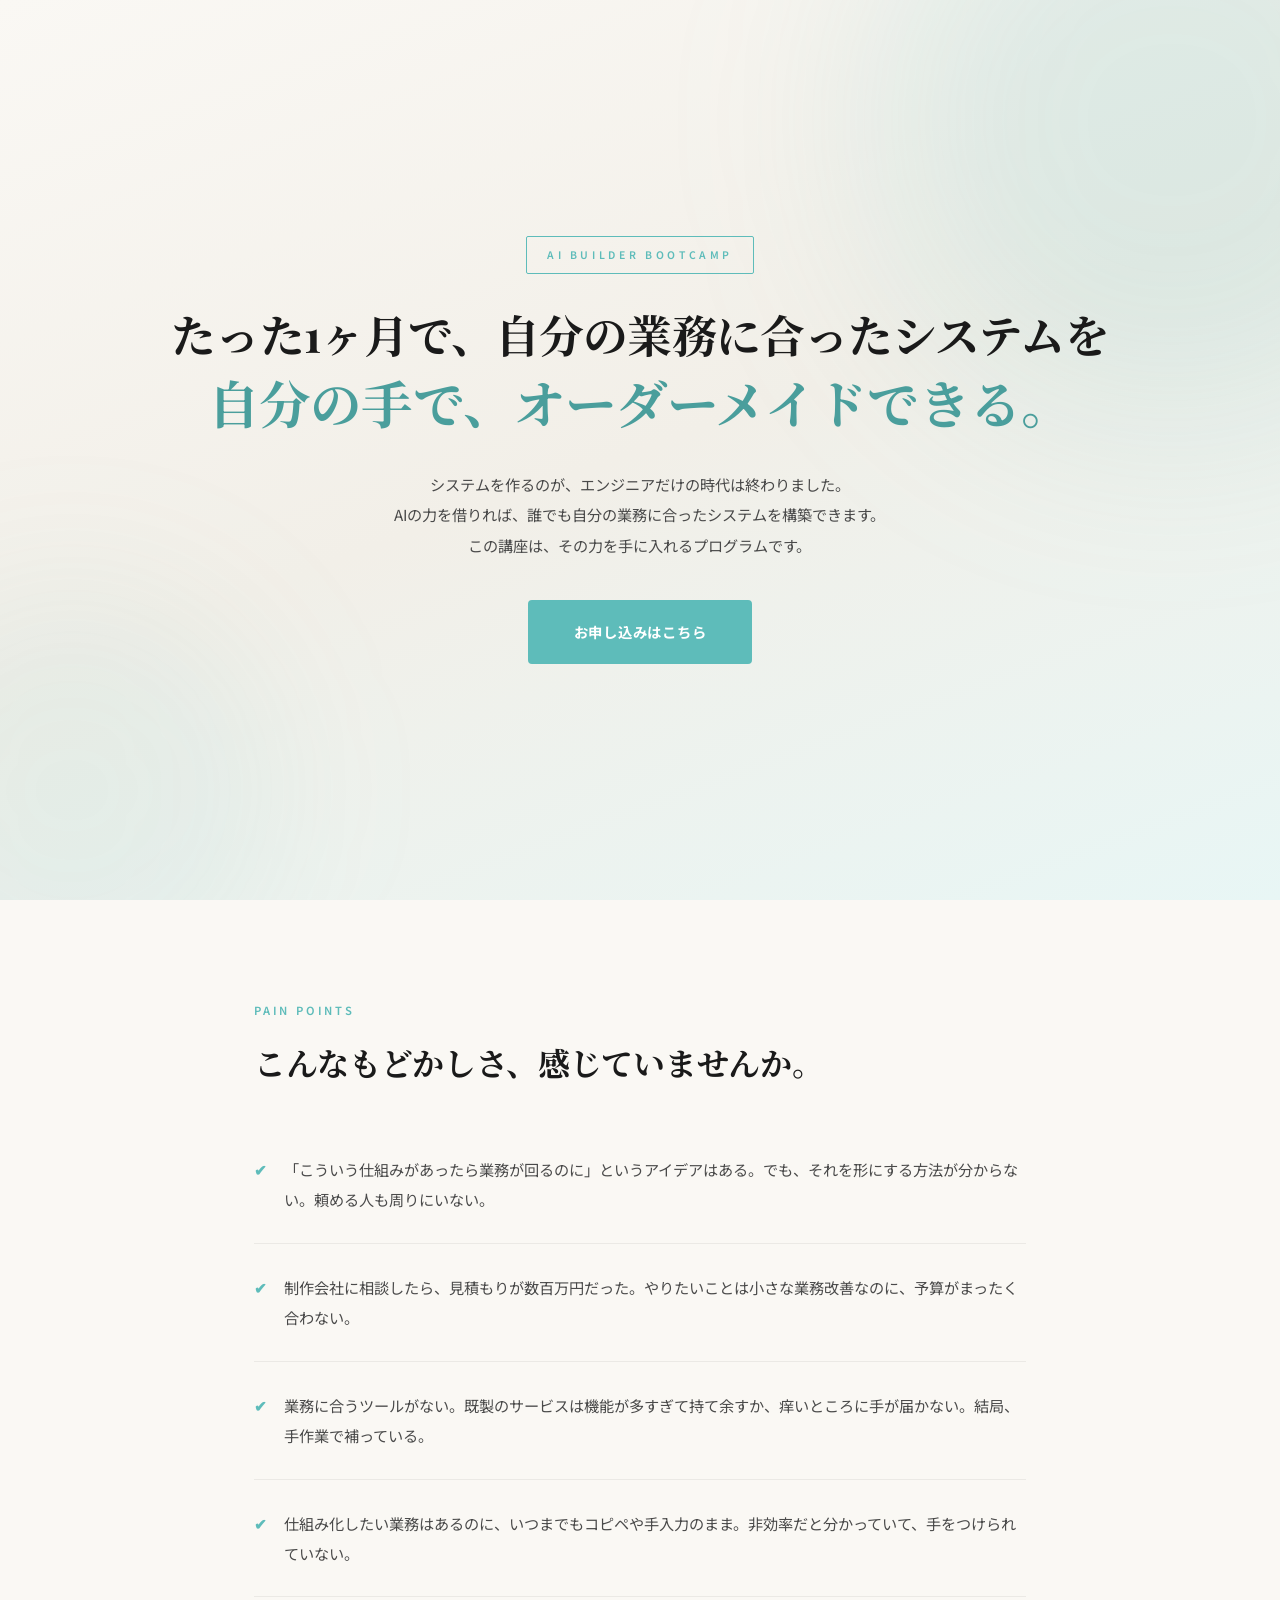
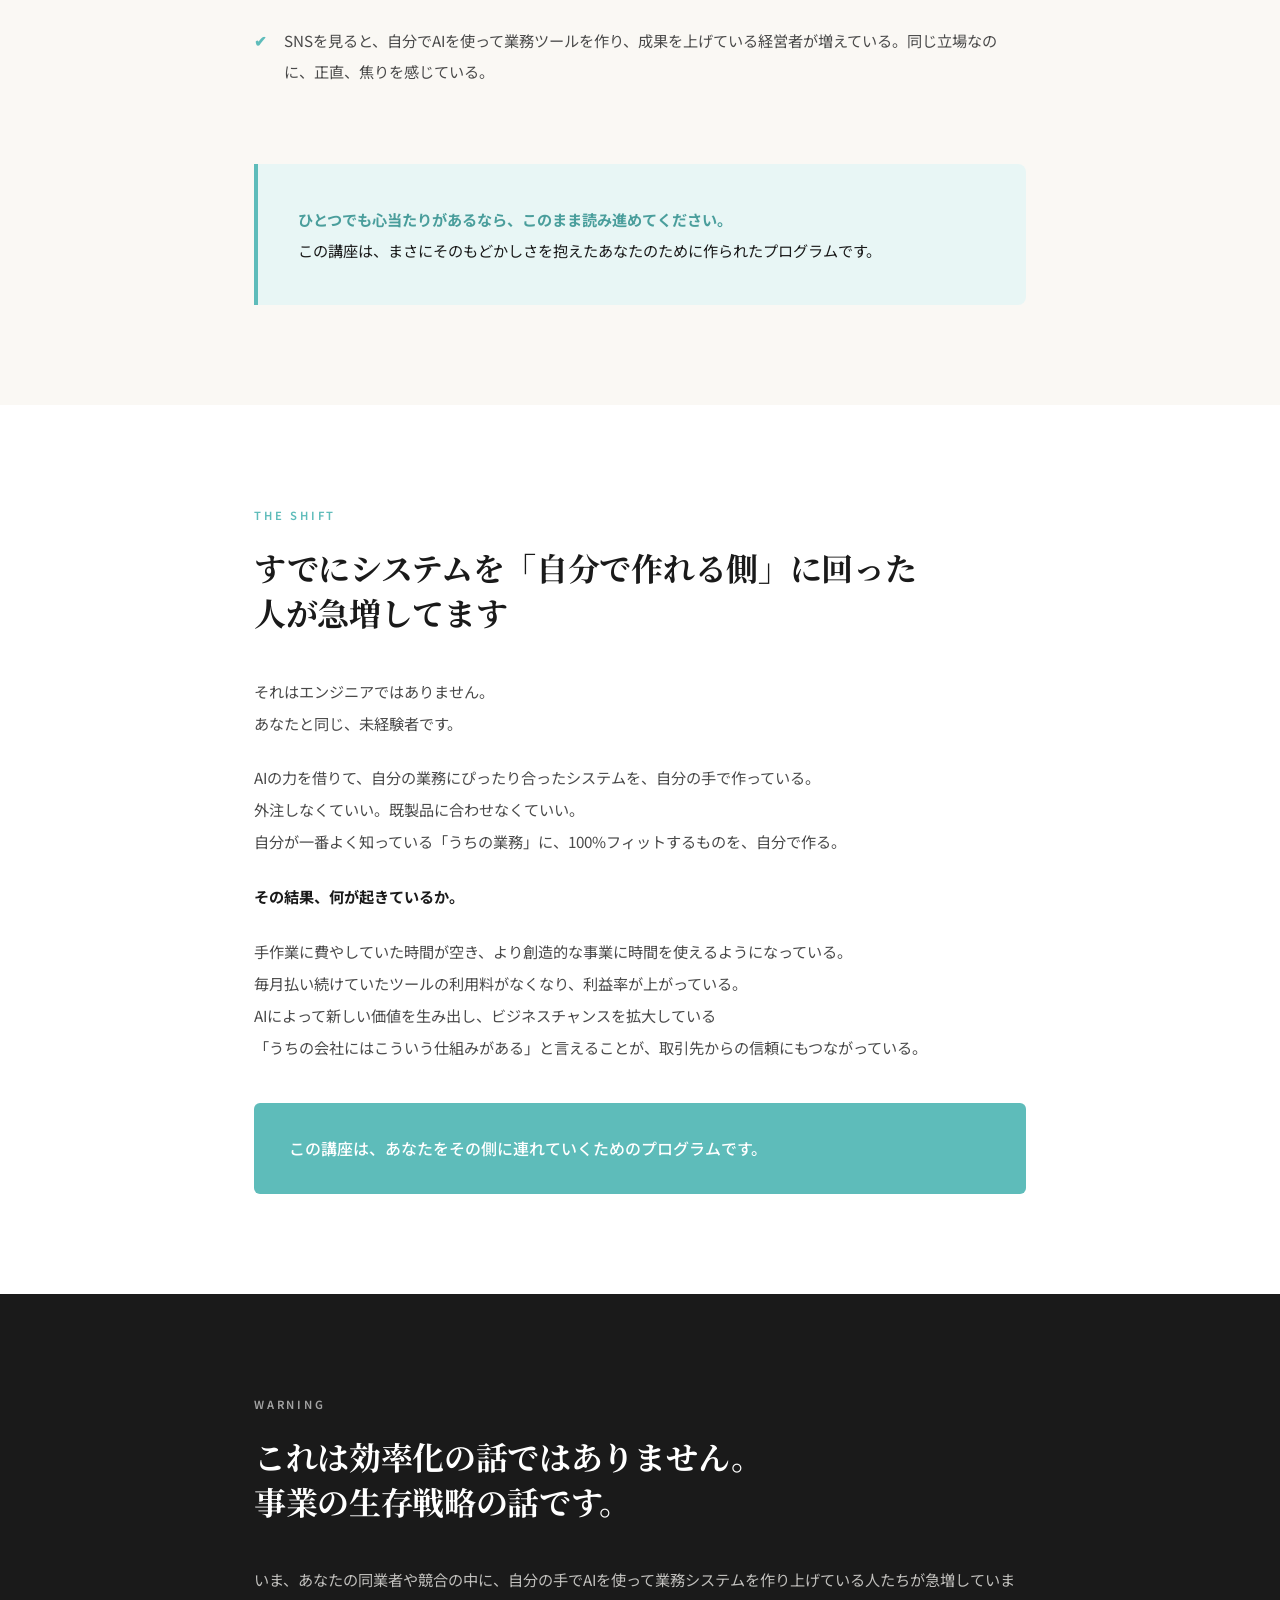
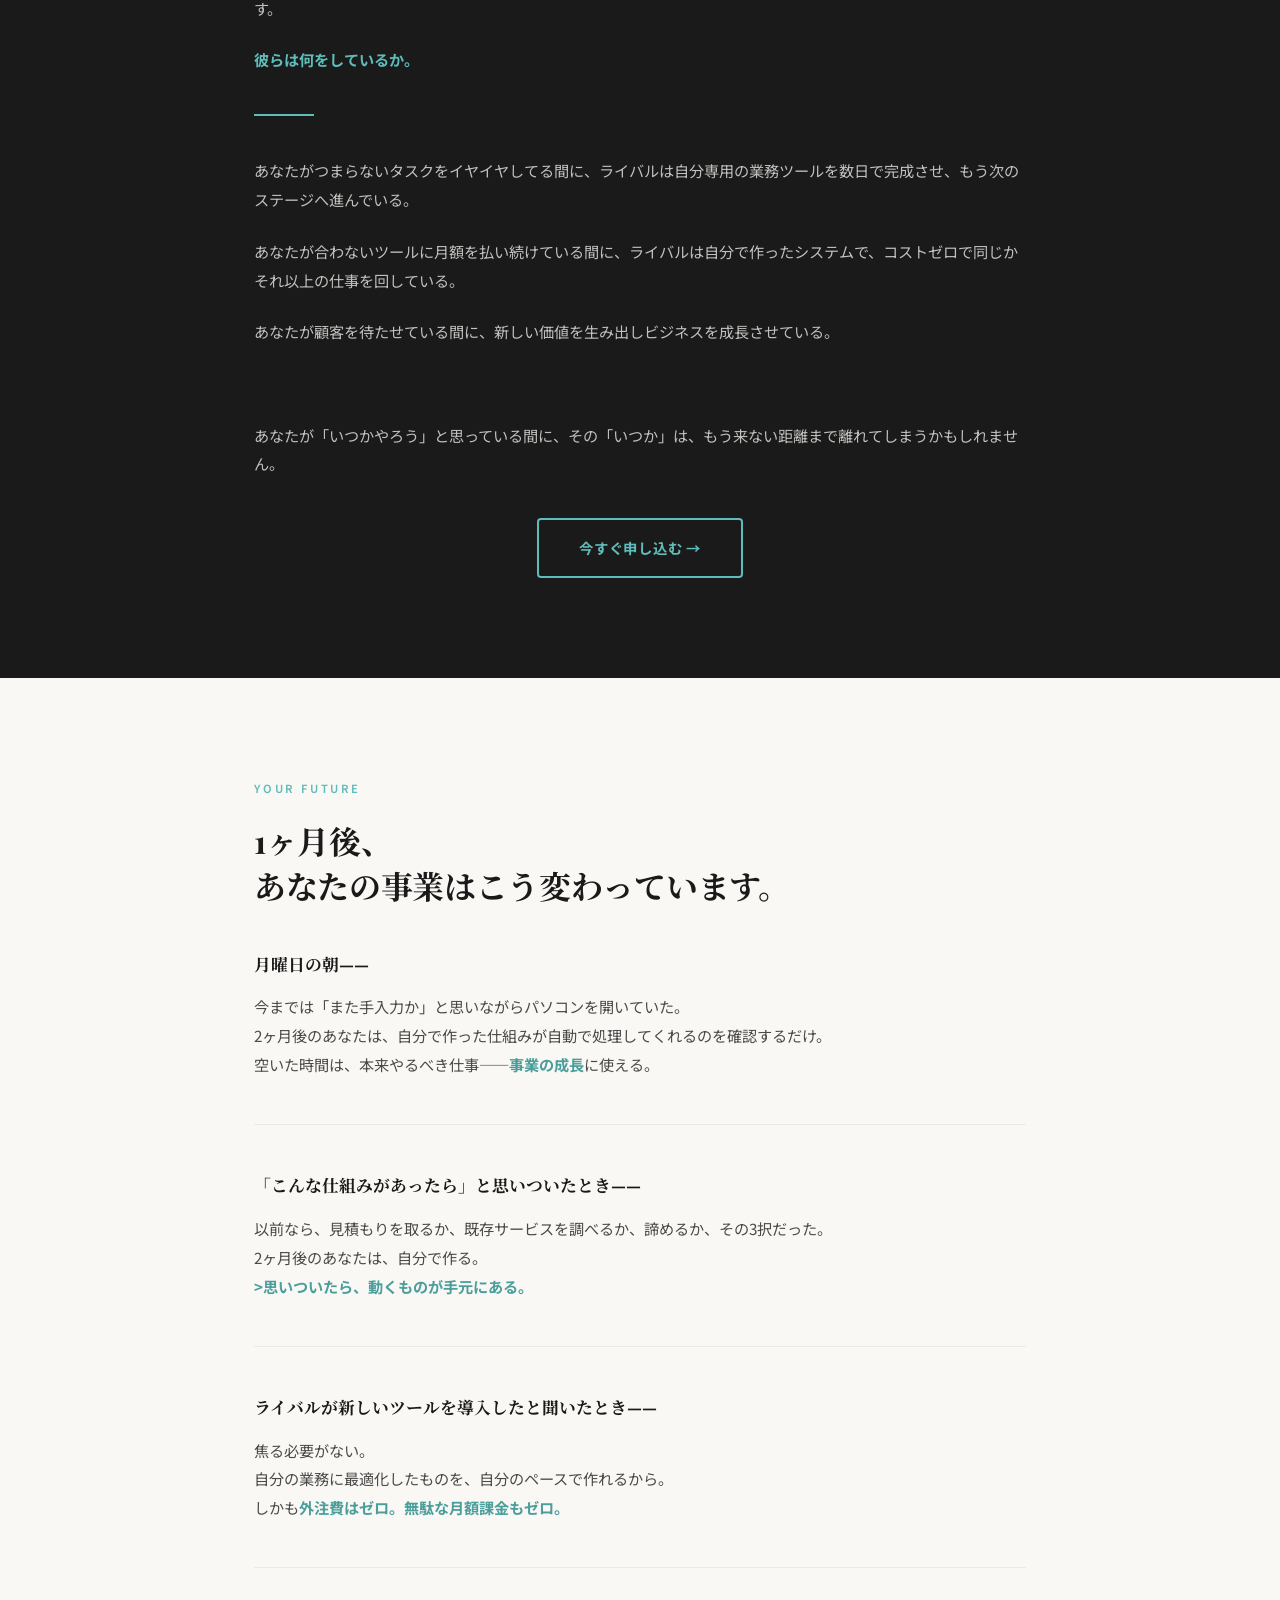
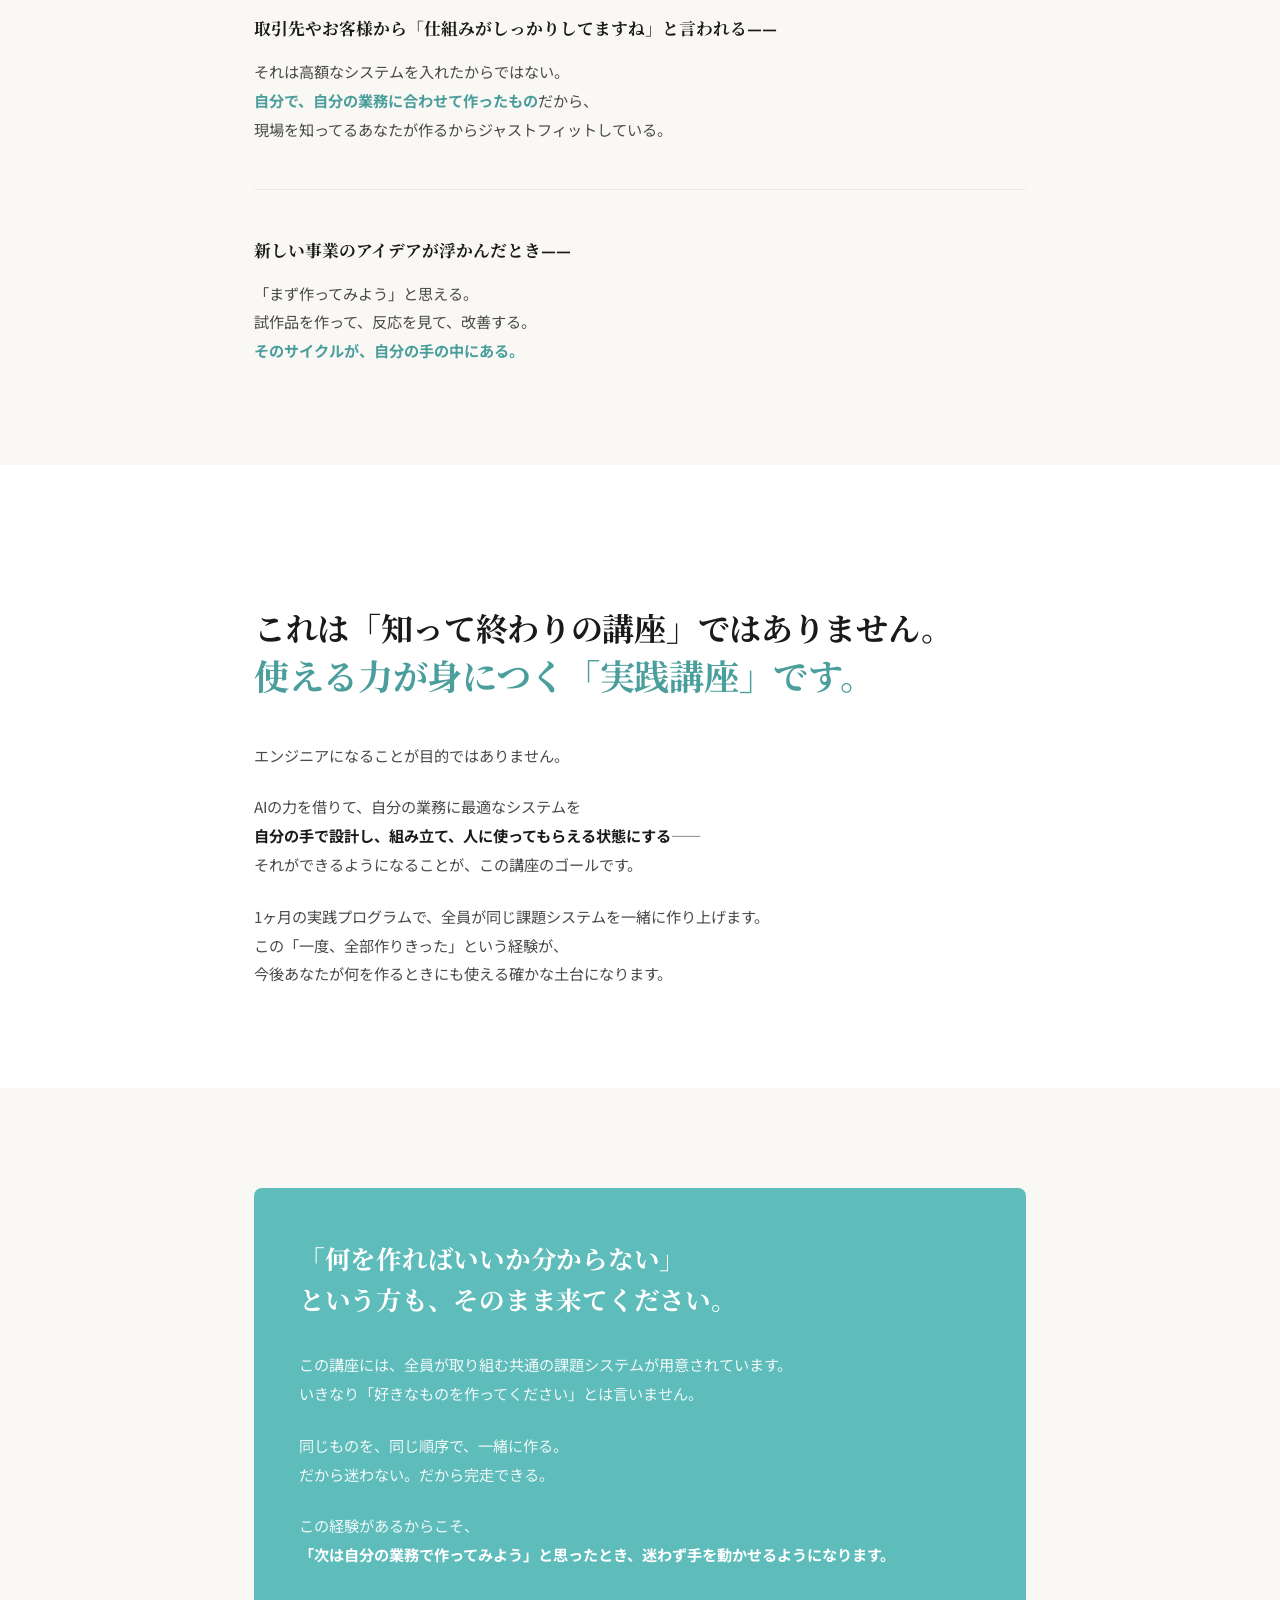
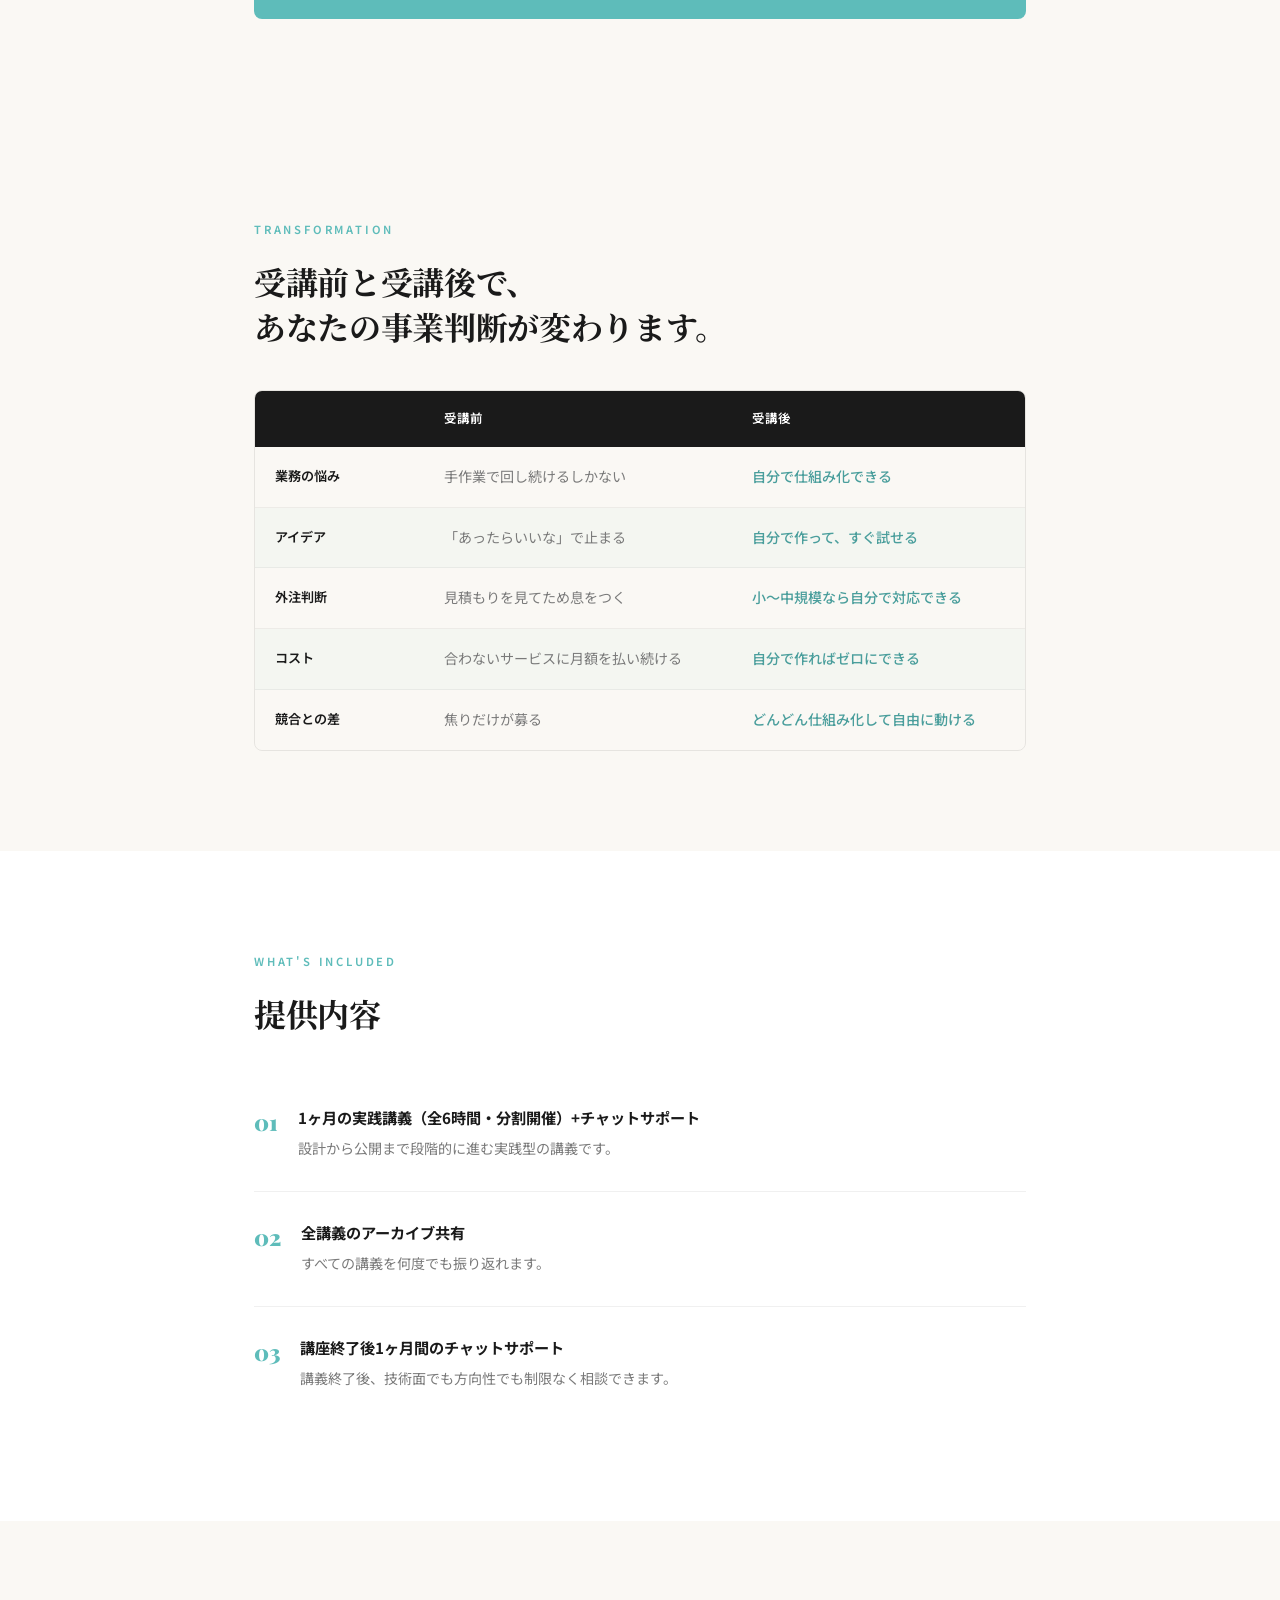
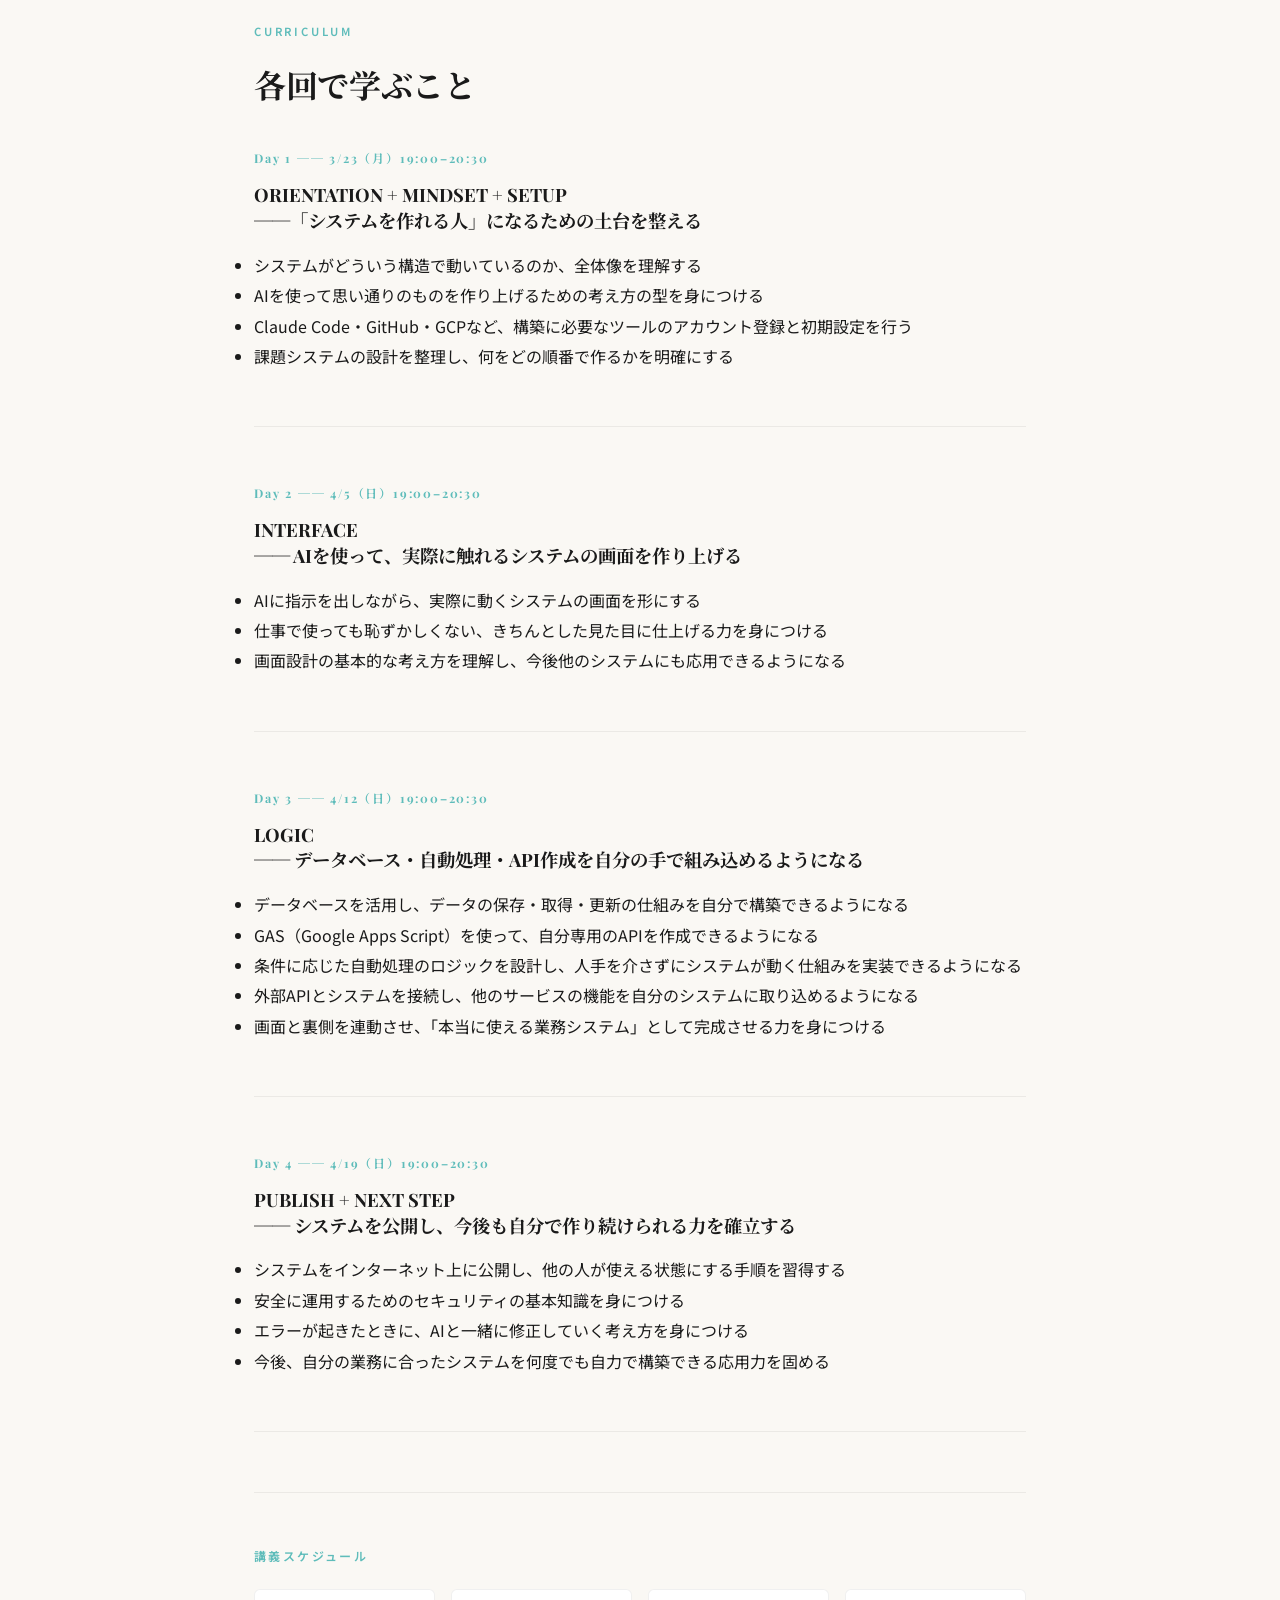
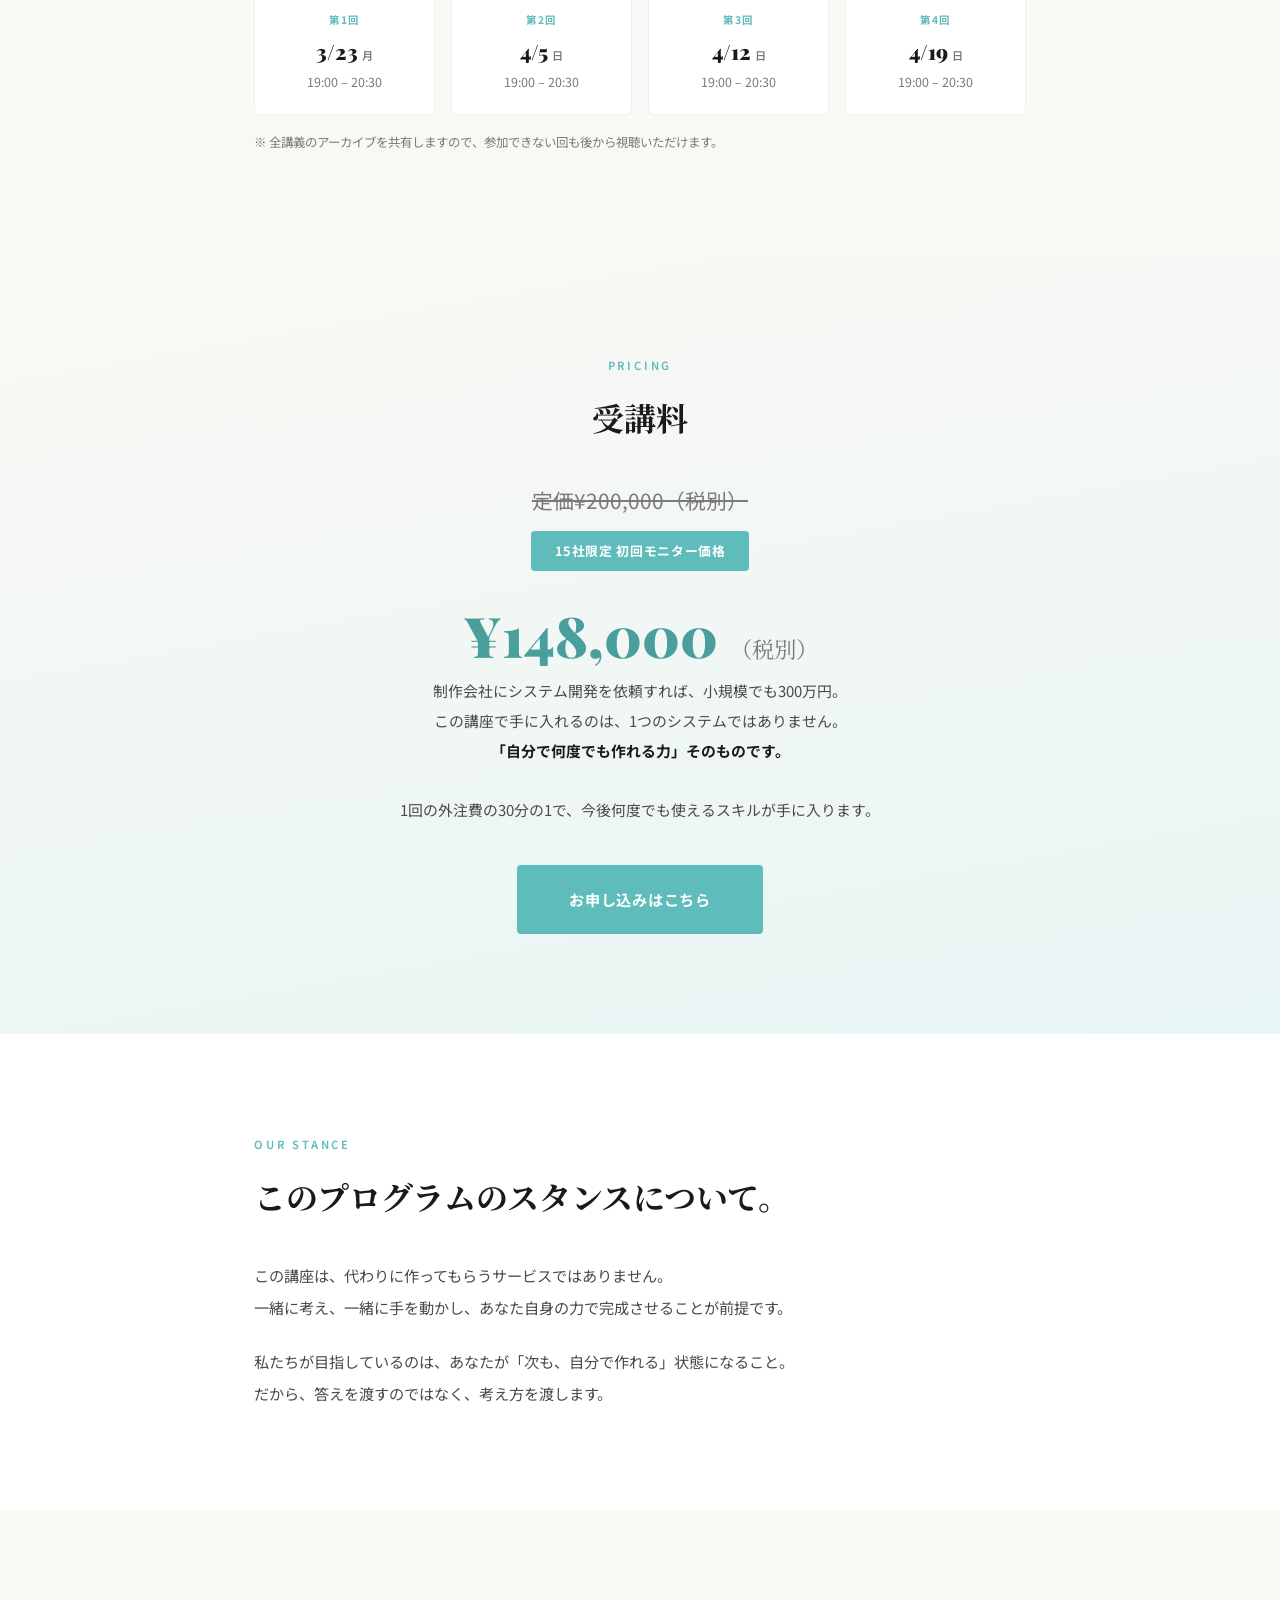
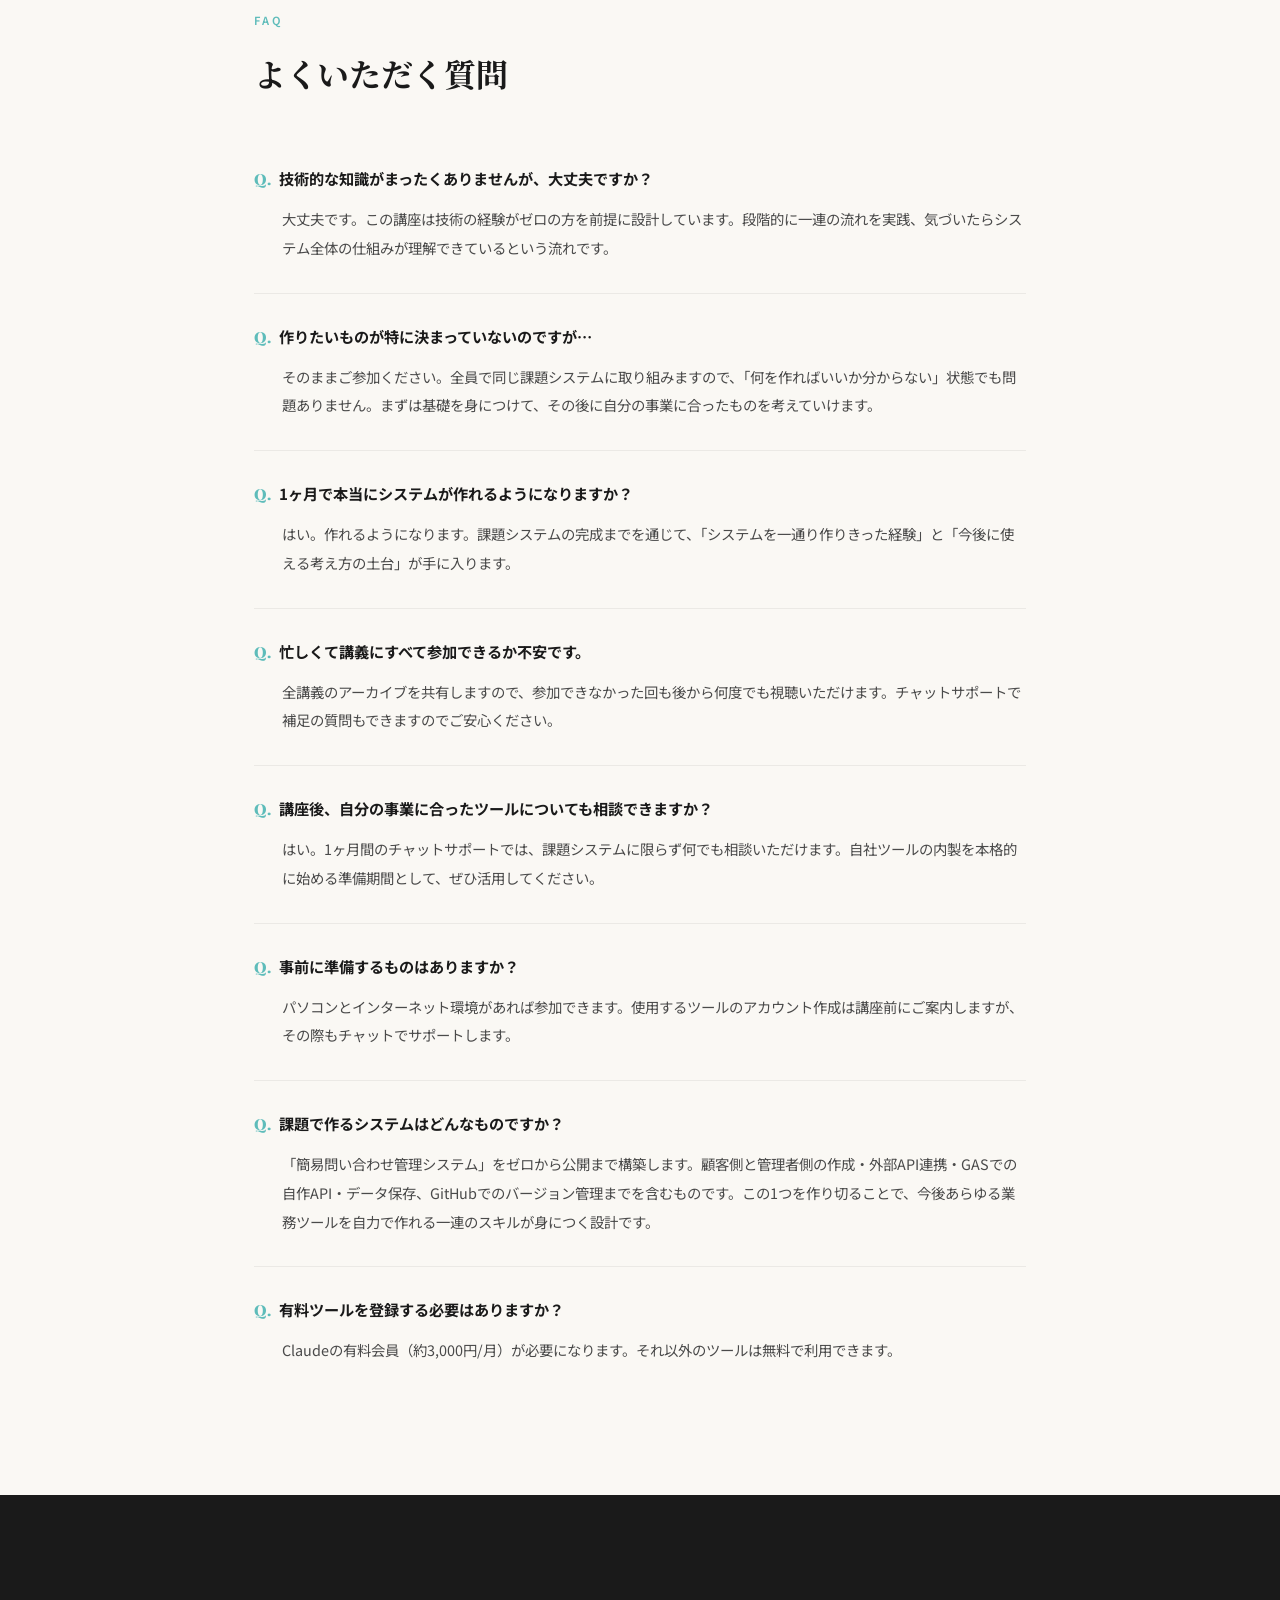
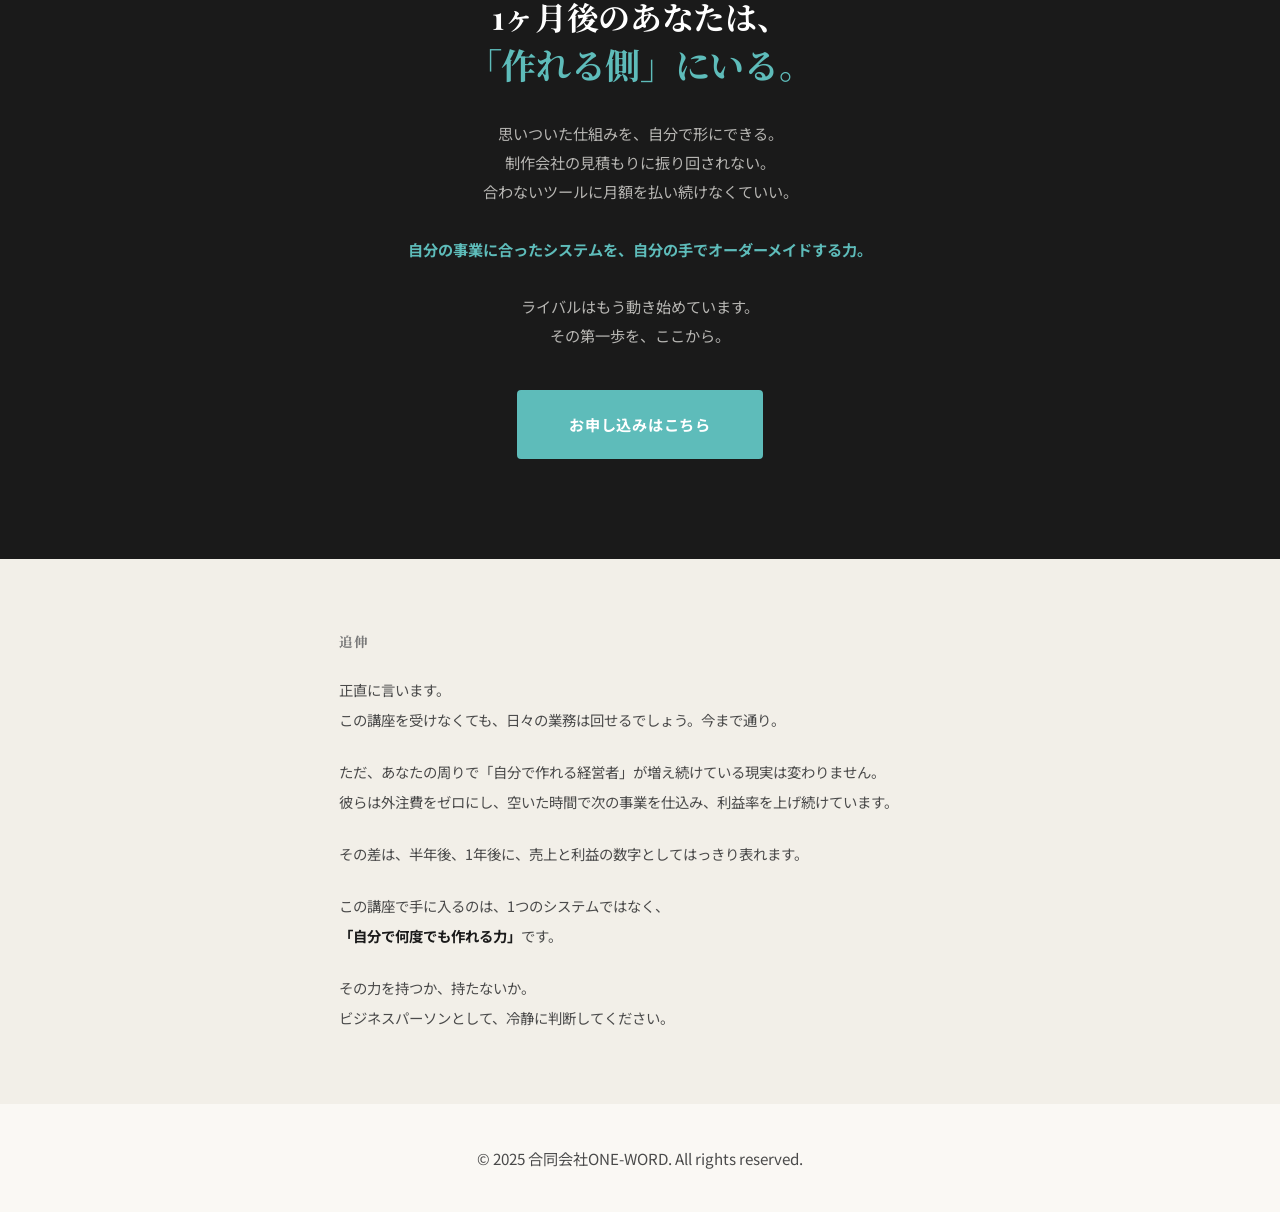
==== index.html @ 964d832d "Update pricing: ¥148,000 for 15 companies limited monitor price Co-Authored-By: Claude Opus 4.6 <nor" ====
<!DOCTYPE html>
<html lang="ja">
<head>
<meta charset="UTF-8">
<meta name="viewport" content="width=device-width, initial-scale=1.0">
<title>短期集中バイブコーディング講座 | 自分の業務に合ったシステムを、自分の手でオーダーメイドする</title>
<link rel="preconnect" href="https://fonts.googleapis.com">
<link rel="preconnect" href="https://fonts.gstatic.com" crossorigin>
<link href="https://fonts.googleapis.com/css2?family=Noto+Serif+JP:wght@400;600;700;900&family=Noto+Sans+JP:wght@300;400;500;600;700&family=Playfair+Display:ital,wght@0,400;0,700;0,900;1,400&display=swap" rel="stylesheet">
<link rel="stylesheet" href="bootcamp-lp.css">
</head>
<body>

<!-- HERO -->
<section class="hero">
  <div class="hero__inner">
    <span class="hero__label">AI BUILDER BOOTCAMP</span>
    <h1>たった1ヶ月で、自分の業務に合ったシステムを<br><strong>自分の手で、オーダーメイドできる。</strong></h1>
    <p class="hero__sub">システムを作るのが、エンジニアだけの時代は終わりました。<br>AIの力を借りれば、誰でも自分の業務に合ったシステムを構築できます。<br>この講座は、その力を手に入れるプログラムです。</p>
    <a href="https://docs.google.com/forms/d/e/1FAIpQLSeRiAV83-ahXmSRUGzZacNjD_d8bTJrzepeIL0aIa-EX3j33Q/viewform?usp=dialog" target="_blank" class="hero__btn" style="animation: fadeUp 1s ease 0.8s both;">お申し込みはこちら</a>
  </div>
</section>

<!-- PAIN -->
<section class="section">
  <div class="container">
    <span class="label animate">PAIN POINTS</span>
    <h2 class="animate">こんなもどかしさ、感じていませんか。</h2>
    <ul class="pain__list">
      <li class="pain__item animate animate-delay-1">「こういう仕組みがあったら業務が回るのに」というアイデアはある。でも、それを形にする方法が分からない。頼める人も周りにいない。</li>
      <li class="pain__item animate animate-delay-2">制作会社に相談したら、見積もりが数百万円だった。やりたいことは小さな業務改善なのに、予算がまったく合わない。</li>
      <li class="pain__item animate animate-delay-3">業務に合うツールがない。既製のサービスは機能が多すぎて持て余すか、痒いところに手が届かない。結局、手作業で補っている。</li>
      <li class="pain__item animate animate-delay-4">仕組み化したい業務はあるのに、いつまでもコピペや手入力のまま。非効率だと分かっていて、手をつけられていない。</li>
      <li class="pain__item animate animate-delay-4">SNSを見ると、自分でAIを使って業務ツールを作り、成果を上げている経営者が増えている。同じ立場なのに、正直、焦りを感じている。</li>
    </ul>
    <div class="pain__cta animate">
      <strong>ひとつでも心当たりがあるなら、このまま読み進めてください。</strong><br>
      この講座は、まさにそのもどかしさを抱えたあなたのために作られたプログラムです。
    </div>
  </div>
</section>

<!-- SHIFT -->
<section class="section section--alt">
  <div class="container">
    <span class="label animate">THE SHIFT</span>
    <h2 class="animate">すでにシステムを「自分で作れる側」に回った<br>人が急増してます</h2>
    <div class="shift__text animate">
      <p>それはエンジニアではありません。<br>あなたと同じ、未経験者です。</p>
      <p>AIの力を借りて、自分の業務にぴったり合ったシステムを、自分の手で作っている。<br>外注しなくていい。既製品に合わせなくていい。<br>自分が一番よく知っている「うちの業務」に、100%フィットするものを、自分で作る。</p>
      <p><strong>その結果、何が起きているか。</strong></p>
      <p>手作業に費やしていた時間が空き、より創造的な事業に時間を使えるようになっている。<br>毎月払い続けていたツールの利用料がなくなり、利益率が上がっている。<br>AIによって新しい価値を生み出し、ビジネスチャンスを拡大している<br>「うちの会社にはこういう仕組みがある」と言えることが、取引先からの信頼にもつながっている。</p>
    </div>
    <div class="shift__highlight animate">この講座は、あなたをその側に連れていくためのプログラムです。</div>
  </div>
</section>

<!-- LOSS AVERSION -->
<section class="section loss">
  <div class="container">
    <span class="label label--light animate">WARNING</span>
    <h2 class="animate">これは効率化の話ではありません。<br>事業の生存戦略の話です。</h2>
    <p class="animate">いま、あなたの同業者や競合の中に、自分の手でAIを使って業務システムを作り上げている人たちが急増しています。</p>
    <p class="animate"><strong>彼らは何をしているか。</strong></p>
    <div class="loss__divider animate"></div>
    <p class="animate">あなたがつまらないタスクをイヤイヤしてる間に、ライバルは自分専用の業務ツールを数日で完成させ、もう次のステージへ進んでいる。</p>
    <p class="animate">あなたが合わないツールに月額を払い続けている間に、ライバルは自分で作ったシステムで、コストゼロで同じかそれ以上の仕事を回している。</p>
    <p class="animate">あなたが顧客を待たせている間に、新しい価値を生み出しビジネスを成長させている。</p>
    <p class="animate"><strong>あなたがその波に乗っていなければ、1年後には、取り返しのつかない差がついているはずです。</strong></p>
    <p class="animate">あなたが「いつかやろう」と思っている間に、その「いつか」は、もう来ない距離まで離れてしまうかもしれません。</p>
    <div class="inline-cta animate">
      <a href="https://docs.google.com/forms/d/e/1FAIpQLSeRiAV83-ahXmSRUGzZacNjD_d8bTJrzepeIL0aIa-EX3j33Q/viewform?usp=dialog" target="_blank" class="inline-cta__link">今すぐ申し込む &rarr;</a>
    </div>
  </div>
</section>

<!-- FUTURE -->
<section class="section">
  <div class="container">
    <span class="label animate">YOUR FUTURE</span>
    <h2 class="animate">1ヶ月後、<br>あなたの事業はこう変わっています。</h2>
    <div class="future__scene animate">
      <div class="future__scene-label">月曜日の朝——</div>
      <p>今までは「また手入力か」と思いながらパソコンを開いていた。<br>2ヶ月後のあなたは、自分で作った仕組みが自動で処理してくれるのを確認するだけ。<br>空いた時間は、本来やるべき仕事——<strong>事業の成長</strong>に使える。</p>
    </div>
    <div class="future__scene animate">
      <div class="future__scene-label">「こんな仕組みがあったら」と思いついたとき——</div>
      <p>以前なら、見積もりを取るか、既存サービスを調べるか、諦めるか、その3択だった。<br>2ヶ月後のあなたは、自分で作る。<br><strong>>思いついたら、動くものが手元にある。</strong></p>
    </div>
    <div class="future__scene animate">
      <div class="future__scene-label">ライバルが新しいツールを導入したと聞いたとき——</div>
      <p>焦る必要がない。<br>自分の業務に最適化したものを、自分のペースで作れるから。<br>しかも<strong>外注費はゼロ。無駄な月額課金もゼロ。</strong></p>
    </div>
    <div class="future__scene animate">
      <div class="future__scene-label">取引先やお客様から「仕組みがしっかりしてますね」と言われる——</div>
      <p>それは高額なシステムを入れたからではない。<br><strong>自分で、自分の業務に合わせて作ったもの</strong>だから、<br>現場を知ってるあなたが作るからジャストフィットしている。</p>
    </div>
    <div class="future__scene animate">
      <div class="future__scene-label">新しい事業のアイデアが浮かんだとき——</div>
      <p>「まず作ってみよう」と思える。<br>試作品を作って、反応を見て、改善する。<br><strong>そのサイクルが、自分の手の中にある。</strong></p>
    </div>
  </div>
</section>

<!-- DEFINITION -->
<section class="section section--alt">
  <div class="container">
    <span class="label animate">THE PROGRAM</span>
    <h2 class="animate">これは「知って終わりの講座」ではありません。<br><span style="color: var(--brand-dark); font-size: 1.1em;">使える力が身につく「実践講座」です。</span></h2>
    <p class="animate">エンジニアになることが目的ではありません。</p>
    <p class="animate">AIの力を借りて、自分の業務に最適なシステムを<br><strong>自分の手で設計し、組み立て、人に使ってもらえる状態にする</strong>——<br>それができるようになることが、この講座のゴールです。</p>
    <p class="animate">1ヶ月の実践プログラムで、全員が同じ課題システムを一緒に作り上げます。<br>この「一度、全部作りきった」という経験が、<br>今後あなたが何を作るときにも使える確かな土台になります。</p>
  </div>
</section>

<!-- SAFETY -->
<section class="section">
  <div class="container">
    <div class="safety-box animate">
      <h2>「何を作ればいいか分からない」<br>という方も、そのまま来てください。</h2>
      <p>この講座には、全員が取り組む共通の課題システムが用意されています。<br>いきなり「好きなものを作ってください」とは言いません。</p>
      <p>同じものを、同じ順序で、一緒に作る。<br>だから迷わない。だから完走できる。</p>
      <p>この経験があるからこそ、<br><strong>「次は自分の業務で作ってみよう」と思ったとき、迷わず手を動かせるようになります。</strong></p>
    </div>
  </div>
</section>

<!-- BEFORE / AFTER -->
<section class="section">
  <div class="container">
    <span class="label animate">TRANSFORMATION</span>
    <h2 class="animate">受講前と受講後で、<br>あなたの事業判断が変わります。</h2>
    <table class="ba-table animate">
      <thead><tr><th></th><th>受講前</th><th>受講後</th></tr></thead>
      <tbody>
        <tr><td class="ba-label">業務の悩み</td><td class="ba-before">手作業で回し続けるしかない</td><td class="ba-after">自分で仕組み化できる</td></tr>
        <tr><td class="ba-label">アイデア</td><td class="ba-before">「あったらいいな」で止まる</td><td class="ba-after">自分で作って、すぐ試せる</td></tr>
        <tr><td class="ba-label">外注判断</td><td class="ba-before">見積もりを見てため息をつく</td><td class="ba-after">小〜中規模なら自分で対応できる</td></tr>
        <tr><td class="ba-label">コスト</td><td class="ba-before">合わないサービスに月額を払い続ける</td><td class="ba-after">自分で作ればゼロにできる</td></tr>
        <tr><td class="ba-label">競合との差</td><td class="ba-before">焦りだけが募る</td><td class="ba-after">どんどん仕組み化して自由に動ける</td></tr>
      </tbody>
    </table>
  </div>
</section>

<!-- INCLUDES -->
<section class="section section--alt">
  <div class="container">
    <span class="label animate">WHAT'S INCLUDED</span>
    <h2 class="animate">提供内容</h2>
    <div class="includes__item animate">
      <div class="includes__num">01</div>
      <div class="includes__content"><h3>1ヶ月の実践講義（全6時間・分割開催）+チャットサポート</h3><p>設計から公開まで段階的に進む実践型の講義です。</p></div>
    </div>
    <div class="includes__item animate">
      <div class="includes__num">02</div>
      <div class="includes__content"><h3>全講義のアーカイブ共有</h3><p>すべての講義を何度でも振り返れます。</p></div>
    </div>
    <div class="includes__item animate">
      <div class="includes__num">03</div>
      <div class="includes__content"><h3>講座終了後1ヶ月間のチャットサポート</h3><p>講義終了後、技術面でも方向性でも制限なく相談できます。</p></div>
    </div>
  </div>
</section>

<!-- CURRICULUM -->
<section class="section">
  <div class="container">
    <span class="label animate">CURRICULUM</span>
    <h2 class="animate">各回で学ぶこと</h2>

    <div class="curriculum__step animate">
      <span class="curriculum__step-num">Day 1 ── 3/23（月）19:00–20:30</span>
      <h3>ORIENTATION + MINDSET + SETUP<br>──「システムを作れる人」になるための土台を整える</h3>
      <ul class="curriculum__list">
        <li>システムがどういう構造で動いているのか、全体像を理解する</li>
        <li>AIを使って思い通りのものを作り上げるための考え方の型を身につける</li>
        <li>Claude Code・GitHub・GCPなど、構築に必要なツールのアカウント登録と初期設定を行う</li>
        <li>課題システムの設計を整理し、何をどの順番で作るかを明確にする</li>
      </ul>
    </div>

    <div class="curriculum__step animate">
      <span class="curriculum__step-num">Day 2 ── 4/5（日）19:00–20:30</span>
      <h3>INTERFACE<br>── AIを使って、実際に触れるシステムの画面を作り上げる</h3>
      <ul class="curriculum__list">
        <li>AIに指示を出しながら、実際に動くシステムの画面を形にする</li>
        <li>仕事で使っても恥ずかしくない、きちんとした見た目に仕上げる力を身につける</li>
        <li>画面設計の基本的な考え方を理解し、今後他のシステムにも応用できるようになる</li>
      </ul>
    </div>

    <div class="curriculum__step animate">
      <span class="curriculum__step-num">Day 3 ── 4/12（日）19:00–20:30</span>
      <h3>LOGIC<br>── データベース・自動処理・API作成を自分の手で組み込めるようになる</h3>
      <ul class="curriculum__list">
        <li>データベースを活用し、データの保存・取得・更新の仕組みを自分で構築できるようになる</li>
        <li>GAS（Google Apps Script）を使って、自分専用のAPIを作成できるようになる</li>
        <li>条件に応じた自動処理のロジックを設計し、人手を介さずにシステムが動く仕組みを実装できるようになる</li>
        <li>外部APIとシステムを接続し、他のサービスの機能を自分のシステムに取り込めるようになる</li>
        <li>画面と裏側を連動させ、「本当に使える業務システム」として完成させる力を身につける</li>
      </ul>
    </div>

    <div class="curriculum__step animate">
      <span class="curriculum__step-num">Day 4 ── 4/19（日）19:00–20:30</span>
      <h3>PUBLISH + NEXT STEP<br>── システムを公開し、今後も自分で作り続けられる力を確立する</h3>
      <ul class="curriculum__list">
        <li>システムをインターネット上に公開し、他の人が使える状態にする手順を習得する</li>
        <li>安全に運用するためのセキュリティの基本知識を身につける</li>
        <li>エラーが起きたときに、AIと一緒に修正していく考え方を身につける</li>
        <li>今後、自分の業務に合ったシステムを何度でも自力で構築できる応用力を固める</li>
      </ul>
    </div>

    <div class="schedule animate">
      <h3 class="schedule__title">講義スケジュール</h3>
      <div class="schedule__list">
        <div class="schedule__item">
          <span class="schedule__label">第1回</span>
          <span class="schedule__date">3/23<span class="schedule__day">月</span></span>
          <span class="schedule__time">19:00 – 20:30</span>
        </div>
        <div class="schedule__item">
          <span class="schedule__label">第2回</span>
          <span class="schedule__date">4/5<span class="schedule__day">日</span></span>
          <span class="schedule__time">19:00 – 20:30</span>
        </div>
        <div class="schedule__item">
          <span class="schedule__label">第3回</span>
          <span class="schedule__date">4/12<span class="schedule__day">日</span></span>
          <span class="schedule__time">19:00 – 20:30</span>
        </div>
        <div class="schedule__item">
          <span class="schedule__label">第4回</span>
          <span class="schedule__date">4/19<span class="schedule__day">日</span></span>
          <span class="schedule__time">19:00 – 20:30</span>
        </div>
      </div>
      <p class="schedule__note">※ 全講義のアーカイブを共有しますので、参加できない回も後から視聴いただけます。</p>
    </div>
  </div>
</section>

<!-- PRICING -->
<section class="section pricing">
  <div class="container">
    <span class="label animate">PRICING</span>
    <h2 class="animate">受講料</h2>
    <div class="pricing__original animate">定価¥200,000（税別）</div>
    <div class="pricing__badge animate">15社限定 初回モニター価格</div>
    <div class="pricing__price animate">¥148,000 <span>（税別）</span></div>
    <p class="pricing__note animate">制作会社にシステム開発を依頼すれば、小規模でも300万円。<br>この講座で手に入れるのは、1つのシステムではありません。<br><strong>「自分で何度でも作れる力」そのものです。</strong><br><br>1回の外注費の30分の1で、今後何度でも使えるスキルが手に入ります。</p>
    <a href="https://docs.google.com/forms/d/e/1FAIpQLSeRiAV83-ahXmSRUGzZacNjD_d8bTJrzepeIL0aIa-EX3j33Q/viewform?usp=dialog" target="_blank" class="cta__btn cta__btn--pricing animate">お申し込みはこちら</a>
  </div>
</section>

<!-- STANCE -->
<section class="section section--alt stance">
  <div class="container">
    <span class="label animate">OUR STANCE</span>
    <h2 class="animate">このプログラムのスタンスについて。</h2>
    <p class="animate">この講座は、代わりに作ってもらうサービスではありません。<br>一緒に考え、一緒に手を動かし、あなた自身の力で完成させることが前提です。</p>
    <p class="animate">私たちが目指しているのは、あなたが「次も、自分で作れる」状態になること。<br>だから、答えを渡すのではなく、考え方を渡します。</p>
  </div>
</section>

<!-- FAQ -->
<section class="section">
  <div class="container">
    <span class="label animate">FAQ</span>
    <h2 class="animate">よくいただく質問</h2>
    <div class="faq__item animate"><div class="faq__q">技術的な知識がまったくありませんが、大丈夫ですか？</div><div class="faq__a">大丈夫です。この講座は技術の経験がゼロの方を前提に設計しています。段階的に一連の流れを実践、気づいたらシステム全体の仕組みが理解できているという流れです。</div></div>
    <div class="faq__item animate"><div class="faq__q">作りたいものが特に決まっていないのですが…</div><div class="faq__a">そのままご参加ください。全員で同じ課題システムに取り組みますので、「何を作ればいいか分からない」状態でも問題ありません。まずは基礎を身につけて、その後に自分の事業に合ったものを考えていけます。</div></div>
    <div class="faq__item animate"><div class="faq__q">1ヶ月で本当にシステムが作れるようになりますか？</div><div class="faq__a">はい。作れるようになります。課題システムの完成までを通じて、「システムを一通り作りきった経験」と「今後に使える考え方の土台」が手に入ります。</div></div>
    <div class="faq__item animate"><div class="faq__q">忙しくて講義にすべて参加できるか不安です。</div><div class="faq__a">全講義のアーカイブを共有しますので、参加できなかった回も後から何度でも視聴いただけます。チャットサポートで補足の質問もできますのでご安心ください。</div></div>
    <div class="faq__item animate"><div class="faq__q">講座後、自分の事業に合ったツールについても相談できますか？</div><div class="faq__a">はい。1ヶ月間のチャットサポートでは、課題システムに限らず何でも相談いただけます。自社ツールの内製を本格的に始める準備期間として、ぜひ活用してください。</div></div>
    <div class="faq__item animate"><div class="faq__q">事前に準備するものはありますか？</div><div class="faq__a">パソコンとインターネット環境があれば参加できます。使用するツールのアカウント作成は講座前にご案内しますが、その際もチャットでサポートします。</div></div>
    <div class="faq__item animate"><div class="faq__q">課題で作るシステムはどんなものですか？</div><div class="faq__a">「簡易問い合わせ管理システム」をゼロから公開まで構築します。顧客側と管理者側の作成・外部API連携・GASでの自作API・データ保存、GitHubでのバージョン管理までを含むものです。この1つを作り切ることで、今後あらゆる業務ツールを自力で作れる一連のスキルが身につく設計です。</div></div>
    <div class="faq__item animate"><div class="faq__q">有料ツールを登録する必要はありますか？</div><div class="faq__a">Claudeの有料会員（約3,000円/月）が必要になります。それ以外のツールは無料で利用できます。</div></div>
  </div>
</section>

<!-- CTA -->
<section class="cta">
  <div class="container">
    <h2 class="animate">1ヶ月後のあなたは、<br><strong>「作れる側」にいる。</strong></h2>
    <p class="animate">思いついた仕組みを、自分で形にできる。<br>制作会社の見積もりに振り回されない。<br>合わないツールに月額を払い続けなくていい。<br><br><strong style="color: var(--brand);">自分の事業に合ったシステムを、自分の手でオーダーメイドする力。</strong><br><br>ライバルはもう動き始めています。<br>その第一歩を、ここから。</p>
    <a href="https://docs.google.com/forms/d/e/1FAIpQLSeRiAV83-ahXmSRUGzZacNjD_d8bTJrzepeIL0aIa-EX3j33Q/viewform?usp=dialog" target="_blank" class="cta__btn animate">お申し込みはこちら</a>
  </div>
</section>

<!-- POSTSCRIPT -->
<section class="postscript">
  <div class="postscript__inner">
    <div class="postscript__title animate">追伸</div>
    <p class="animate">正直に言います。<br>この講座を受けなくても、日々の業務は回せるでしょう。今まで通り。</p>
    <p class="animate">ただ、あなたの周りで「自分で作れる経営者」が増え続けている現実は変わりません。<br>彼らは外注費をゼロにし、空いた時間で次の事業を仕込み、利益率を上げ続けています。</p>
    <p class="animate">その差は、半年後、1年後に、売上と利益の数字としてはっきり表れます。</p>
    <p class="animate">この講座で手に入るのは、1つのシステムではなく、<br><strong>「自分で何度でも作れる力」</strong>です。</p>
    <p class="animate">その力を持つか、持たないか。<br>ビジネスパーソンとして、冷静に判断してください。</p>
  </div>
</section>

<footer class="footer"><p>&copy; 2025 合同会社ONE-WORD. All rights reserved.</p></footer>

<script>
document.addEventListener('DOMContentLoaded', () => {
  const observer = new IntersectionObserver((entries) => {
    entries.forEach(entry => { if (entry.isIntersecting) entry.target.classList.add('visible'); });
  }, { threshold: 0.1, rootMargin: '0px 0px -40px 0px' });
  document.querySelectorAll('.animate').forEach(el => observer.observe(el));
});
</script>
</body>
</html>
---- bootcamp-lp.css ----
:root {
  --brand: #5ebcba;
  --brand-dark: #4a9e9c;
  --brand-light: #e8f6f5;
  --brand-glow: rgba(94, 188, 186, 0.15);
  --cream: #faf8f4;
  --cream-dark: #f2efe8;
  --ink: #1a1a1a;
  --ink-light: #4a4a4a;
  --ink-muted: #7a7a7a;
  --white: #ffffff;
  --serif: 'Playfair Display', 'Noto Serif JP', serif;
  --sans: 'Noto Sans JP', sans-serif;
}
*, *::before, *::after { margin: 0; padding: 0; box-sizing: border-box; }
html { scroll-behavior: smooth; font-size: 16px; }
body {
  font-family: var(--sans);
  background: var(--cream);
  color: var(--ink);
  line-height: 1.9;
  font-weight: 400;
  -webkit-font-smoothing: antialiased;
  overflow-x: hidden;
}
.container { max-width: 820px; margin: 0 auto; padding: 0 24px; }
.section { padding: 100px 0; }
.section--alt { background: var(--white); }
.section--dark { background: var(--ink); color: var(--cream); }
.label {
  font-family: var(--sans);
  font-size: 0.7rem;
  font-weight: 600;
  letter-spacing: 0.25em;
  text-transform: uppercase;
  color: var(--brand);
  margin-bottom: 20px;
  display: block;
}
.label--light { color: rgba(255,255,255,0.6); }
h1, h2, h3 { font-family: var(--serif); font-weight: 700; line-height: 1.4; }
h1 { font-size: clamp(1.8rem, 5vw, 2.8rem); letter-spacing: -0.02em; }
h2 { font-size: clamp(1.4rem, 3.5vw, 2rem); margin-bottom: 40px; letter-spacing: -0.01em; }
h3 { font-size: clamp(1.1rem, 2.5vw, 1.4rem); margin-bottom: 20px; }
p { margin-bottom: 1.5em; color: var(--ink-light); font-size: 0.95rem; }
p:last-child { margin-bottom: 0; }
strong, b { font-weight: 700; color: var(--ink); }

@keyframes fadeUp {
  from { opacity: 0; transform: translateY(30px); }
  to { opacity: 1; transform: translateY(0); }
}
@keyframes fadeIn {
  from { opacity: 0; }
  to { opacity: 1; }
}
.animate { opacity: 0; }
.animate.visible { animation: fadeUp 0.8s ease forwards; }
.animate-delay-1 { animation-delay: 0.15s; }
.animate-delay-2 { animation-delay: 0.3s; }
.animate-delay-3 { animation-delay: 0.45s; }
.animate-delay-4 { animation-delay: 0.6s; }

/* HERO */
.hero {
  min-height: 100vh;
  display: flex;
  align-items: center;
  justify-content: center;
  position: relative;
  overflow: hidden;
  background: linear-gradient(160deg, var(--cream) 0%, var(--cream-dark) 50%, var(--brand-light) 100%);
}
.hero::before {
  content: '';
  position: absolute;
  top: -20%;
  right: -15%;
  width: 600px;
  height: 600px;
  border-radius: 50%;
  background: var(--brand-glow);
  filter: blur(100px);
  pointer-events: none;
}
.hero::after {
  content: '';
  position: absolute;
  bottom: -10%;
  left: -10%;
  width: 400px;
  height: 400px;
  border-radius: 50%;
  background: rgba(94, 188, 186, 0.08);
  filter: blur(80px);
  pointer-events: none;
}
.hero__inner {
  text-align: center;
  position: relative;
  z-index: 1;
  padding: 60px 24px;
}
.hero__label {
  font-family: var(--sans);
  font-size: 0.65rem;
  font-weight: 600;
  letter-spacing: 0.35em;
  color: var(--brand);
  margin-bottom: 30px;
  display: inline-block;
  padding: 8px 20px;
  border: 1px solid var(--brand);
  border-radius: 2px;
  animation: fadeIn 1s ease 0.2s both;
}
.hero h1 {
  animation: fadeUp 1s ease 0.4s both;
  margin-bottom: 10px;
  color: var(--ink);
}
.hero h1 strong {
  color: var(--brand-dark);
  display: block;
  font-size: 1.15em;
}
.hero__sub {
  max-width: 600px;
  margin: 30px auto 0;
  font-size: 0.95rem;
  line-height: 2;
  color: var(--ink-light);
  animation: fadeUp 1s ease 0.6s both;
}
.hero__metrics {
  display: flex;
  justify-content: center;
  gap: 50px;
  margin-top: 50px;
  animation: fadeUp 1s ease 0.8s both;
}
.hero__metric { text-align: center; }
.hero__metric-value {
  font-family: var(--serif);
  font-size: 1.6rem;
  font-weight: 900;
  color: var(--brand-dark);
  display: block;
  line-height: 1.2;
}
.hero__metric-label {
  font-size: 0.7rem;
  color: var(--ink-muted);
  letter-spacing: 0.05em;
  margin-top: 6px;
  display: block;
}

.hero__btn {
  display: inline-block;
  margin-top: 40px;
  padding: 16px 44px;
  background: var(--brand);
  color: var(--white);
  font-family: var(--sans);
  font-size: 0.9rem;
  font-weight: 700;
  letter-spacing: 0.05em;
  border-radius: 4px;
  text-decoration: none;
  border: 2px solid var(--brand);
  transition: all 0.3s ease;
}
.hero__btn:hover { background: var(--brand-dark); border-color: var(--brand-dark); }

/* PAIN */
.pain__list { list-style: none; }
.pain__item {
  padding: 28px 0;
  border-bottom: 1px solid rgba(0,0,0,0.06);
  font-size: 0.95rem;
  line-height: 2;
  color: var(--ink-light);
  position: relative;
  padding-left: 30px;
}
.pain__item:last-child { border-bottom: none; }
.pain__item::before {
  content: '\2714';
  position: absolute;
  left: 0;
  top: 28px;
  color: var(--brand);
  font-weight: 700;
}
.pain__cta {
  margin-top: 50px;
  padding: 40px;
  background: var(--brand-light);
  border-left: 4px solid var(--brand);
  border-radius: 0 8px 8px 0;
  font-size: 0.95rem;
  line-height: 2;
}
.pain__cta strong { color: var(--brand-dark); }

/* SHIFT */
.shift__text { font-size: 1rem; line-height: 2.1; }
.shift__text strong { color: var(--ink); }
.shift__highlight {
  margin-top: 40px;
  padding: 30px 35px;
  background: var(--brand);
  color: var(--white);
  border-radius: 6px;
  font-size: 1rem;
  font-weight: 500;
  line-height: 1.9;
}

/* LOSS */
.loss { background: var(--ink); color: var(--cream); }
.loss h2 { color: var(--white); }
.loss p { color: rgba(250, 248, 244, 0.75); }
.loss strong { color: var(--brand); }
.loss__divider {
  width: 60px;
  height: 2px;
  background: var(--brand);
  margin: 40px 0;
}

/* INLINE CTA (dark bg) */
.inline-cta {
  margin-top: 40px;
  text-align: center;
}
.inline-cta__link {
  color: var(--brand);
  font-family: var(--sans);
  font-size: 0.9rem;
  font-weight: 700;
  letter-spacing: 0.05em;
  text-decoration: none;
  padding: 14px 40px;
  border: 2px solid var(--brand);
  border-radius: 4px;
  display: inline-block;
  transition: all 0.3s ease;
}
.inline-cta__link:hover { background: var(--brand); color: var(--white); }

/* FUTURE */
.future__scene {
  margin-bottom: 45px;
  padding-bottom: 45px;
  border-bottom: 1px solid rgba(0,0,0,0.06);
}
.future__scene:last-child { border-bottom: none; margin-bottom: 0; padding-bottom: 0; }
.future__scene-label {
  font-family: var(--serif);
  font-weight: 700;
  font-size: 1.05rem;
  color: var(--ink);
  margin-bottom: 12px;
}
.future__scene p { color: var(--ink-light); }
.future__scene strong { color: var(--brand-dark); }
.future__bottom {
  margin-top: 50px;
  text-align: center;
  padding: 35px;
  background: var(--brand-light);
  border-radius: 8px;
}
.future__bottom p { color: var(--ink); font-weight: 600; font-size: 1rem; margin: 0; }

/* DEFINITION */
.definition h2 span { display: block; color: var(--brand-dark); font-size: 1.1em; }

/* SAFETY */
.safety-box {
  background: var(--brand);
  color: var(--white);
  padding: 50px 45px;
  border-radius: 8px;
}
.safety-box h2 { color: var(--white); font-size: clamp(1.2rem, 3vw, 1.6rem); margin-bottom: 30px; line-height: 1.6; }
.safety-box p { color: rgba(255,255,255,0.9); }
.safety-box strong { color: var(--white); }

/* CURRICULUM */
.curriculum__step {
  margin-bottom: 55px;
  padding-bottom: 55px;
  border-bottom: 1px solid rgba(0,0,0,0.06);
}
.curriculum__step:last-child { border-bottom: none; margin-bottom: 0; padding-bottom: 0; }
.curriculum__step-num {
  font-family: var(--serif);
  font-size: 0.75rem;
  font-weight: 700;
  letter-spacing: 0.15em;
  color: var(--brand);
  margin-bottom: 12px;
  display: block;
}
.curriculum__step h3 { font-size: 1.15rem; margin-bottom: 16px; color: var(--ink); }
.curriculum__step p { color: var(--ink-light); font-size: 0.93rem; }

/* SCHEDULE */
.schedule {
  margin-top: 60px;
  padding-top: 55px;
  border-top: 1px solid rgba(0,0,0,0.06);
}
.schedule__title {
  font-family: var(--sans);
  font-size: 0.75rem;
  font-weight: 600;
  letter-spacing: 0.2em;
  text-transform: uppercase;
  color: var(--brand);
  margin-bottom: 24px;
}
.schedule__list {
  display: flex;
  gap: 16px;
}
.schedule__item {
  flex: 1;
  background: var(--white);
  border: 1px solid rgba(0,0,0,0.06);
  border-radius: 6px;
  padding: 20px;
  text-align: center;
}
.schedule__date {
  font-family: var(--serif);
  font-size: 1.3rem;
  font-weight: 900;
  color: var(--ink);
  display: block;
  line-height: 1.3;
}
.schedule__day {
  font-family: var(--sans);
  font-size: 0.7rem;
  font-weight: 600;
  color: var(--ink-muted);
  margin-left: 4px;
}
.schedule__label {
  font-family: var(--sans);
  font-size: 0.65rem;
  font-weight: 700;
  letter-spacing: 0.15em;
  color: var(--brand);
  display: block;
  margin-bottom: 8px;
}
.schedule__time {
  font-family: var(--sans);
  font-size: 0.78rem;
  color: var(--ink-muted);
  margin-top: 6px;
  display: block;
}
.schedule__desc {
  font-family: var(--sans);
  font-size: 0.72rem;
  font-weight: 600;
  color: var(--ink-light);
  letter-spacing: 0.08em;
  margin-top: 10px;
  padding-top: 10px;
  border-top: 1px solid rgba(0,0,0,0.06);
  display: block;
}
.schedule__note {
  margin-top: 16px;
  font-size: 0.78rem;
  color: var(--ink-muted);
}

/* BA TABLE */
.ba-table {
  width: 100%;
  border-collapse: separate;
  border-spacing: 0;
  margin-top: 30px;
  font-size: 0.88rem;
  overflow: hidden;
  border-radius: 8px;
  border: 1px solid rgba(0,0,0,0.08);
}
.ba-table thead th {
  background: var(--ink);
  color: var(--white);
  padding: 16px 20px;
  font-weight: 600;
  font-size: 0.78rem;
  letter-spacing: 0.08em;
  text-align: left;
}
.ba-table thead th:first-child { width: 22%; }
.ba-table tbody td {
  padding: 18px 20px;
  border-bottom: 1px solid rgba(0,0,0,0.05);
  vertical-align: top;
  line-height: 1.7;
}
.ba-table tbody tr:last-child td { border-bottom: none; }
.ba-table tbody tr:nth-child(even) { background: rgba(94, 188, 186, 0.04); }
.ba-table .ba-label { font-weight: 600; color: var(--ink); font-size: 0.82rem; }
.ba-table .ba-before { color: var(--ink-muted); }
.ba-table .ba-after { color: var(--brand-dark); font-weight: 500; }

/* INCLUDES */
.includes__item {
  padding: 30px 0;
  border-bottom: 1px solid rgba(0,0,0,0.06);
  display: flex;
  gap: 20px;
  align-items: flex-start;
}
.includes__item:last-child { border-bottom: none; }
.includes__num {
  font-family: var(--serif);
  font-size: 1.4rem;
  font-weight: 900;
  color: var(--brand);
  line-height: 1;
  flex-shrink: 0;
  margin-top: 4px;
}
.includes__content h3 { font-family: var(--sans); font-size: 0.95rem; font-weight: 700; margin-bottom: 6px; }
.includes__content p { font-size: 0.88rem; color: var(--ink-muted); margin: 0; }

/* PRICING */
.pricing {
  text-align: center;
  background: linear-gradient(170deg, var(--cream) 0%, var(--brand-light) 100%);
}
.pricing__original { font-size: 1.3rem; color: var(--ink-muted); text-decoration: line-through; margin-bottom: 10px; }
.pricing__price {
  font-family: var(--serif);
  font-size: clamp(2.4rem, 6vw, 3.5rem);
  font-weight: 900;
  color: var(--brand-dark);
  margin-bottom: 8px;
  line-height: 1.2;
}
.pricing__price span { font-size: 0.4em; font-weight: 400; color: var(--ink-muted); }
.pricing__badge {
  display: inline-block;
  background: var(--brand);
  color: var(--white);
  padding: 8px 24px;
  border-radius: 4px;
  font-size: 0.8rem;
  font-weight: 700;
  letter-spacing: 0.05em;
  margin-bottom: 30px;
}
.pricing__note { max-width: 520px; margin: 0 auto; font-size: 0.93rem; color: var(--ink-light); line-height: 2; }
.pricing__note strong { color: var(--ink); }

/* STANCE */
.stance p { font-size: 0.95rem; line-height: 2.1; }
.stance__note { margin-top: 30px; font-size: 0.78rem; color: var(--ink-muted); }

/* FAQ */
.faq__item { padding: 30px 0; border-bottom: 1px solid rgba(0,0,0,0.06); }
.faq__item:last-child { border-bottom: none; }
.faq__q { font-weight: 700; font-size: 0.95rem; color: var(--ink); margin-bottom: 12px; line-height: 1.7; }
.faq__q::before { content: 'Q.'; color: var(--brand); font-family: var(--serif); font-weight: 900; margin-right: 8px; }
.faq__a { font-size: 0.9rem; color: var(--ink-light); line-height: 2; padding-left: 28px; }

/* CTA */
.cta { text-align: center; background: var(--ink); color: var(--cream); padding: 100px 0; }
.cta h2 { color: var(--white); margin-bottom: 30px; }
.cta h2 strong { color: var(--brand); display: block; font-size: 1.1em; }
.cta p { color: rgba(250,248,244,0.7); max-width: 520px; margin: 0 auto 40px; }
.cta__btn--pricing {
  background: var(--ink);
  color: var(--white);
  border-color: var(--ink);
  margin-top: 40px;
}
.cta__btn--pricing:hover { background: transparent; color: var(--ink); }
.cta__btn {
  display: inline-block;
  background: var(--brand);
  color: var(--white);
  padding: 18px 50px;
  font-size: 0.95rem;
  font-weight: 700;
  border-radius: 4px;
  text-decoration: none;
  letter-spacing: 0.05em;
  transition: all 0.3s ease;
  border: 2px solid var(--brand);
}
.cta__btn:hover { background: transparent; color: var(--brand); }

/* POSTSCRIPT */
.postscript { background: var(--cream-dark); padding: 70px 0; }
.postscript__inner { max-width: 650px; margin: 0 auto; padding: 0 24px; }
.postscript__title { font-family: var(--serif); font-weight: 700; font-size: 0.85rem; color: var(--ink-muted); letter-spacing: 0.1em; margin-bottom: 20px; }
.postscript p { font-size: 0.9rem; line-height: 2.1; color: var(--ink-light); }
.postscript strong { color: var(--ink); }

/* FOOTER */
.footer { text-align: center; padding: 40px 0; font-size: 0.72rem; color: var(--ink-muted); background: var(--cream); }

@media (max-width: 768px) {
  .section { padding: 70px 0; }
  .hero__metrics { flex-direction: column; gap: 25px; }
  .safety-box { padding: 35px 28px; }
  .ba-table { font-size: 0.8rem; }
  .ba-table thead th, .ba-table tbody td { padding: 12px 14px; }
  .includes__item { flex-direction: column; gap: 8px; }
  .pain__item { padding-left: 25px; }
  .schedule__list { flex-direction: column; gap: 10px; }
}
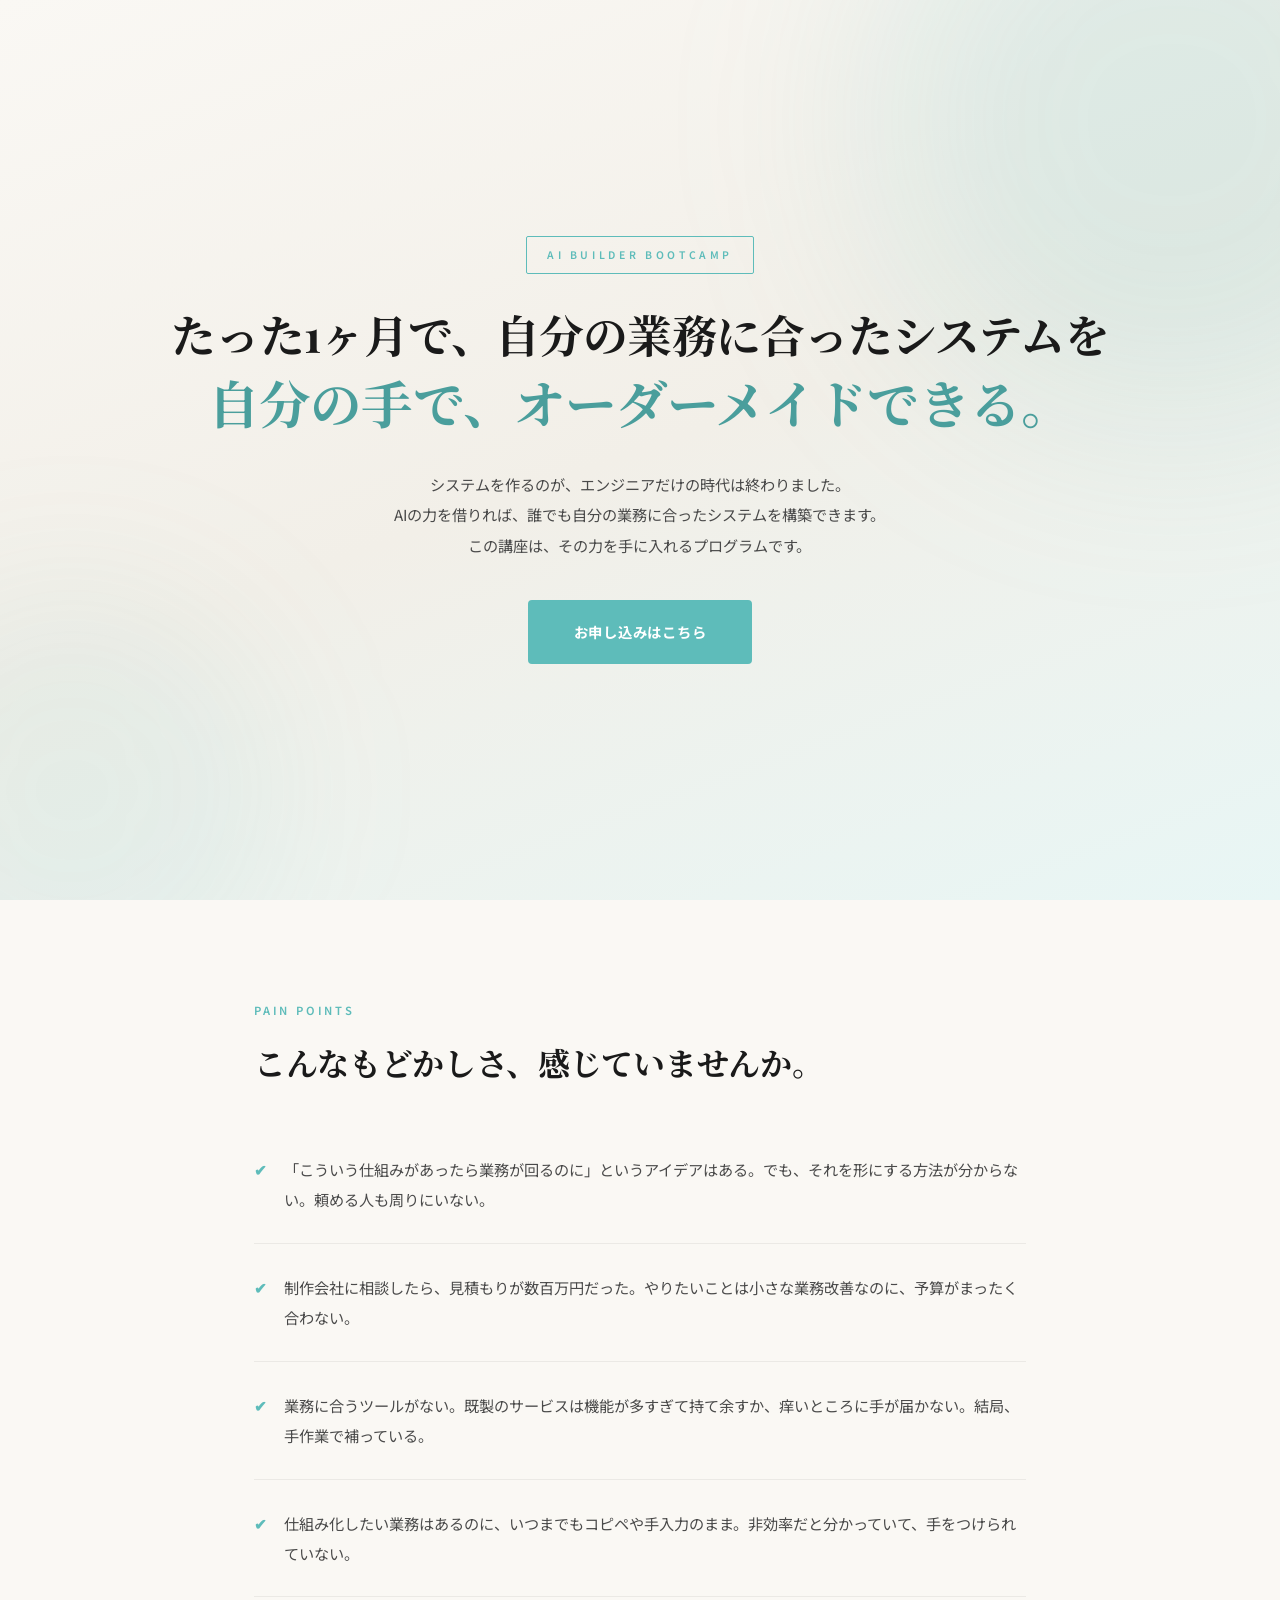
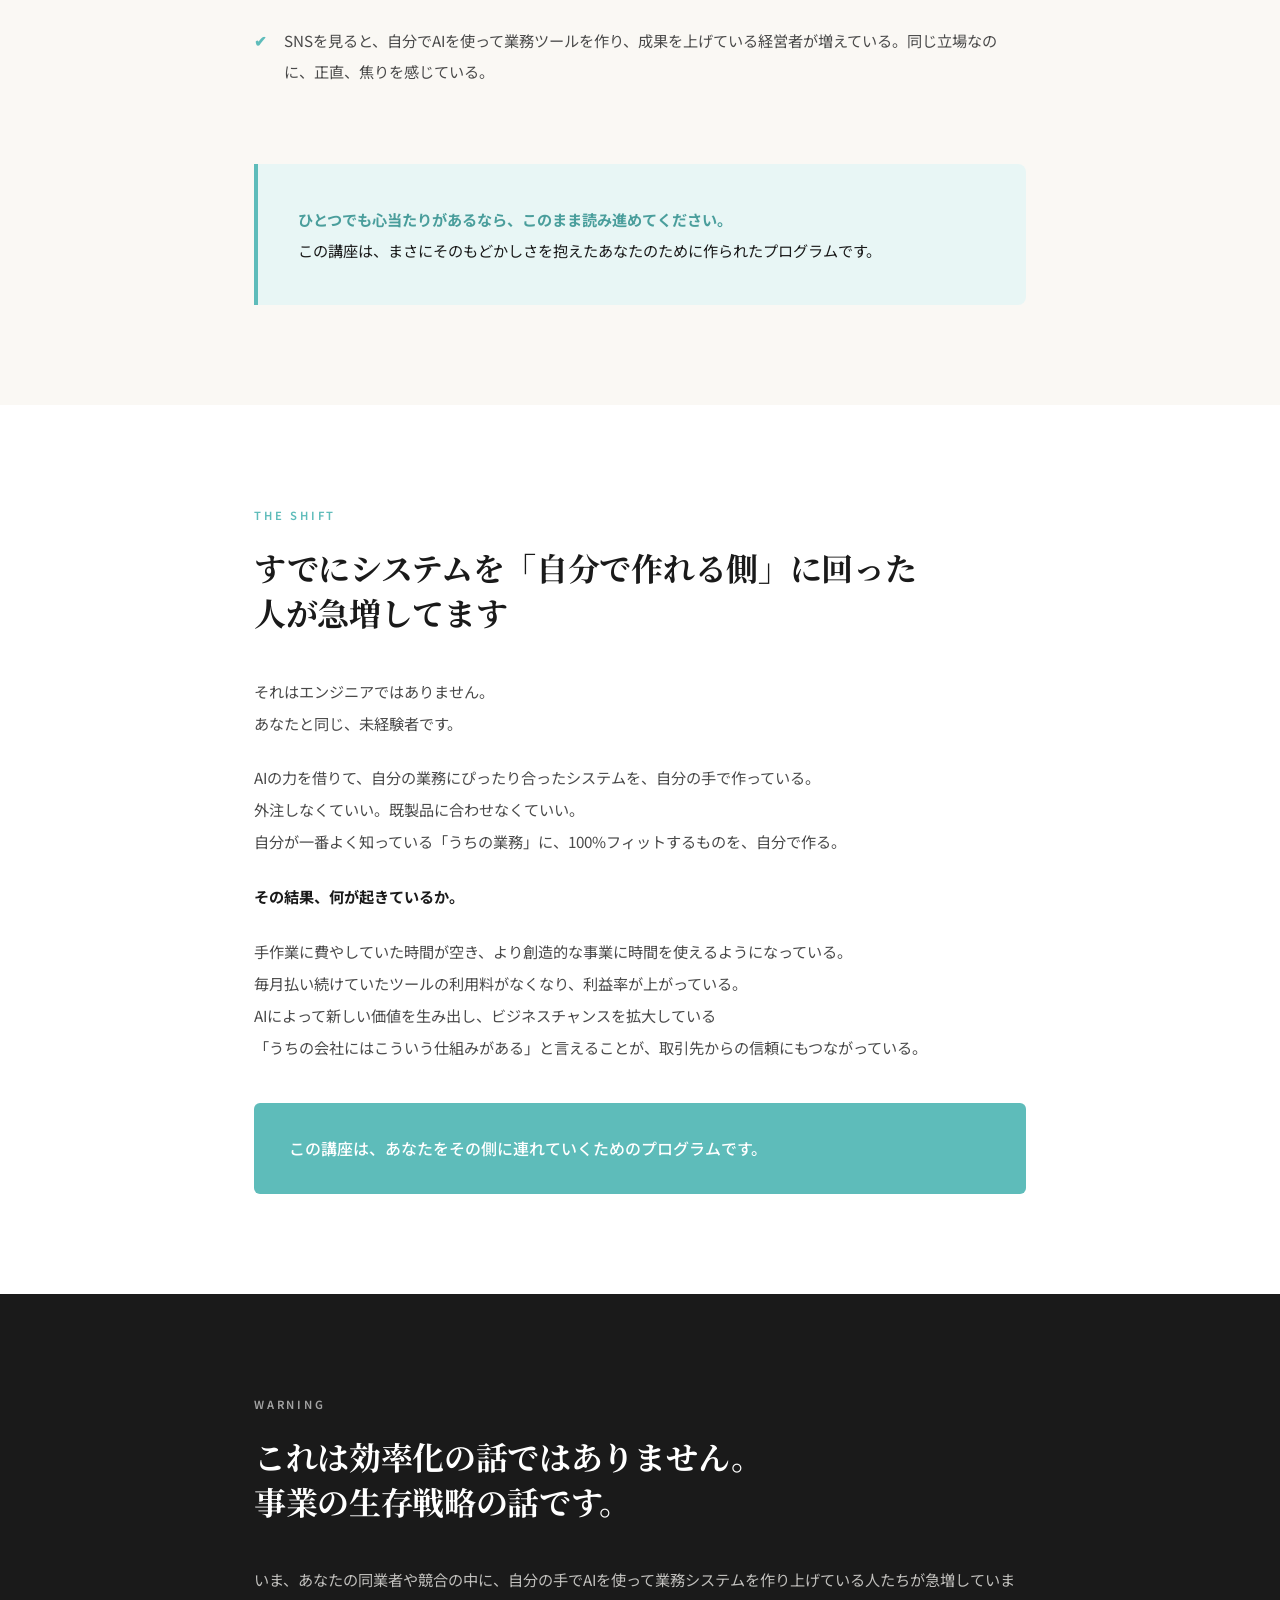
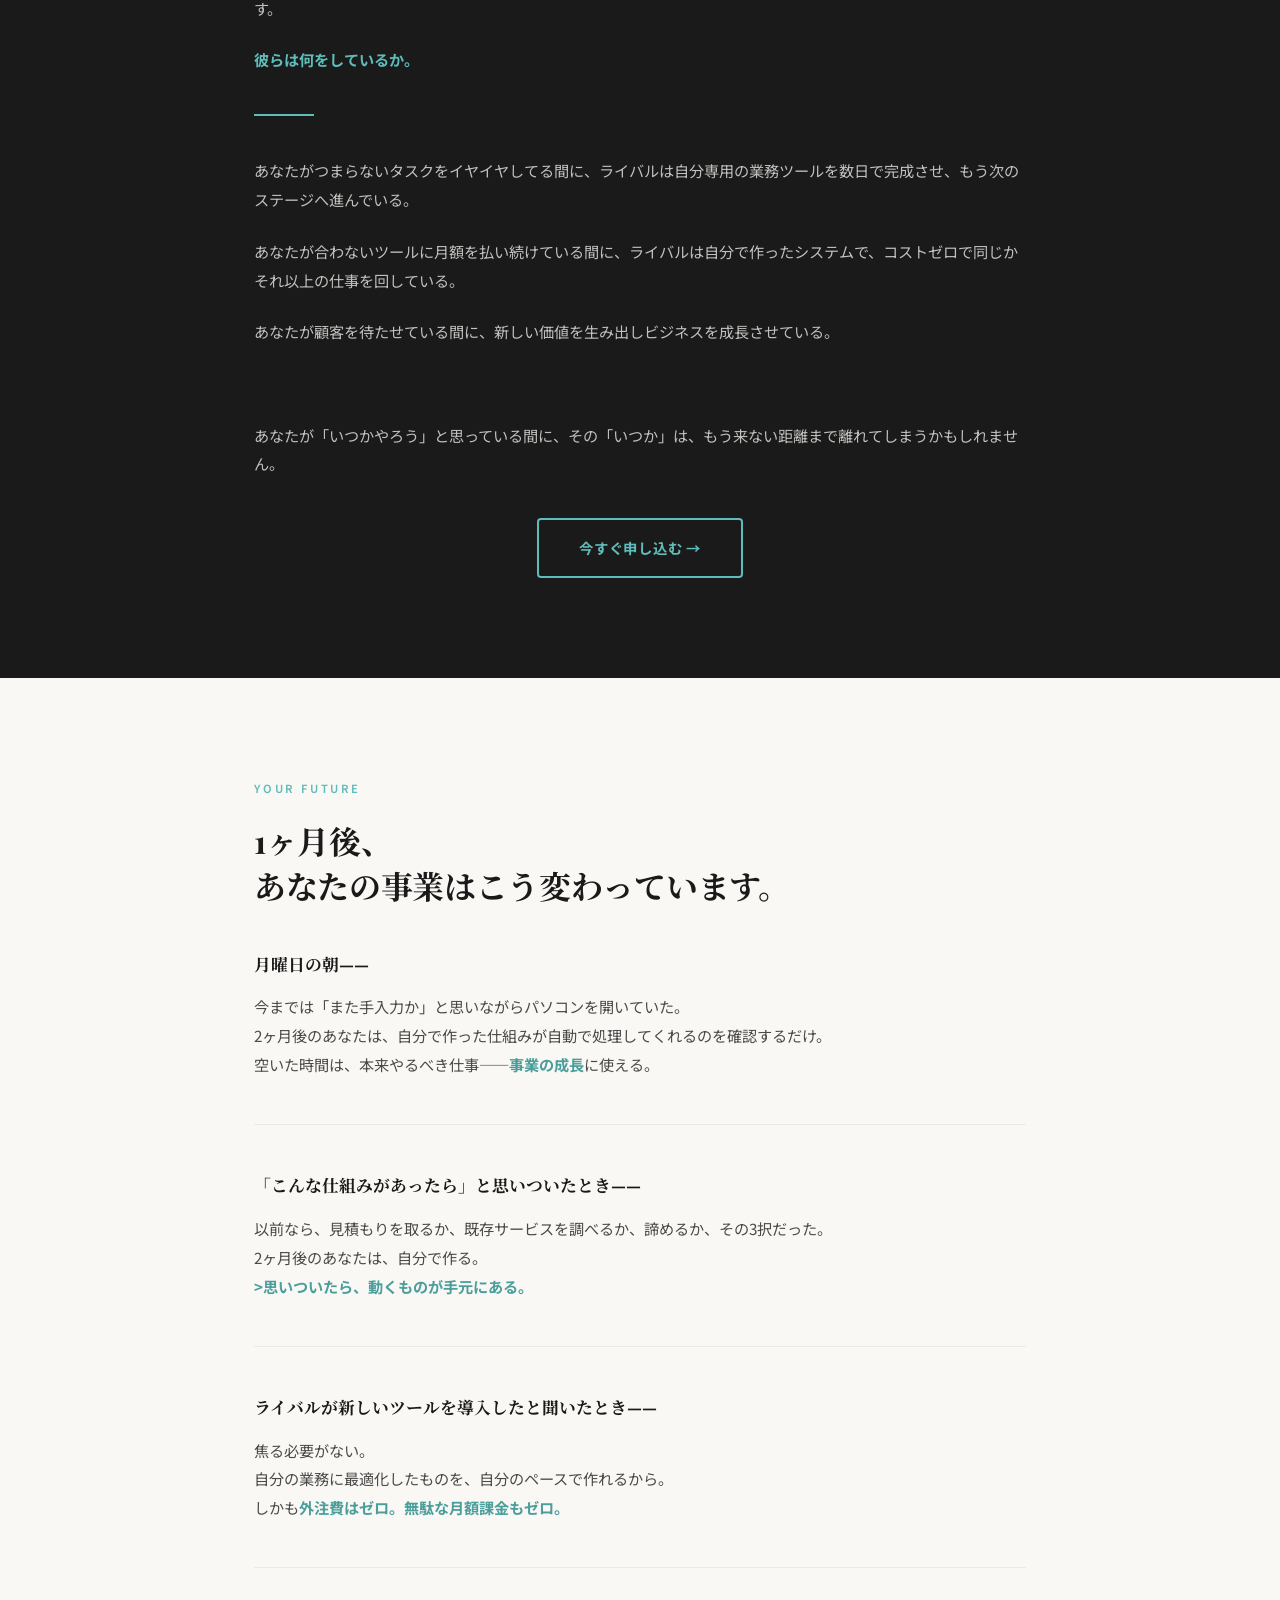
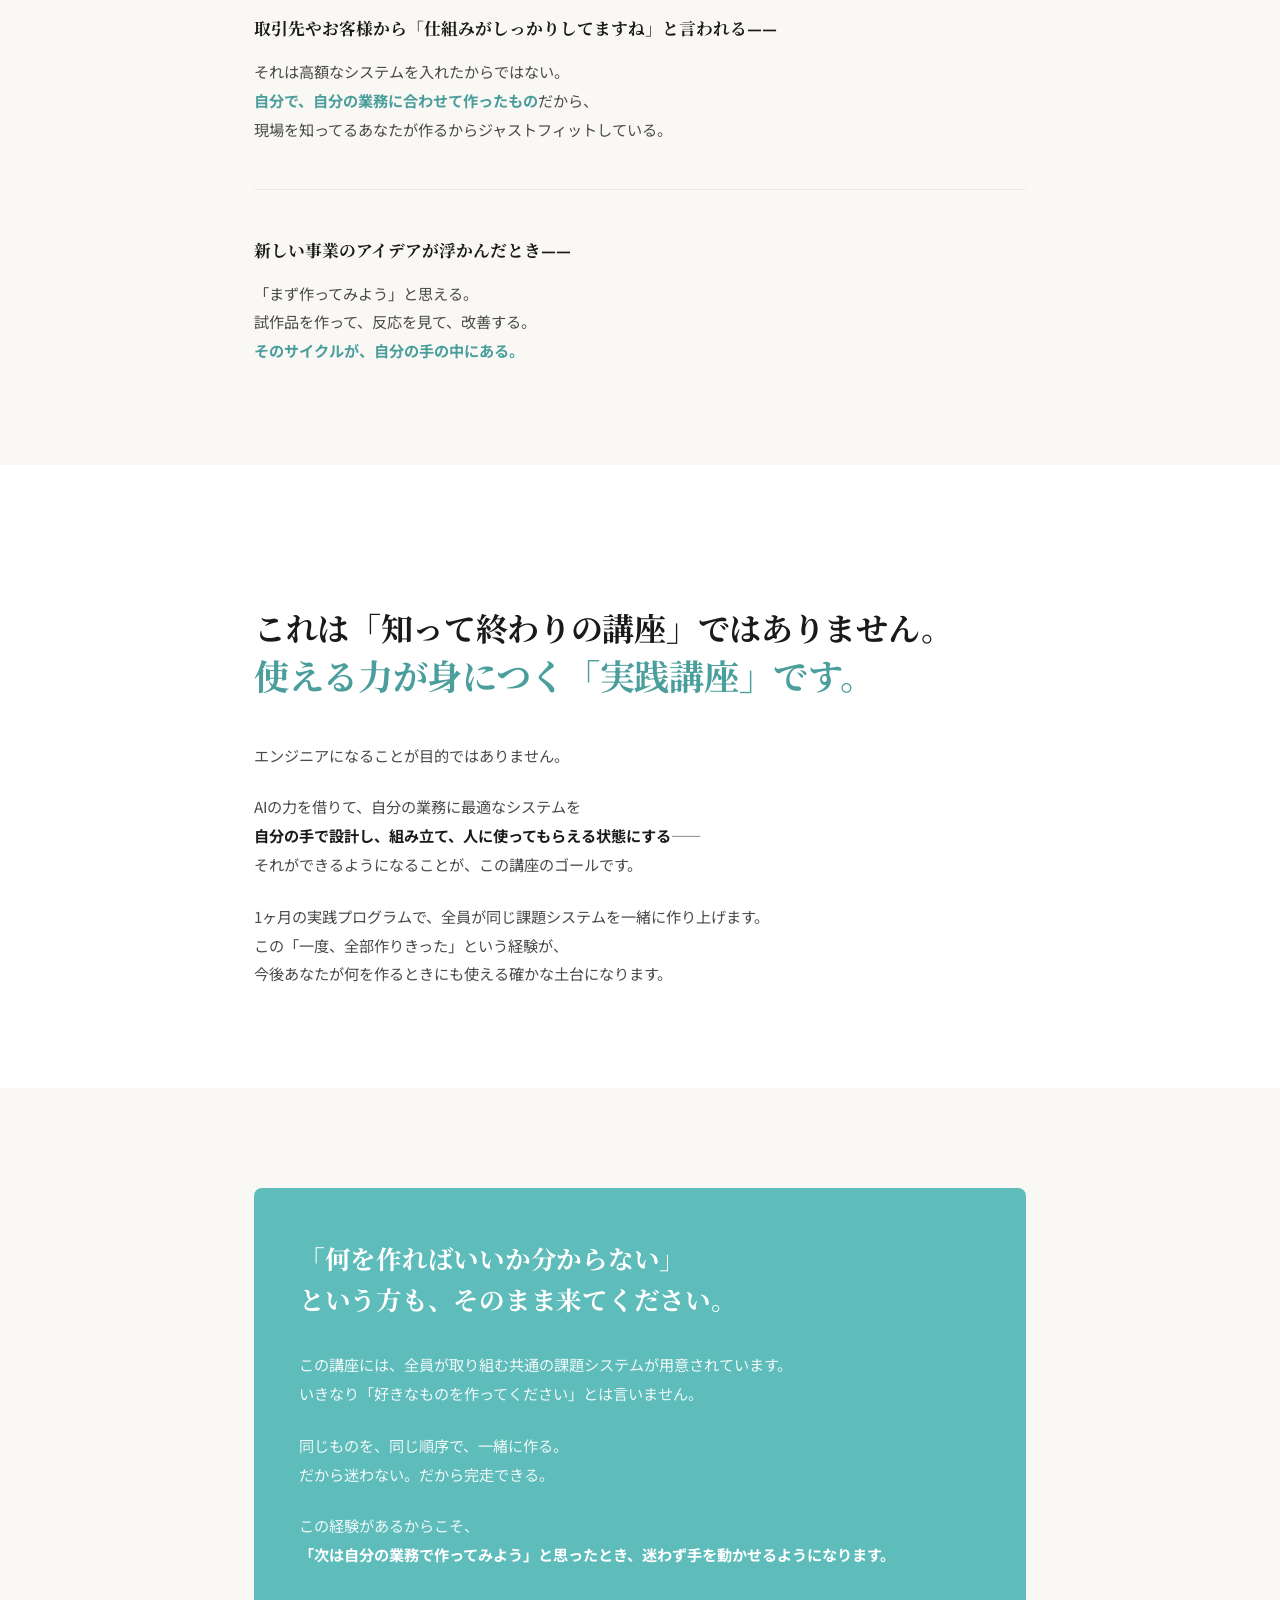
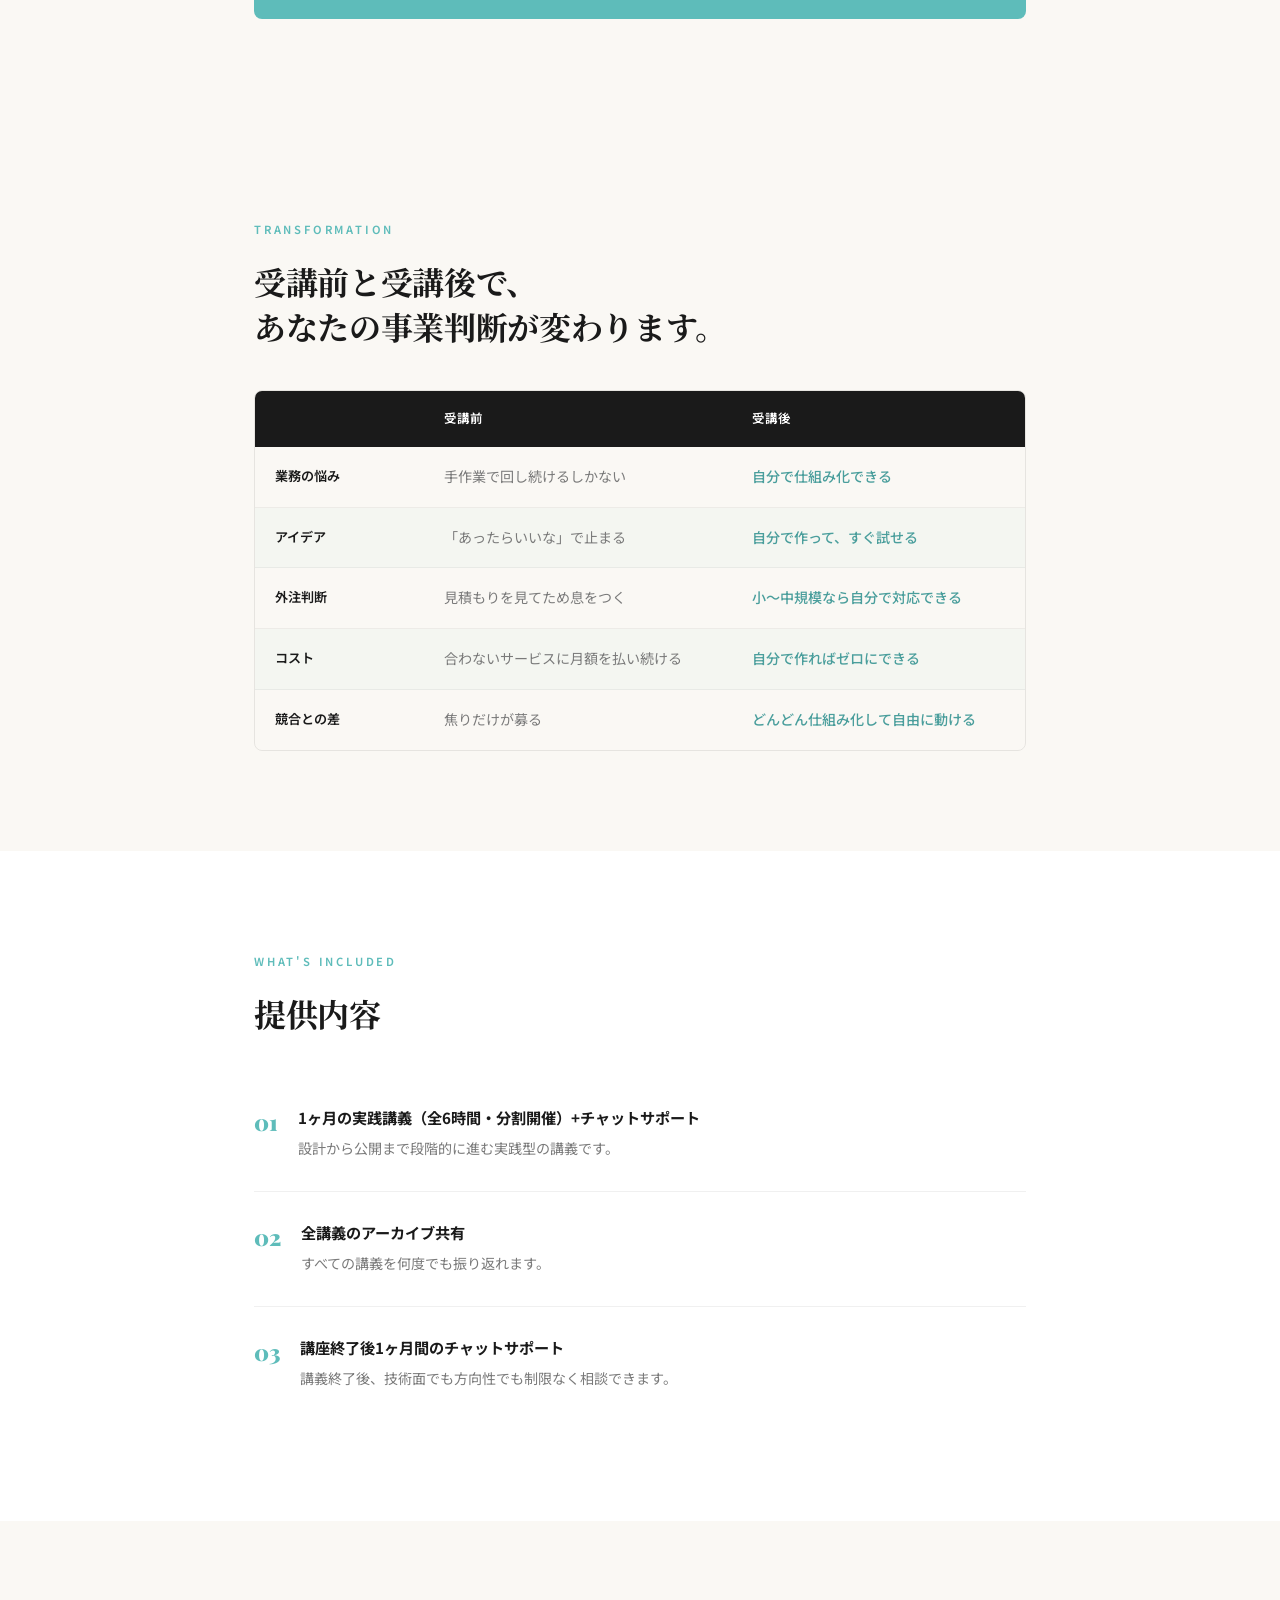
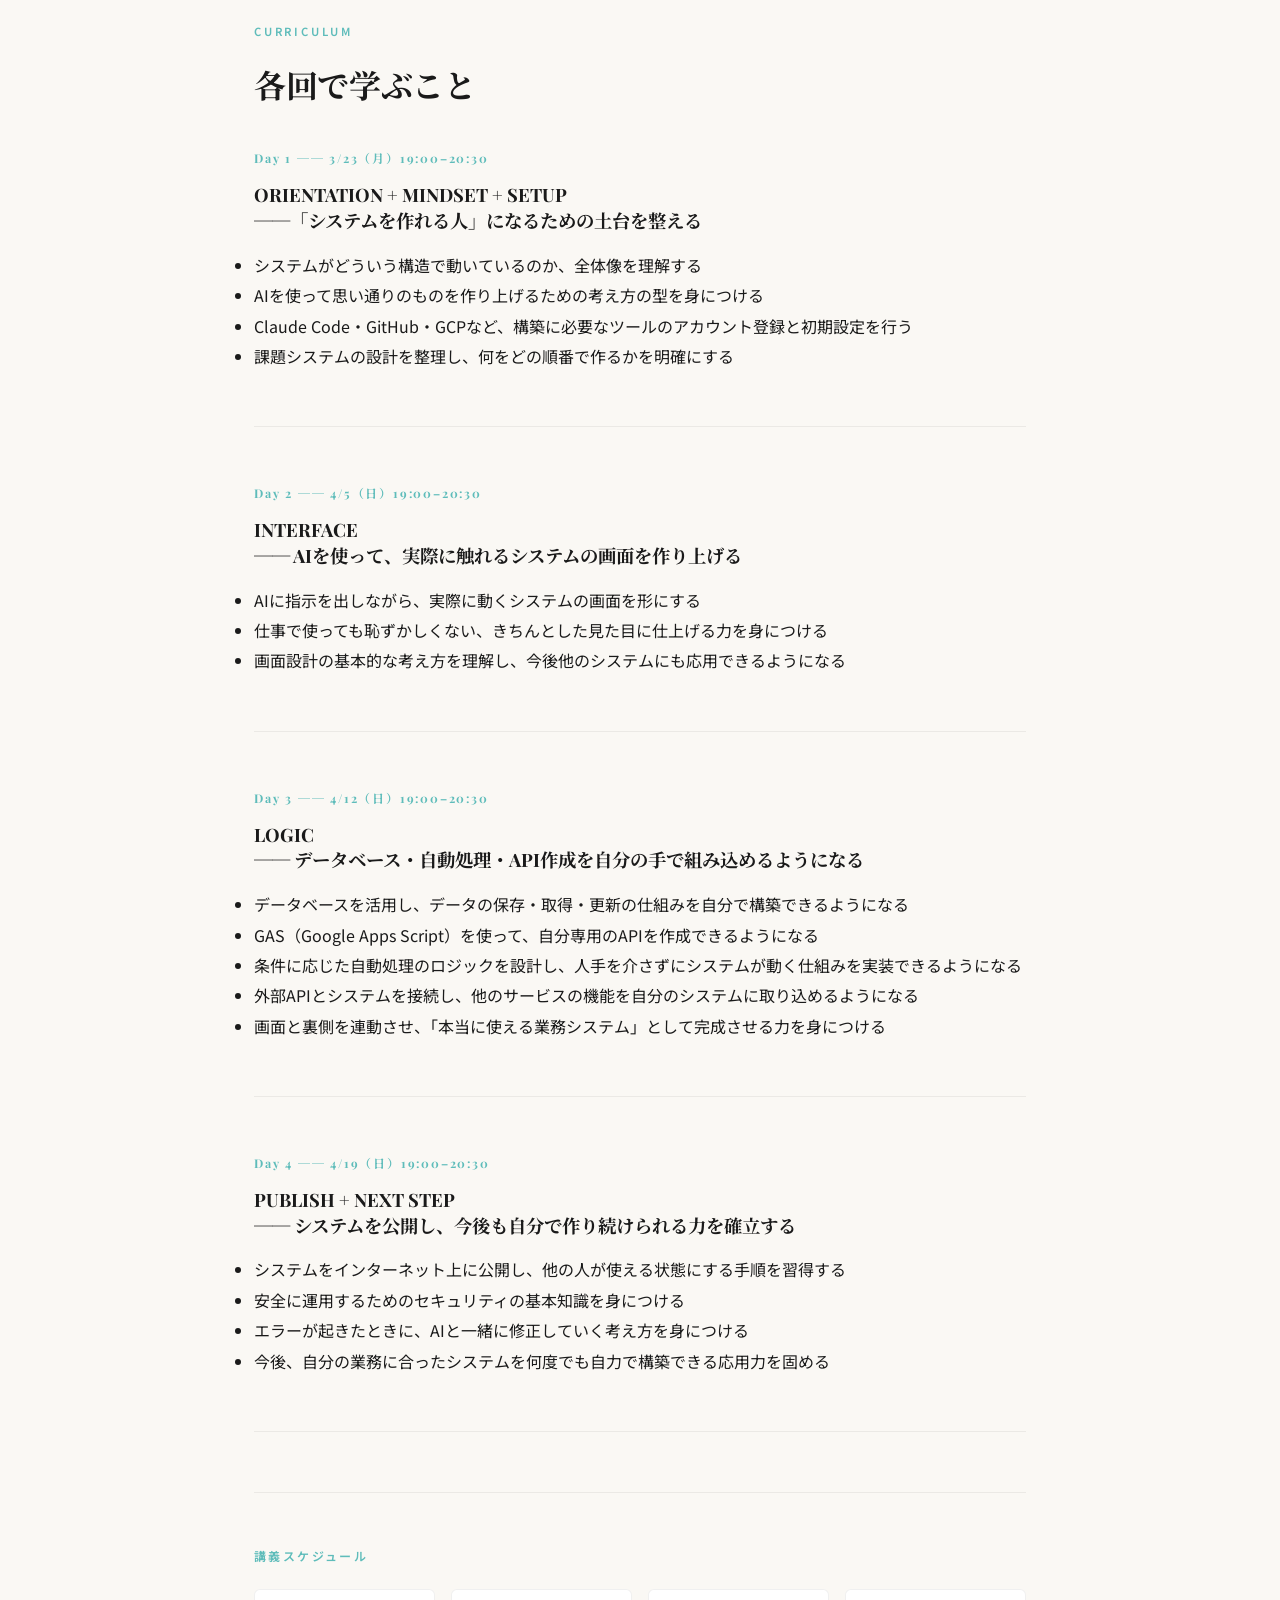
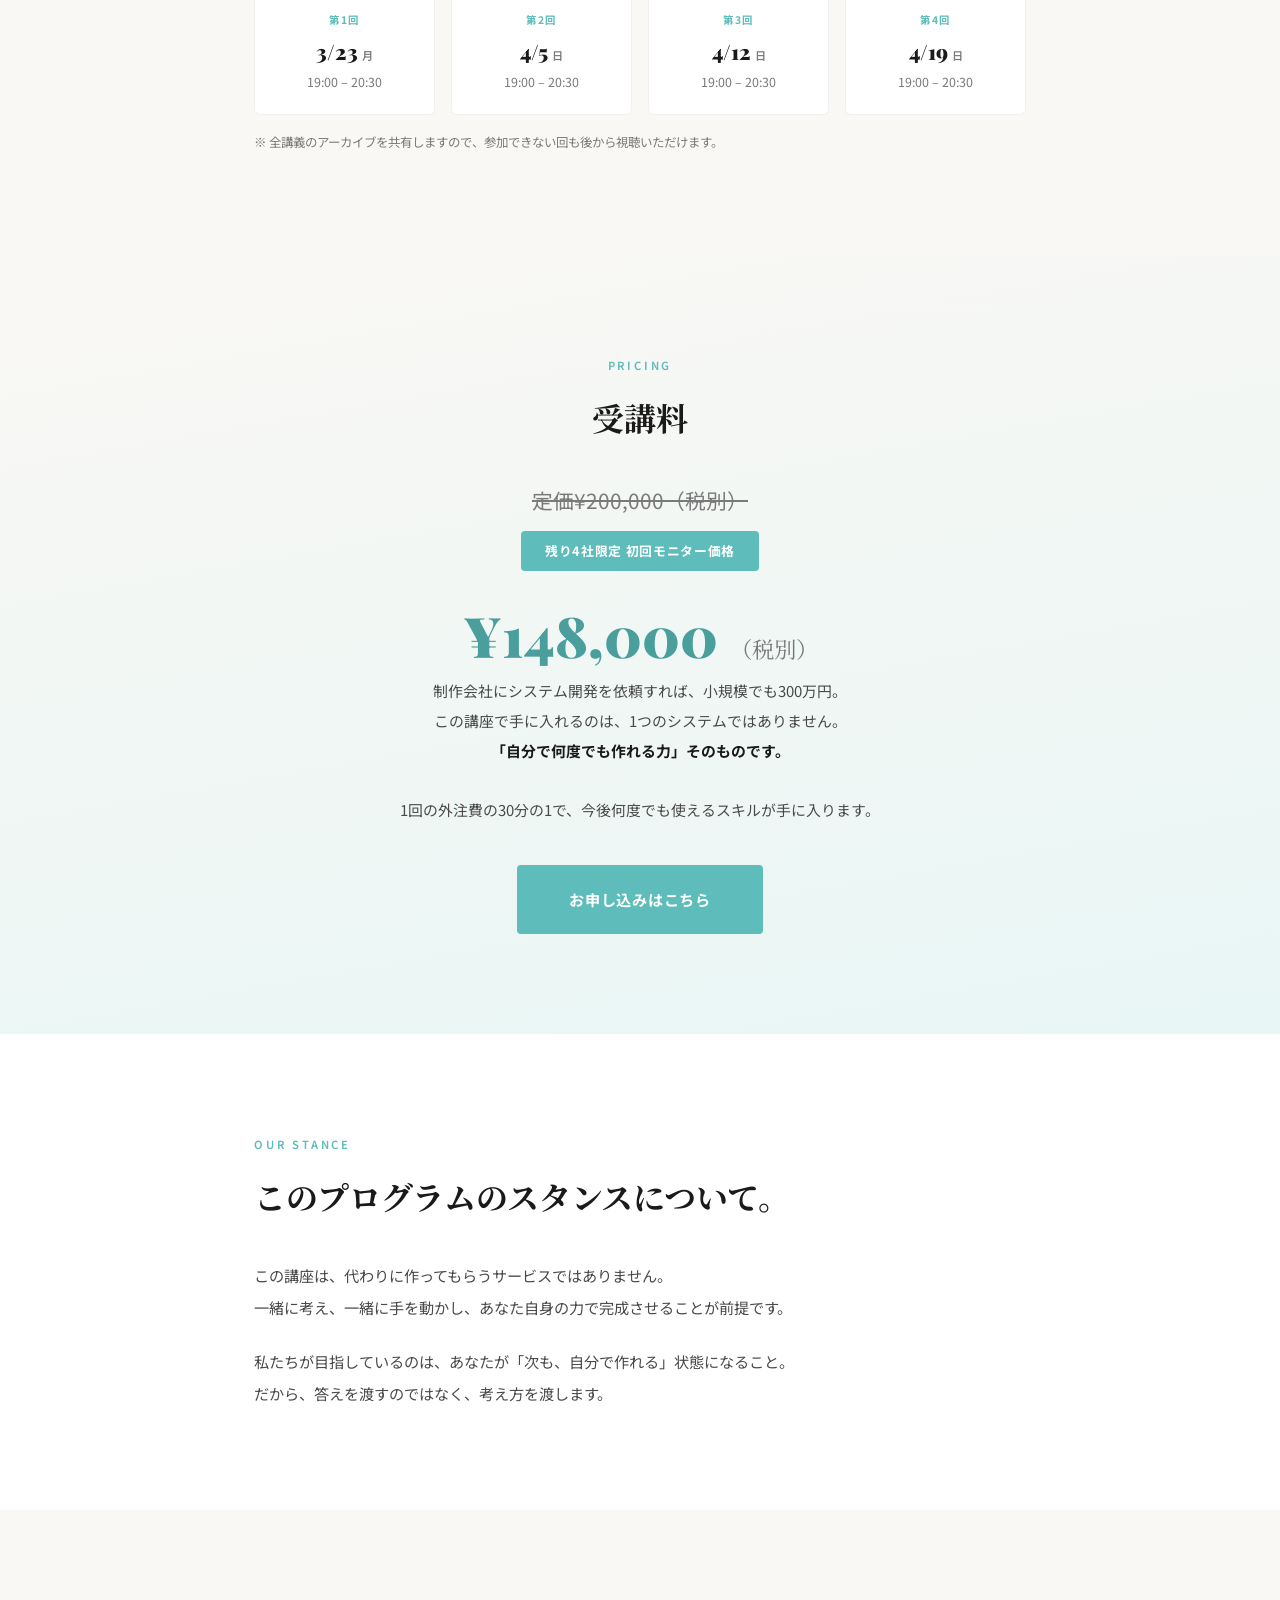
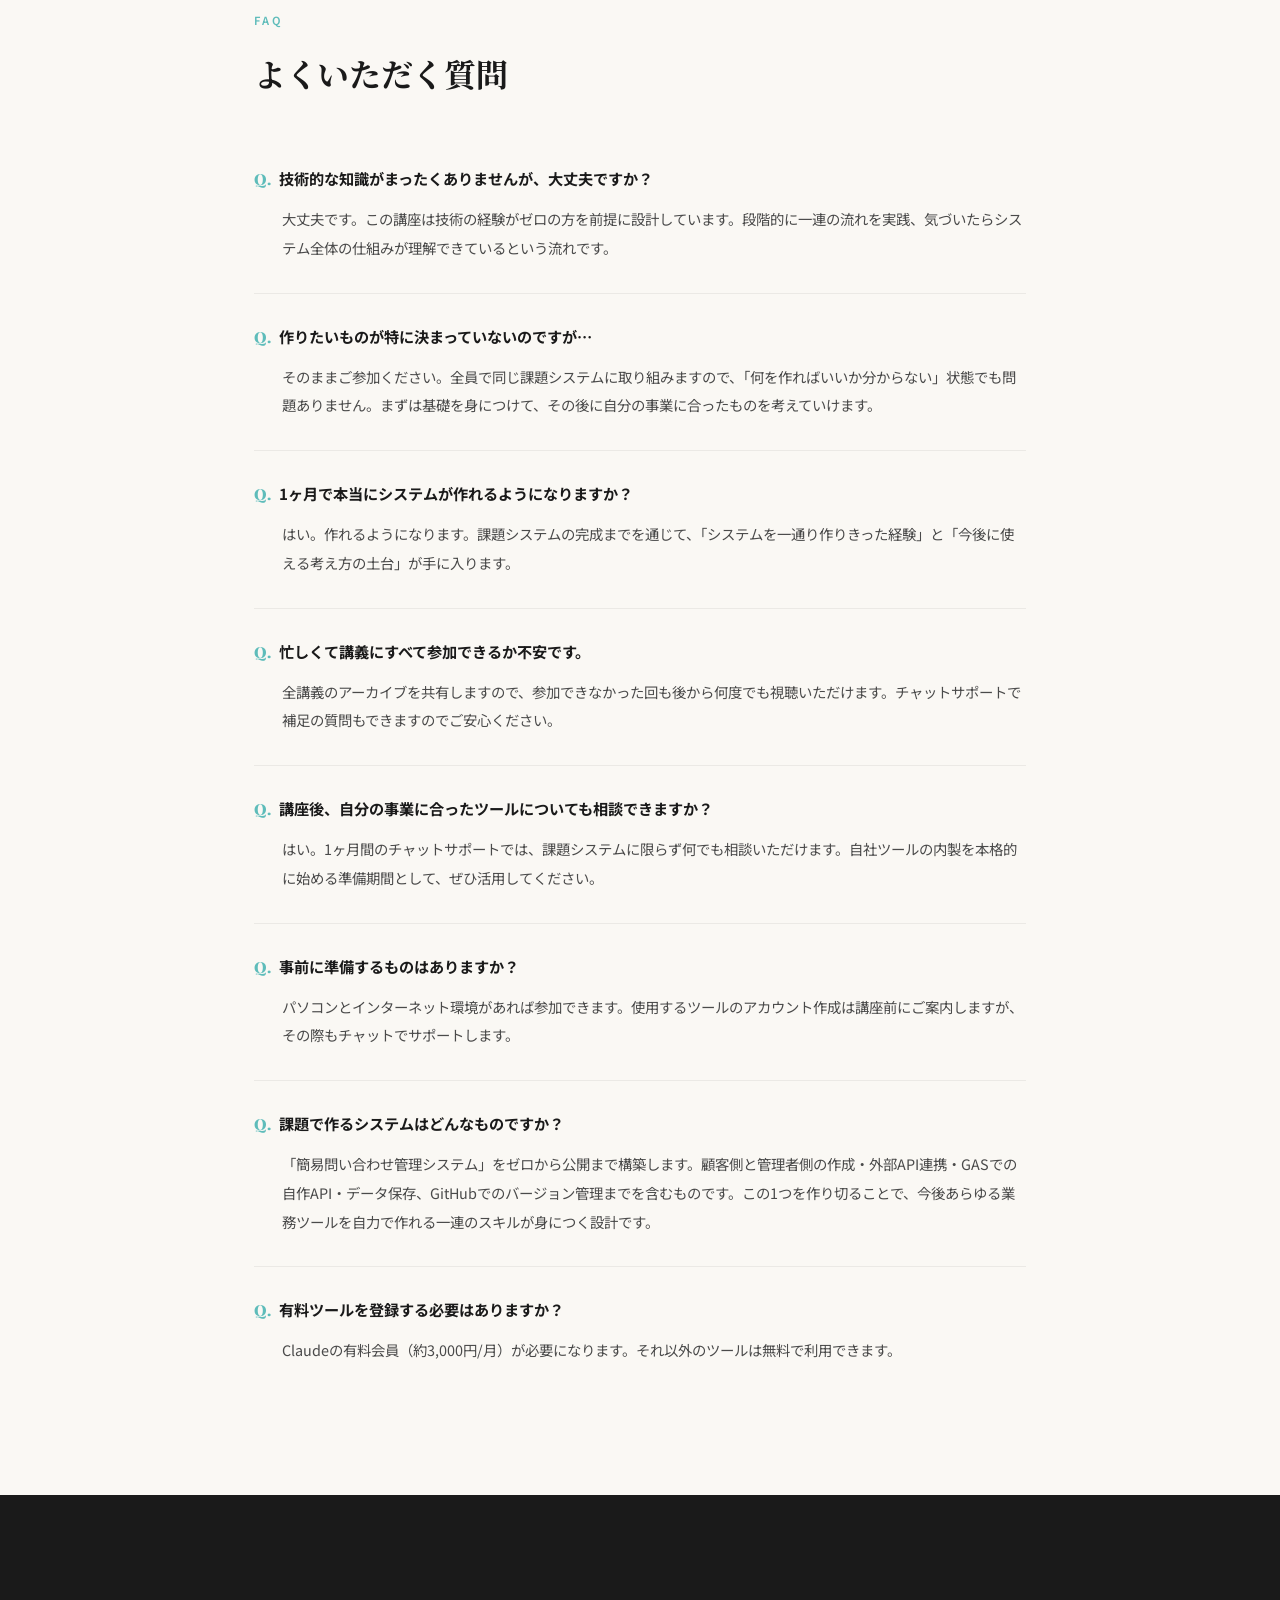
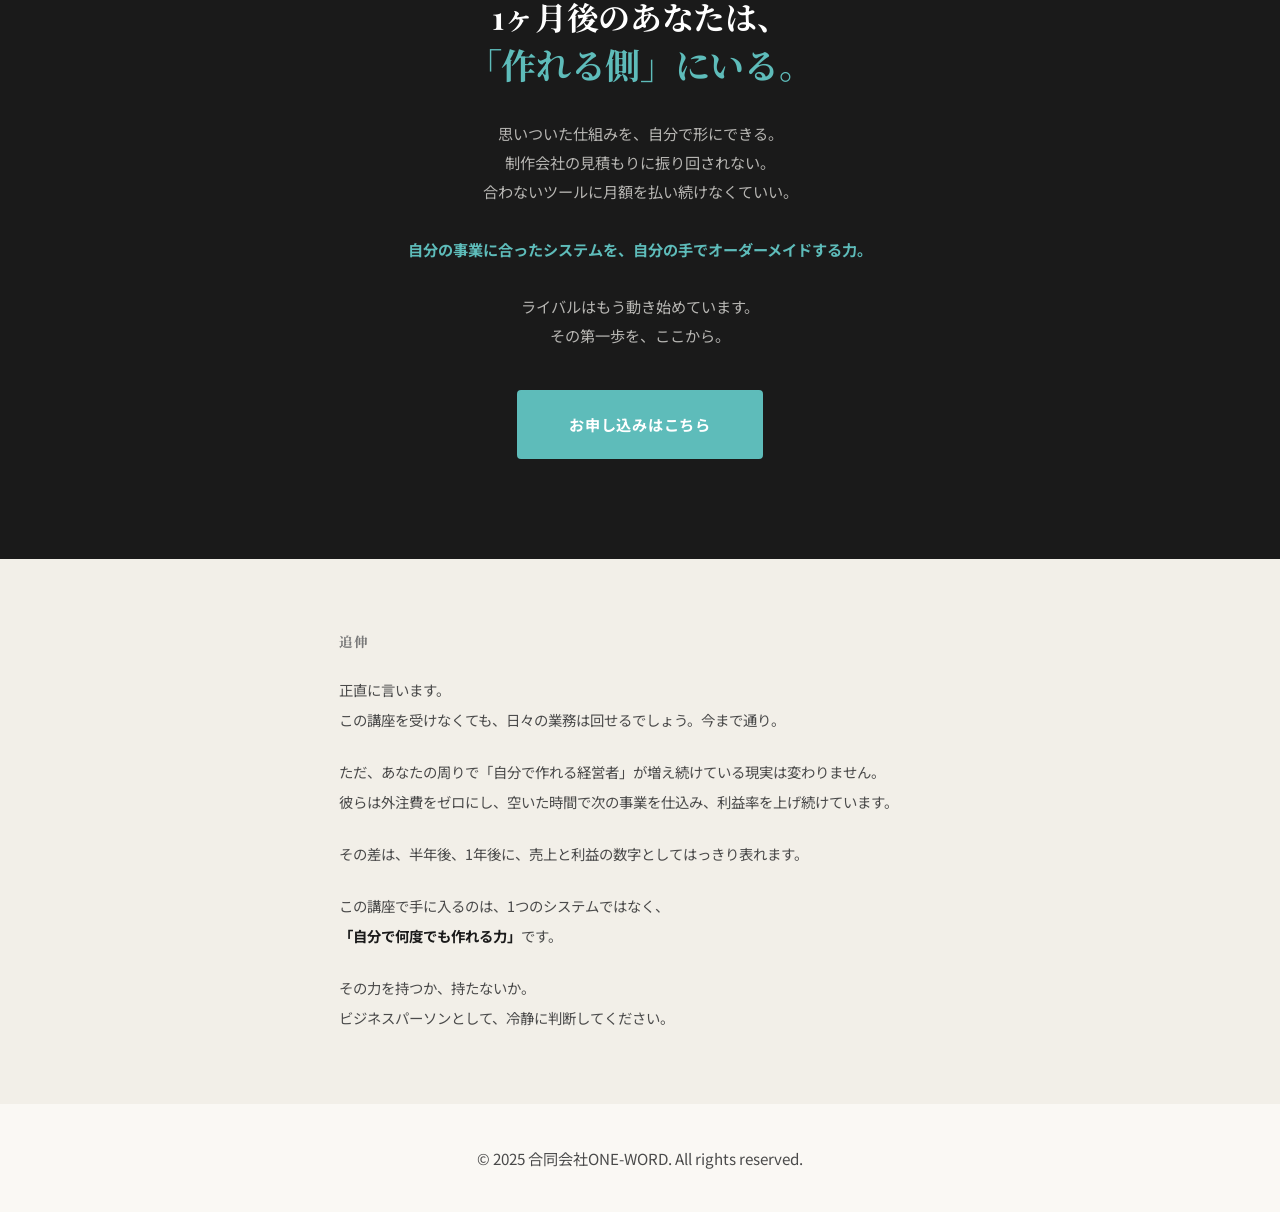
==== commit b5a20f50: "Update pricing badge to show 残り4社限定 Co-Authored-By: Claude Opus 4.6 <noreply@anthropic.com>" ====
--- a/index.html
+++ b/index.html
@@ -248,7 +248,7 @@
     <span class="label animate">PRICING</span>
     <h2 class="animate">受講料</h2>
     <div class="pricing__original animate">定価¥200,000（税別）</div>
-    <div class="pricing__badge animate">15社限定 初回モニター価格</div>
+    <div class="pricing__badge animate">残り4社限定 初回モニター価格</div>
     <div class="pricing__price animate">¥148,000 <span>（税別）</span></div>
     <p class="pricing__note animate">制作会社にシステム開発を依頼すれば、小規模でも300万円。<br>この講座で手に入れるのは、1つのシステムではありません。<br><strong>「自分で何度でも作れる力」そのものです。</strong><br><br>1回の外注費の30分の1で、今後何度でも使えるスキルが手に入ります。</p>
     <a href="https://docs.google.com/forms/d/e/1FAIpQLSeRiAV83-ahXmSRUGzZacNjD_d8bTJrzepeIL0aIa-EX3j33Q/viewform?usp=dialog" target="_blank" class="cta__btn cta__btn--pricing animate">お申し込みはこちら</a>
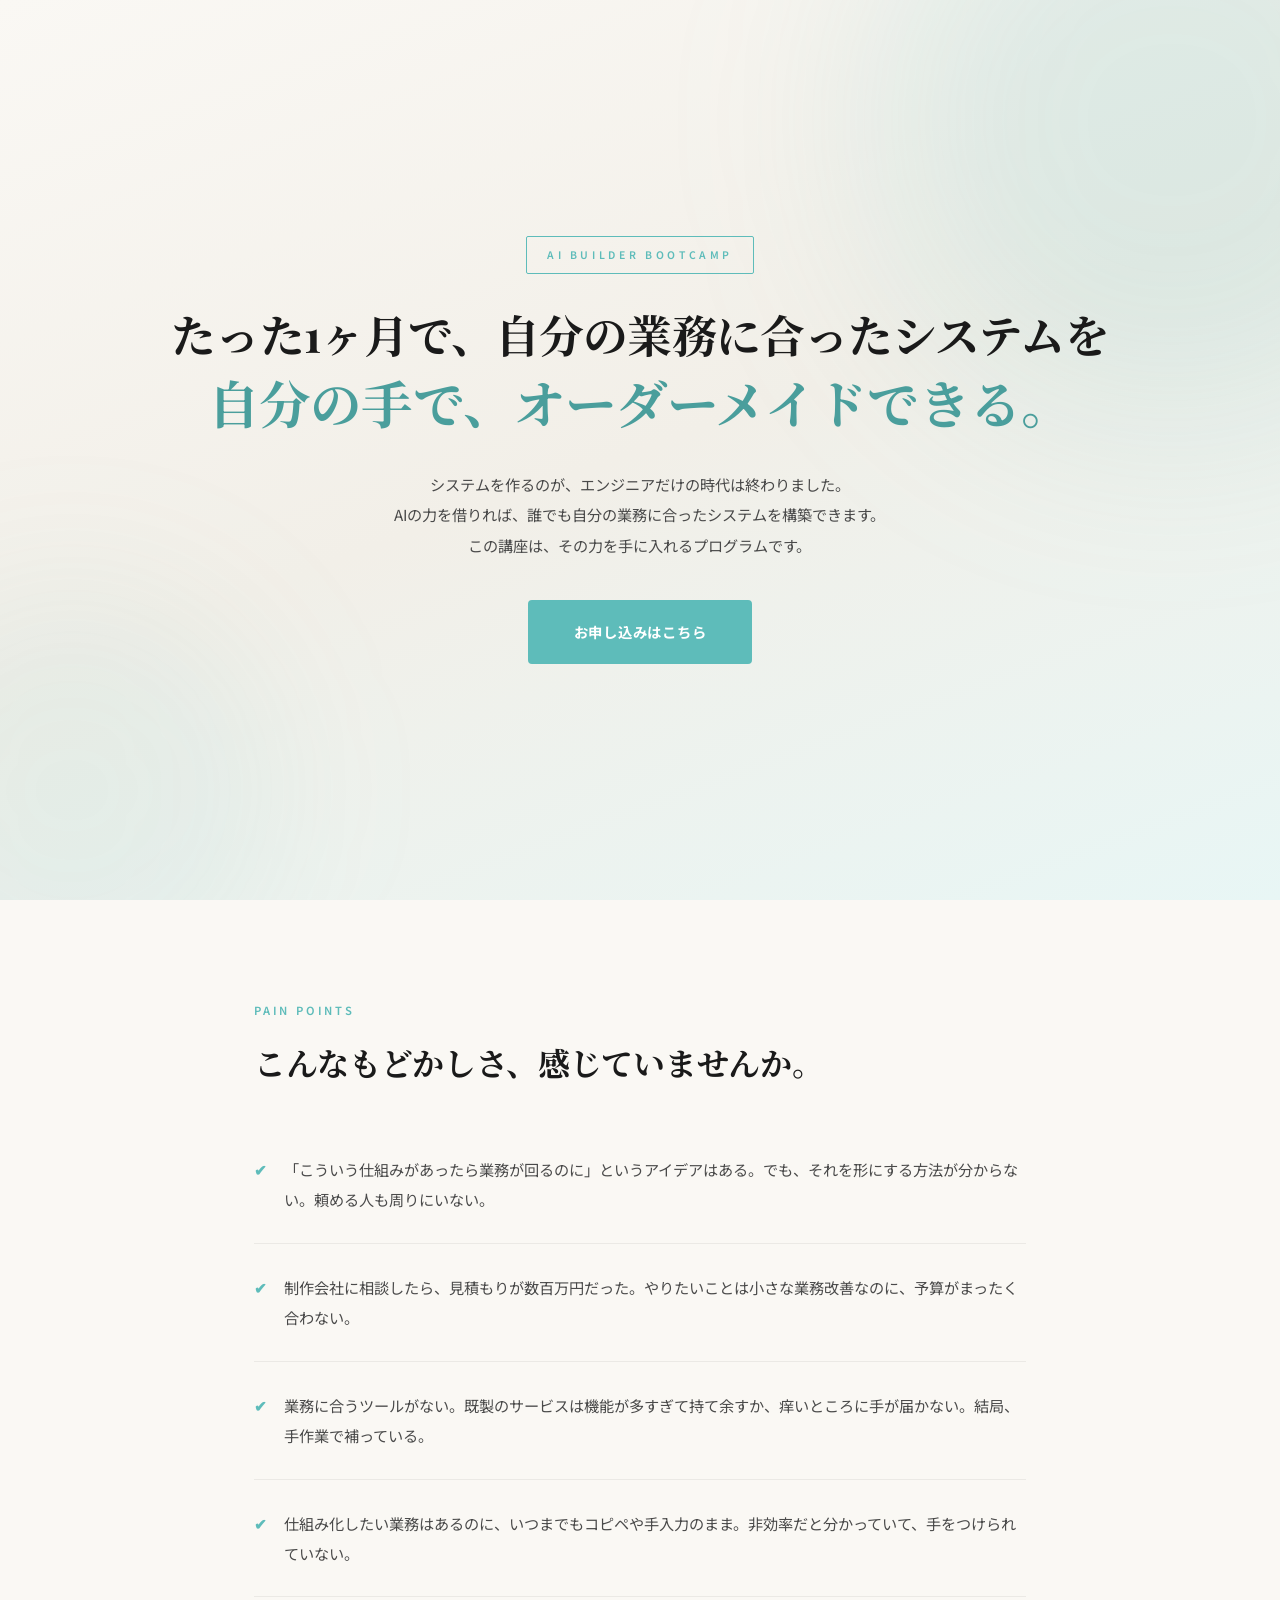
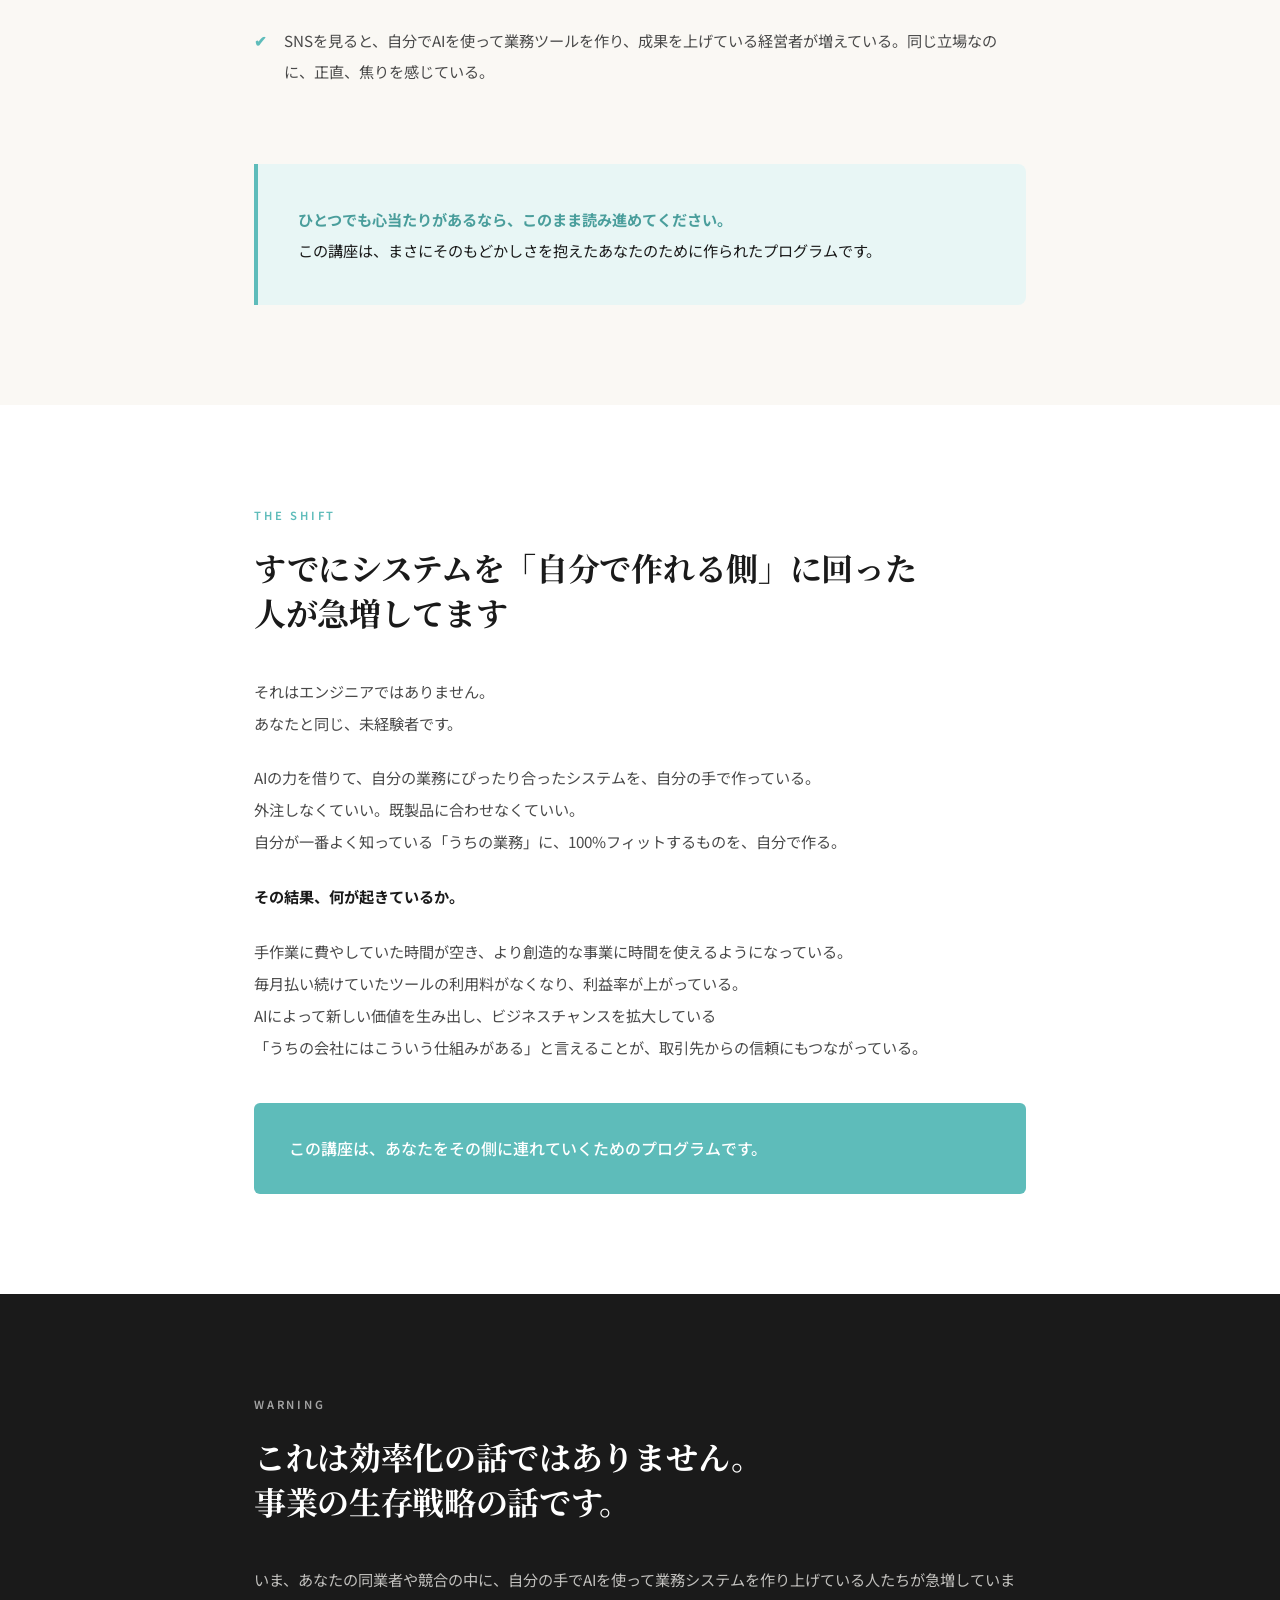
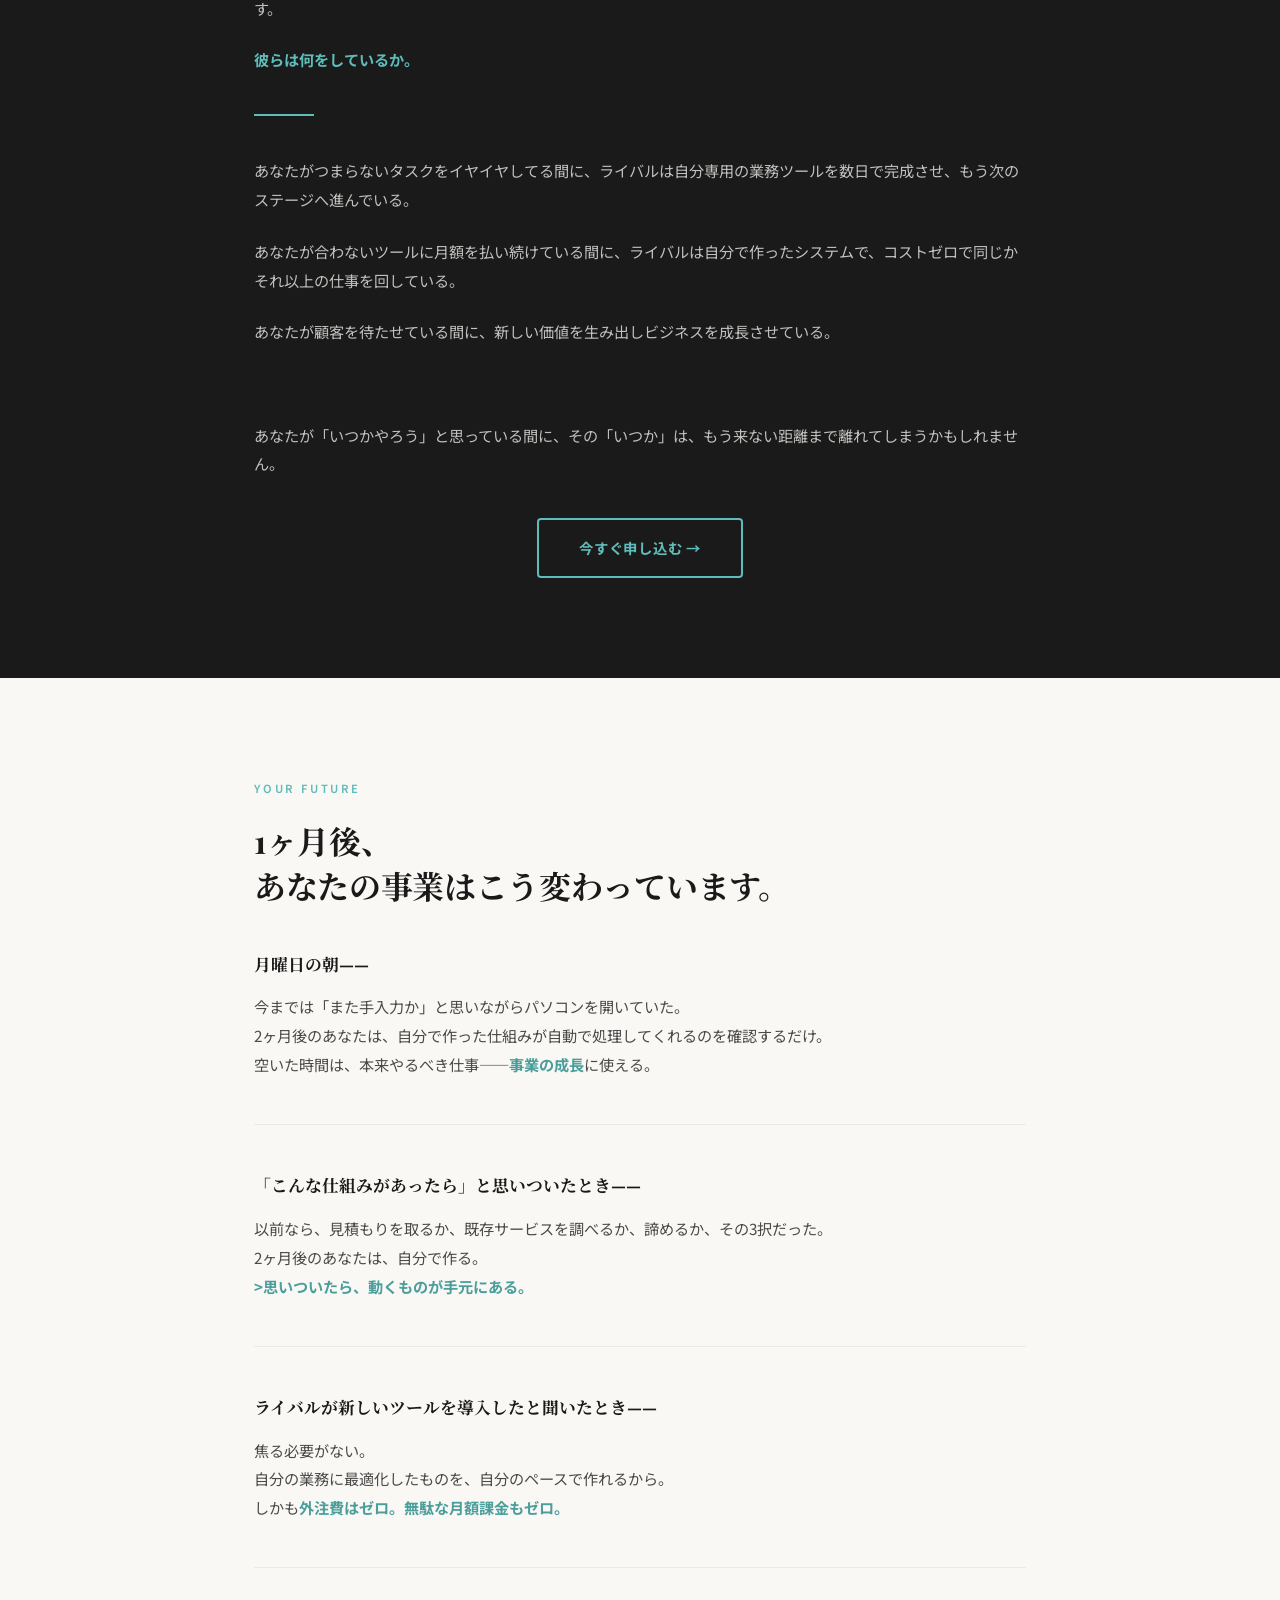
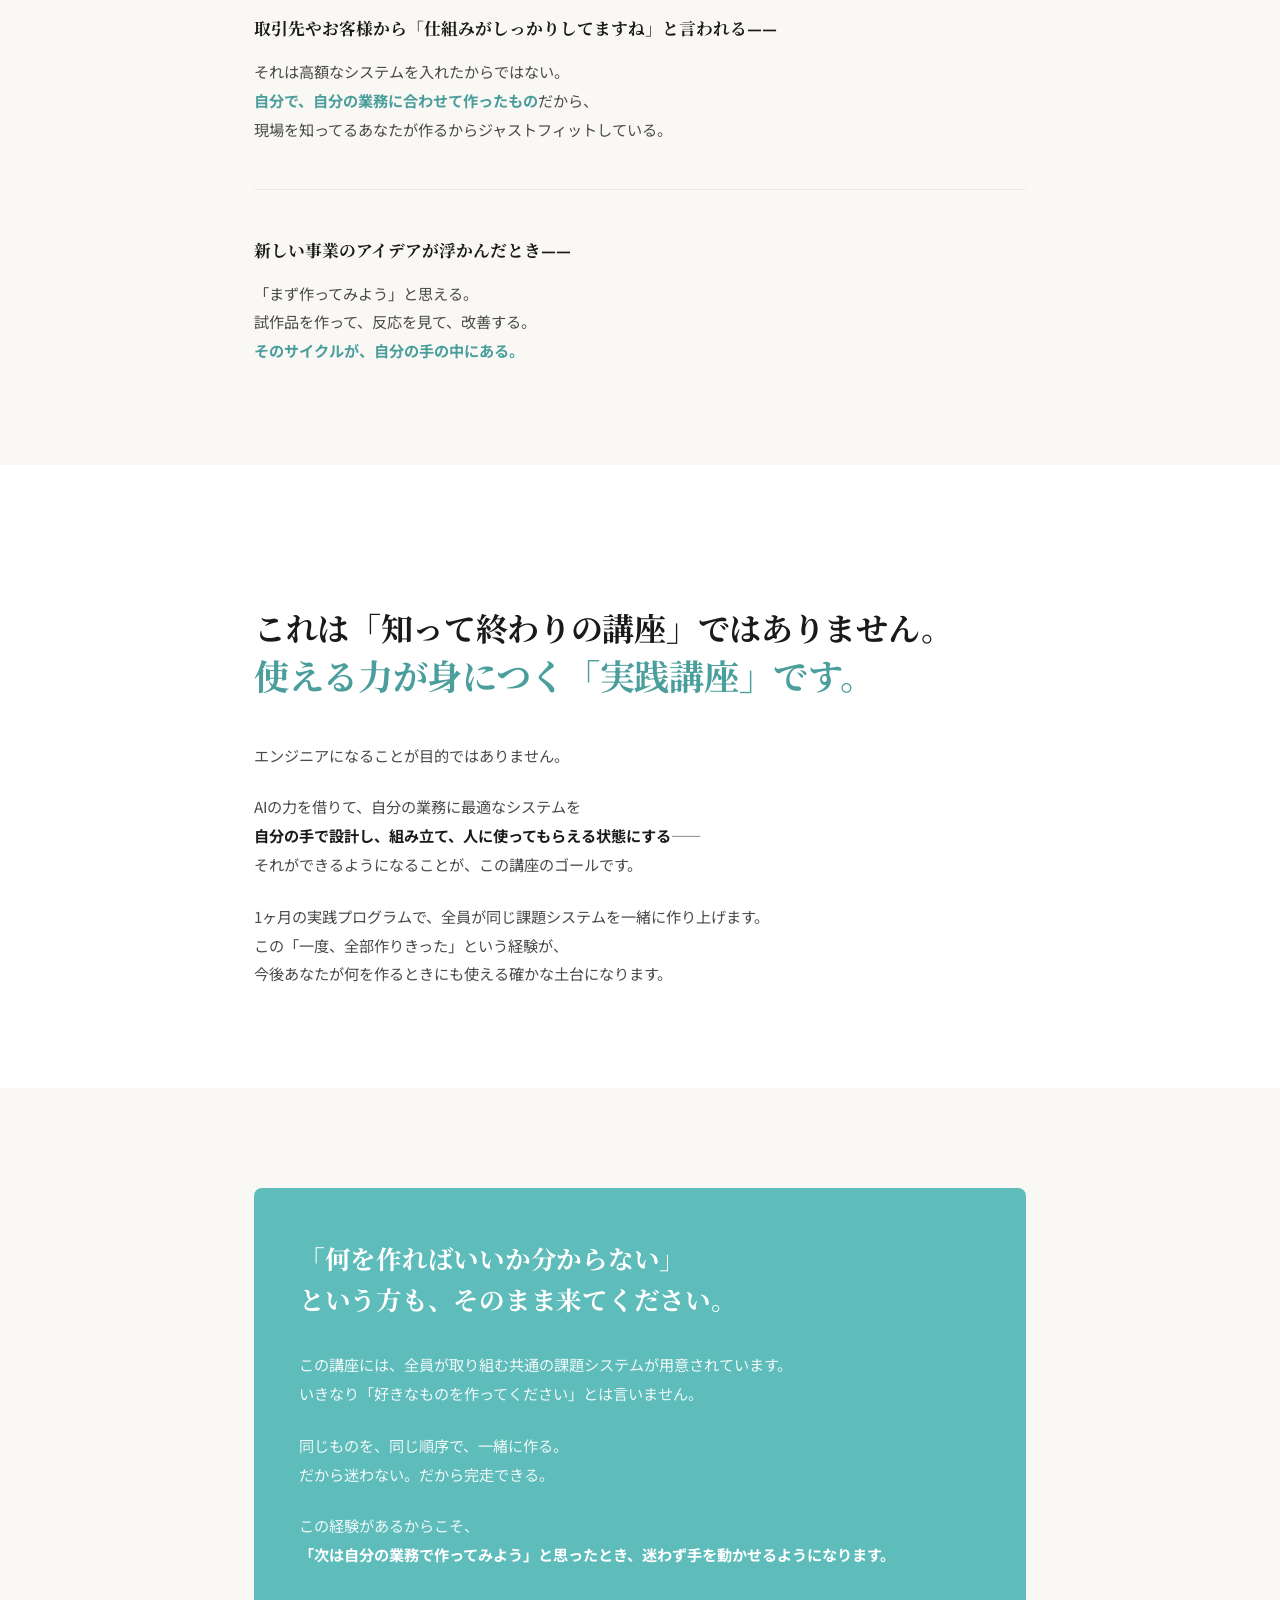
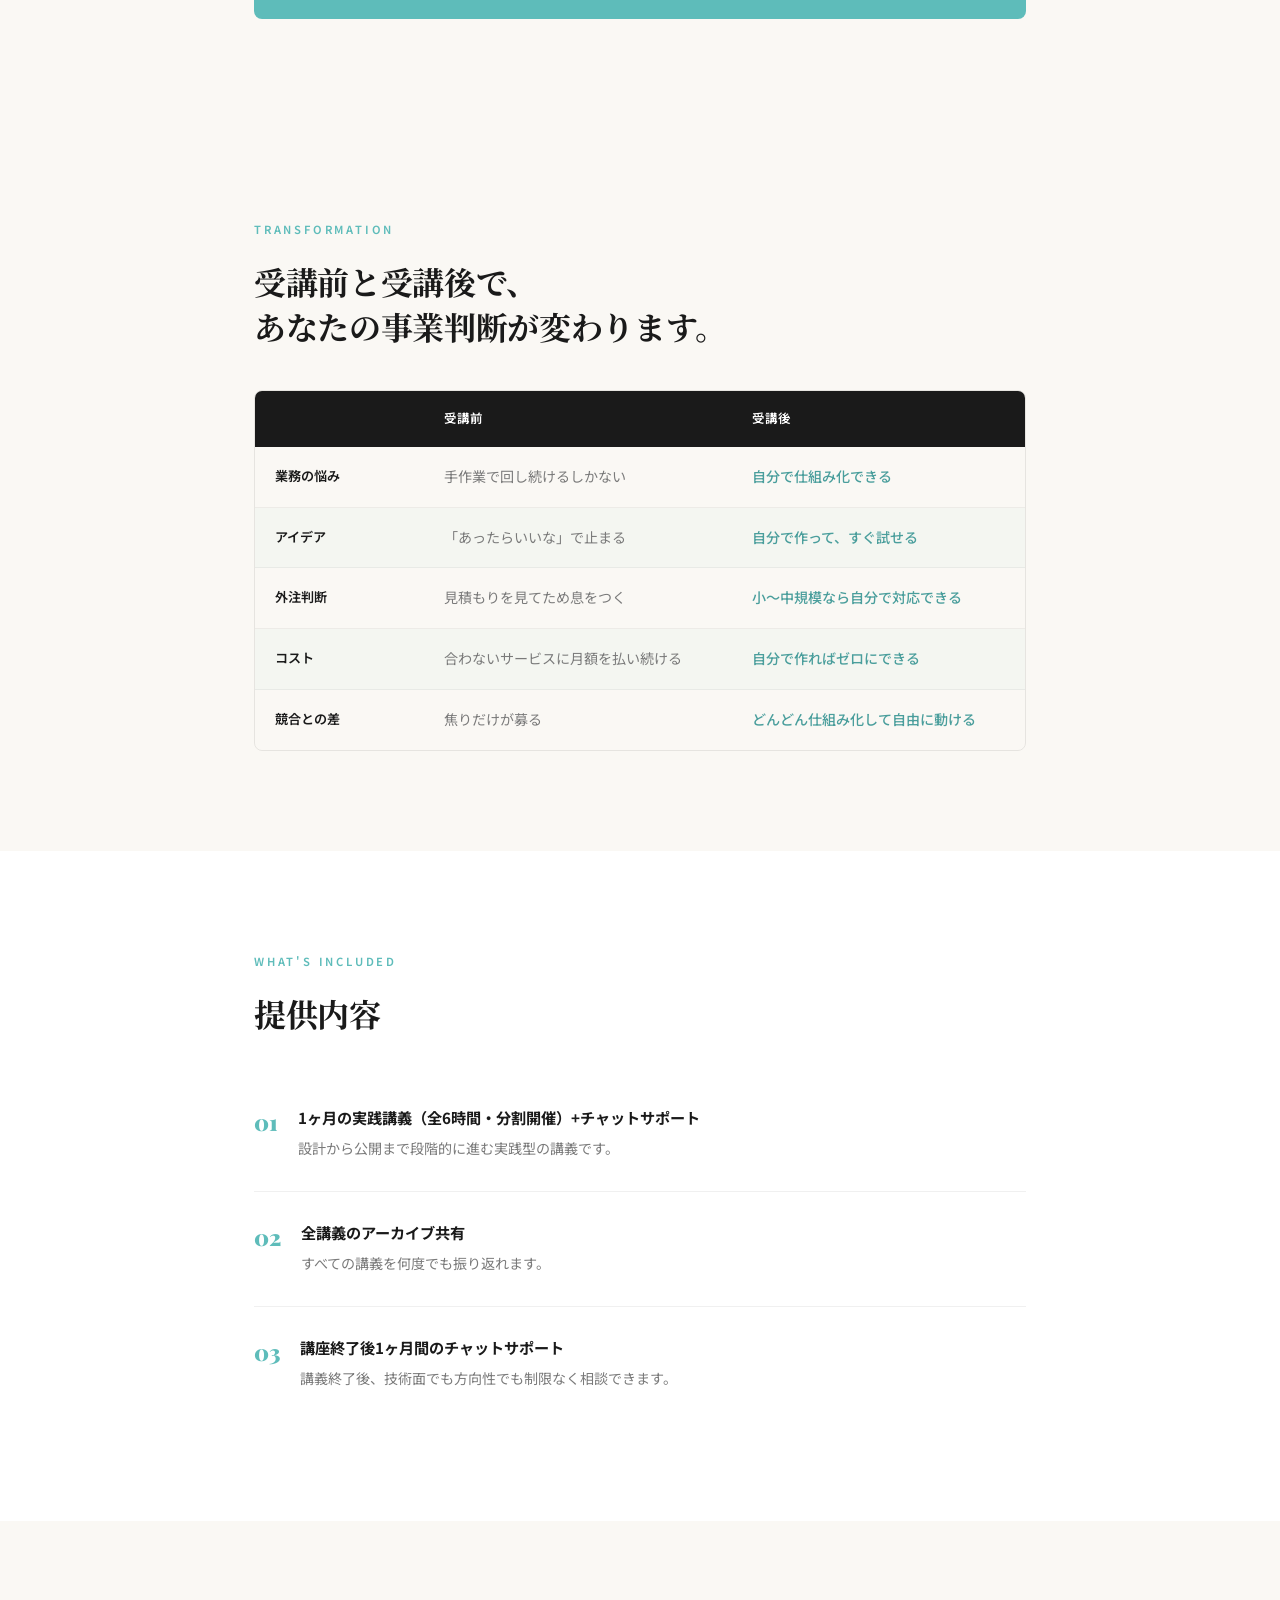
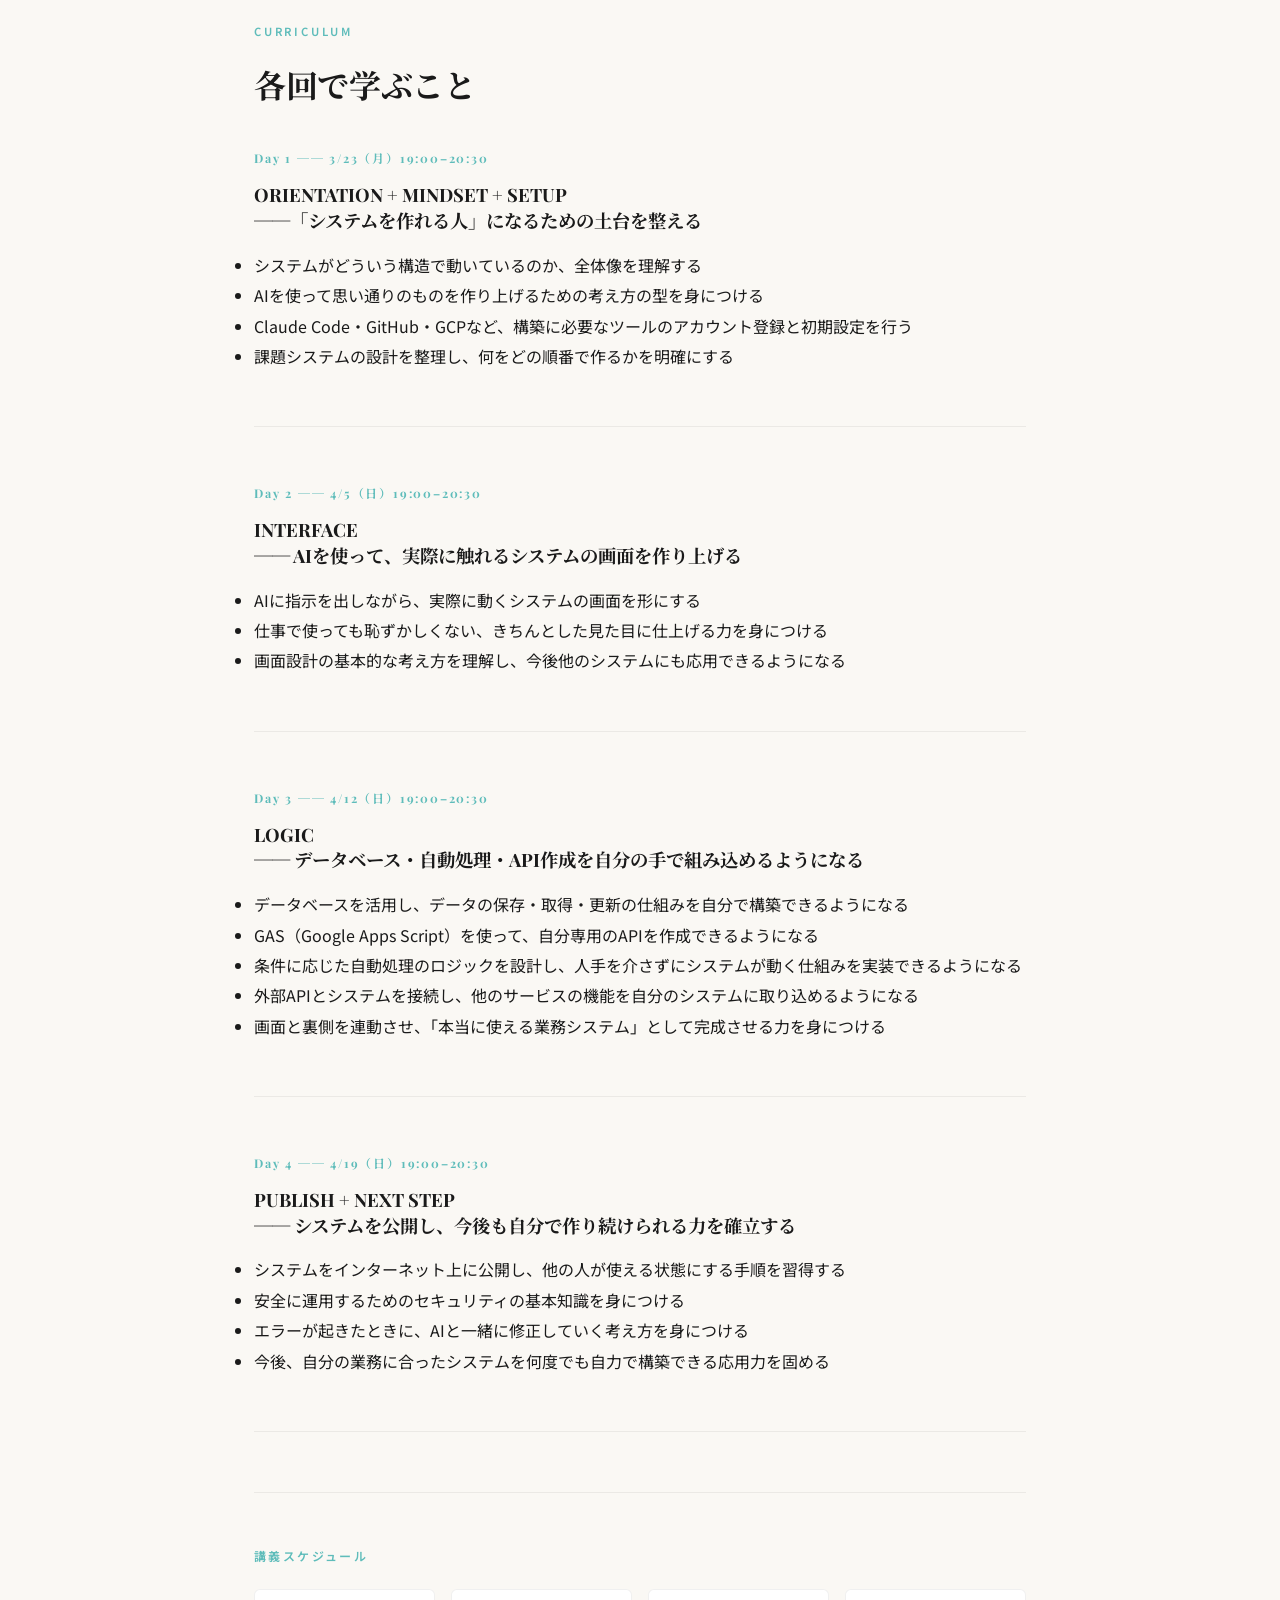
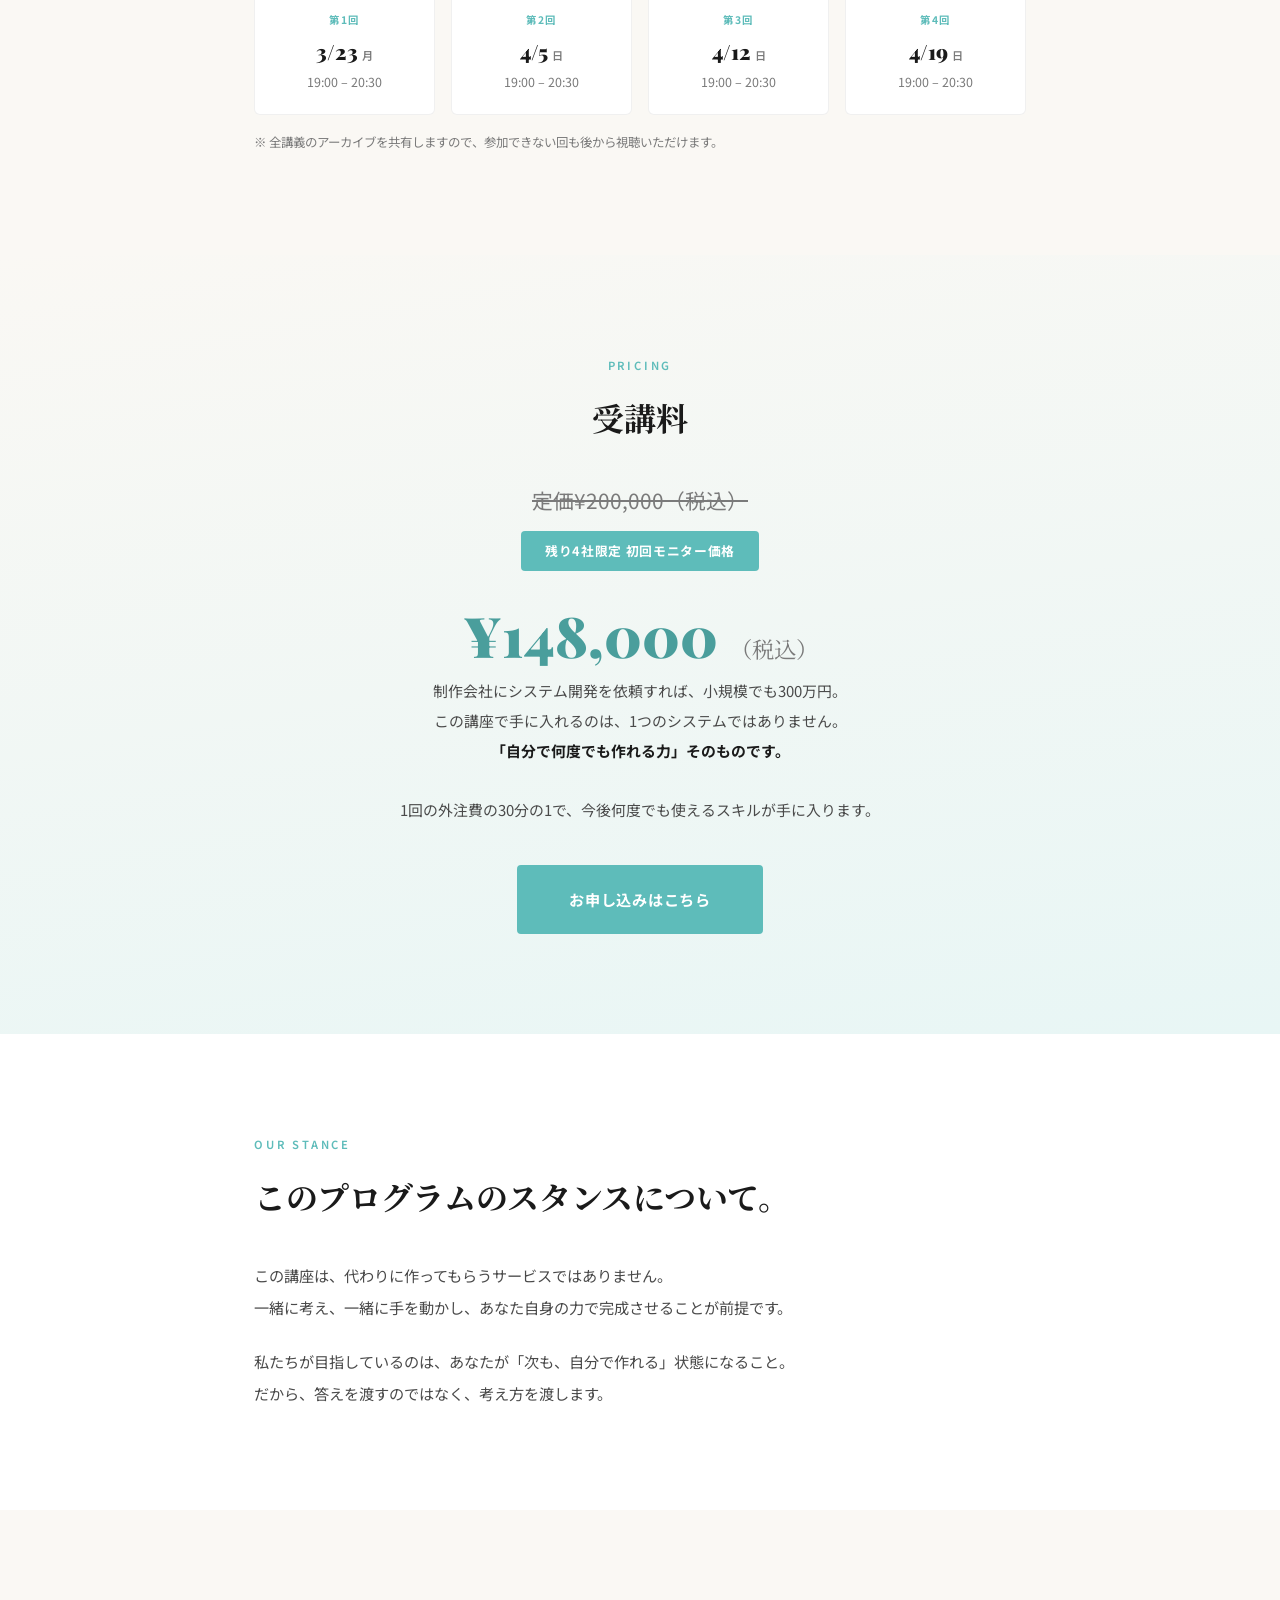
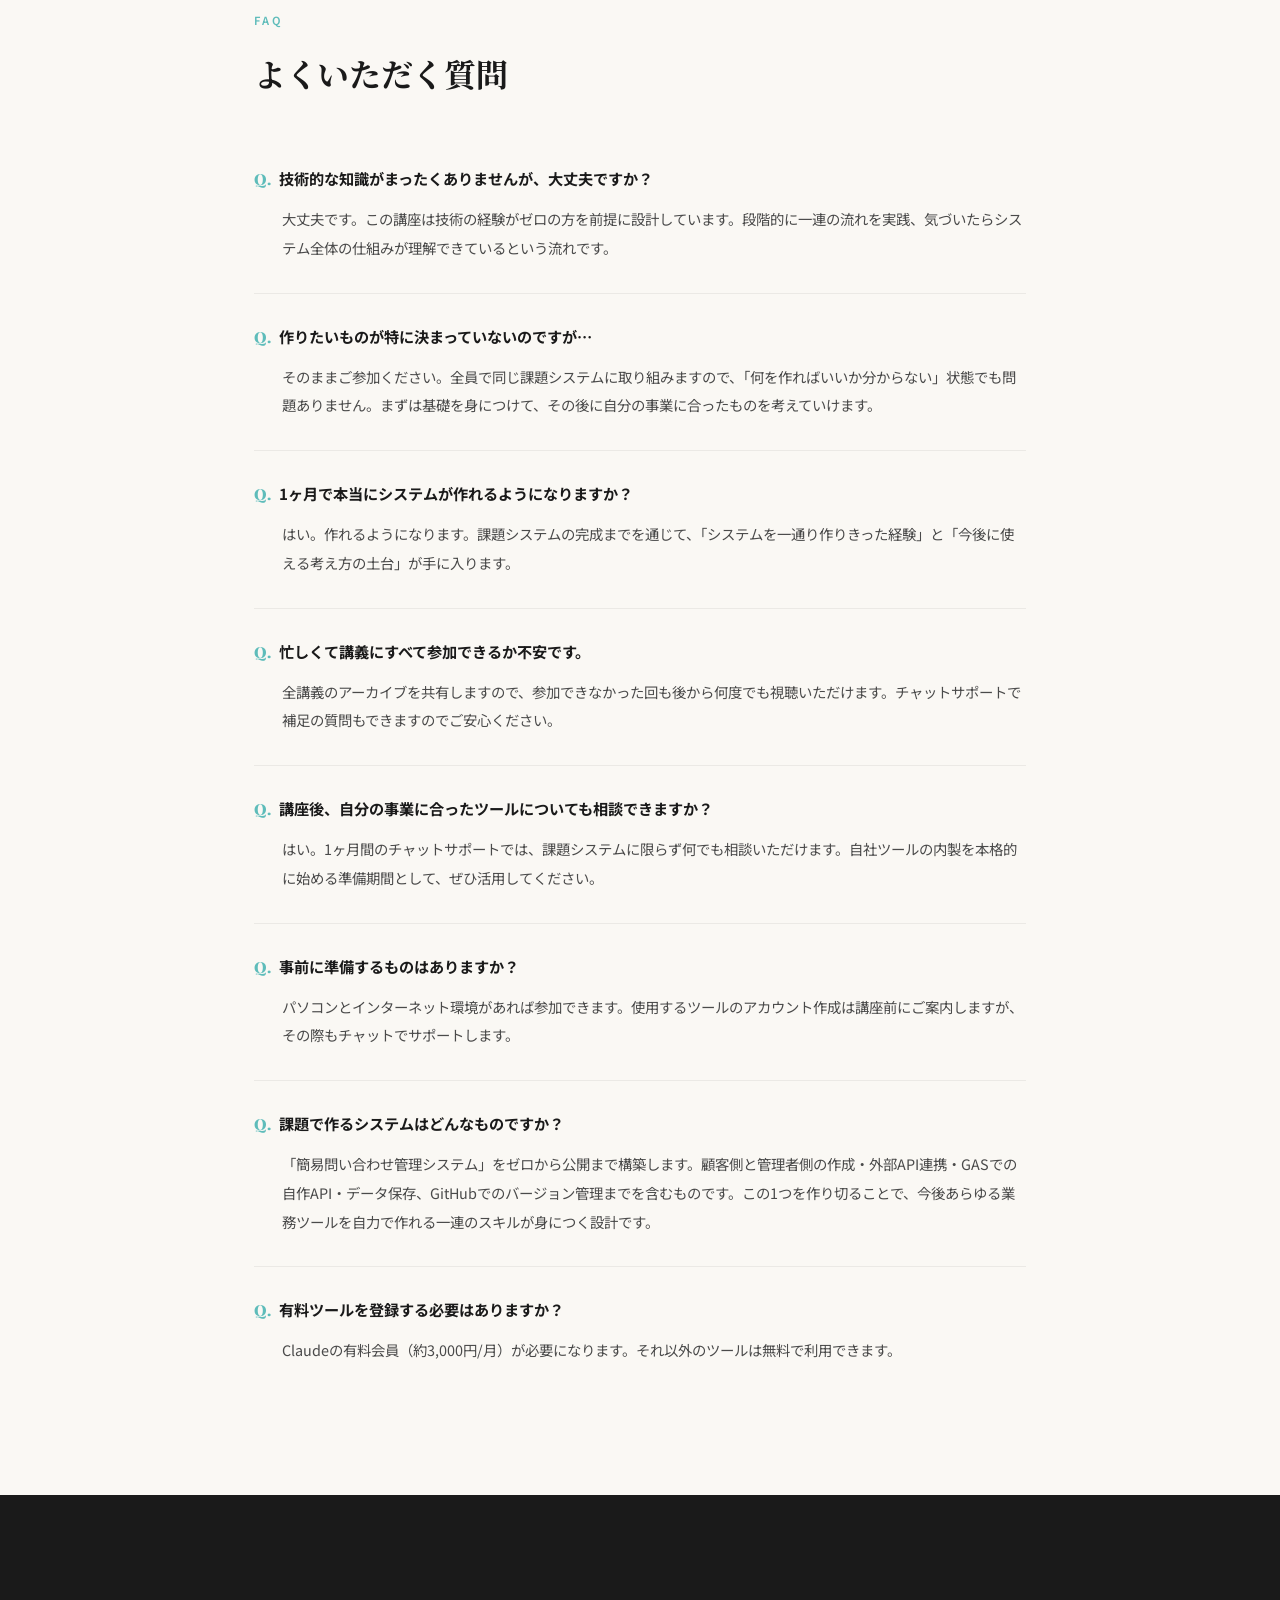
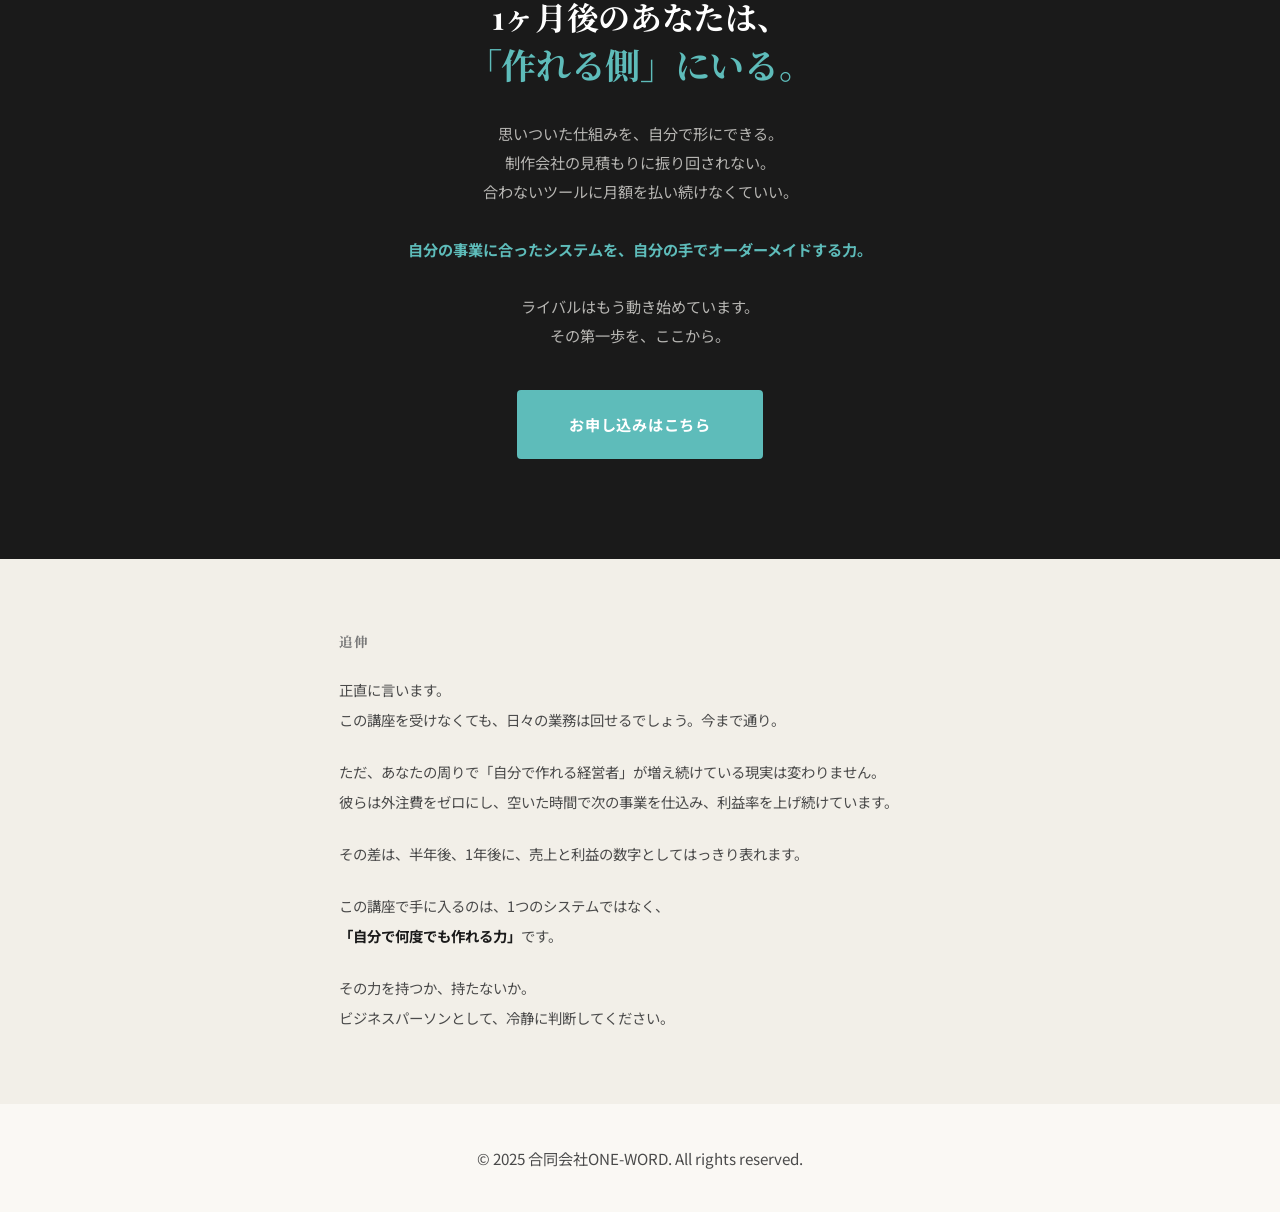
==== commit 737dc3d1: "Change 税別 to 税込 in pricing section Co-Authored-By: Claude Opus 4.6 <noreply@anthropic.com>" ====
--- a/index.html
+++ b/index.html
@@ -247,9 +247,9 @@
   <div class="container">
     <span class="label animate">PRICING</span>
     <h2 class="animate">受講料</h2>
-    <div class="pricing__original animate">定価¥200,000（税別）</div>
+    <div class="pricing__original animate">定価¥200,000（税込）</div>
     <div class="pricing__badge animate">残り4社限定 初回モニター価格</div>
-    <div class="pricing__price animate">¥148,000 <span>（税別）</span></div>
+    <div class="pricing__price animate">¥148,000 <span>（税込）</span></div>
     <p class="pricing__note animate">制作会社にシステム開発を依頼すれば、小規模でも300万円。<br>この講座で手に入れるのは、1つのシステムではありません。<br><strong>「自分で何度でも作れる力」そのものです。</strong><br><br>1回の外注費の30分の1で、今後何度でも使えるスキルが手に入ります。</p>
     <a href="https://docs.google.com/forms/d/e/1FAIpQLSeRiAV83-ahXmSRUGzZacNjD_d8bTJrzepeIL0aIa-EX3j33Q/viewform?usp=dialog" target="_blank" class="cta__btn cta__btn--pricing animate">お申し込みはこちら</a>
   </div>
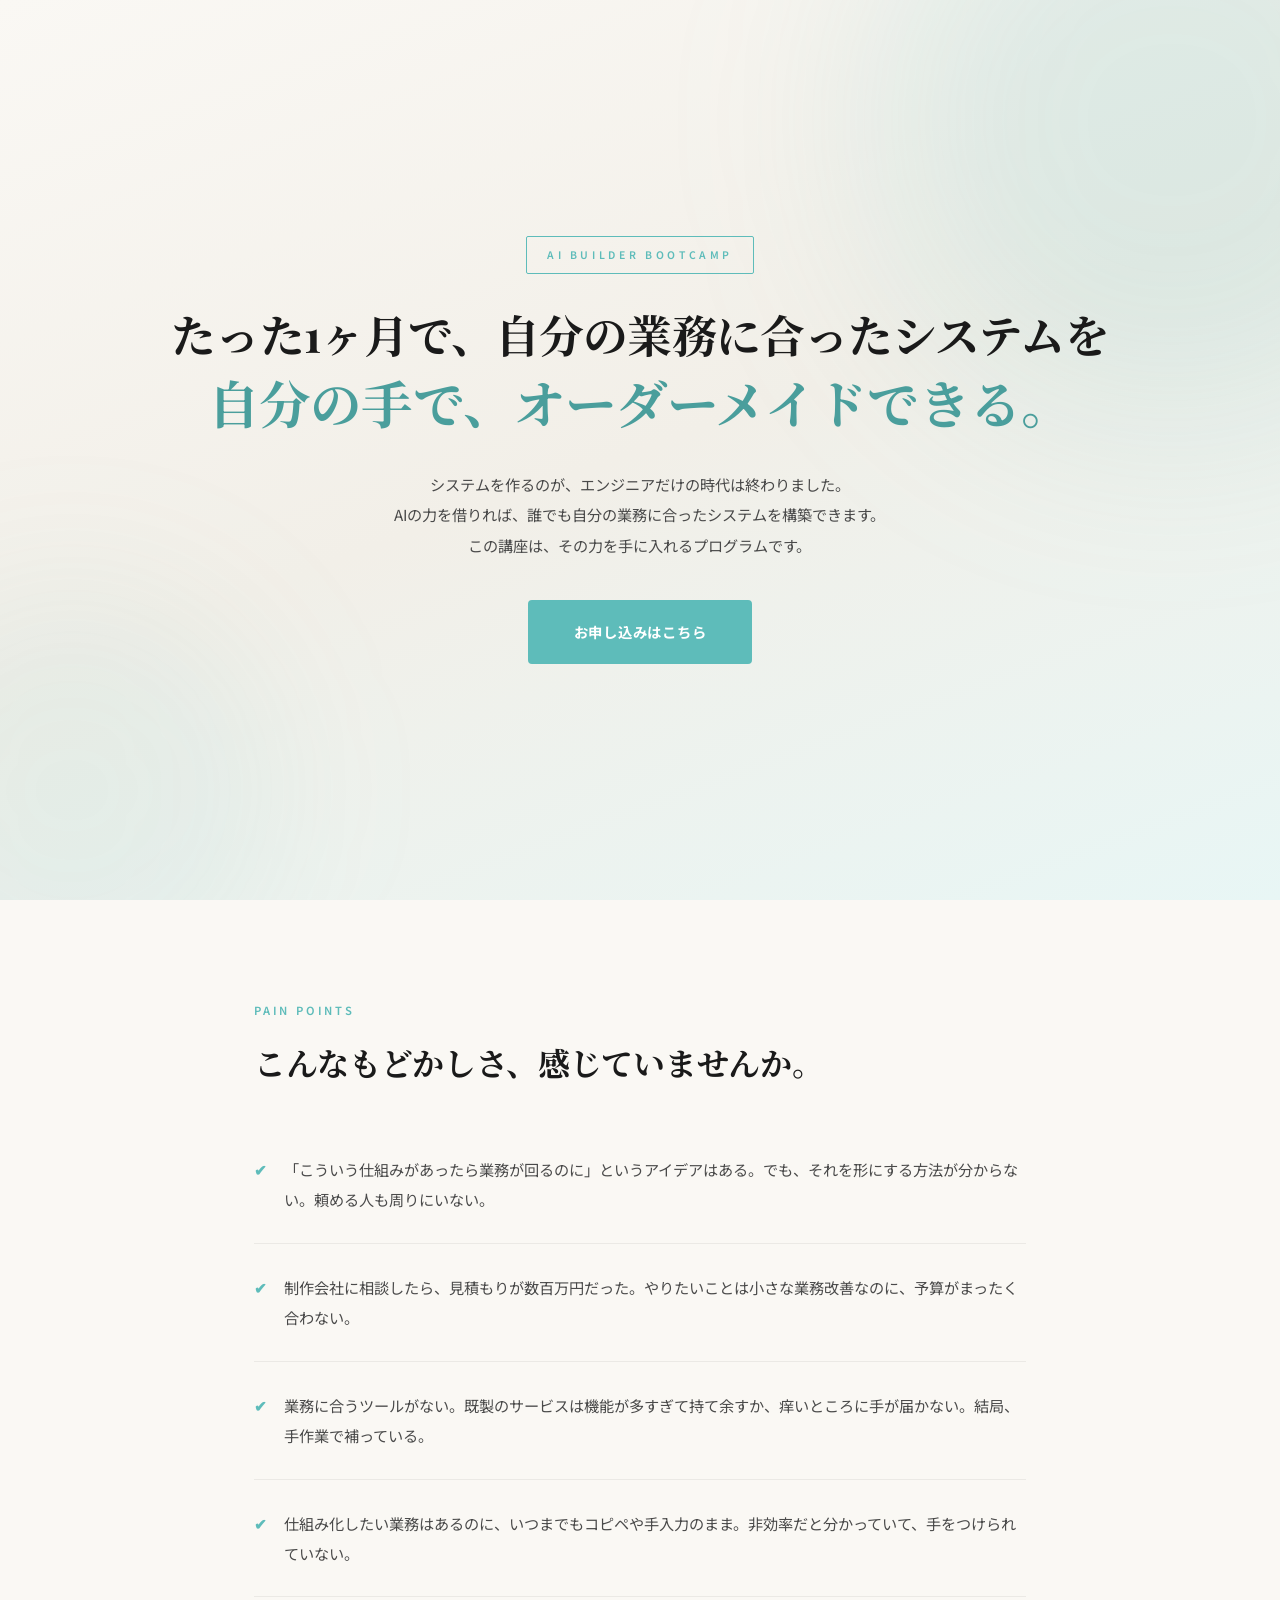
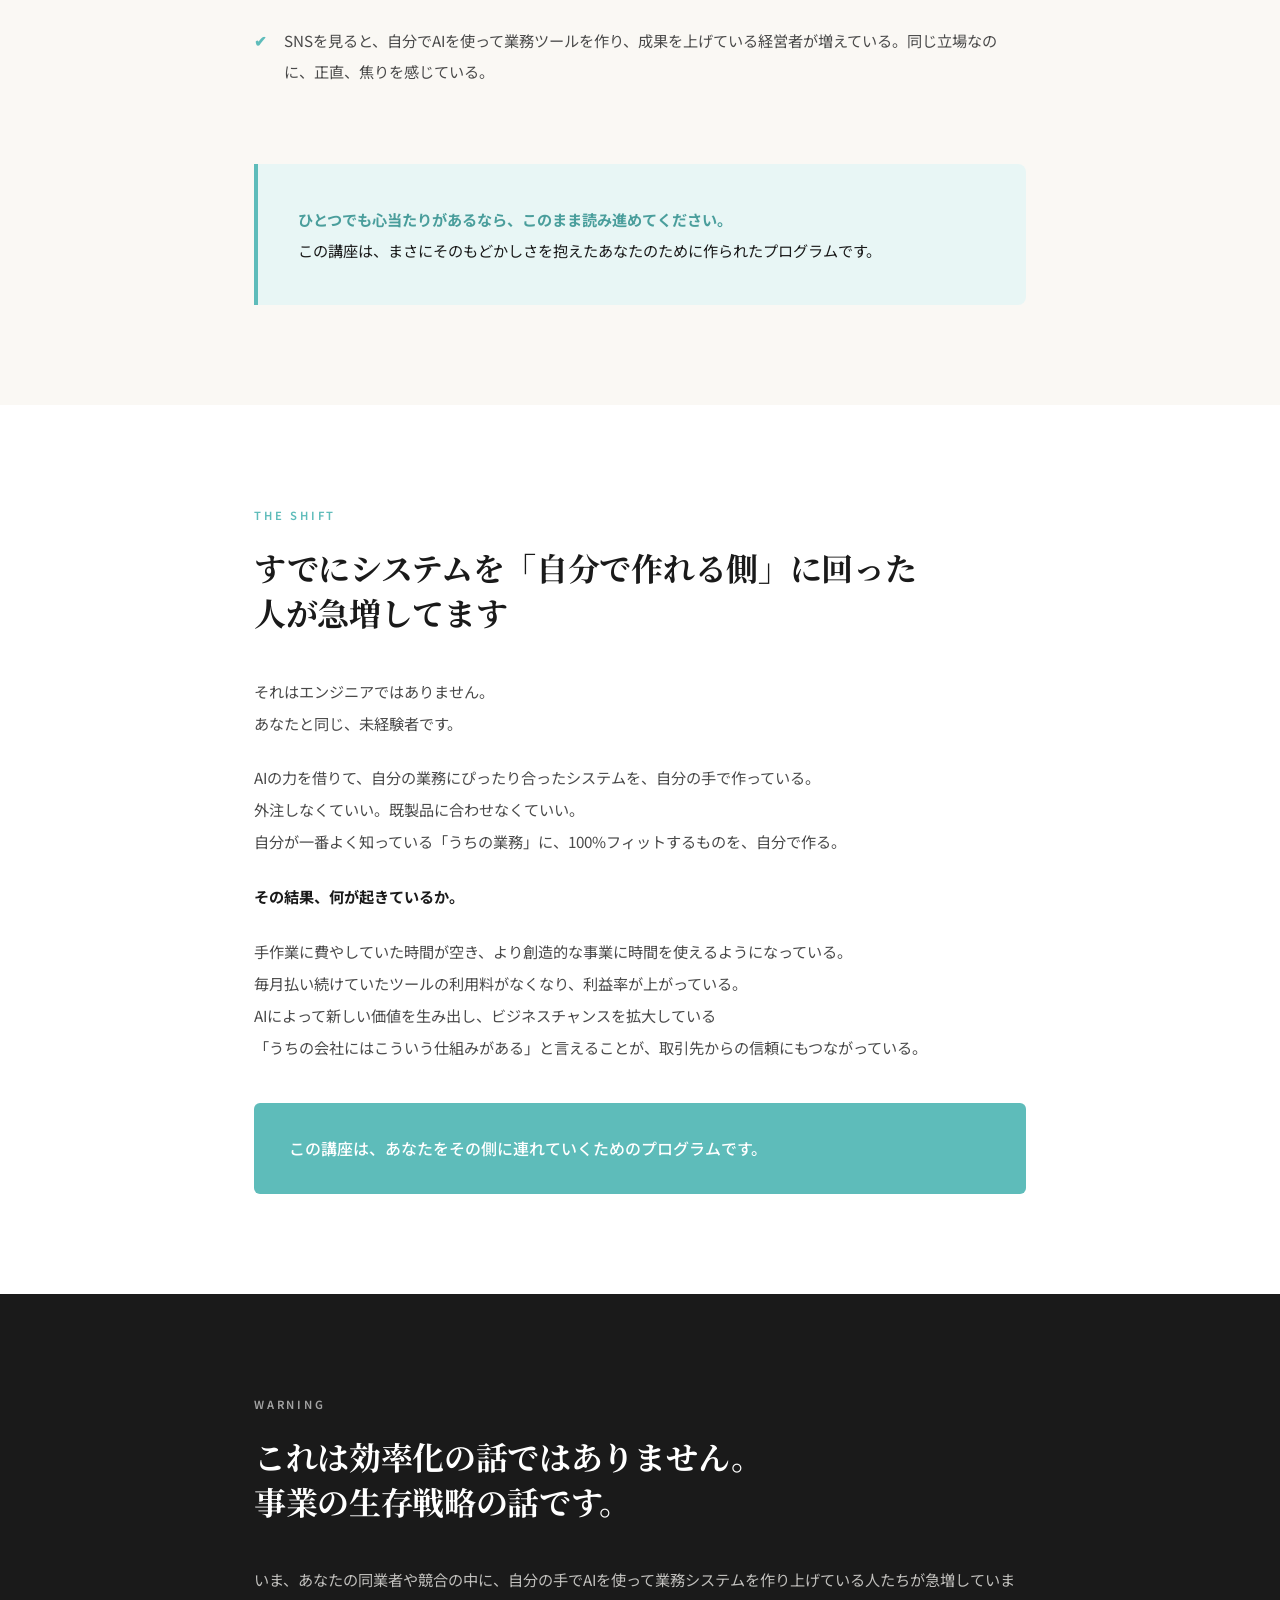
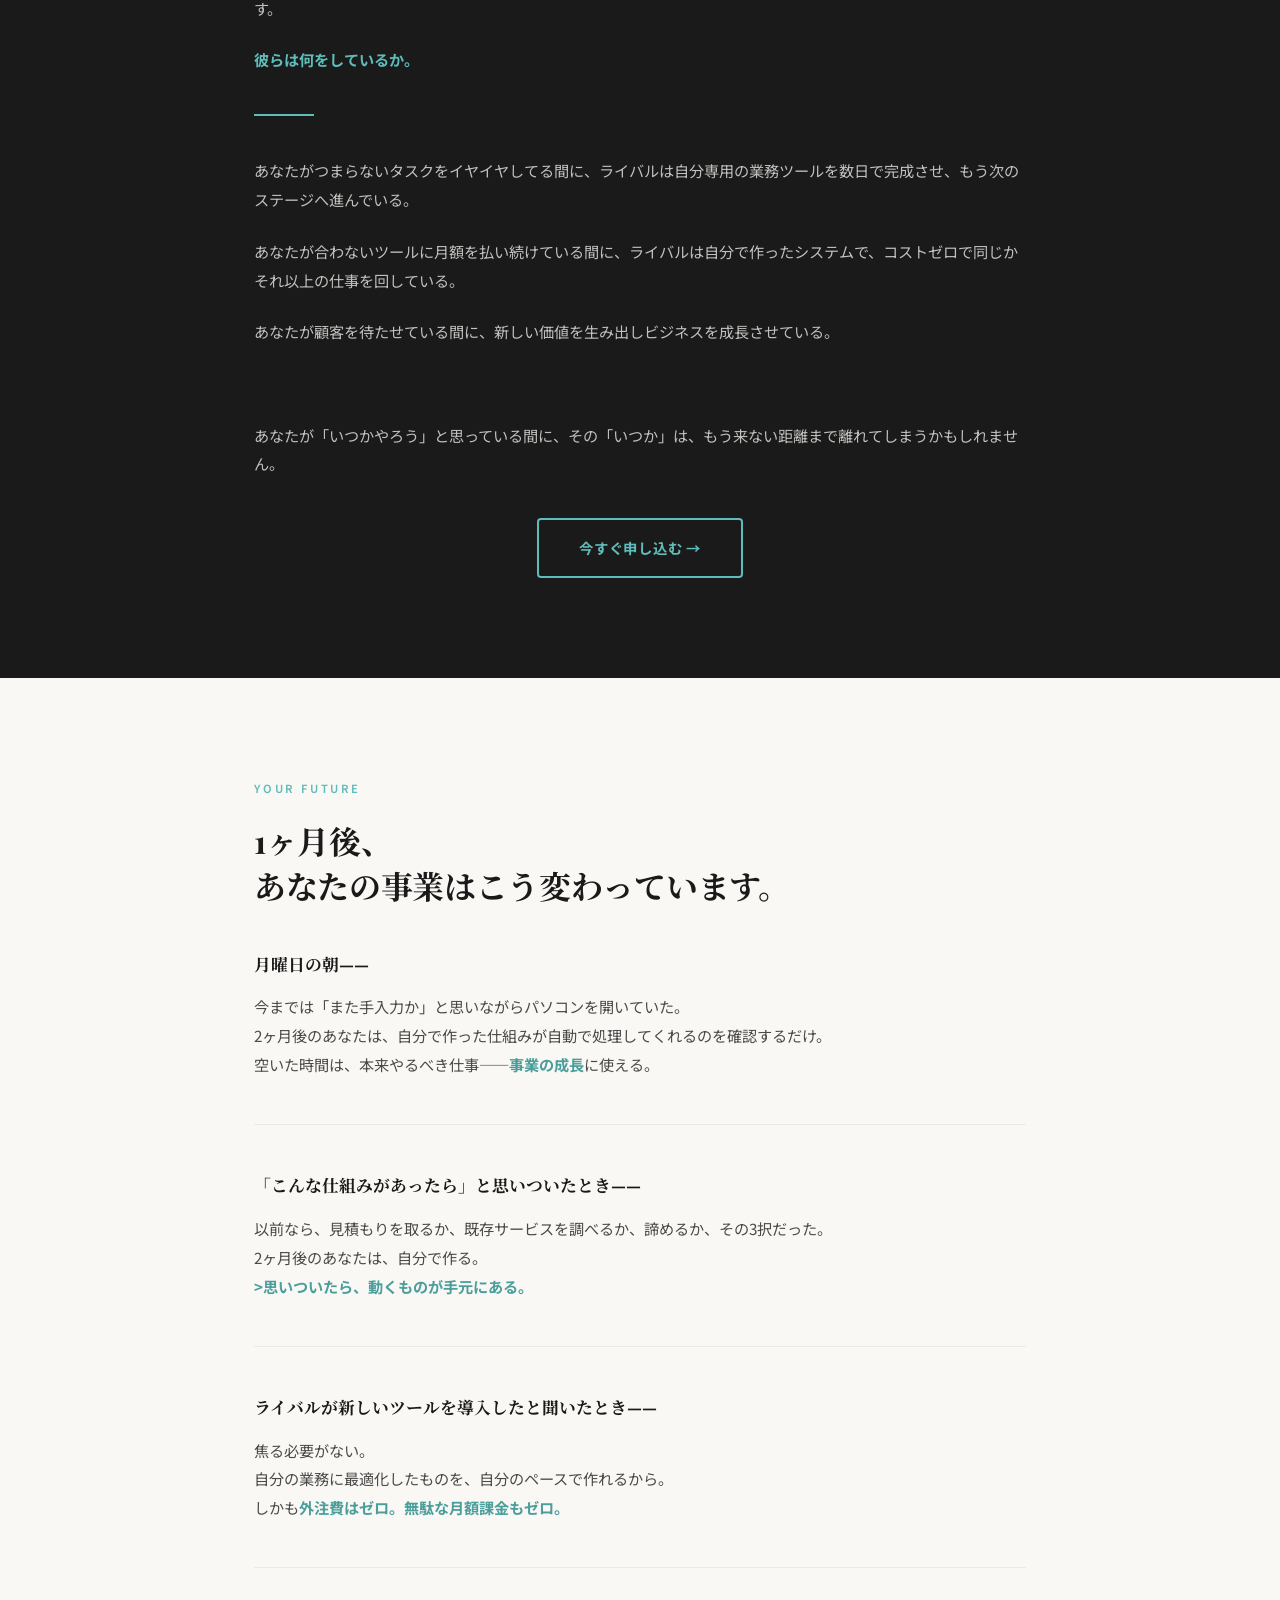
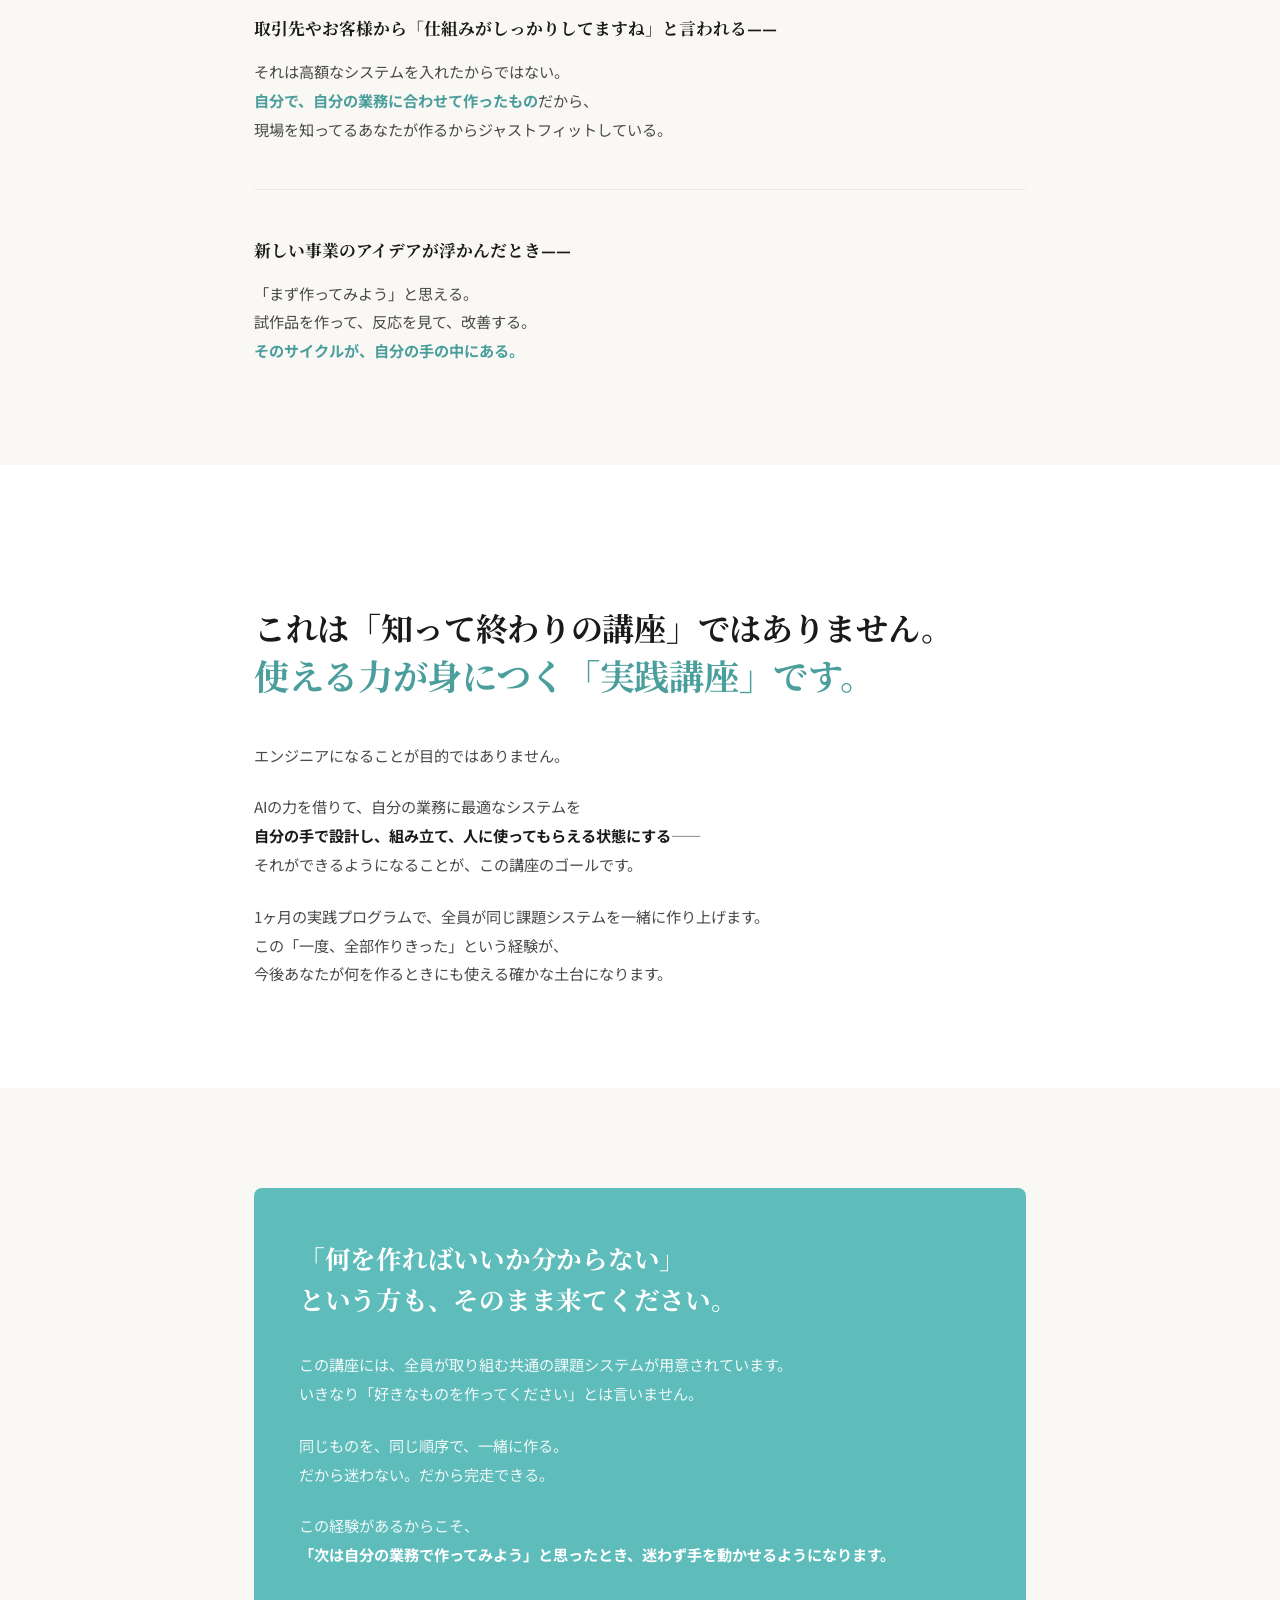
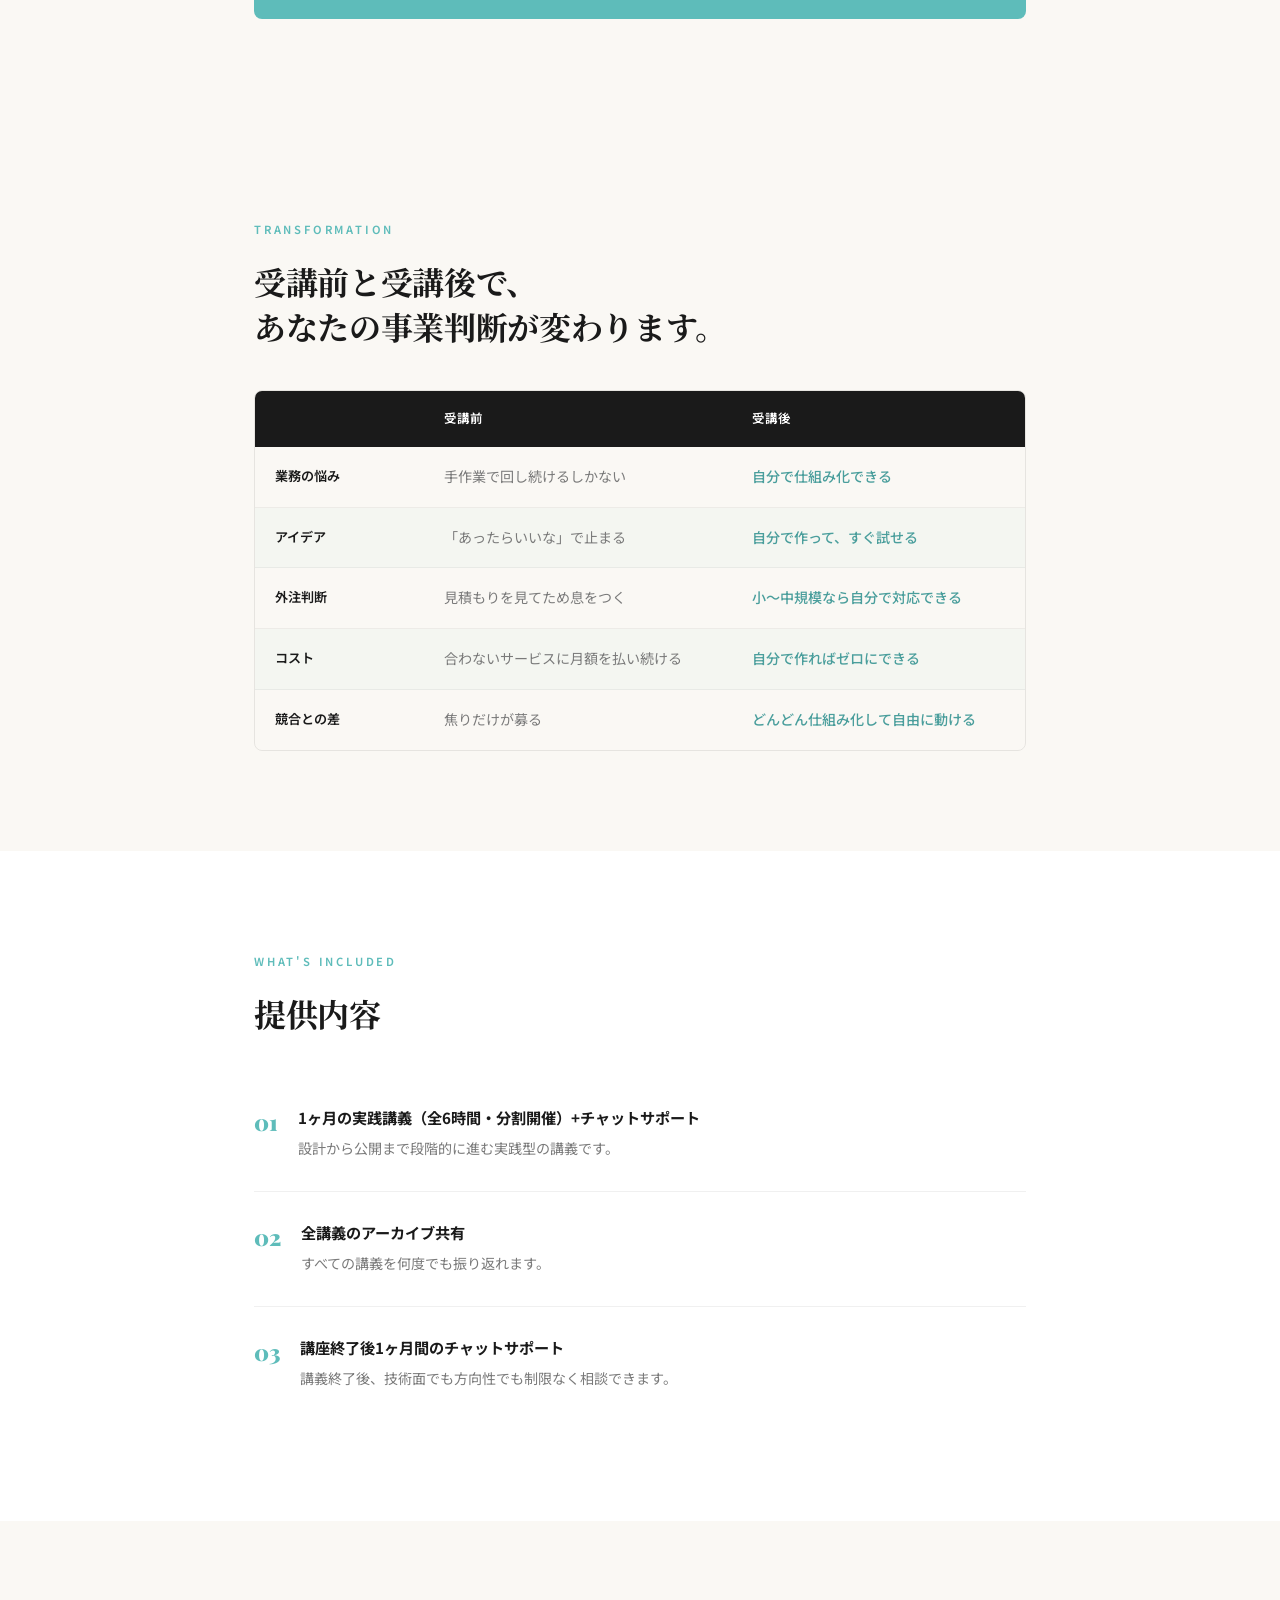
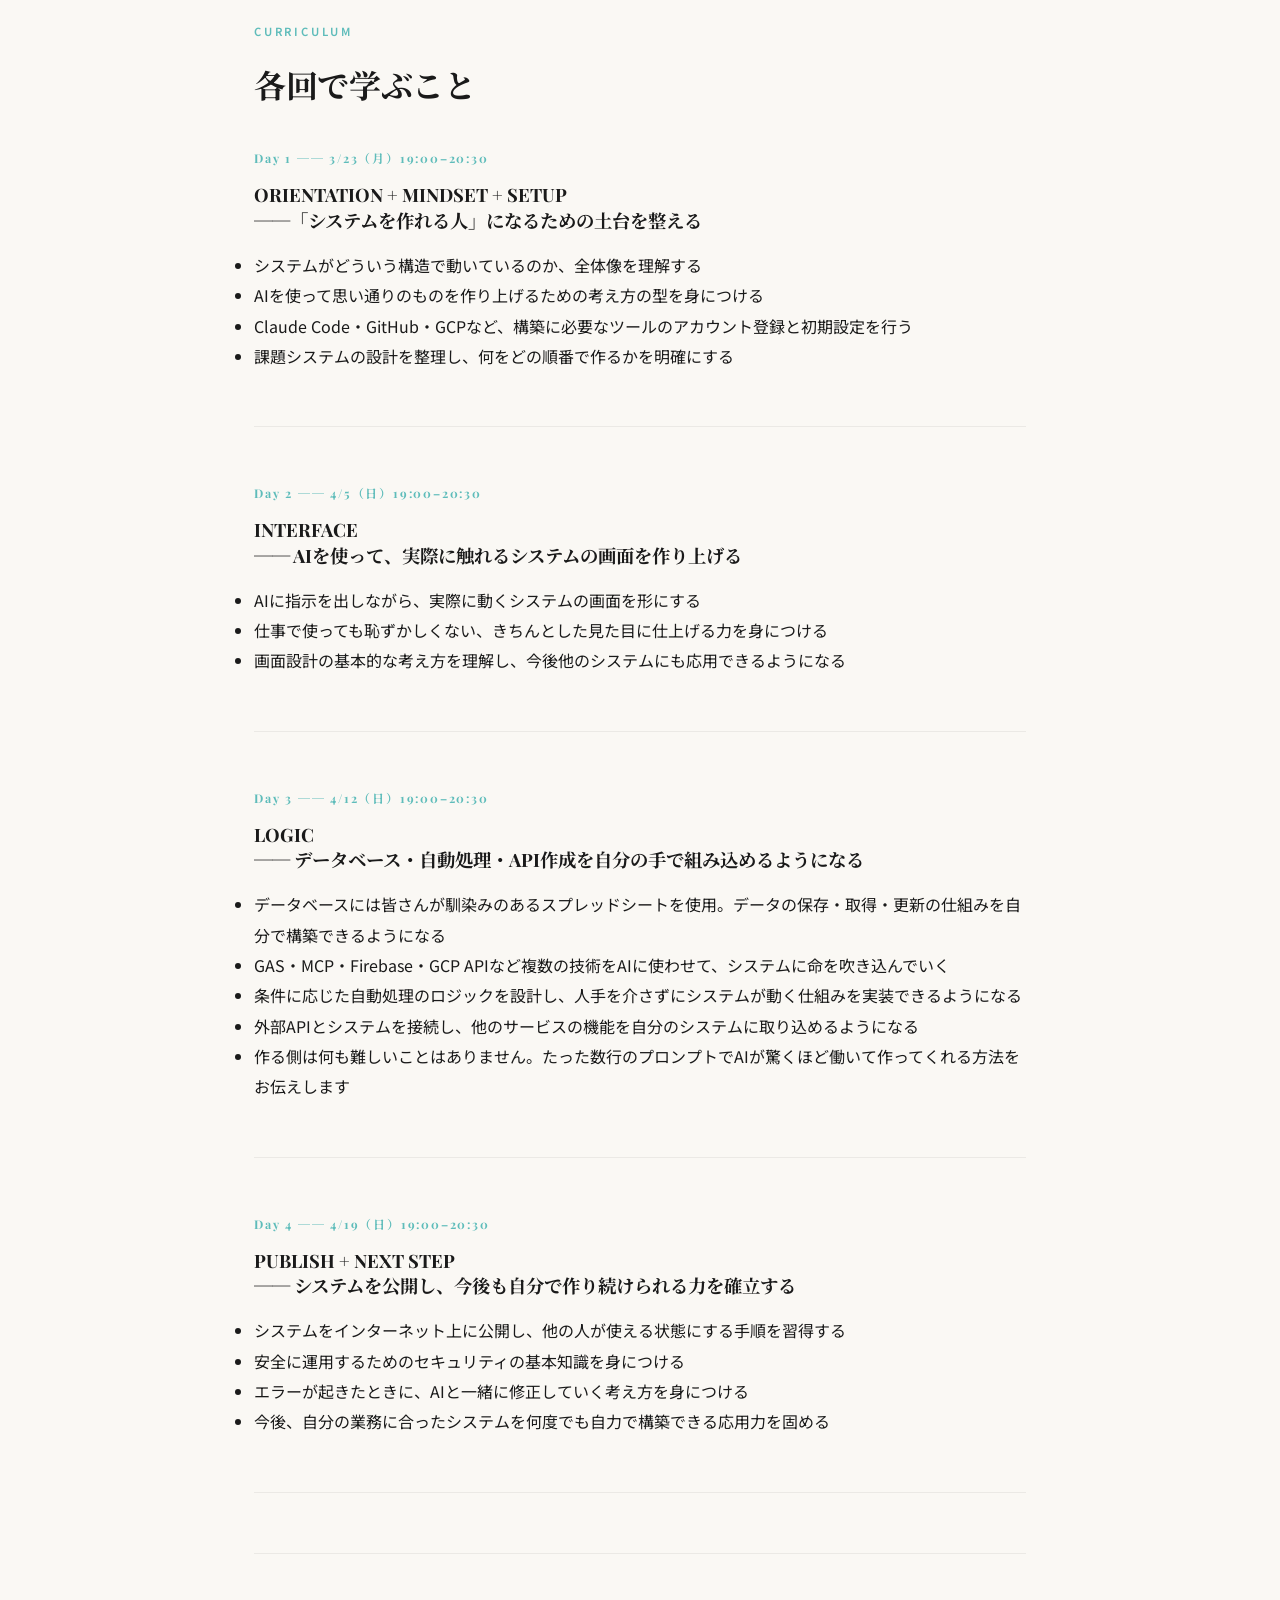
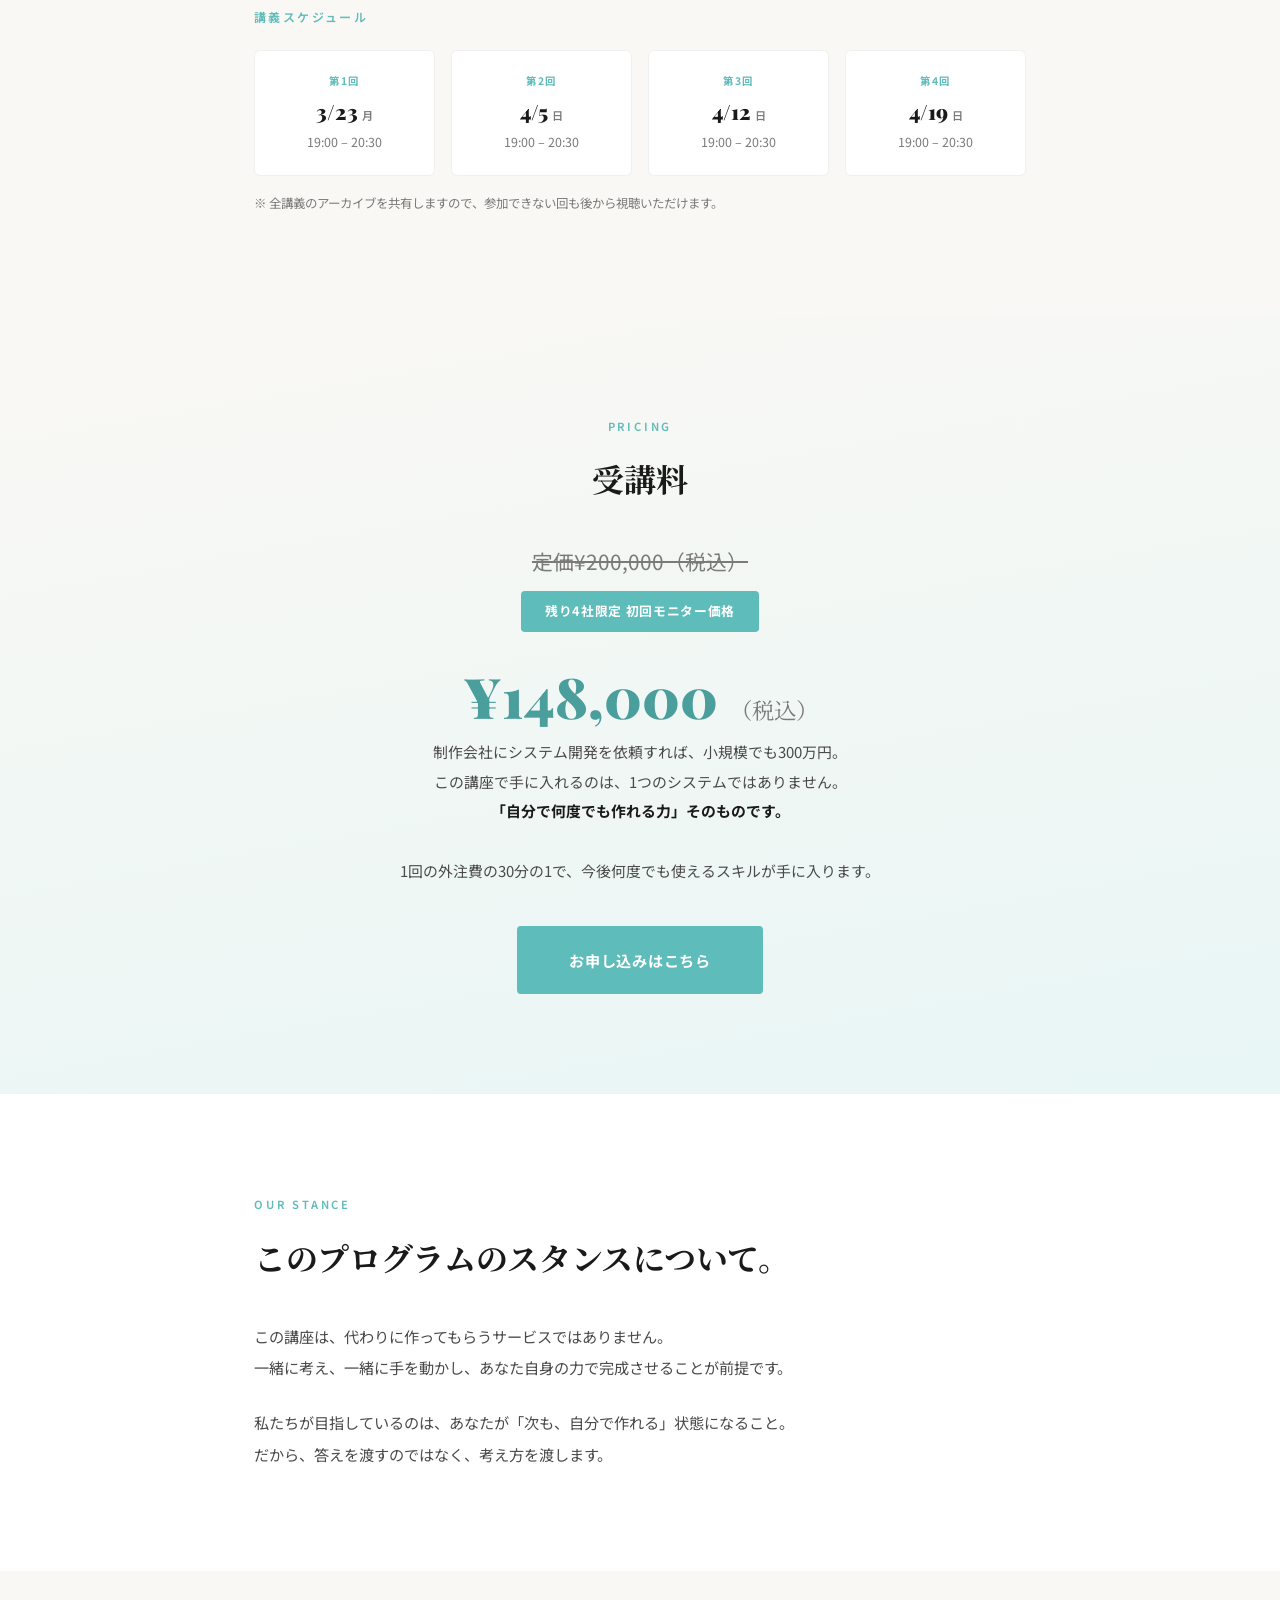
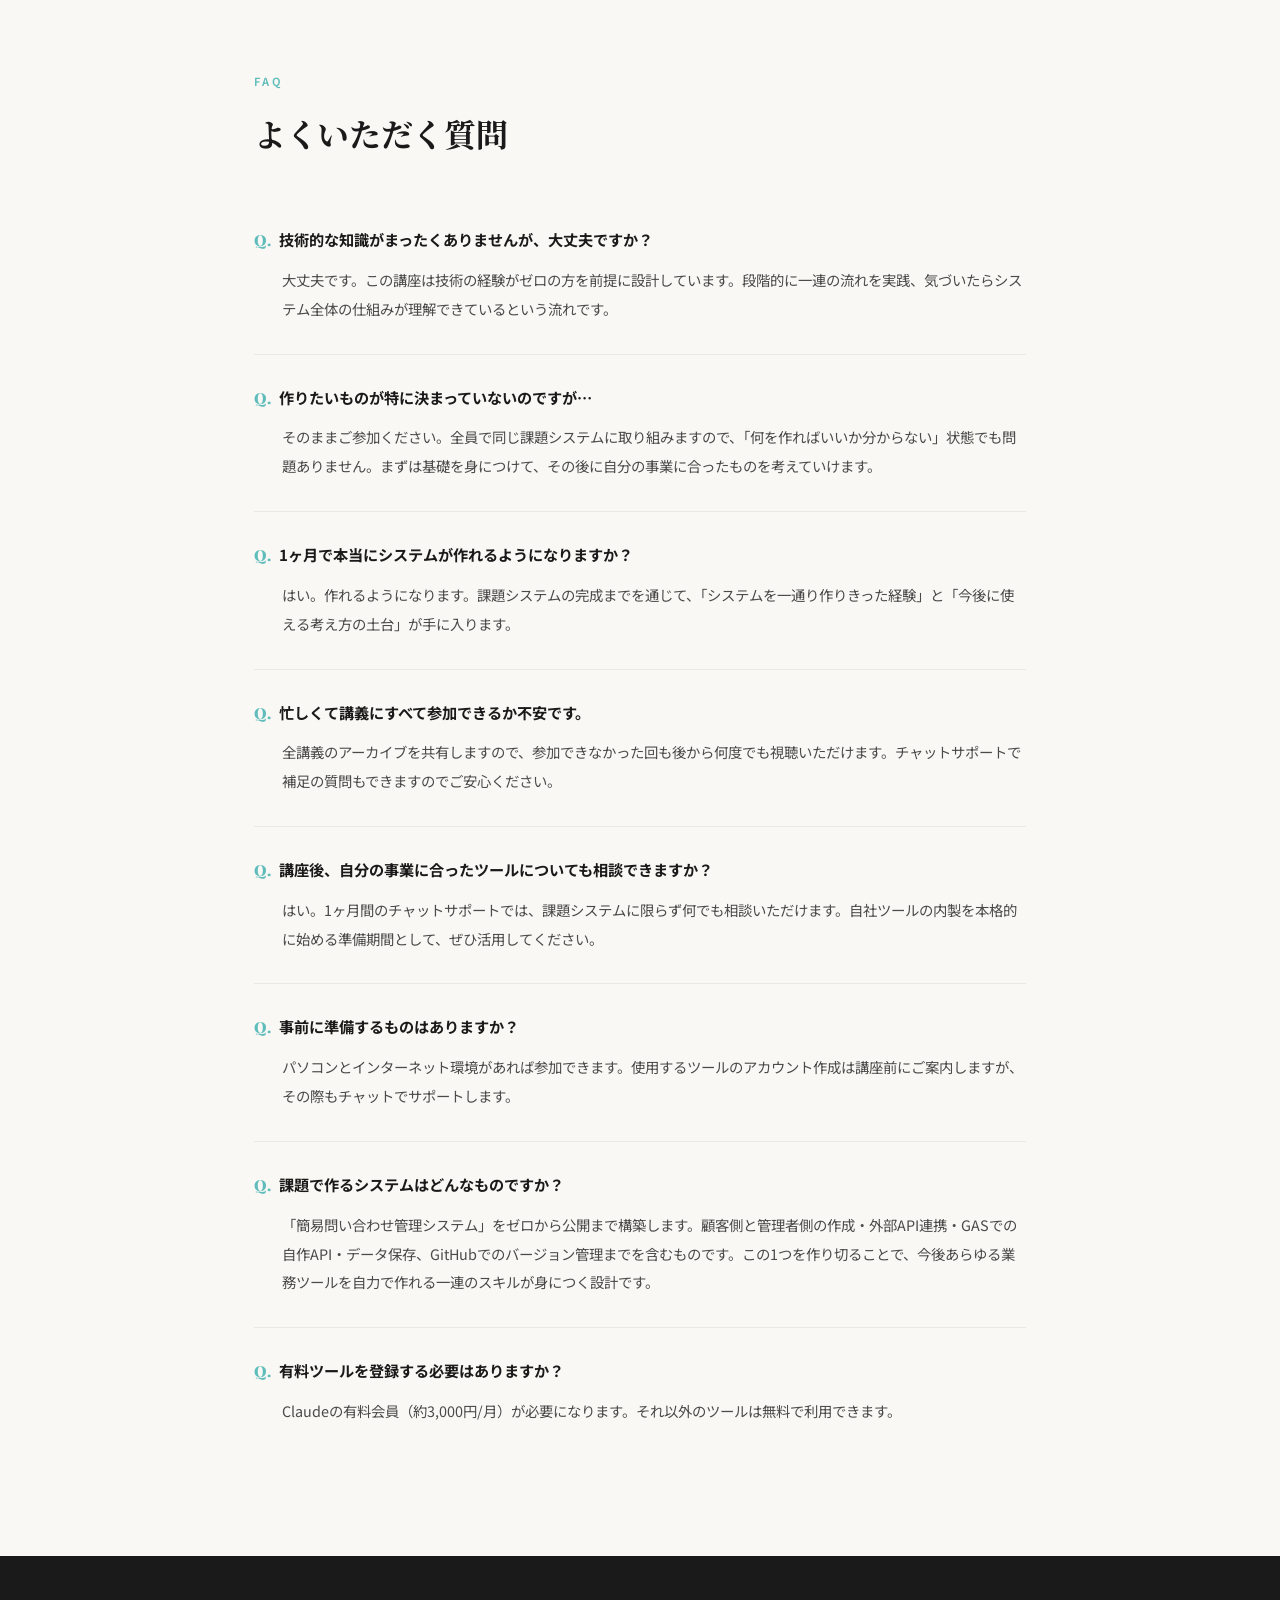
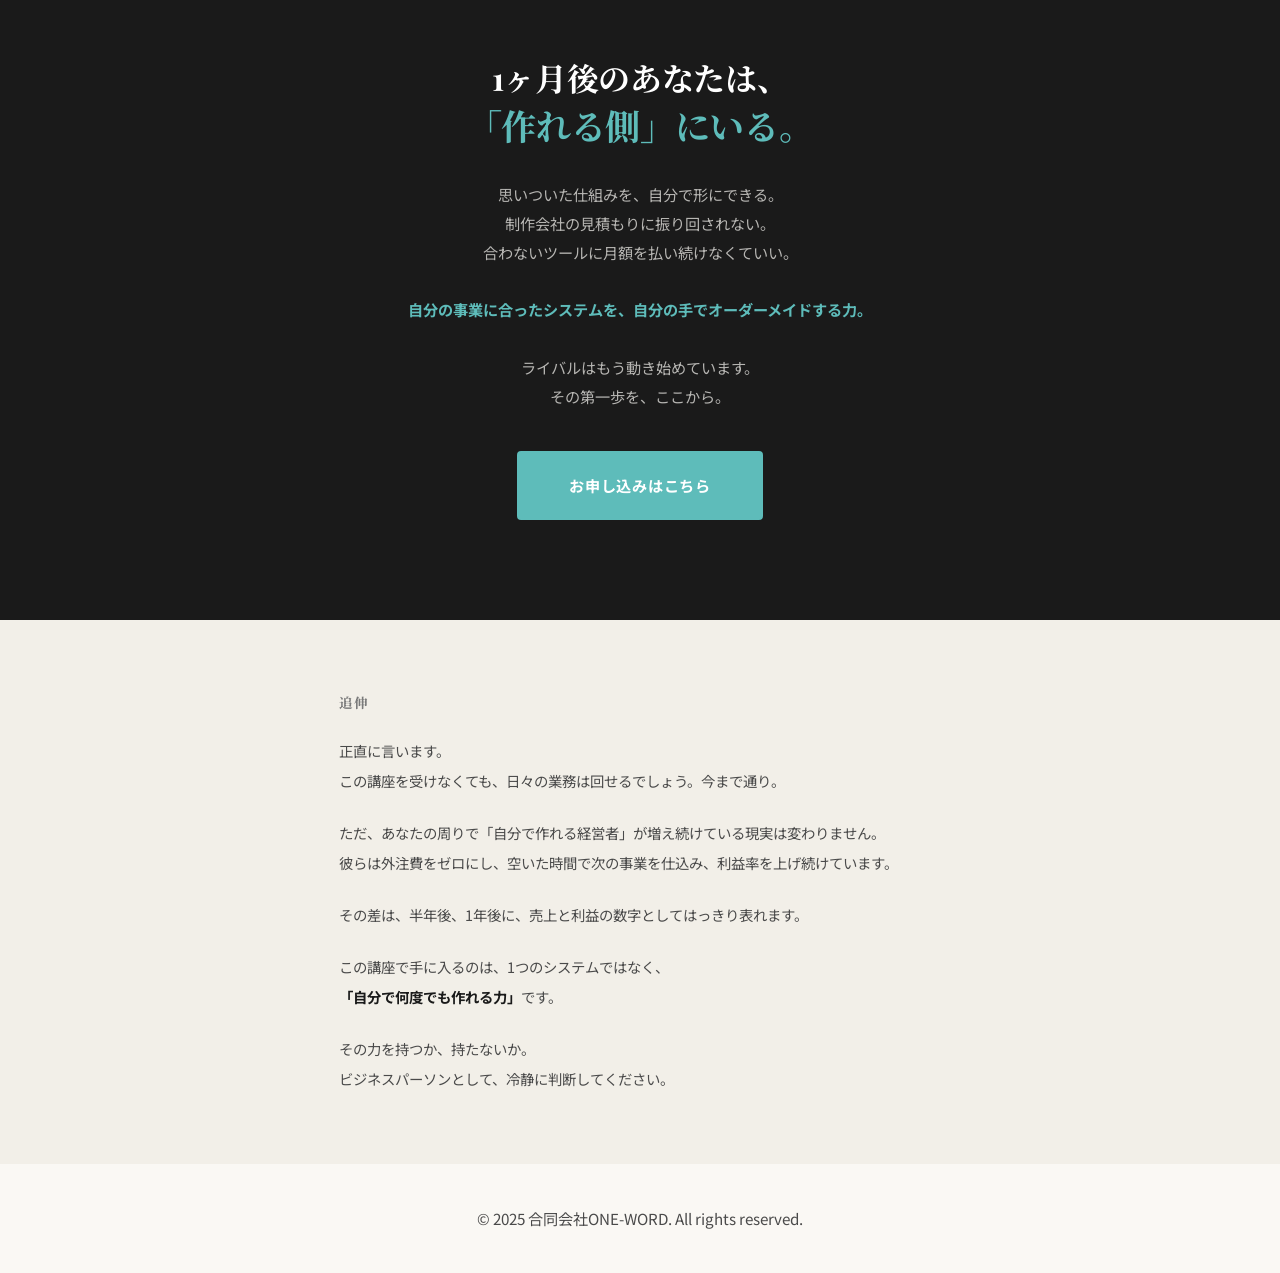
==== commit 207de232: "Update Day 3 curriculum to highlight spreadsheet DB, multiple AI technologies, and ease of use Co-Au" ====
--- a/index.html
+++ b/index.html
@@ -194,11 +194,11 @@
       <span class="curriculum__step-num">Day 3 ── 4/12（日）19:00–20:30</span>
       <h3>LOGIC<br>── データベース・自動処理・API作成を自分の手で組み込めるようになる</h3>
       <ul class="curriculum__list">
-        <li>データベースを活用し、データの保存・取得・更新の仕組みを自分で構築できるようになる</li>
-        <li>GAS（Google Apps Script）を使って、自分専用のAPIを作成できるようになる</li>
+        <li>データベースには皆さんが馴染みのあるスプレッドシートを使用。データの保存・取得・更新の仕組みを自分で構築できるようになる</li>
+        <li>GAS・MCP・Firebase・GCP APIなど複数の技術をAIに使わせて、システムに命を吹き込んでいく</li>
         <li>条件に応じた自動処理のロジックを設計し、人手を介さずにシステムが動く仕組みを実装できるようになる</li>
         <li>外部APIとシステムを接続し、他のサービスの機能を自分のシステムに取り込めるようになる</li>
-        <li>画面と裏側を連動させ、「本当に使える業務システム」として完成させる力を身につける</li>
+        <li>作る側は何も難しいことはありません。たった数行のプロンプトでAIが驚くほど働いて作ってくれる方法をお伝えします</li>
       </ul>
     </div>
 
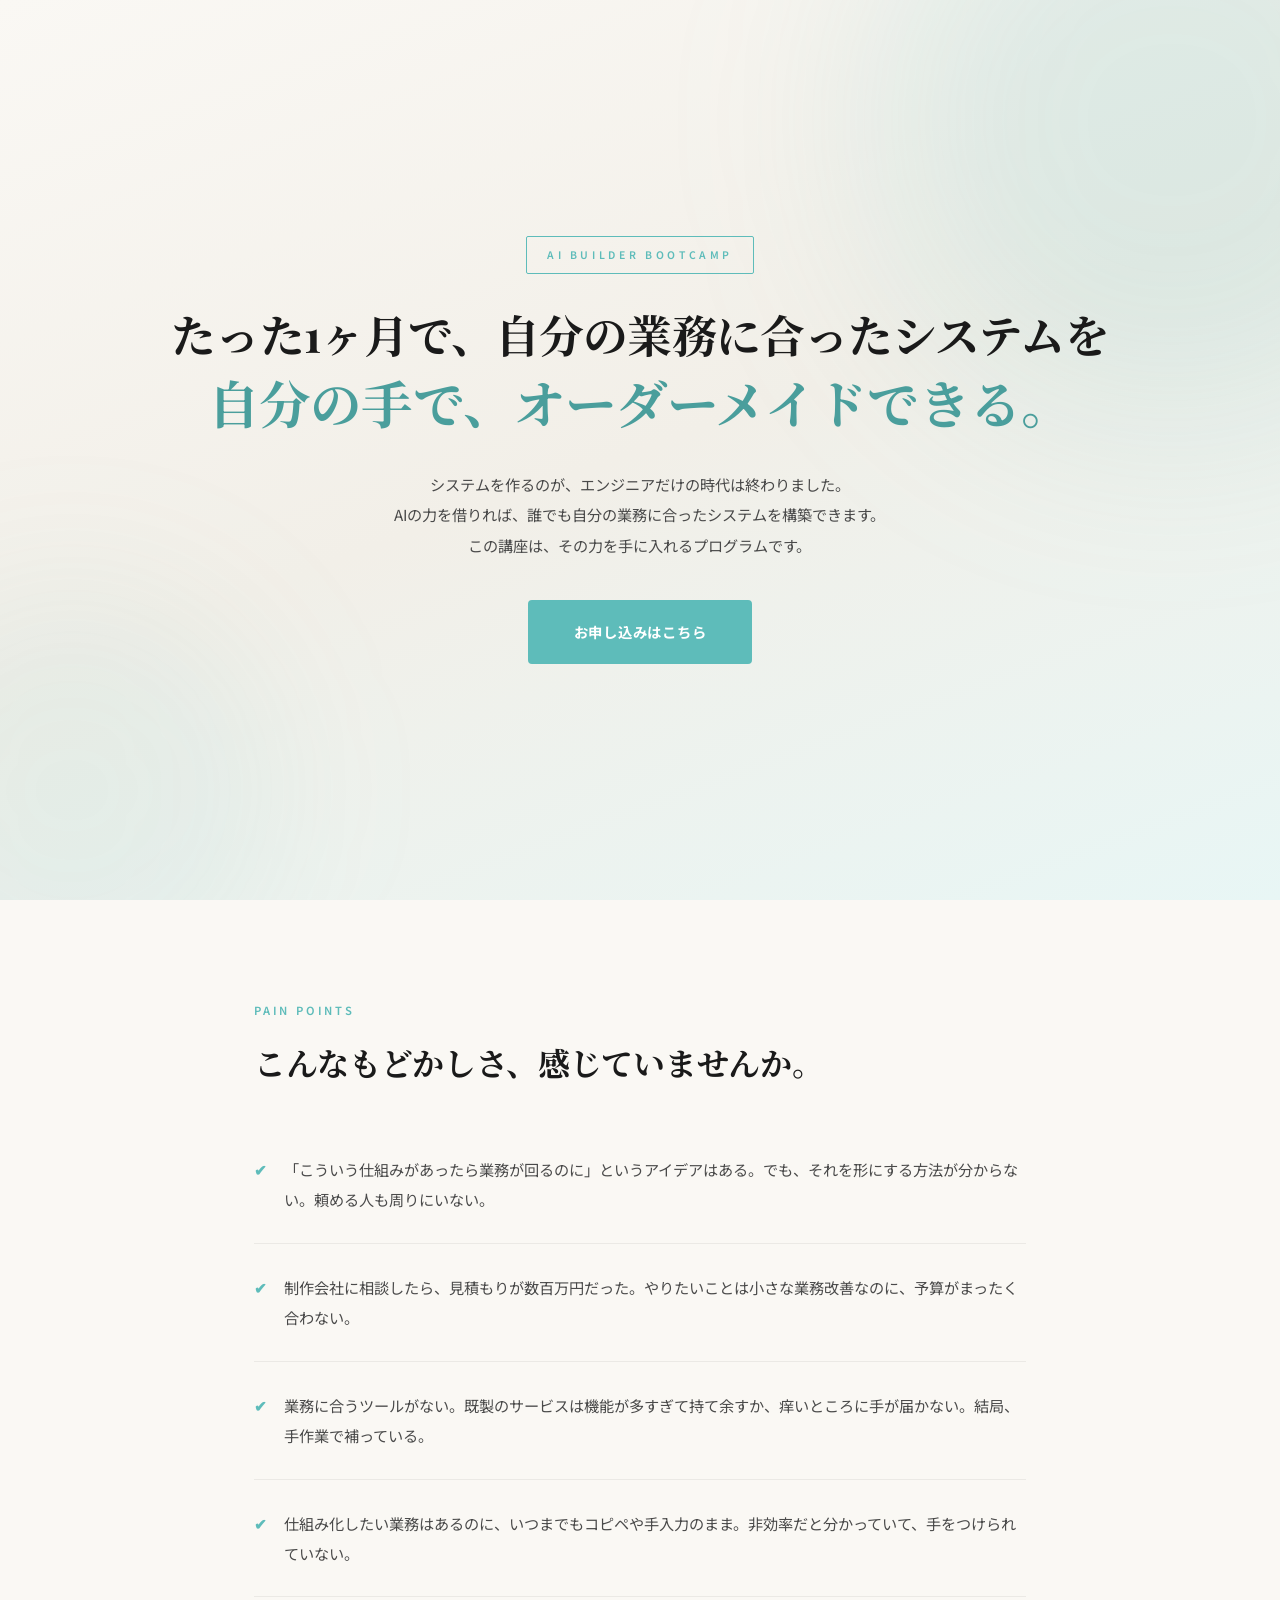
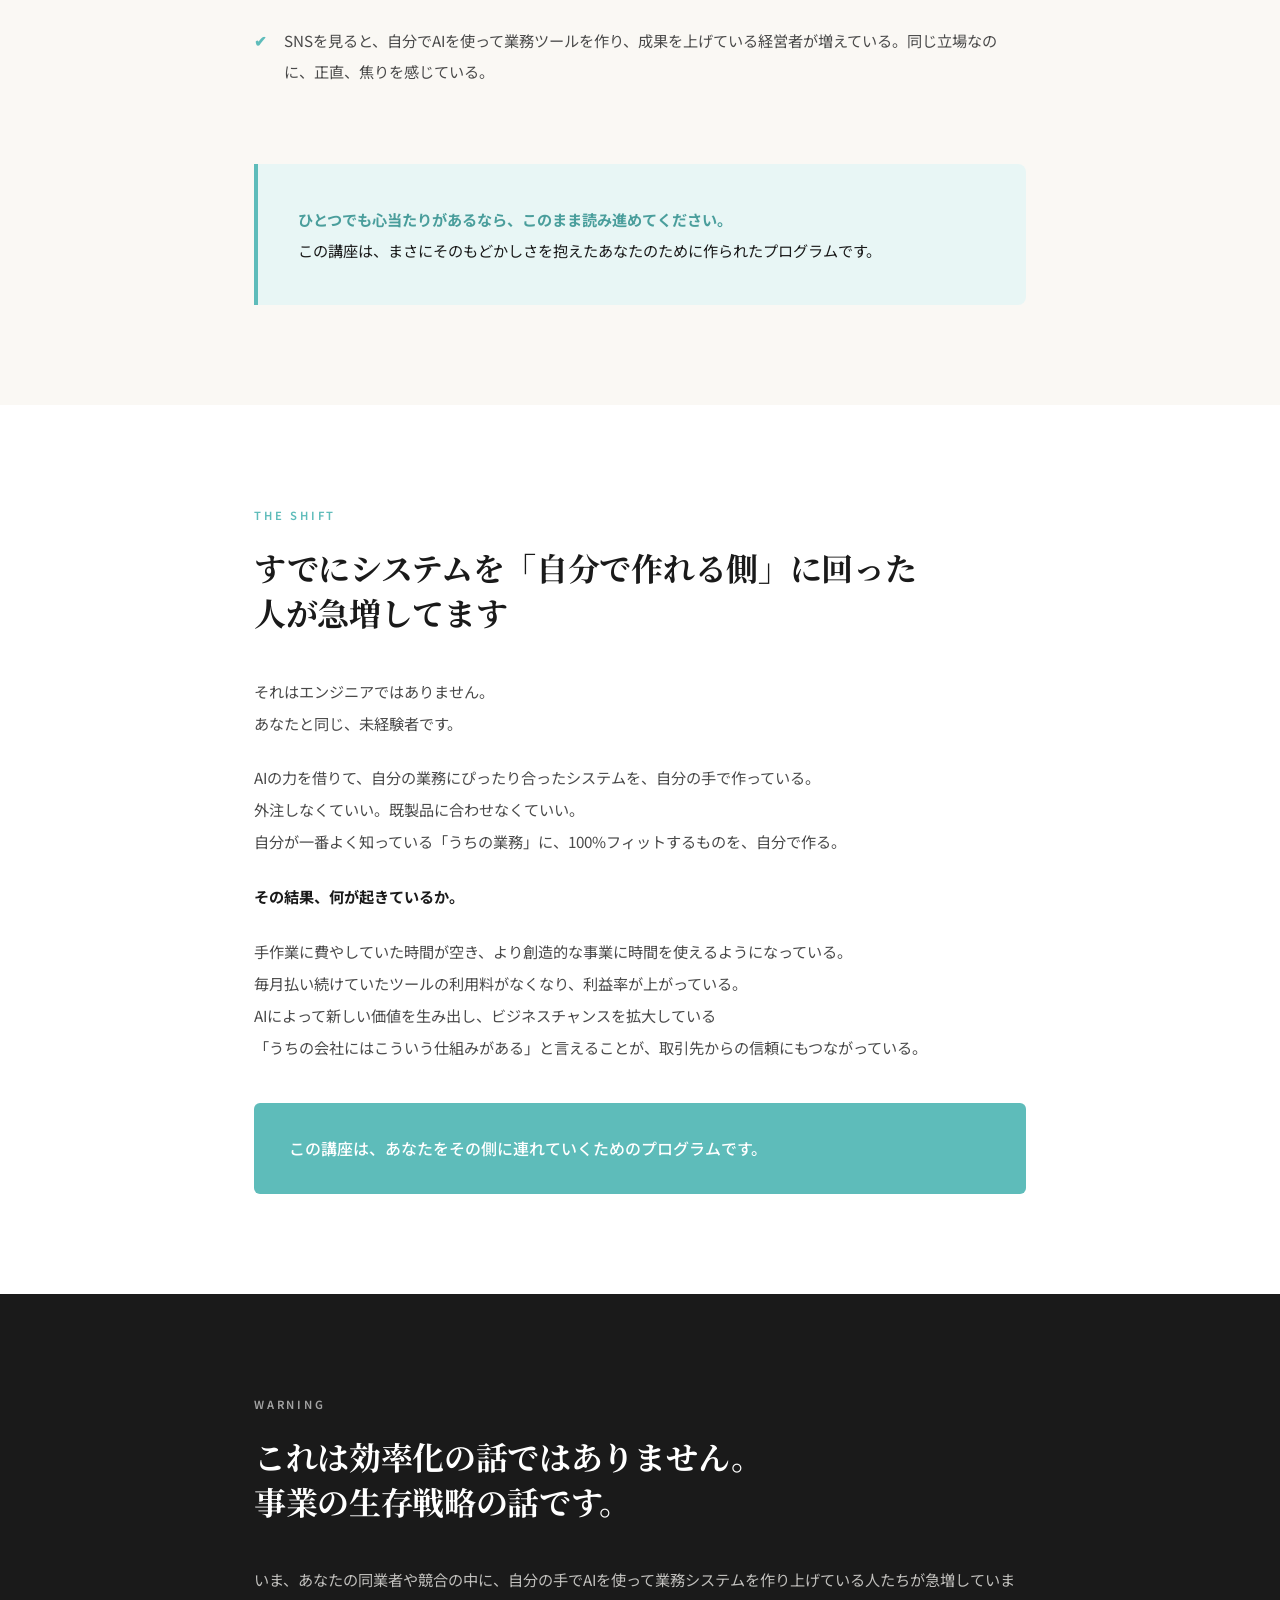
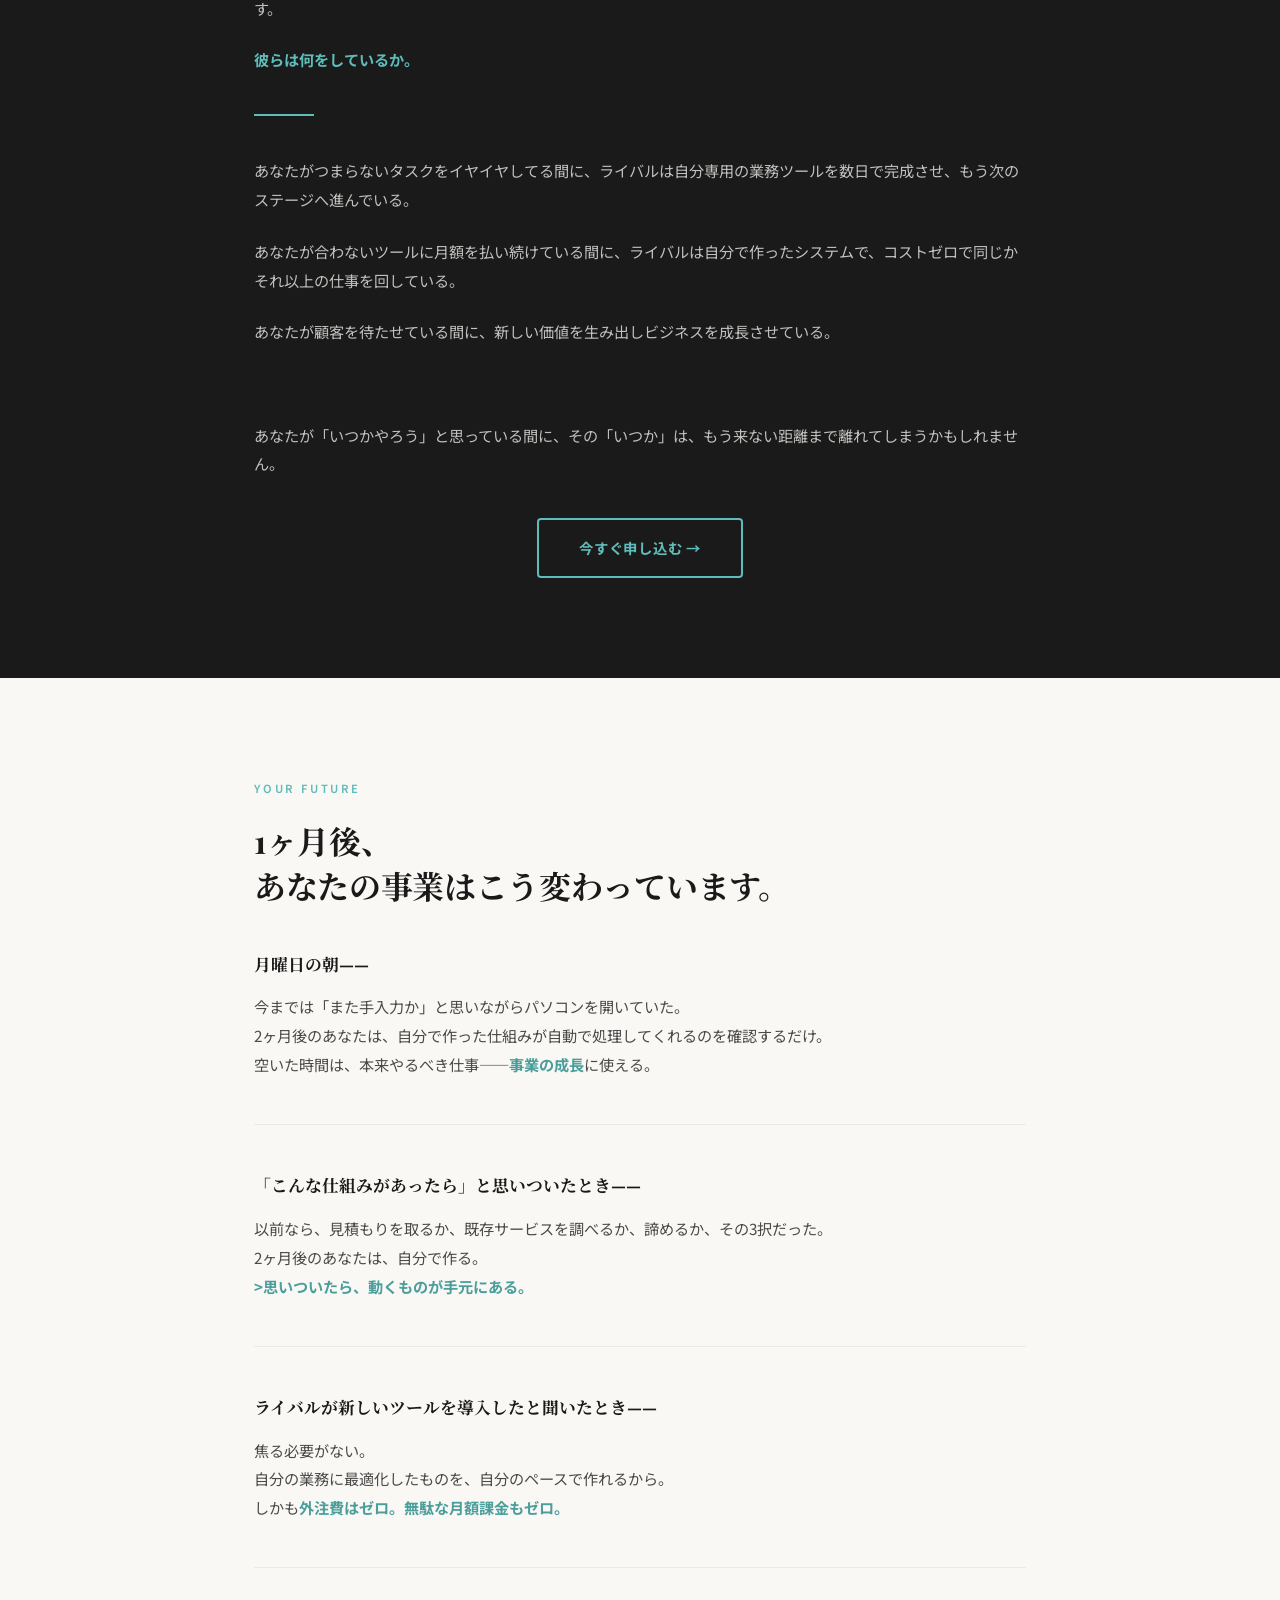
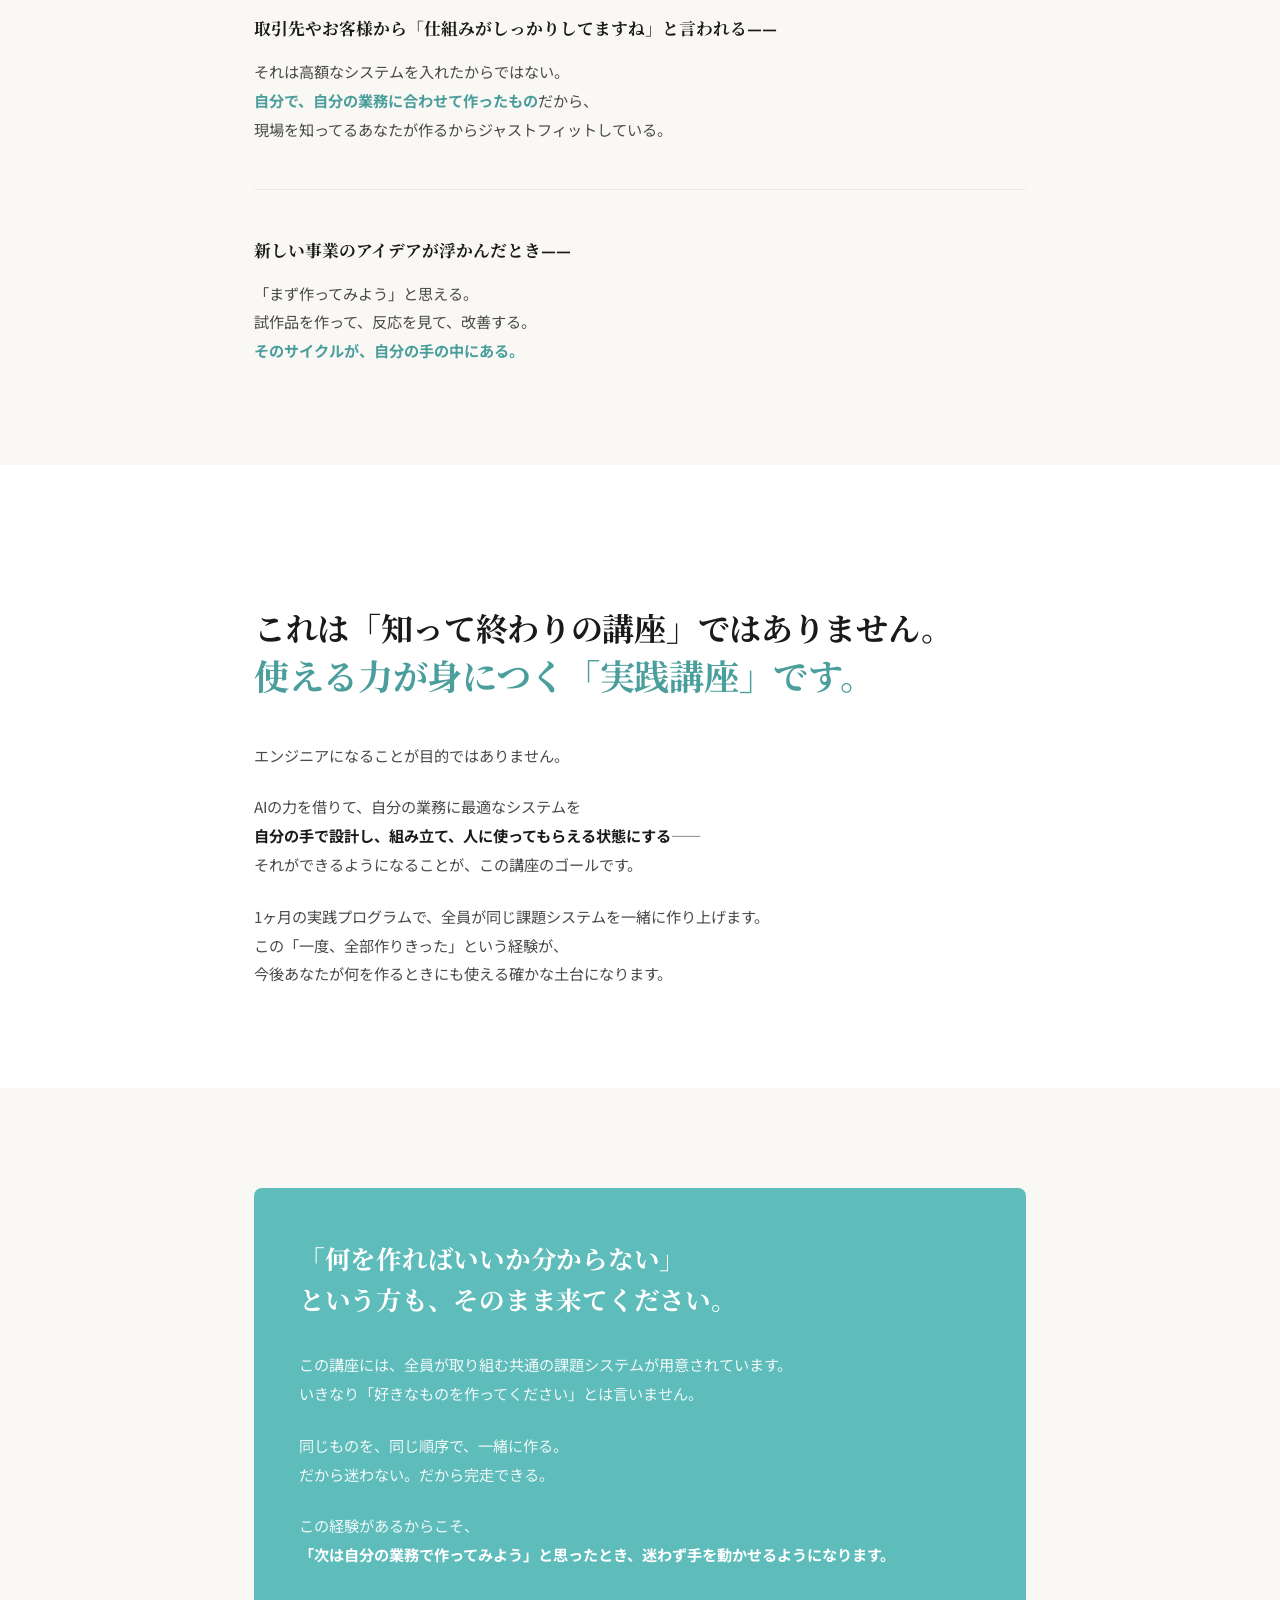
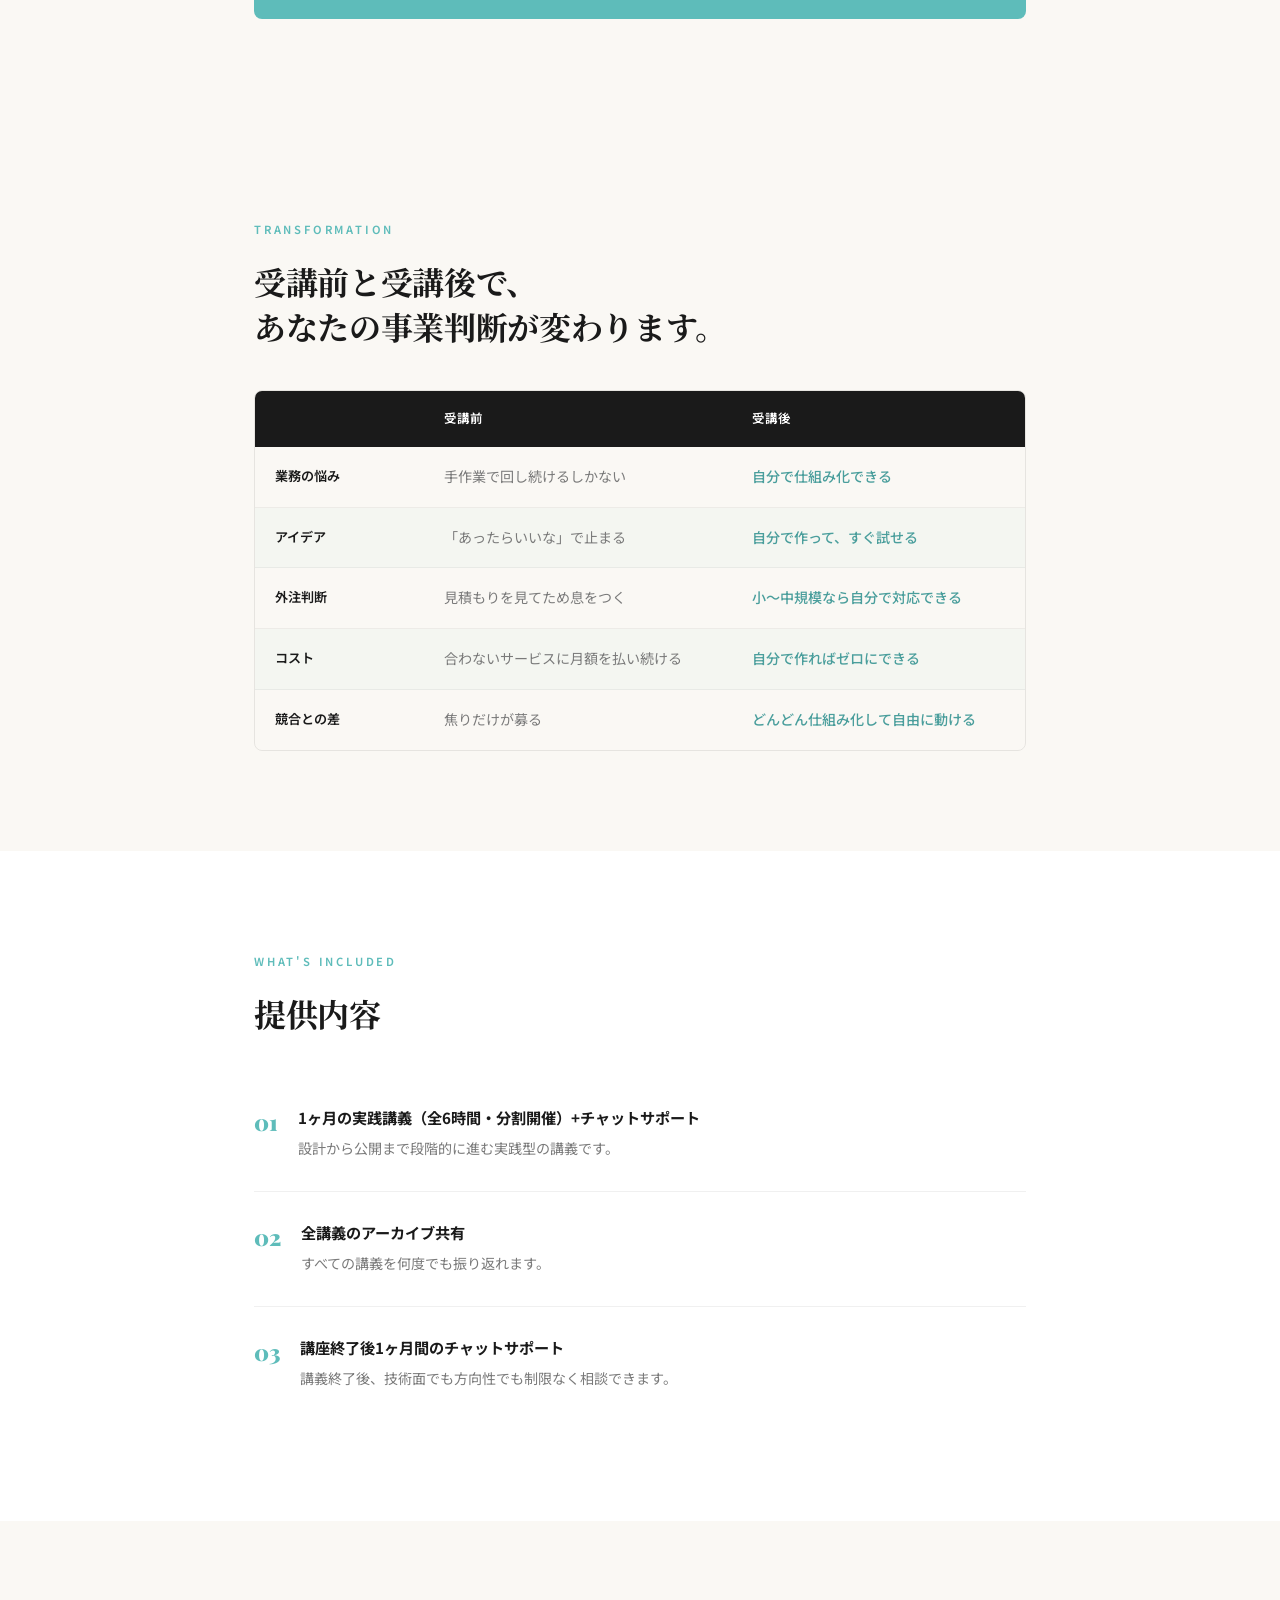
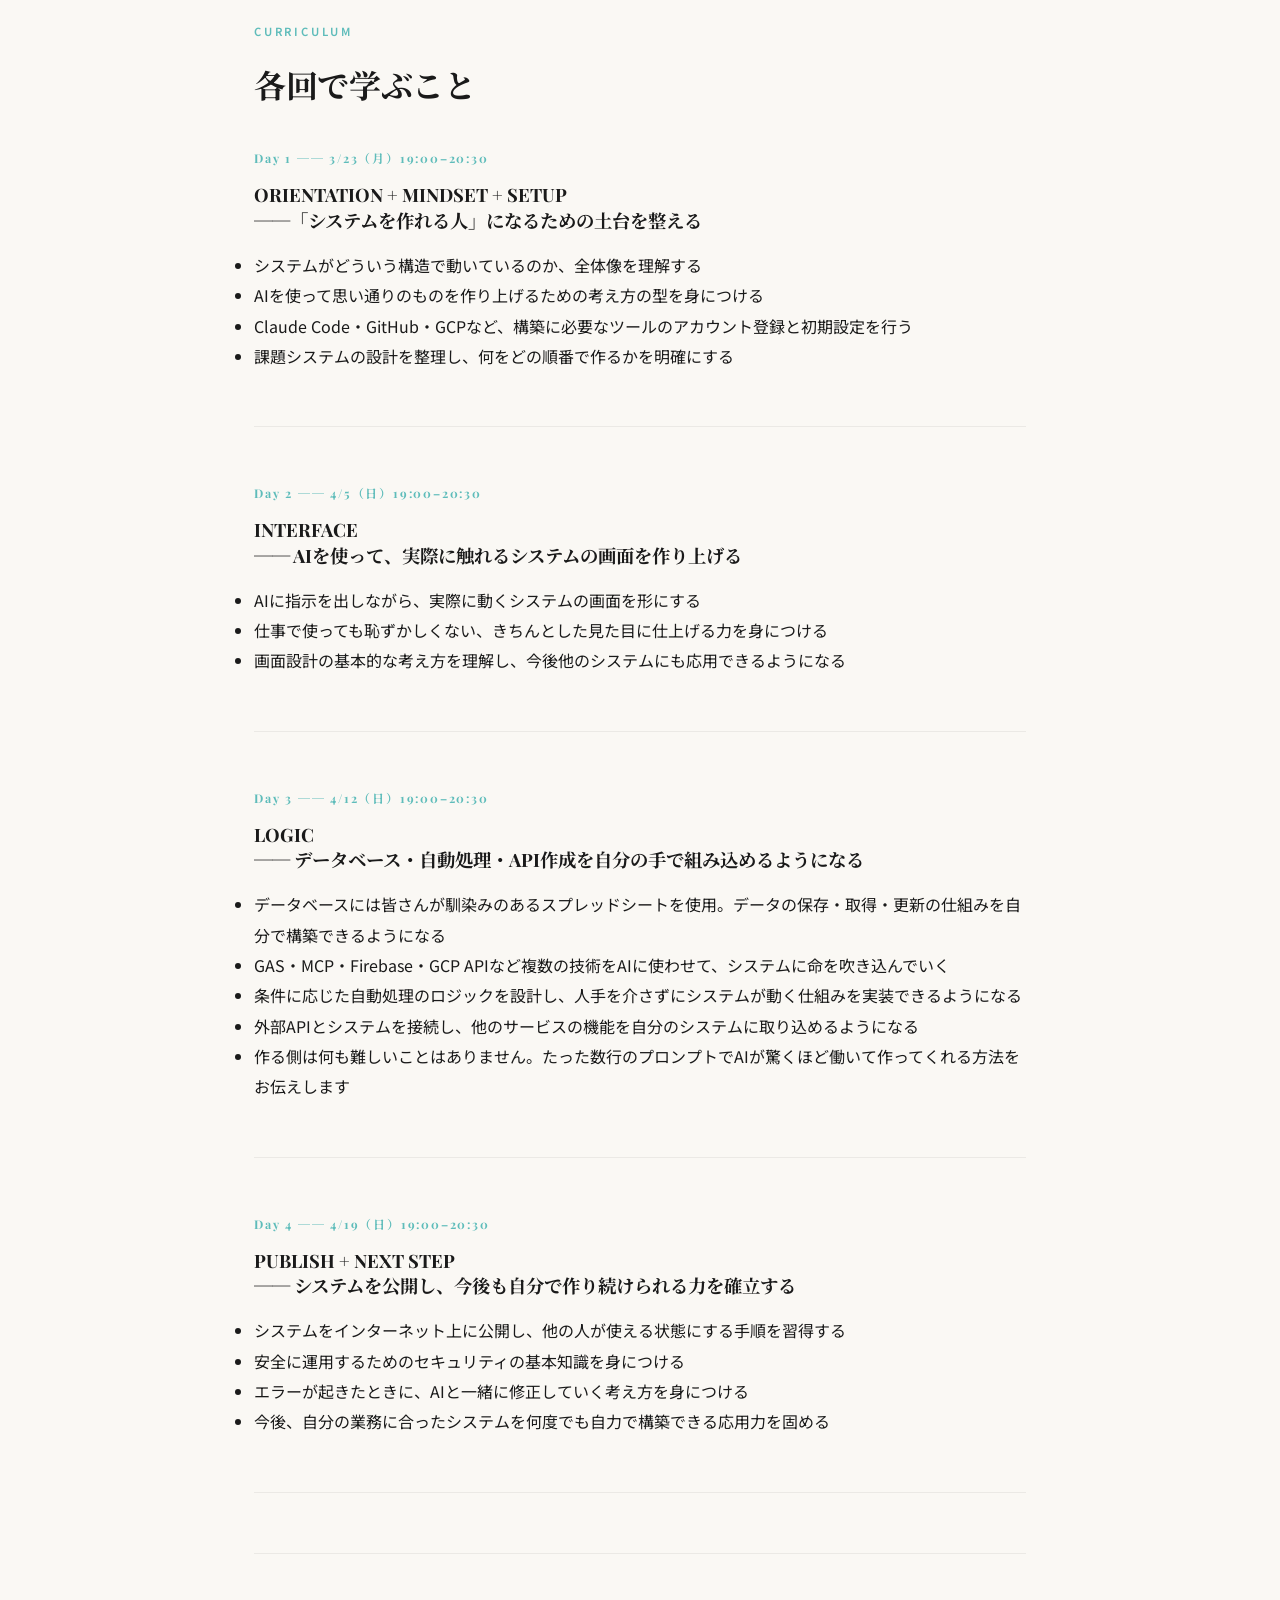
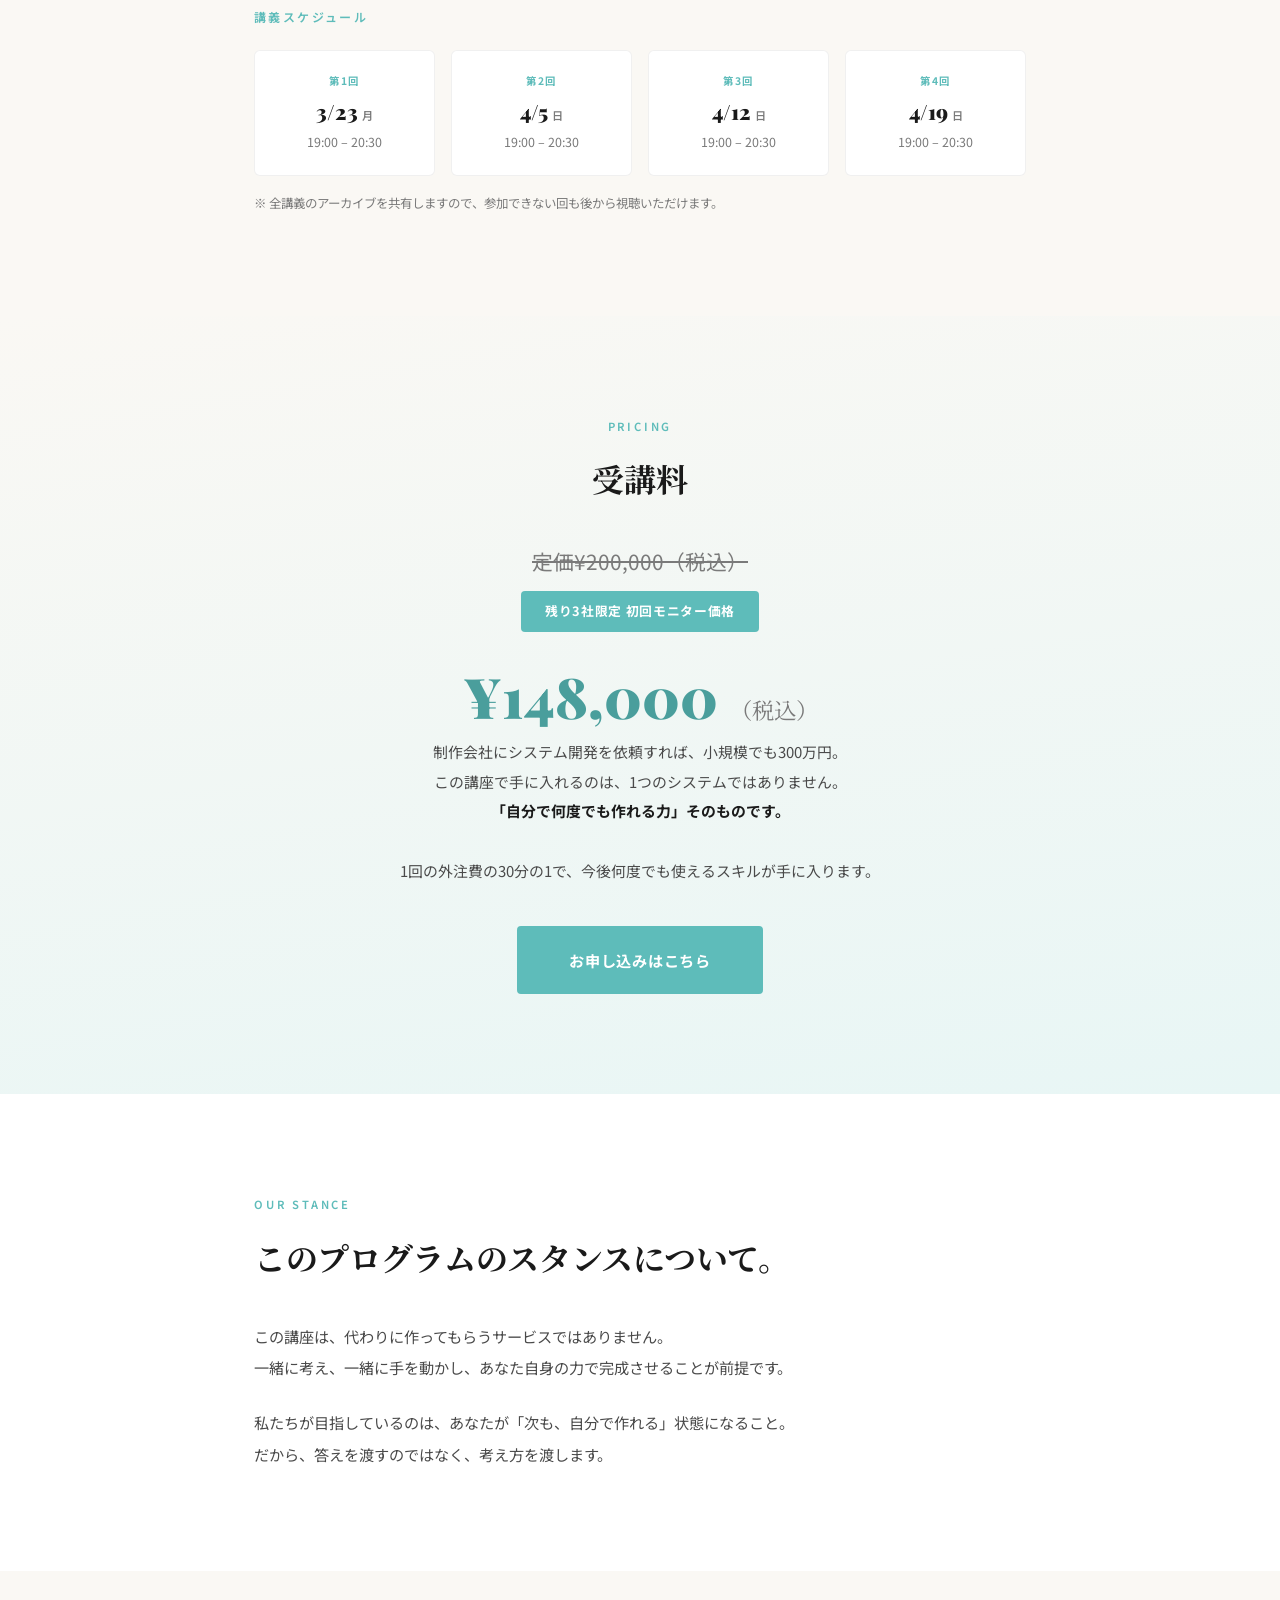
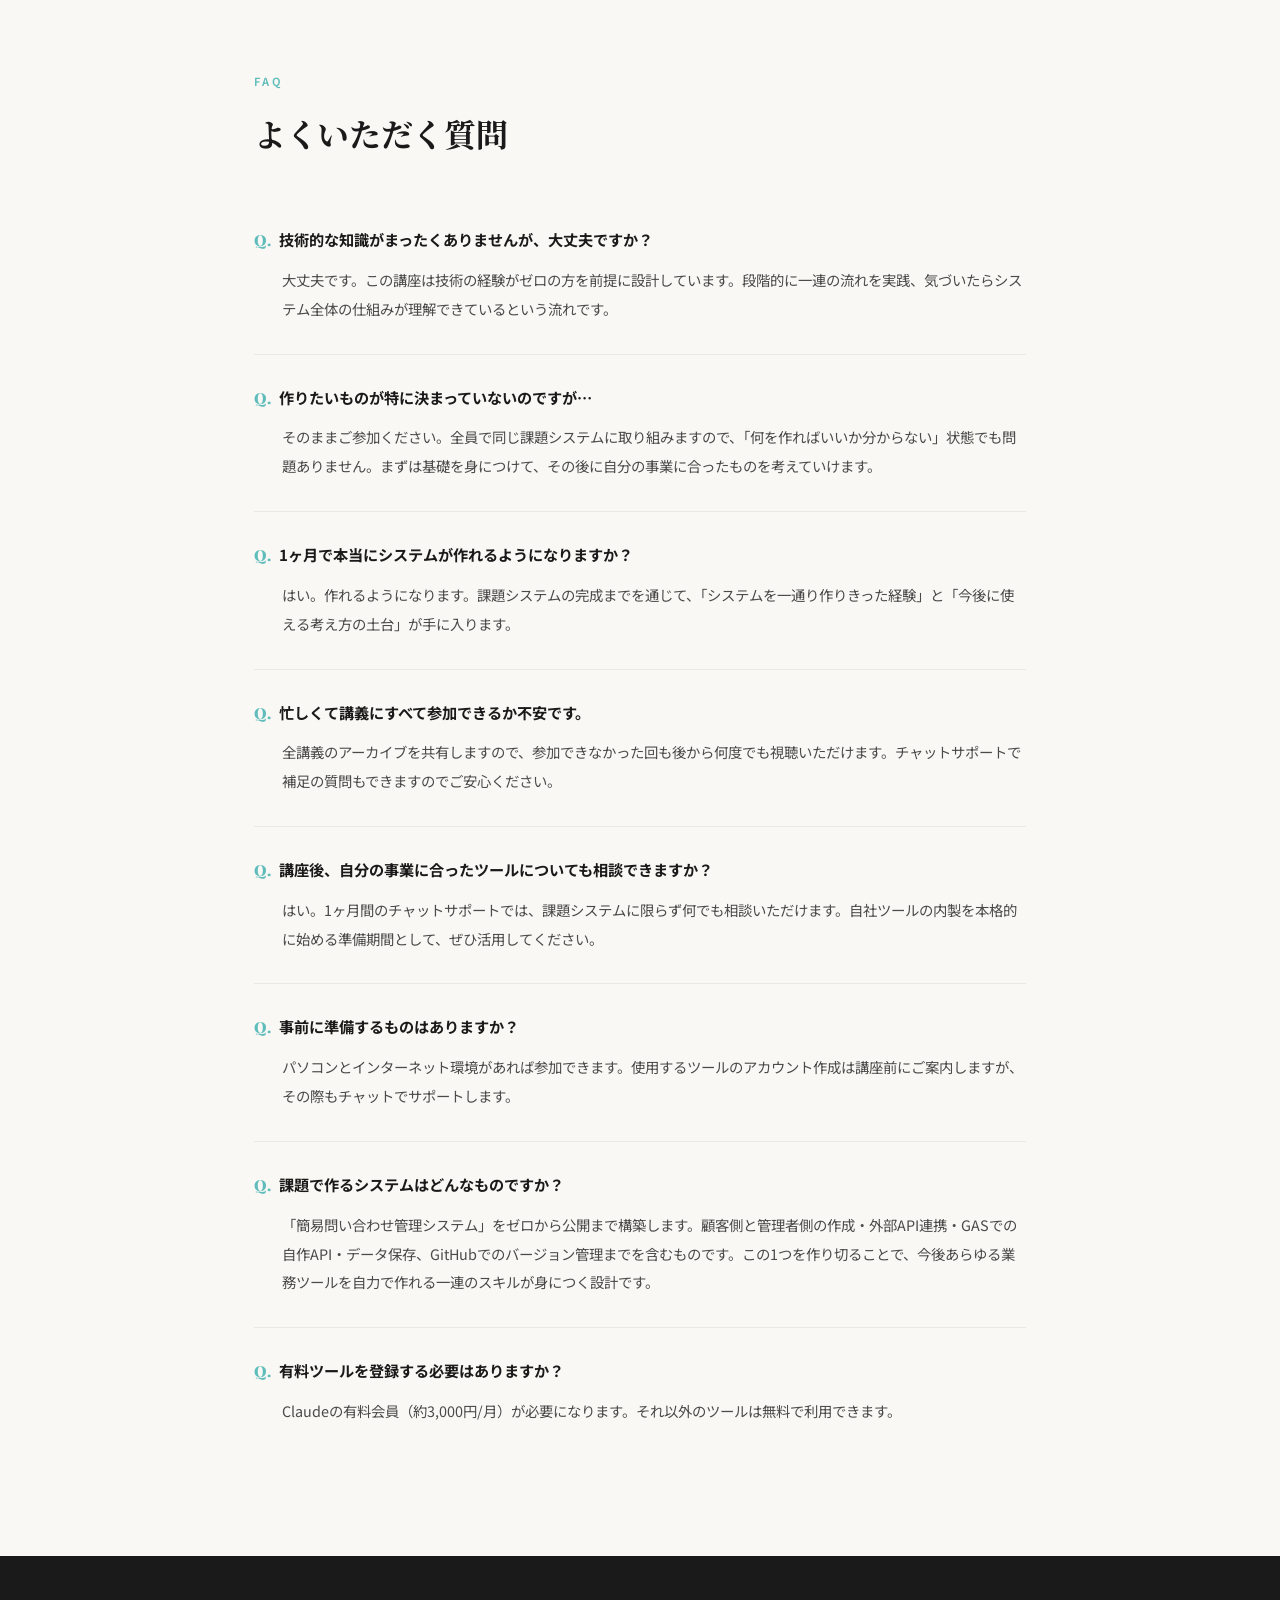
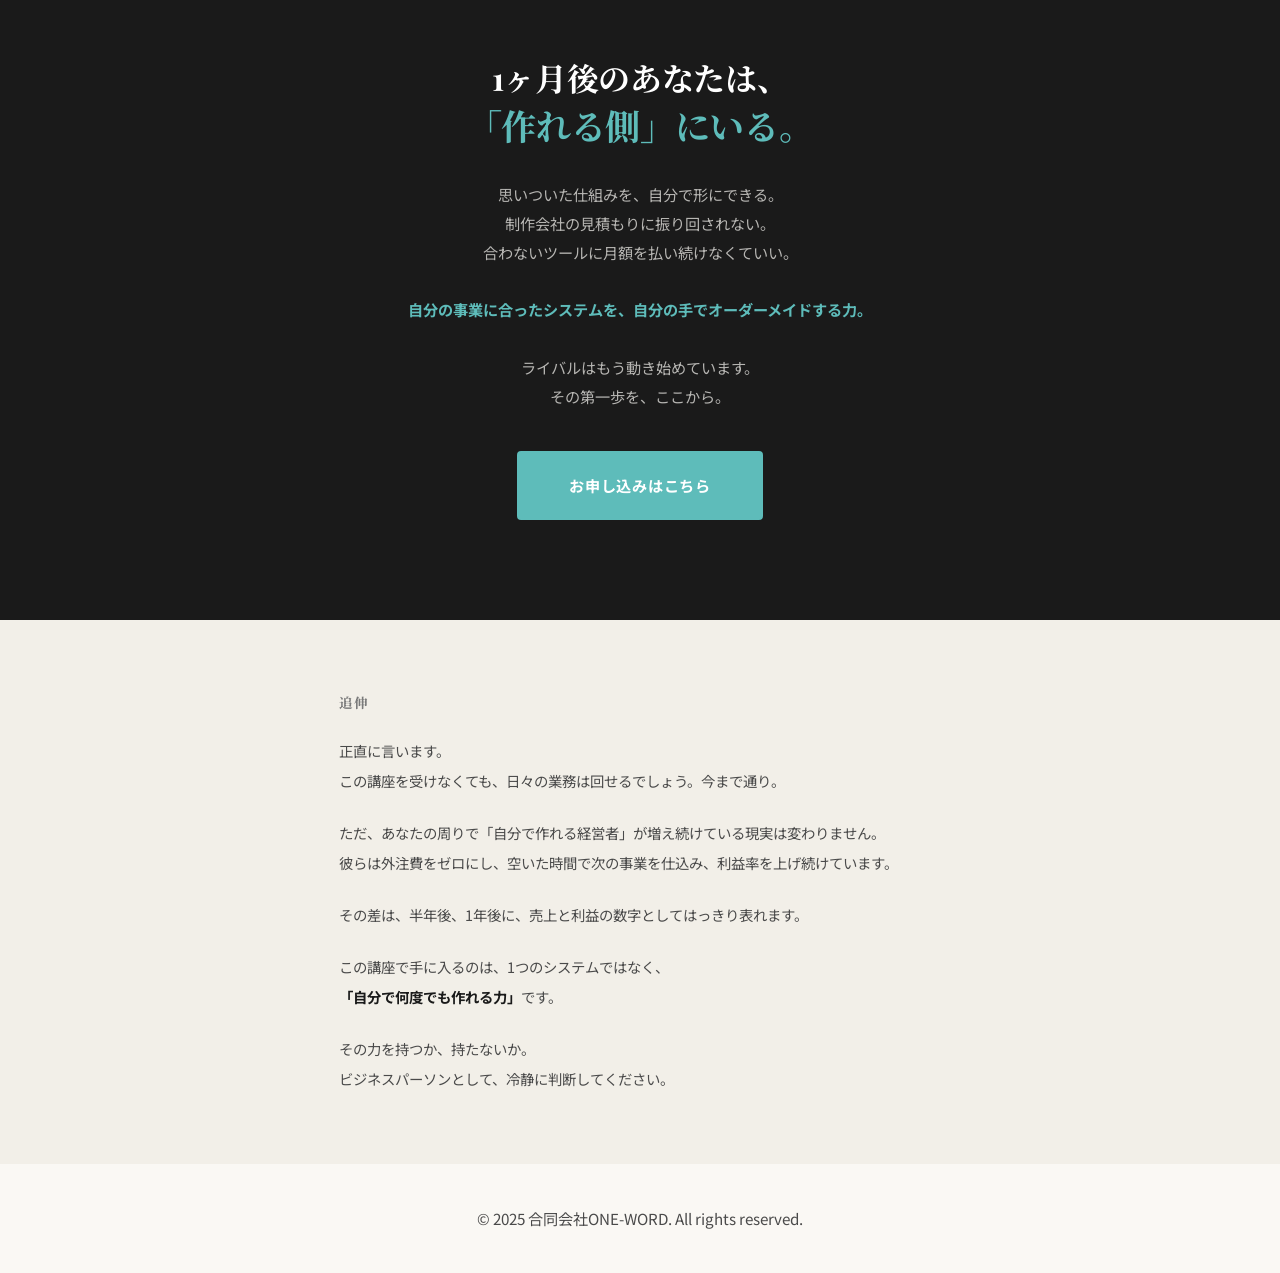
==== commit 04b60753: "Update pricing badge to 残り3社限定 Co-Authored-By: Claude Opus 4.6 <noreply@anthropic.com>" ====
--- a/index.html
+++ b/index.html
@@ -248,7 +248,7 @@
     <span class="label animate">PRICING</span>
     <h2 class="animate">受講料</h2>
     <div class="pricing__original animate">定価¥200,000（税込）</div>
-    <div class="pricing__badge animate">残り4社限定 初回モニター価格</div>
+    <div class="pricing__badge animate">残り3社限定 初回モニター価格</div>
     <div class="pricing__price animate">¥148,000 <span>（税込）</span></div>
     <p class="pricing__note animate">制作会社にシステム開発を依頼すれば、小規模でも300万円。<br>この講座で手に入れるのは、1つのシステムではありません。<br><strong>「自分で何度でも作れる力」そのものです。</strong><br><br>1回の外注費の30分の1で、今後何度でも使えるスキルが手に入ります。</p>
     <a href="https://docs.google.com/forms/d/e/1FAIpQLSeRiAV83-ahXmSRUGzZacNjD_d8bTJrzepeIL0aIa-EX3j33Q/viewform?usp=dialog" target="_blank" class="cta__btn cta__btn--pricing animate">お申し込みはこちら</a>
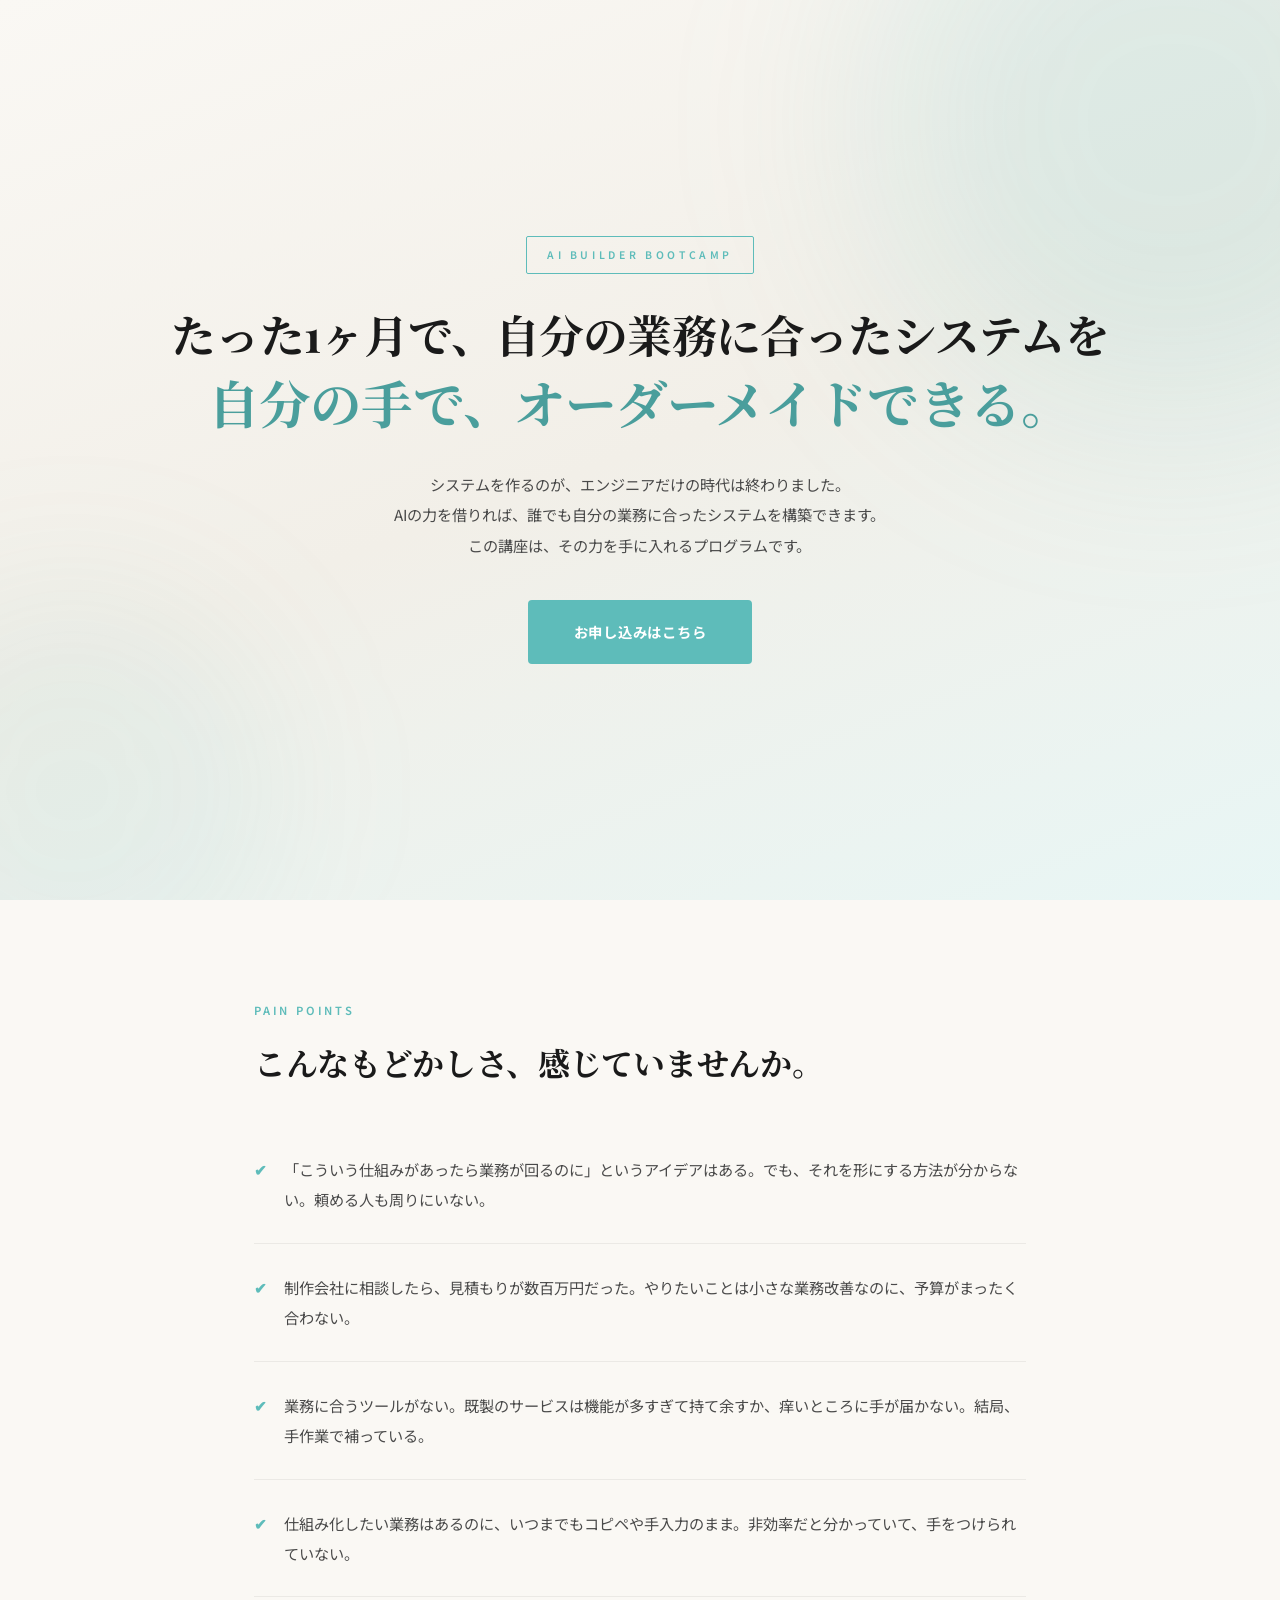
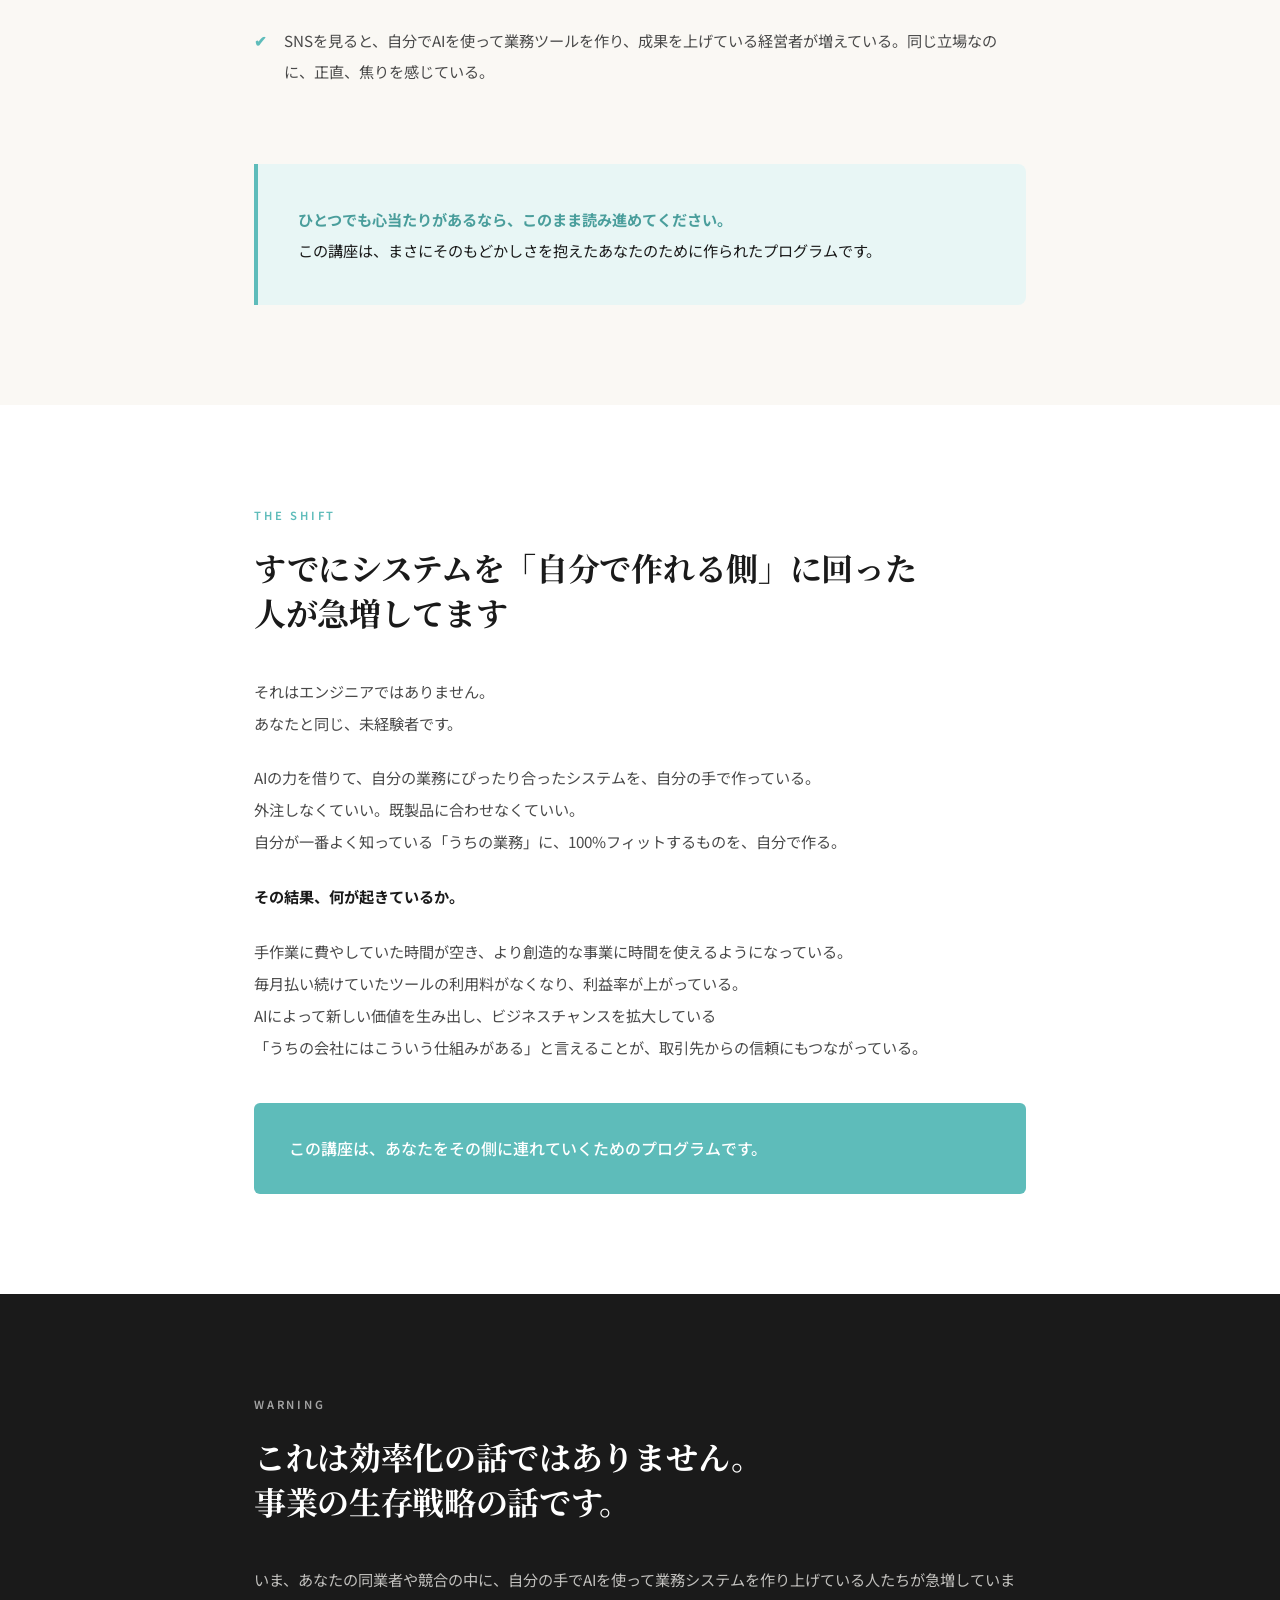
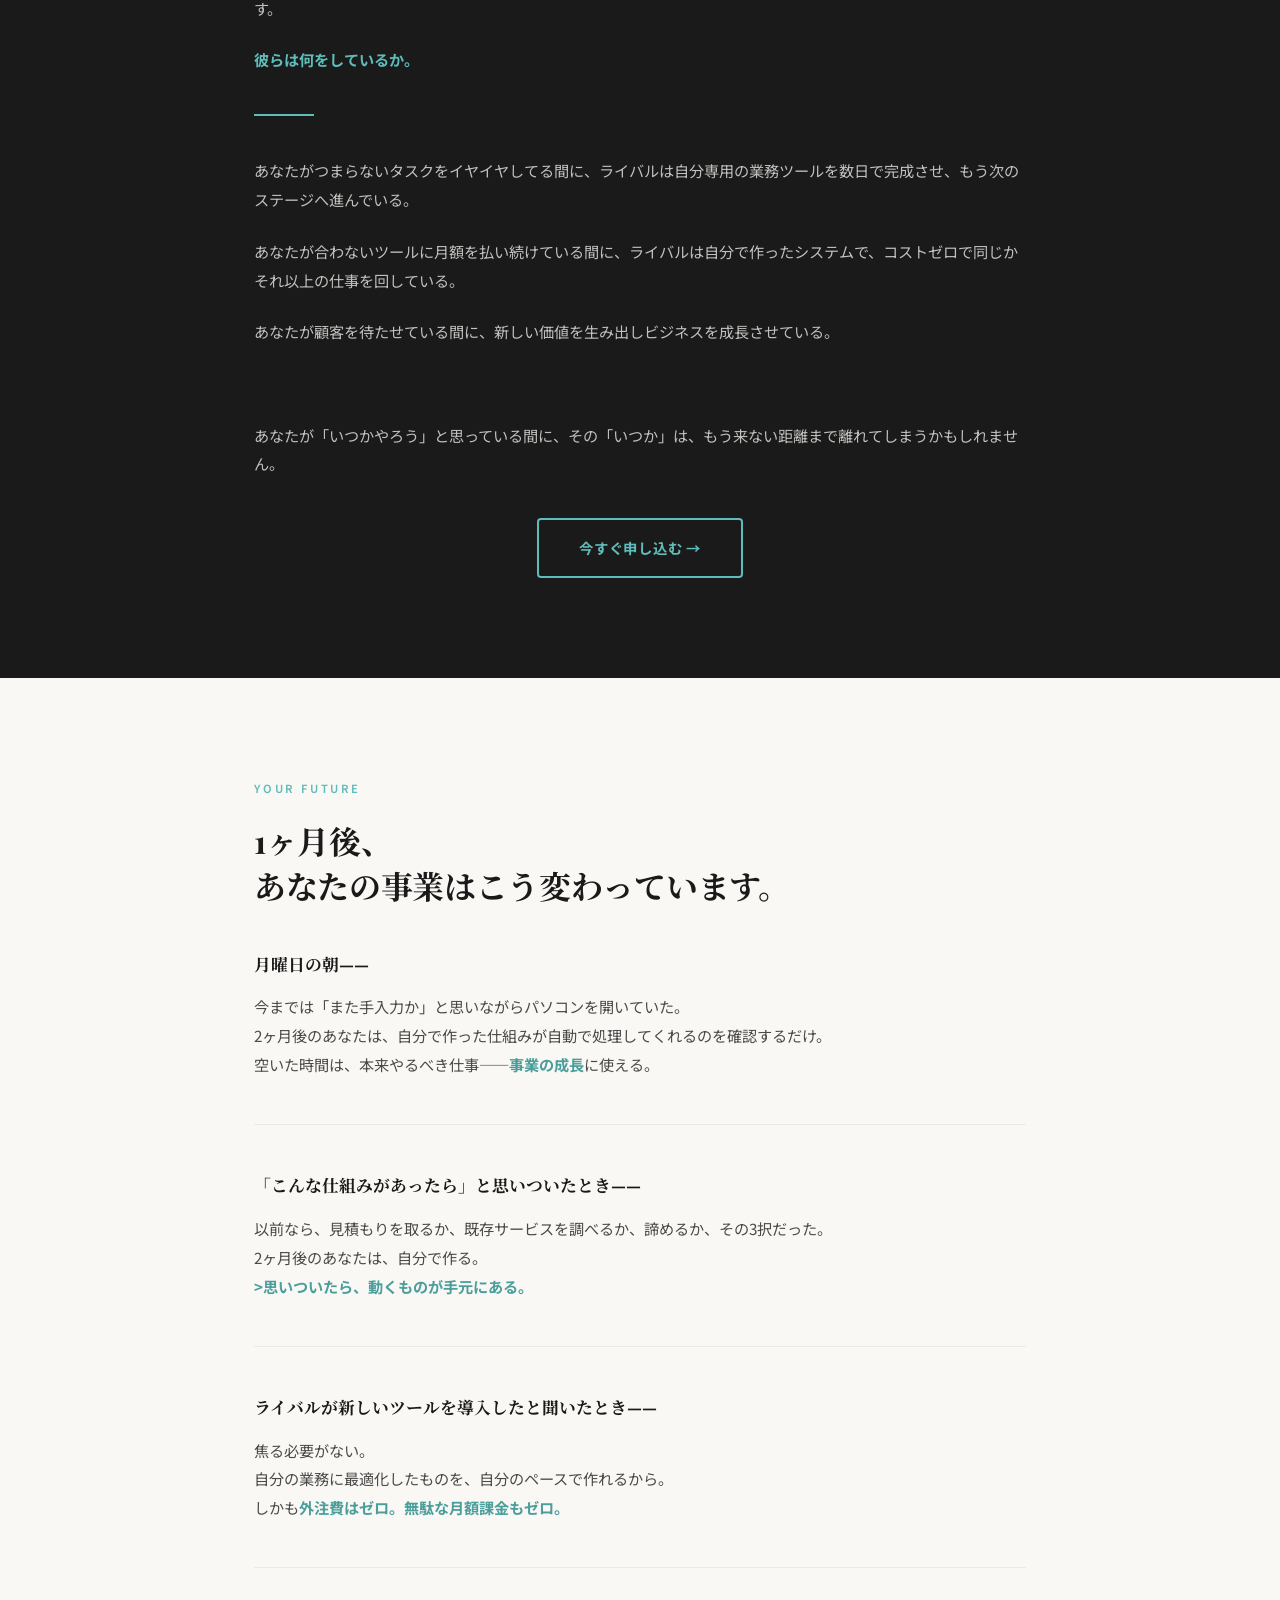
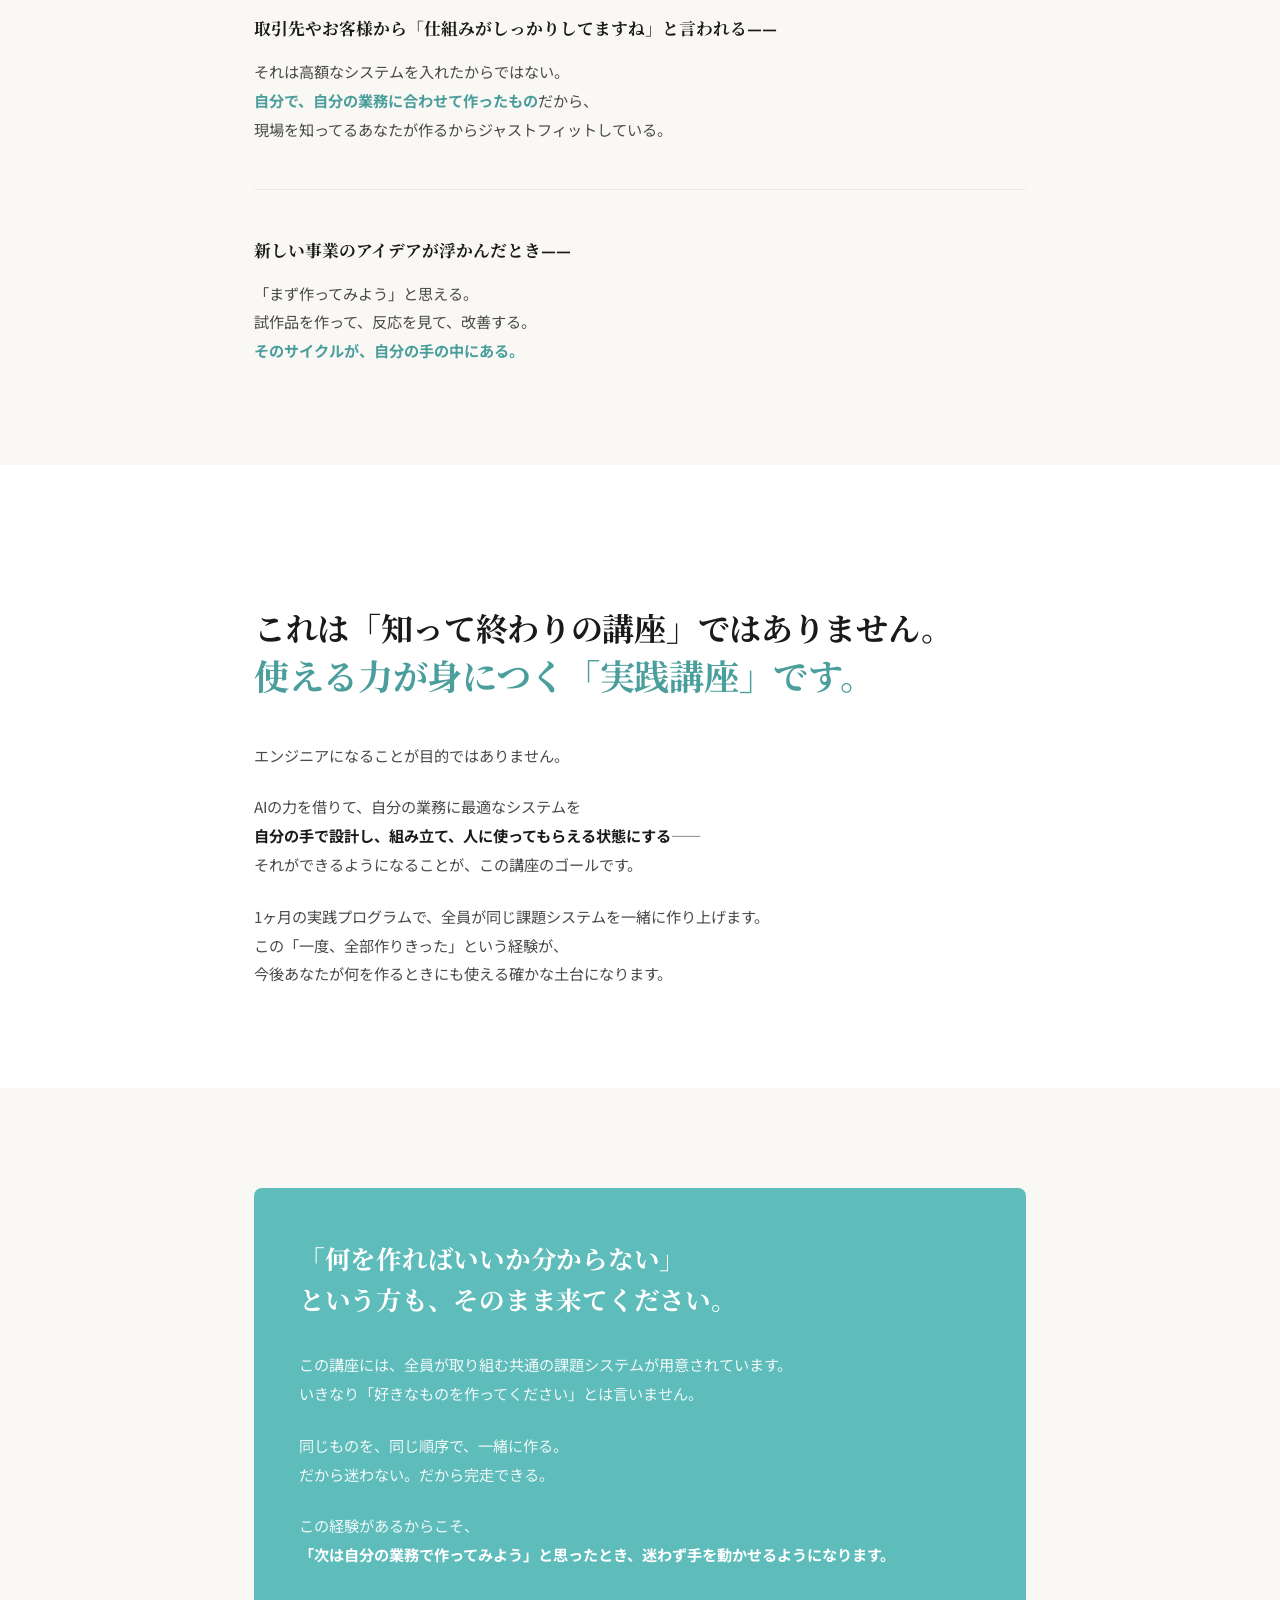
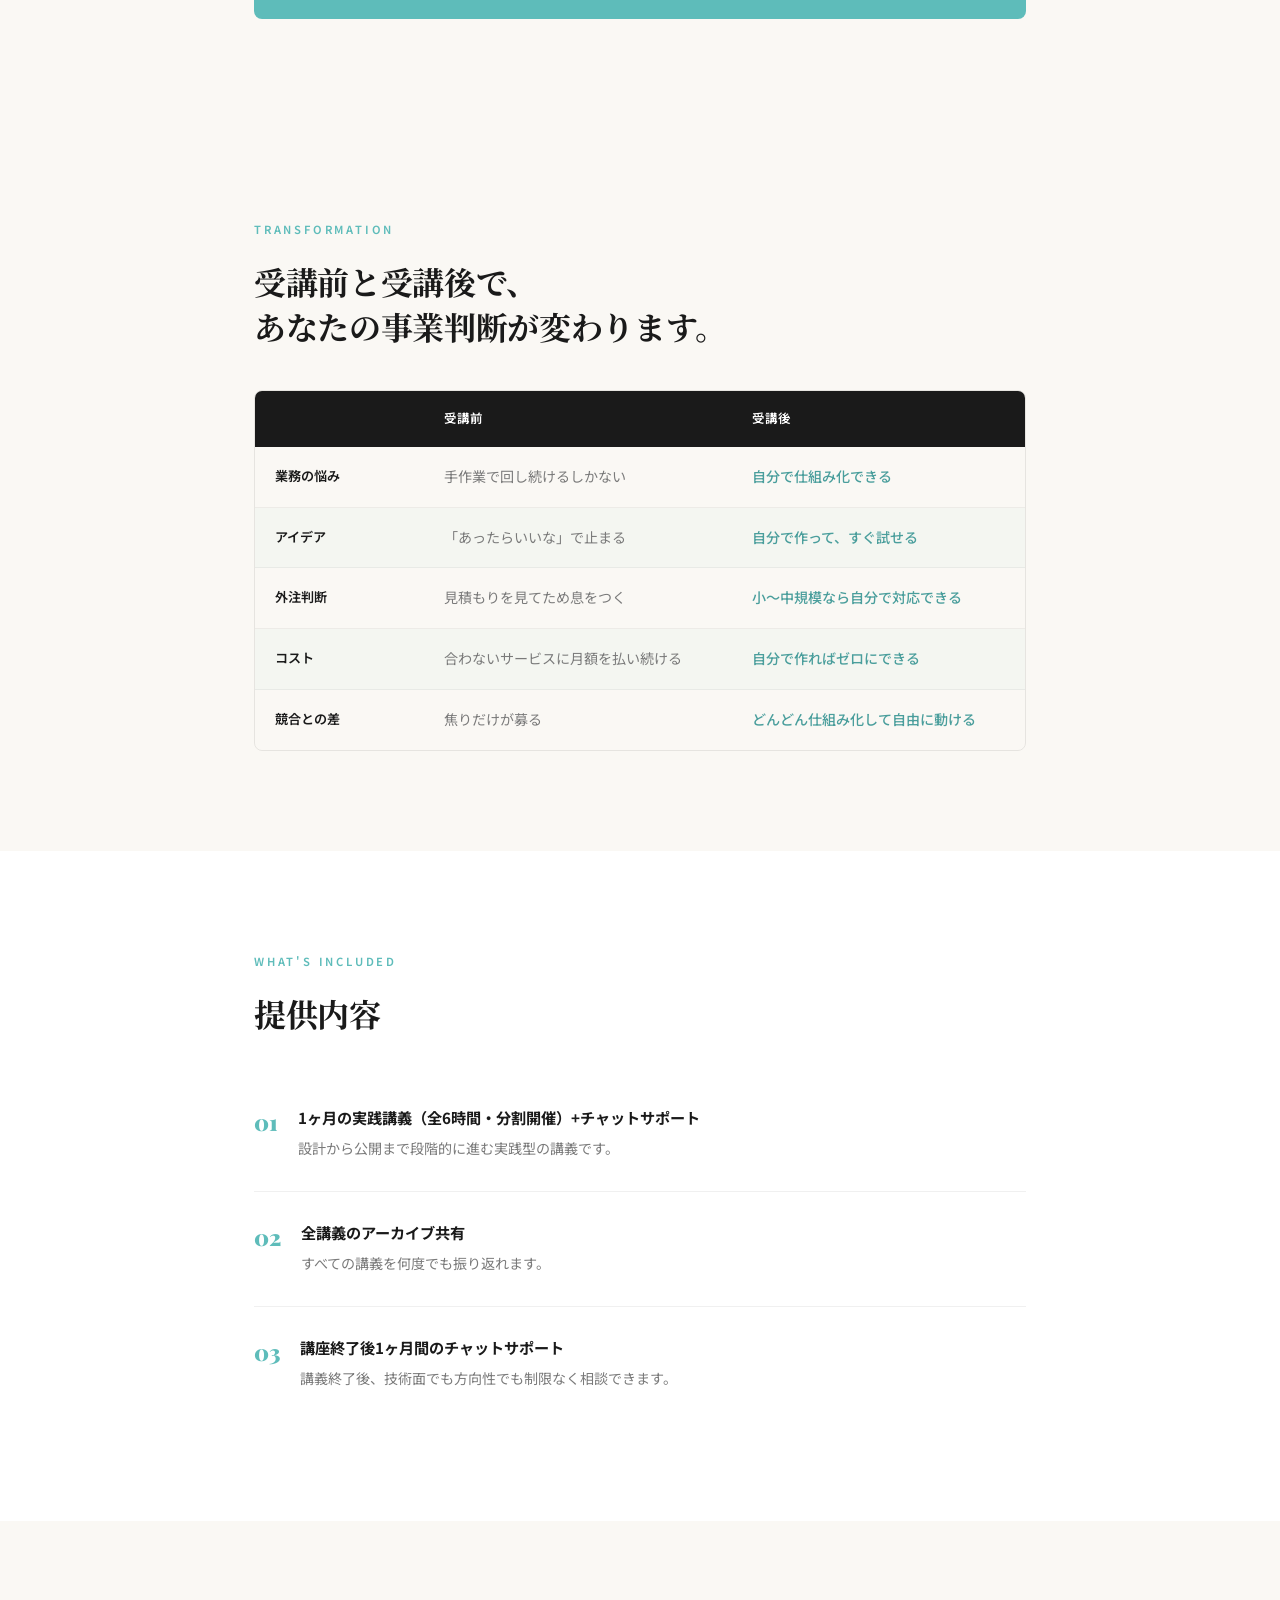
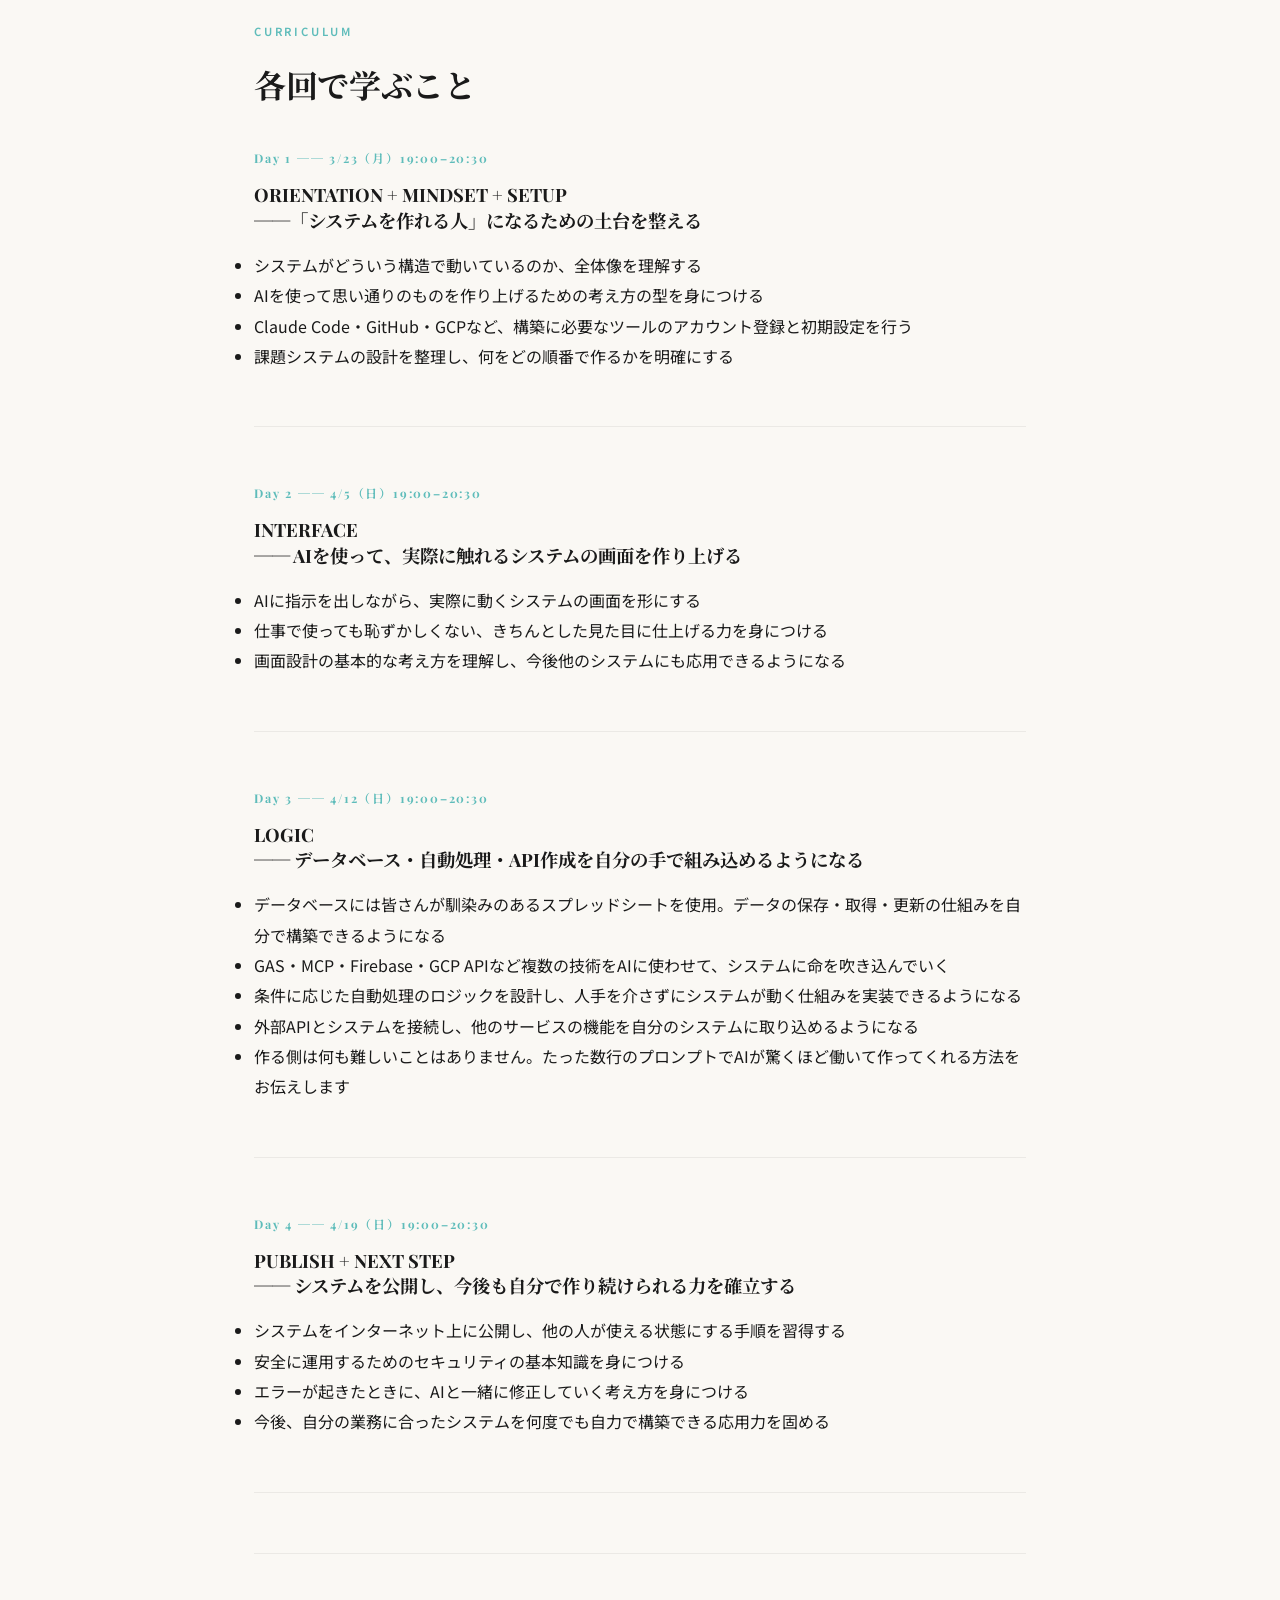
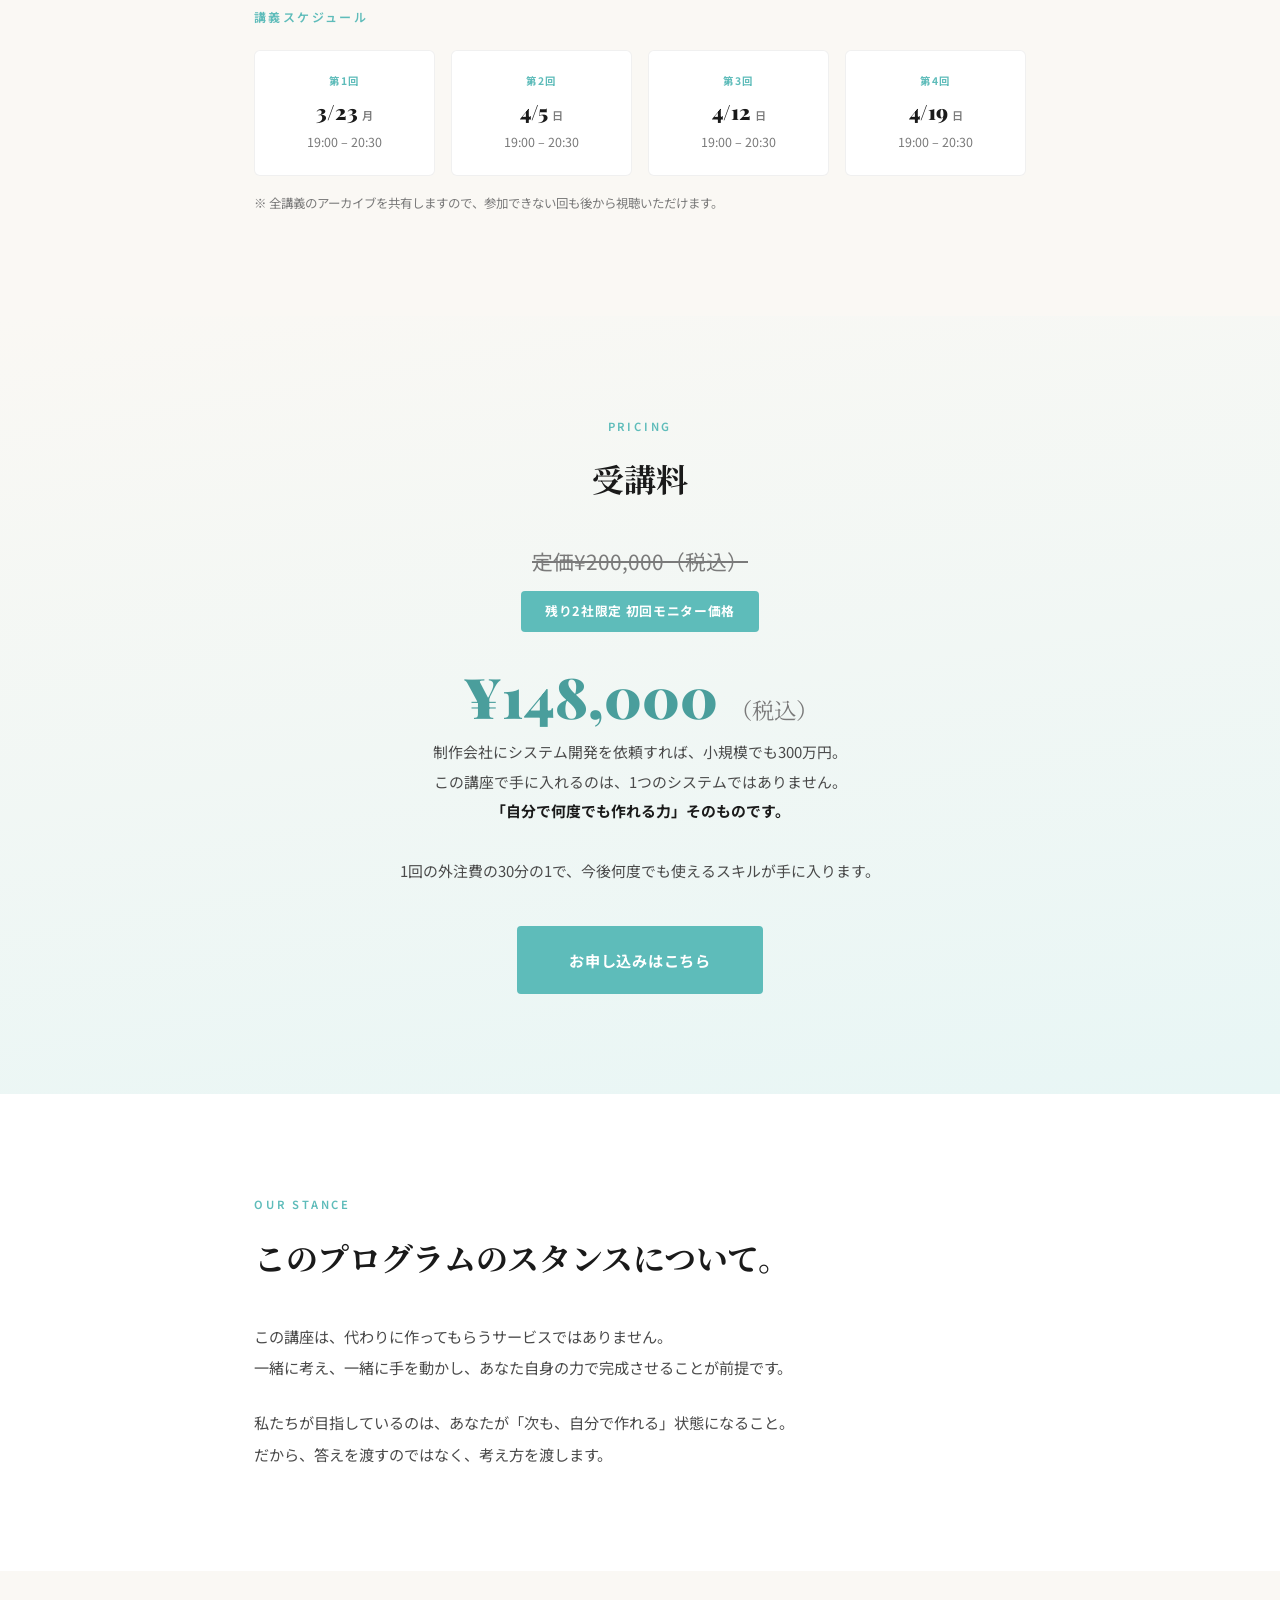
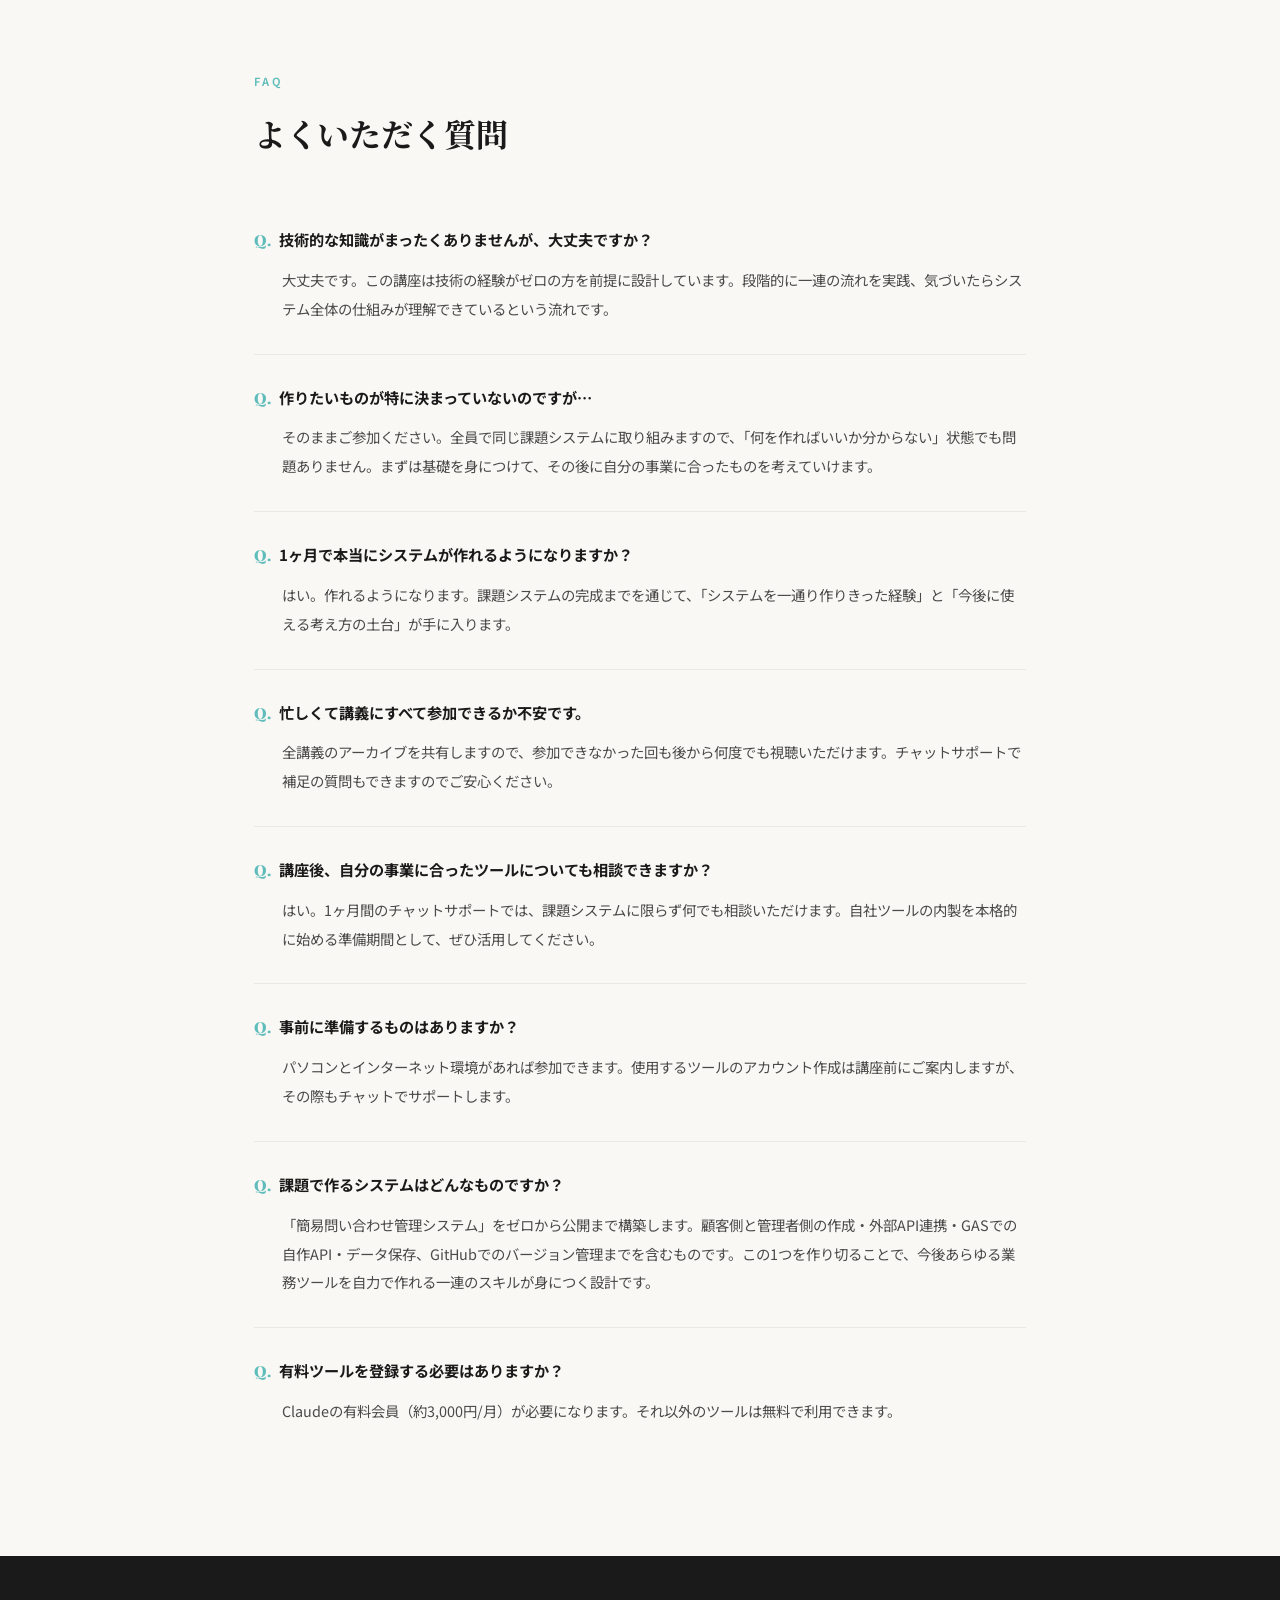
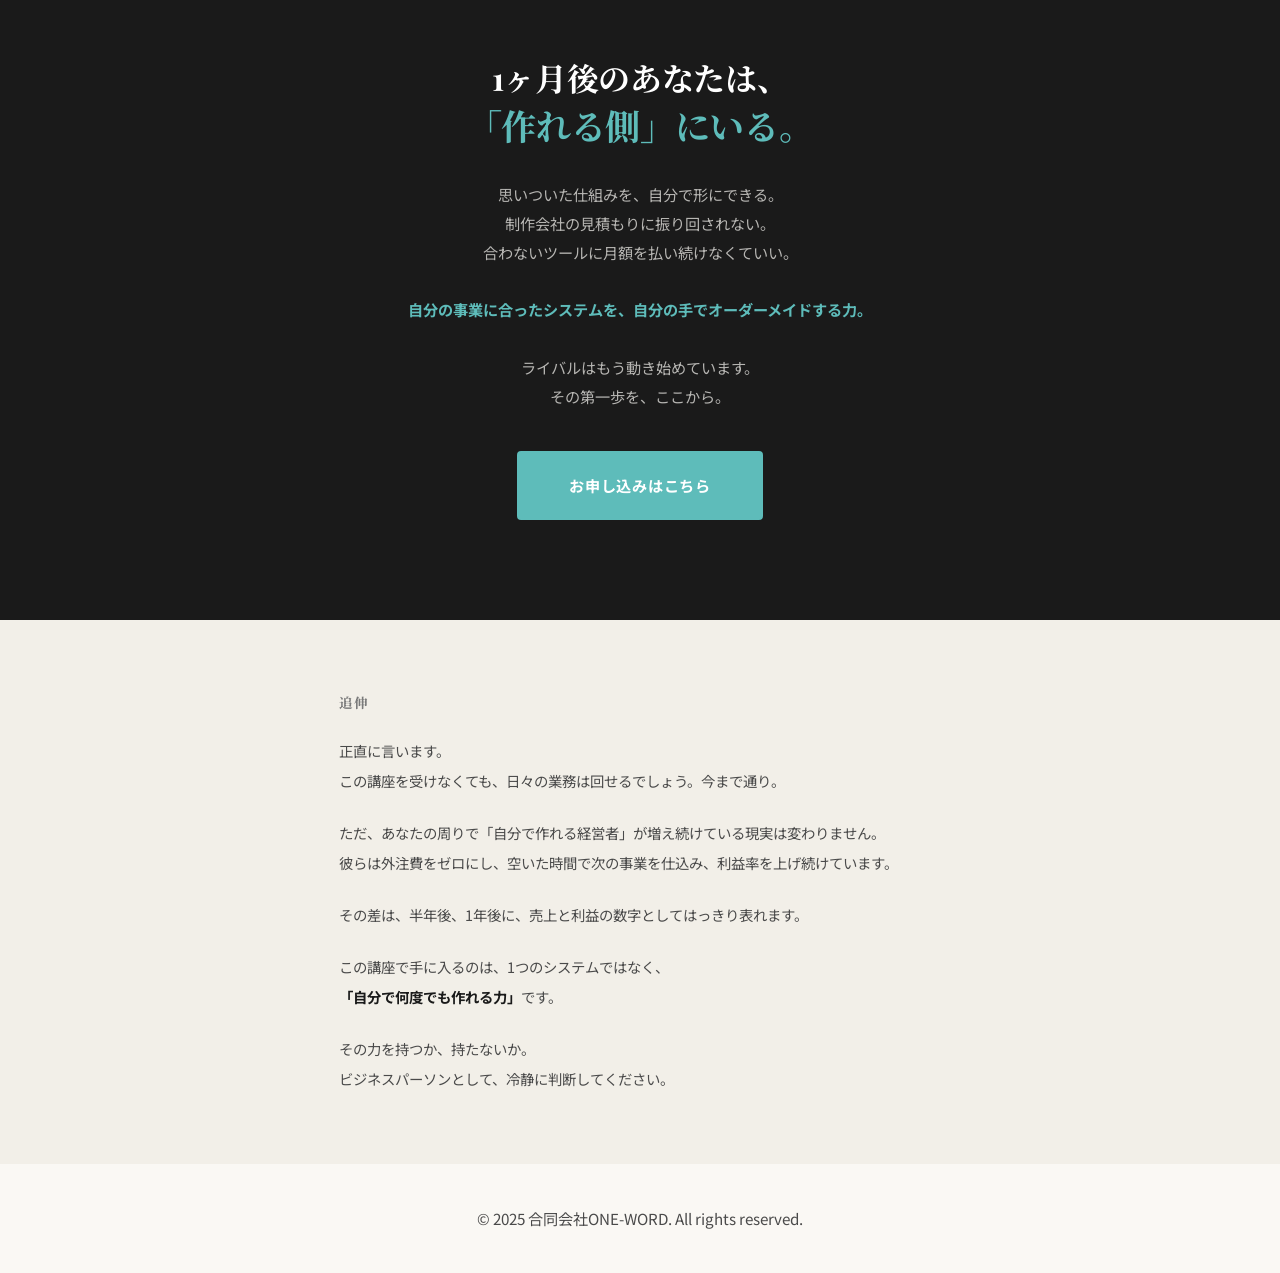
==== commit 519ffaa6: "Update pricing badge to 残り2社限定 Co-Authored-By: Claude Opus 4.6 <noreply@anthropic.com>" ====
--- a/index.html
+++ b/index.html
@@ -248,7 +248,7 @@
     <span class="label animate">PRICING</span>
     <h2 class="animate">受講料</h2>
     <div class="pricing__original animate">定価¥200,000（税込）</div>
-    <div class="pricing__badge animate">残り3社限定 初回モニター価格</div>
+    <div class="pricing__badge animate">残り2社限定 初回モニター価格</div>
     <div class="pricing__price animate">¥148,000 <span>（税込）</span></div>
     <p class="pricing__note animate">制作会社にシステム開発を依頼すれば、小規模でも300万円。<br>この講座で手に入れるのは、1つのシステムではありません。<br><strong>「自分で何度でも作れる力」そのものです。</strong><br><br>1回の外注費の30分の1で、今後何度でも使えるスキルが手に入ります。</p>
     <a href="https://docs.google.com/forms/d/e/1FAIpQLSeRiAV83-ahXmSRUGzZacNjD_d8bTJrzepeIL0aIa-EX3j33Q/viewform?usp=dialog" target="_blank" class="cta__btn cta__btn--pricing animate">お申し込みはこちら</a>
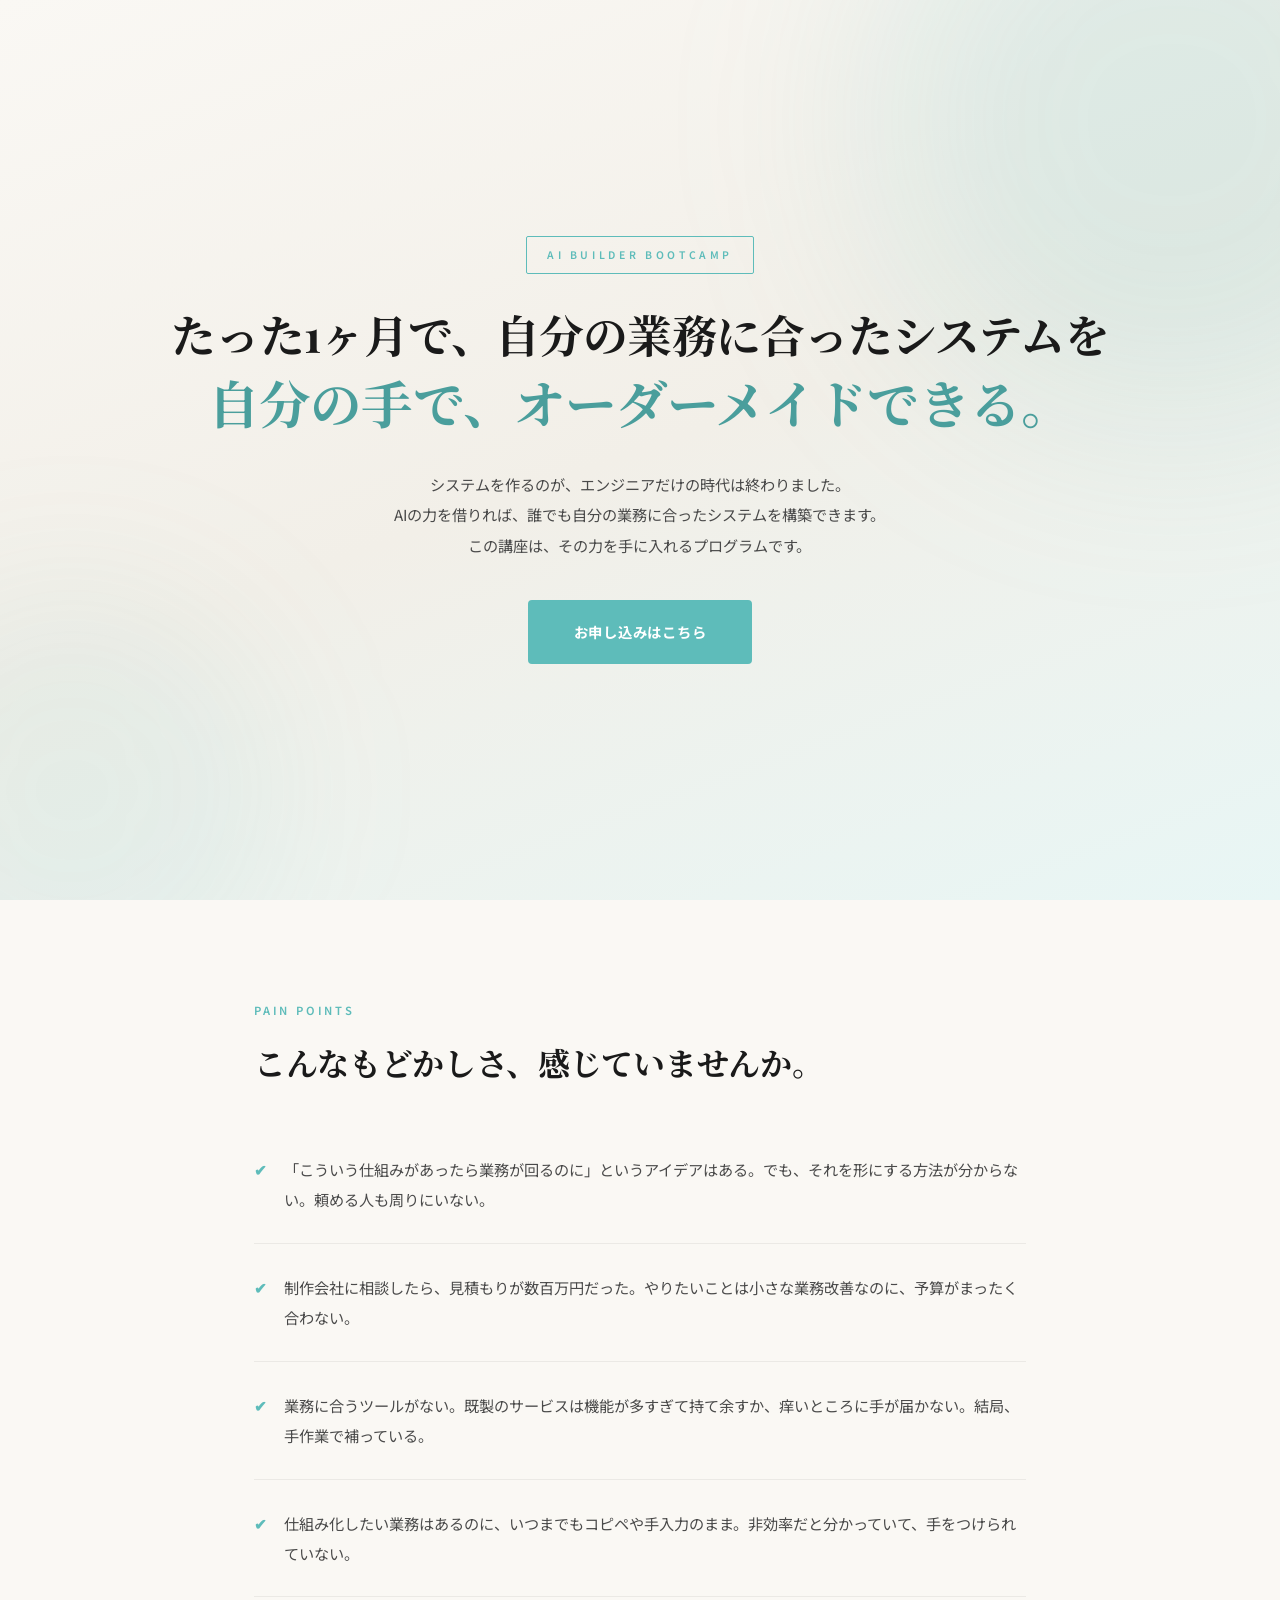
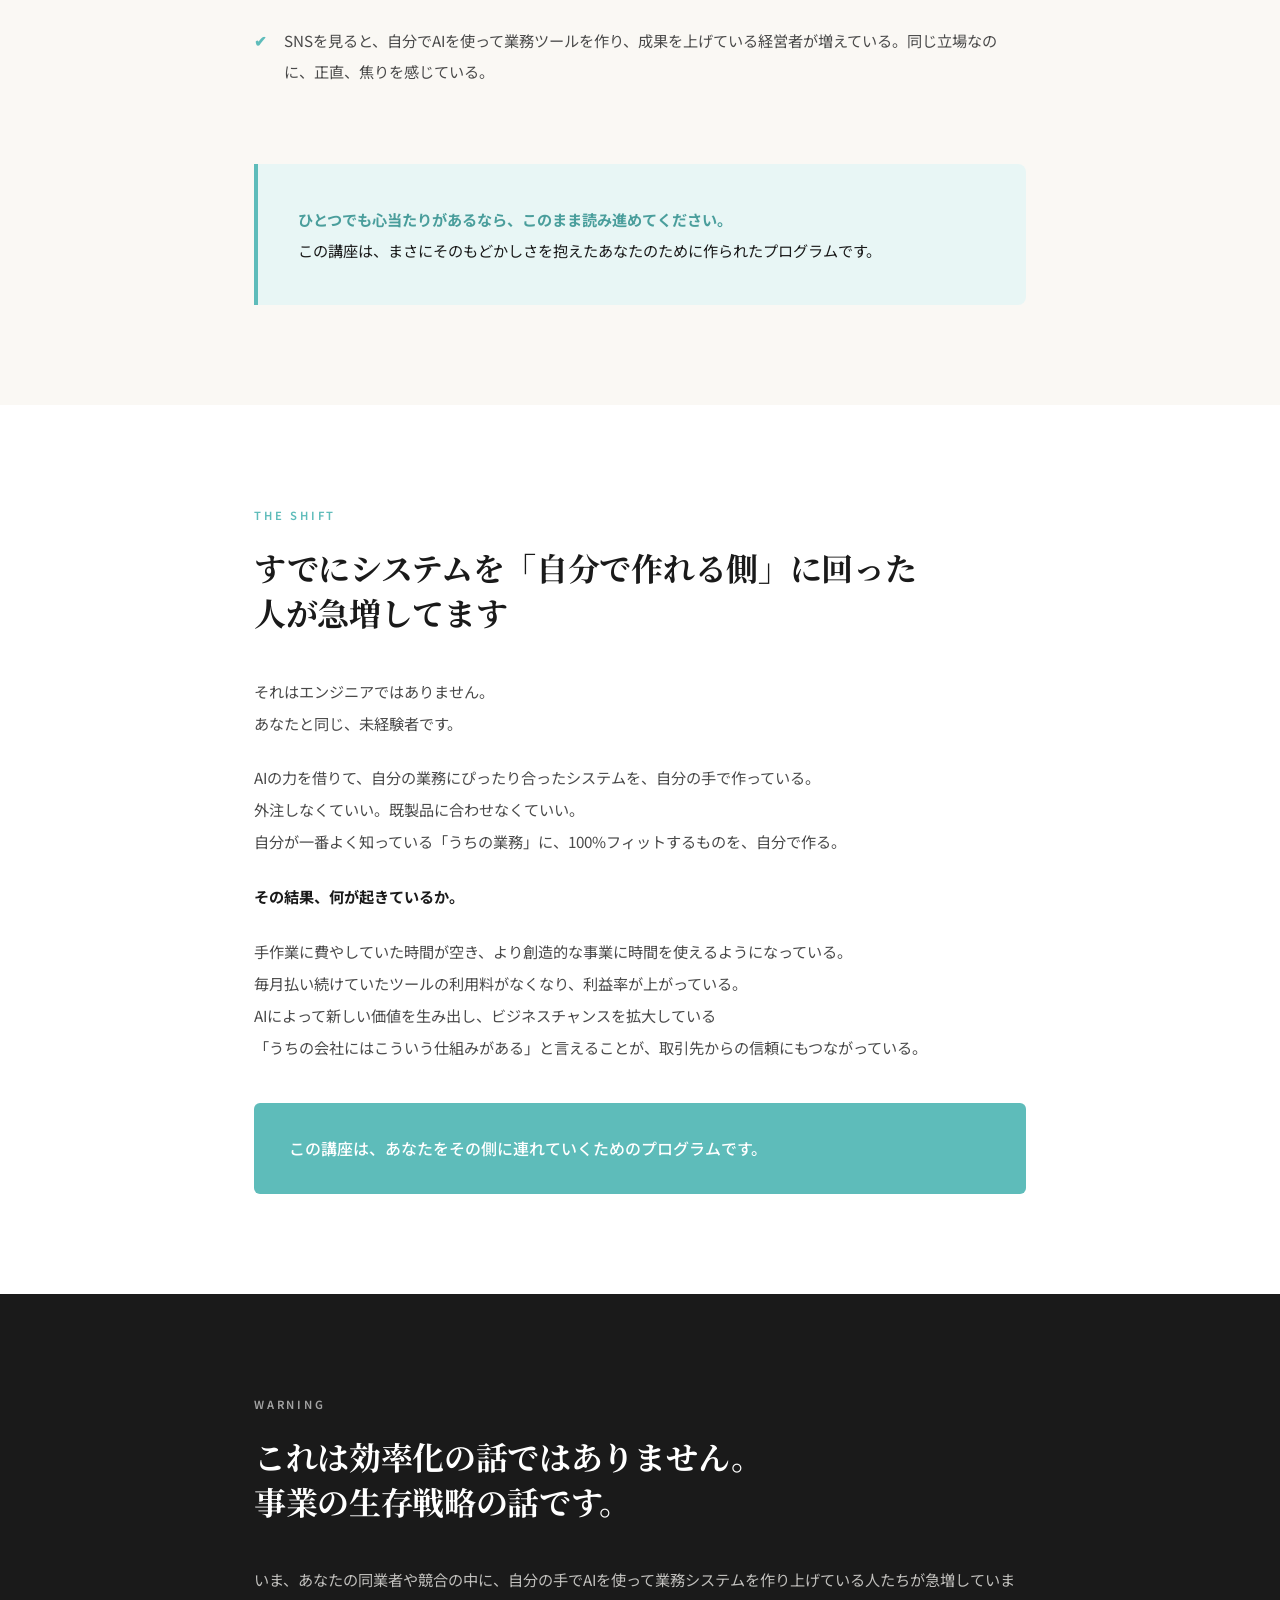
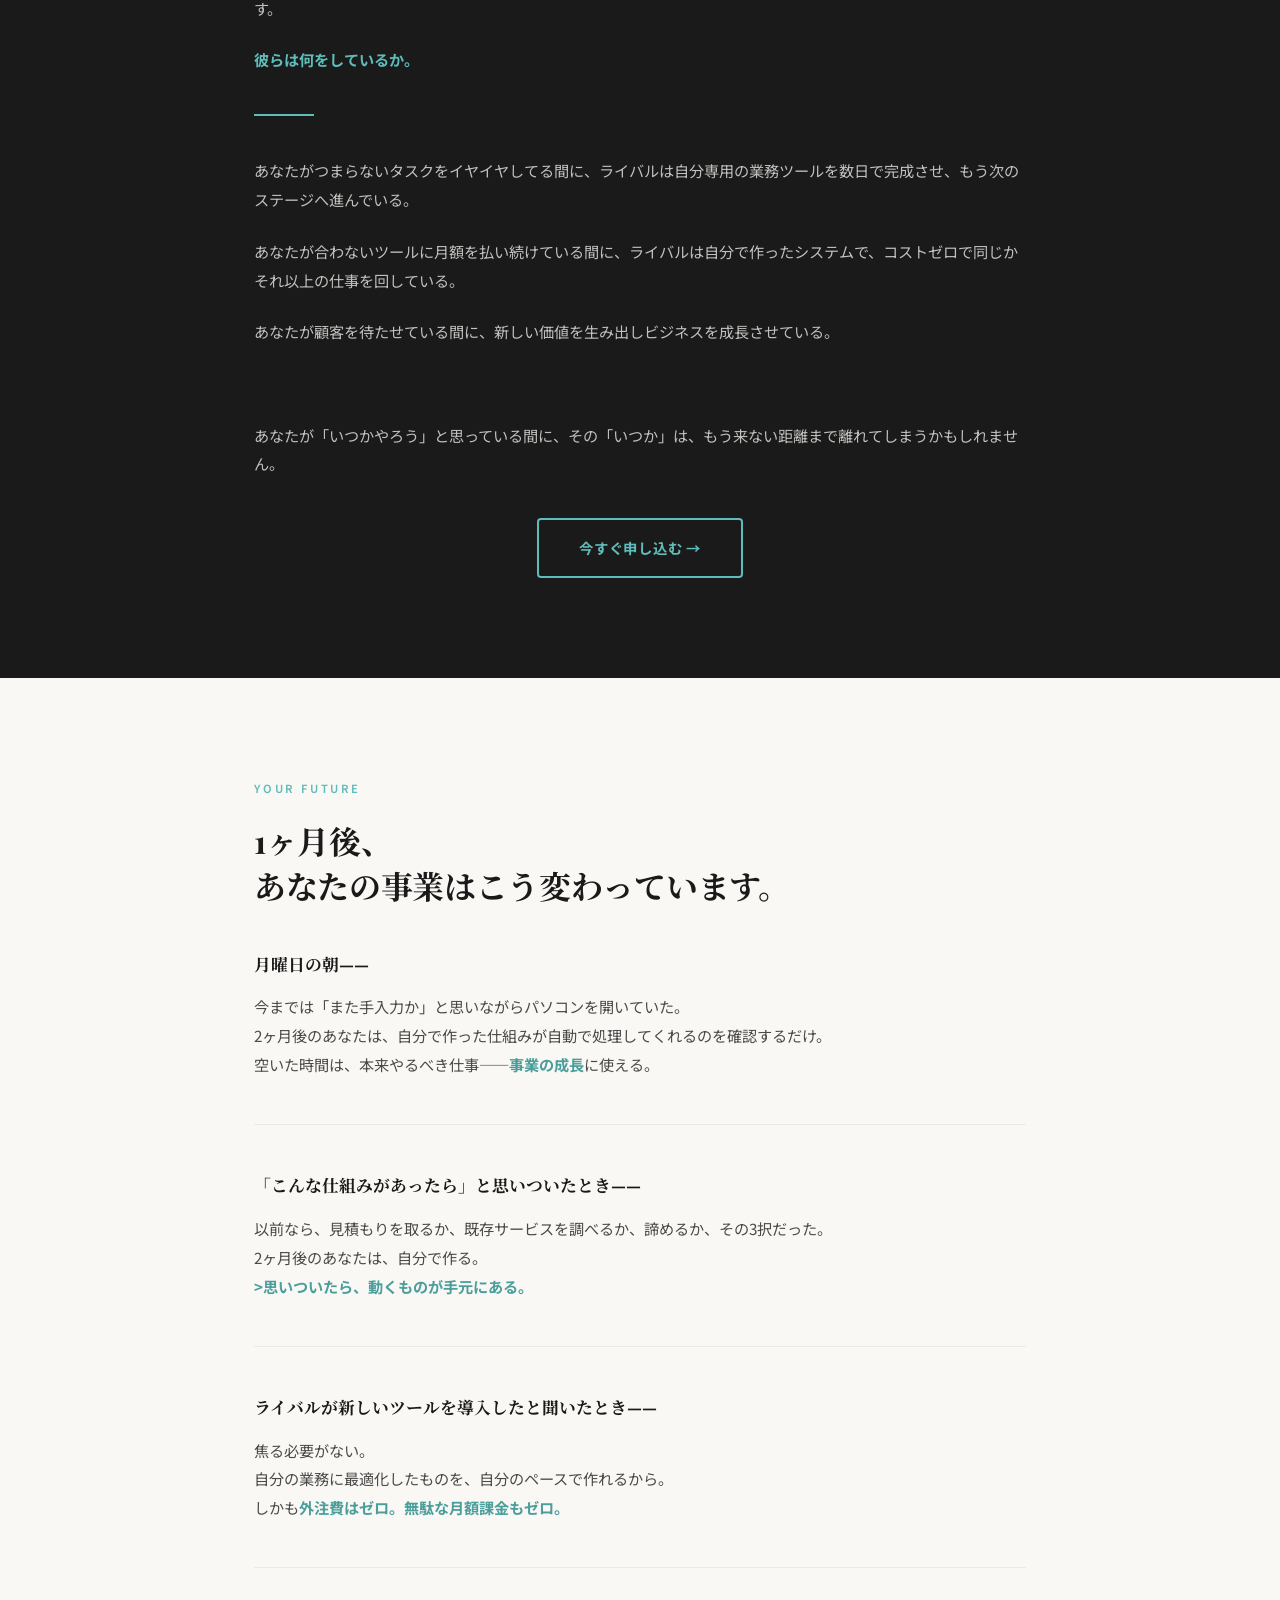
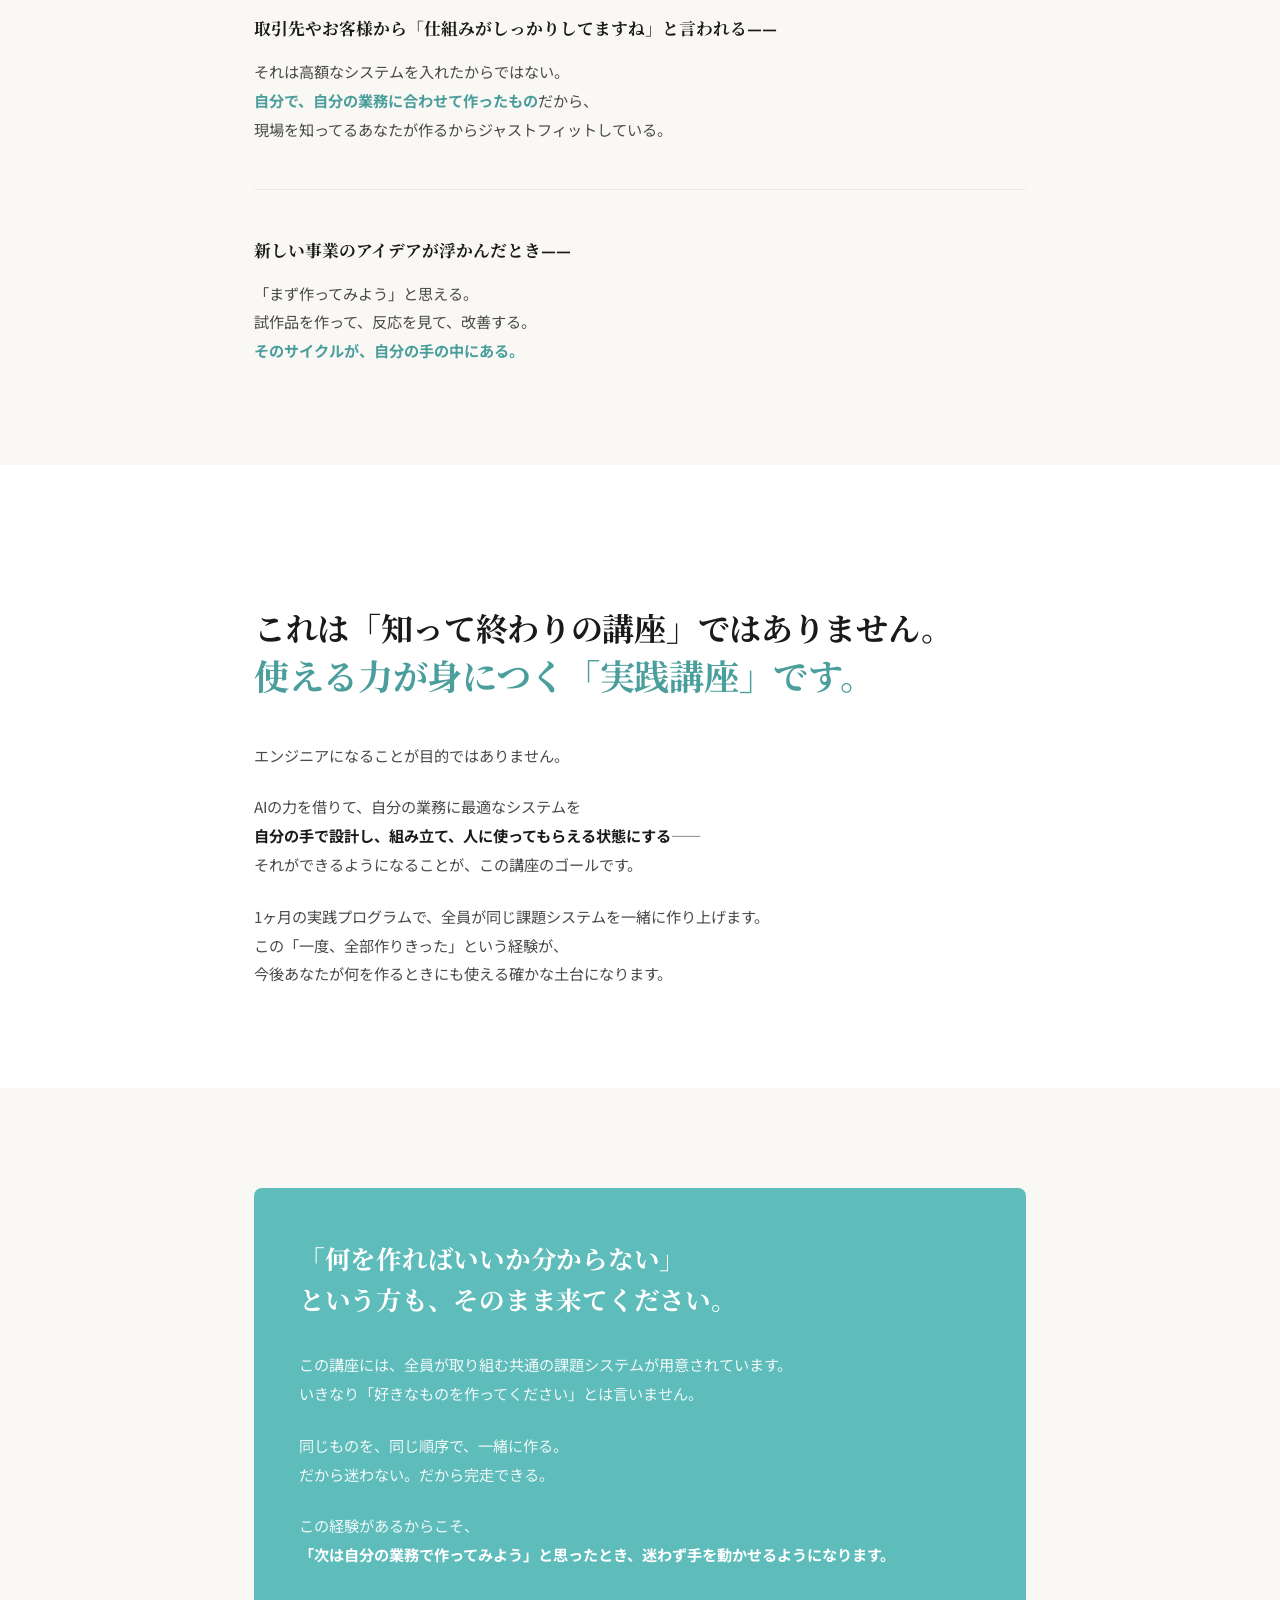
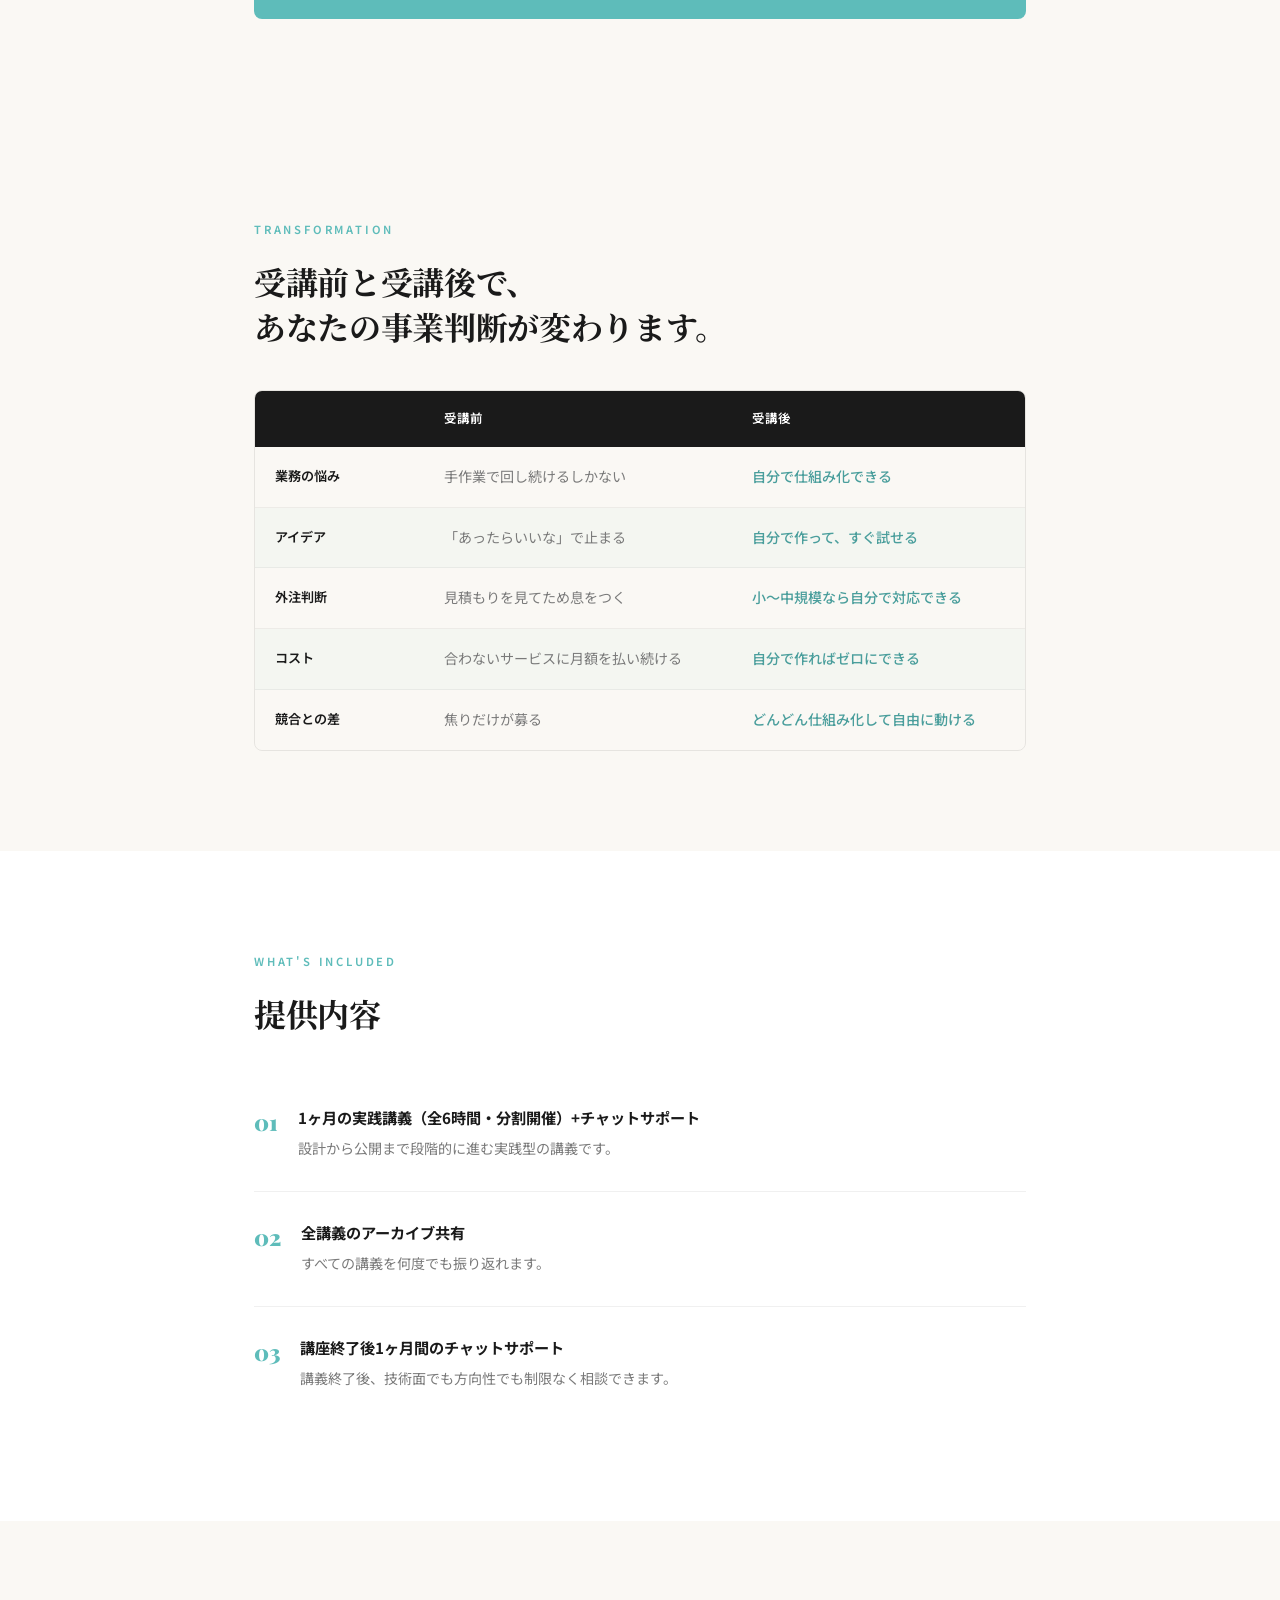
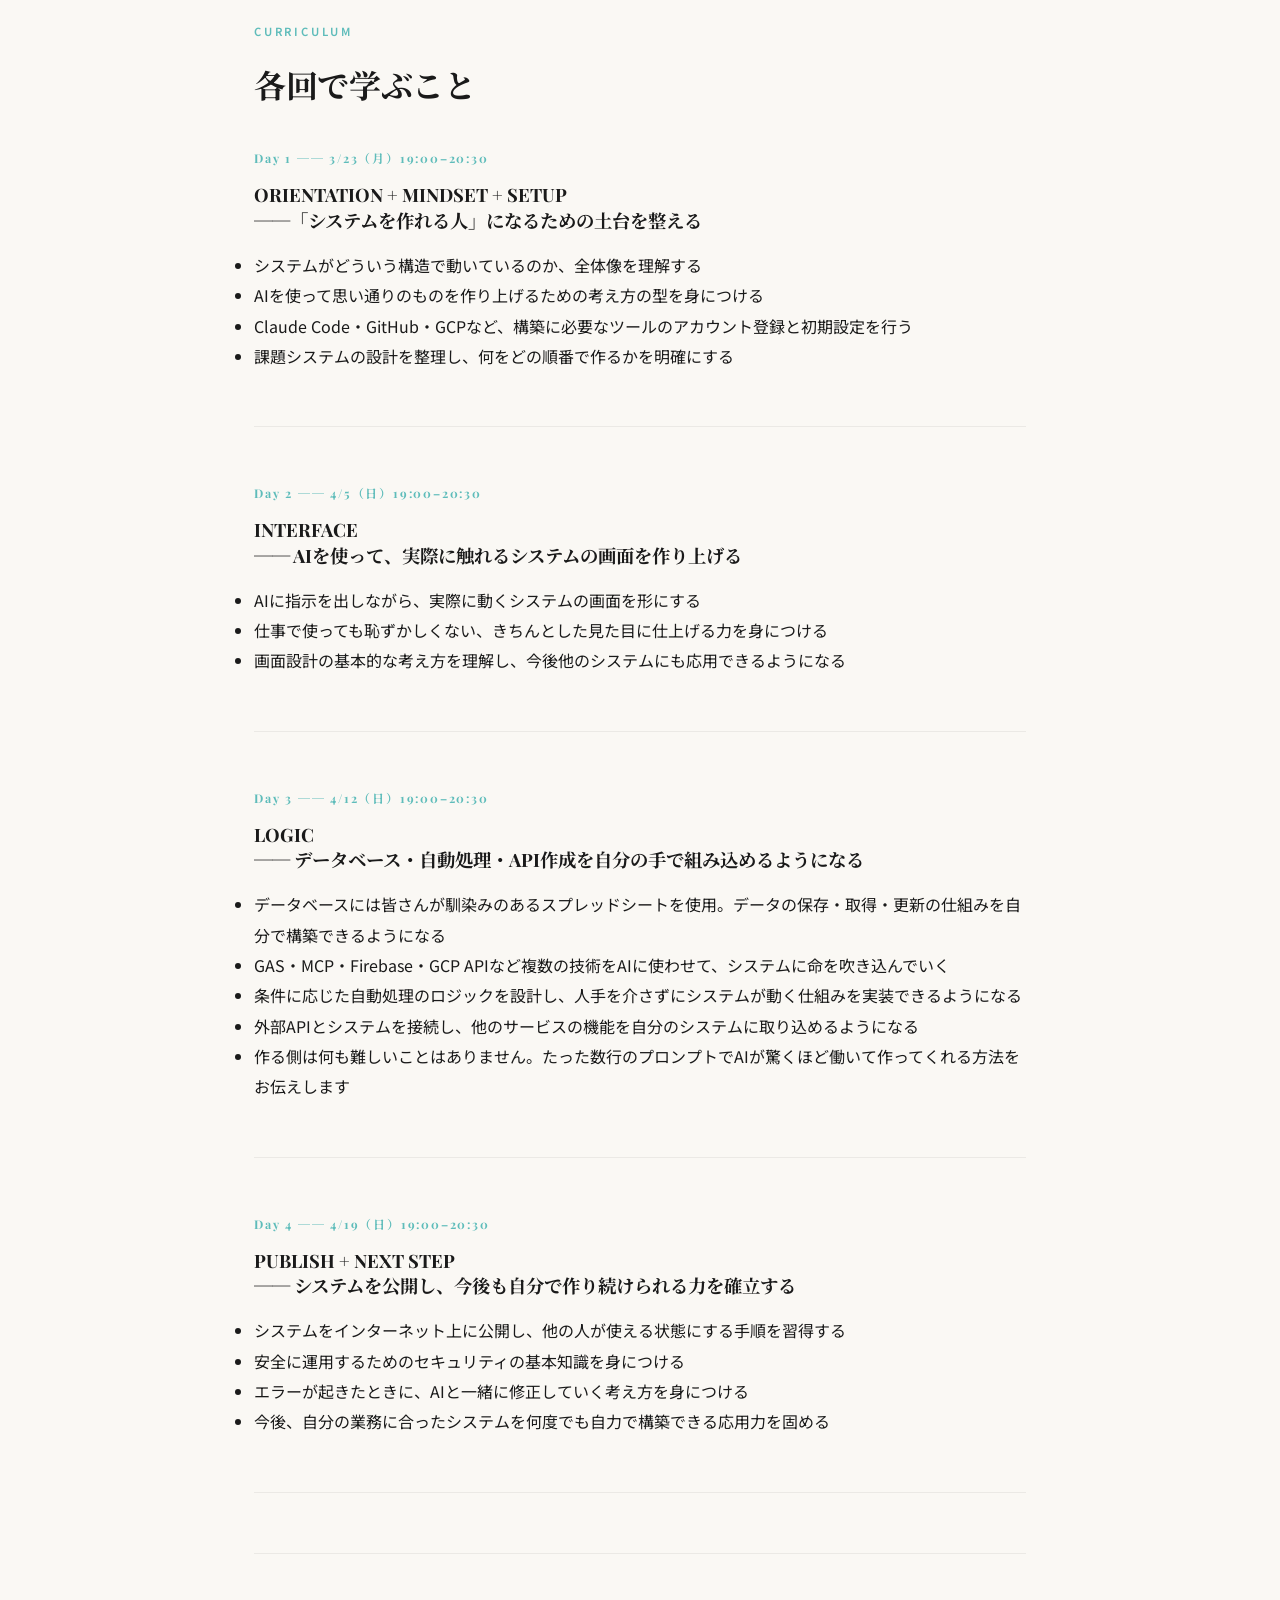
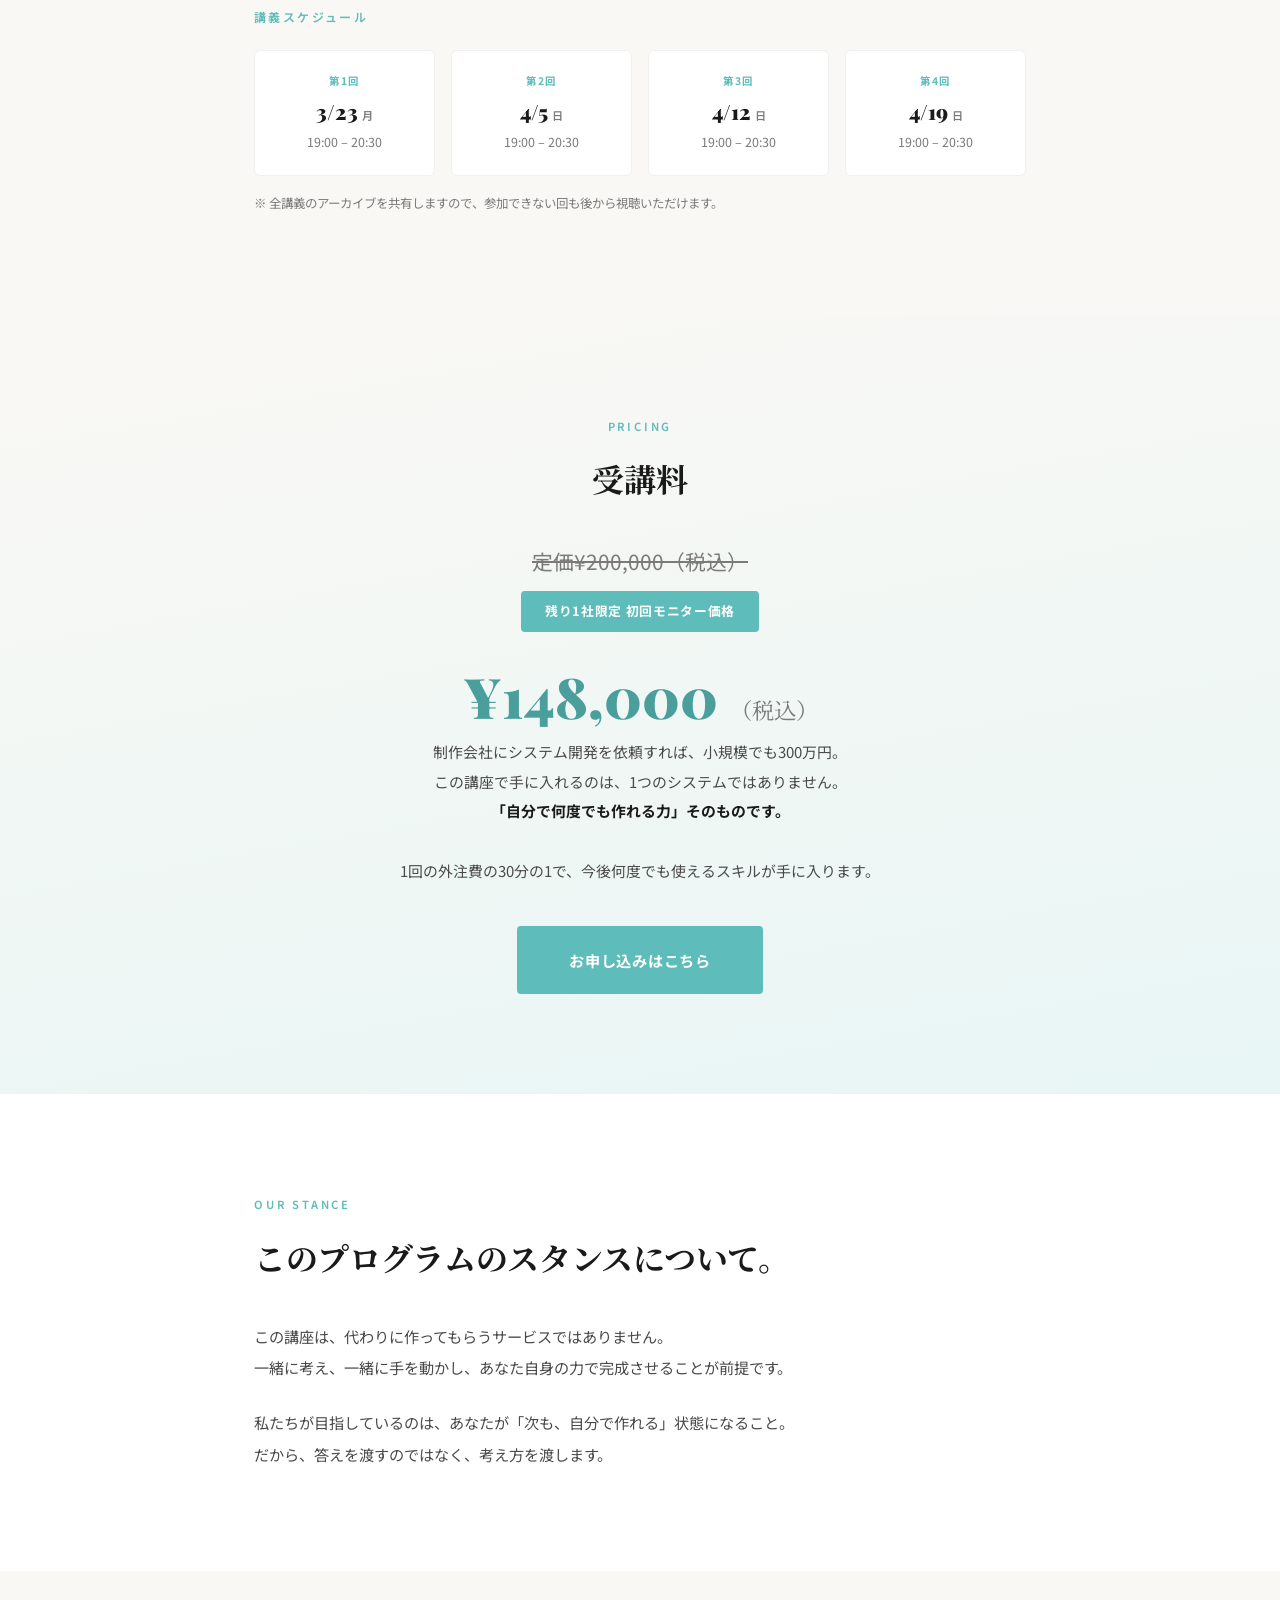
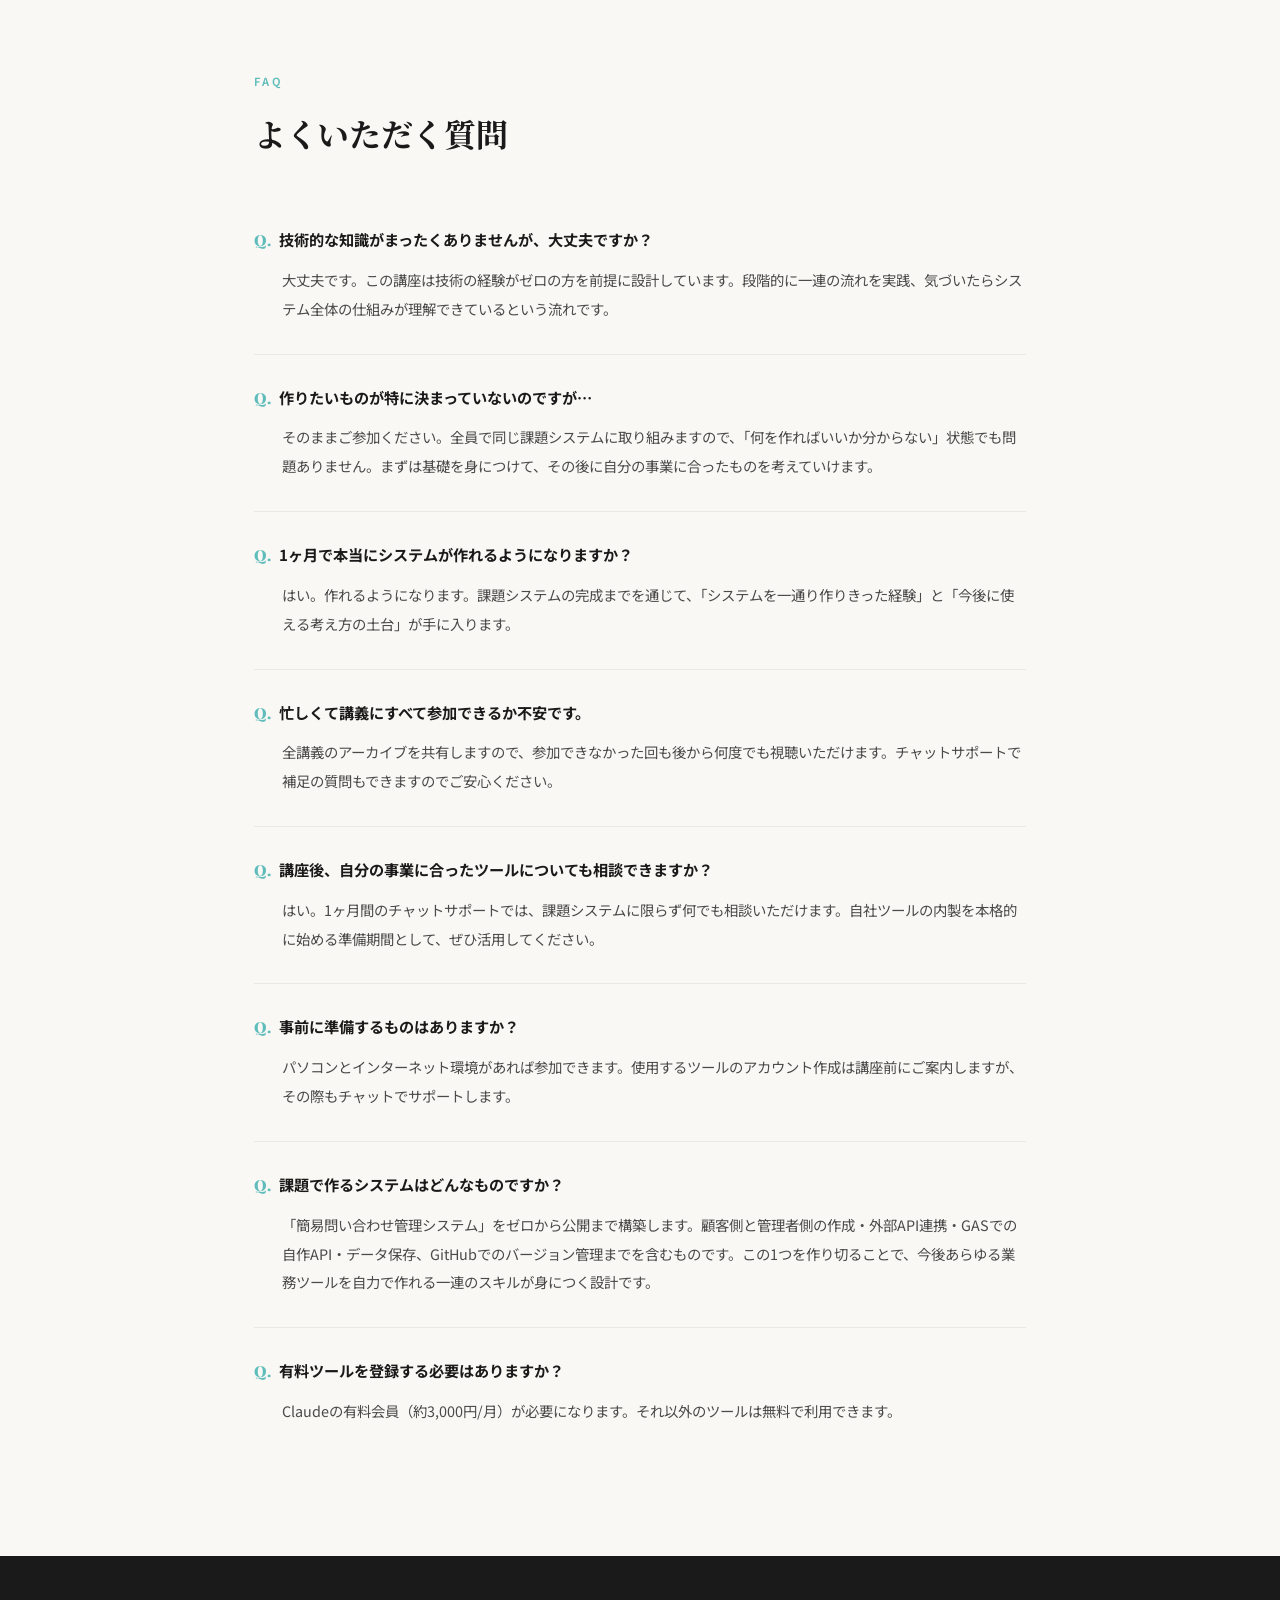
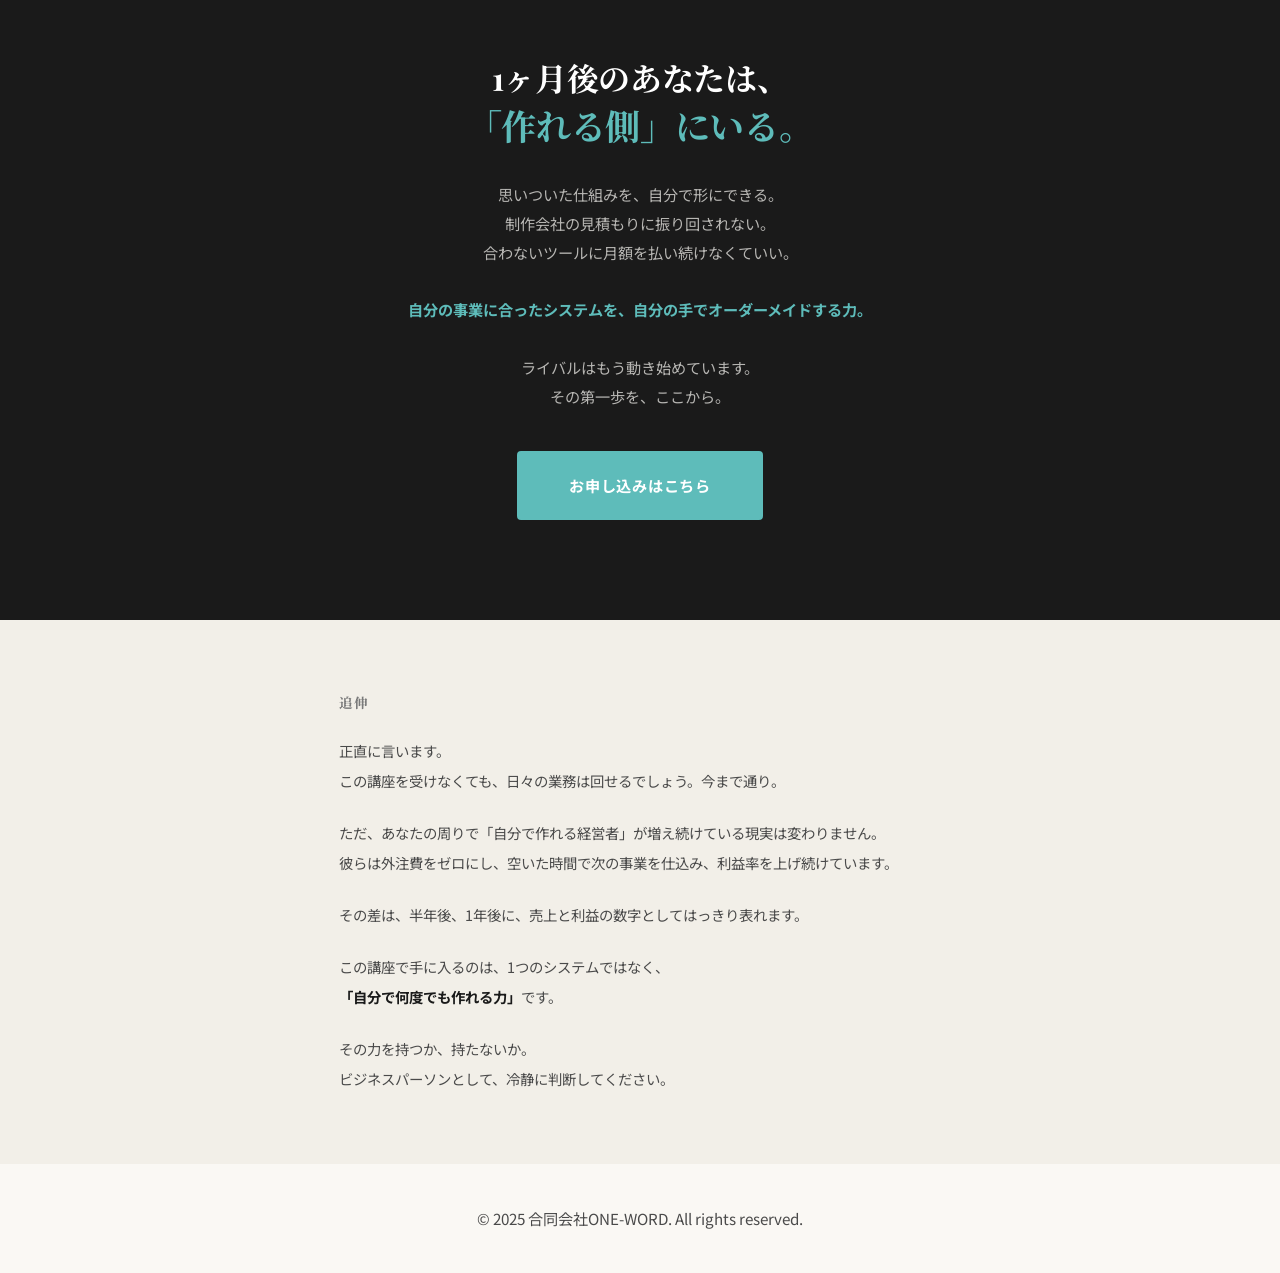
==== commit 62d67afb: "Update pricing badge to 残り1社限定 Co-Authored-By: Claude Opus 4.6 <noreply@anthropic.com>" ====
--- a/index.html
+++ b/index.html
@@ -248,7 +248,7 @@
     <span class="label animate">PRICING</span>
     <h2 class="animate">受講料</h2>
     <div class="pricing__original animate">定価¥200,000（税込）</div>
-    <div class="pricing__badge animate">残り2社限定 初回モニター価格</div>
+    <div class="pricing__badge animate">残り1社限定 初回モニター価格</div>
     <div class="pricing__price animate">¥148,000 <span>（税込）</span></div>
     <p class="pricing__note animate">制作会社にシステム開発を依頼すれば、小規模でも300万円。<br>この講座で手に入れるのは、1つのシステムではありません。<br><strong>「自分で何度でも作れる力」そのものです。</strong><br><br>1回の外注費の30分の1で、今後何度でも使えるスキルが手に入ります。</p>
     <a href="https://docs.google.com/forms/d/e/1FAIpQLSeRiAV83-ahXmSRUGzZacNjD_d8bTJrzepeIL0aIa-EX3j33Q/viewform?usp=dialog" target="_blank" class="cta__btn cta__btn--pricing animate">お申し込みはこちら</a>
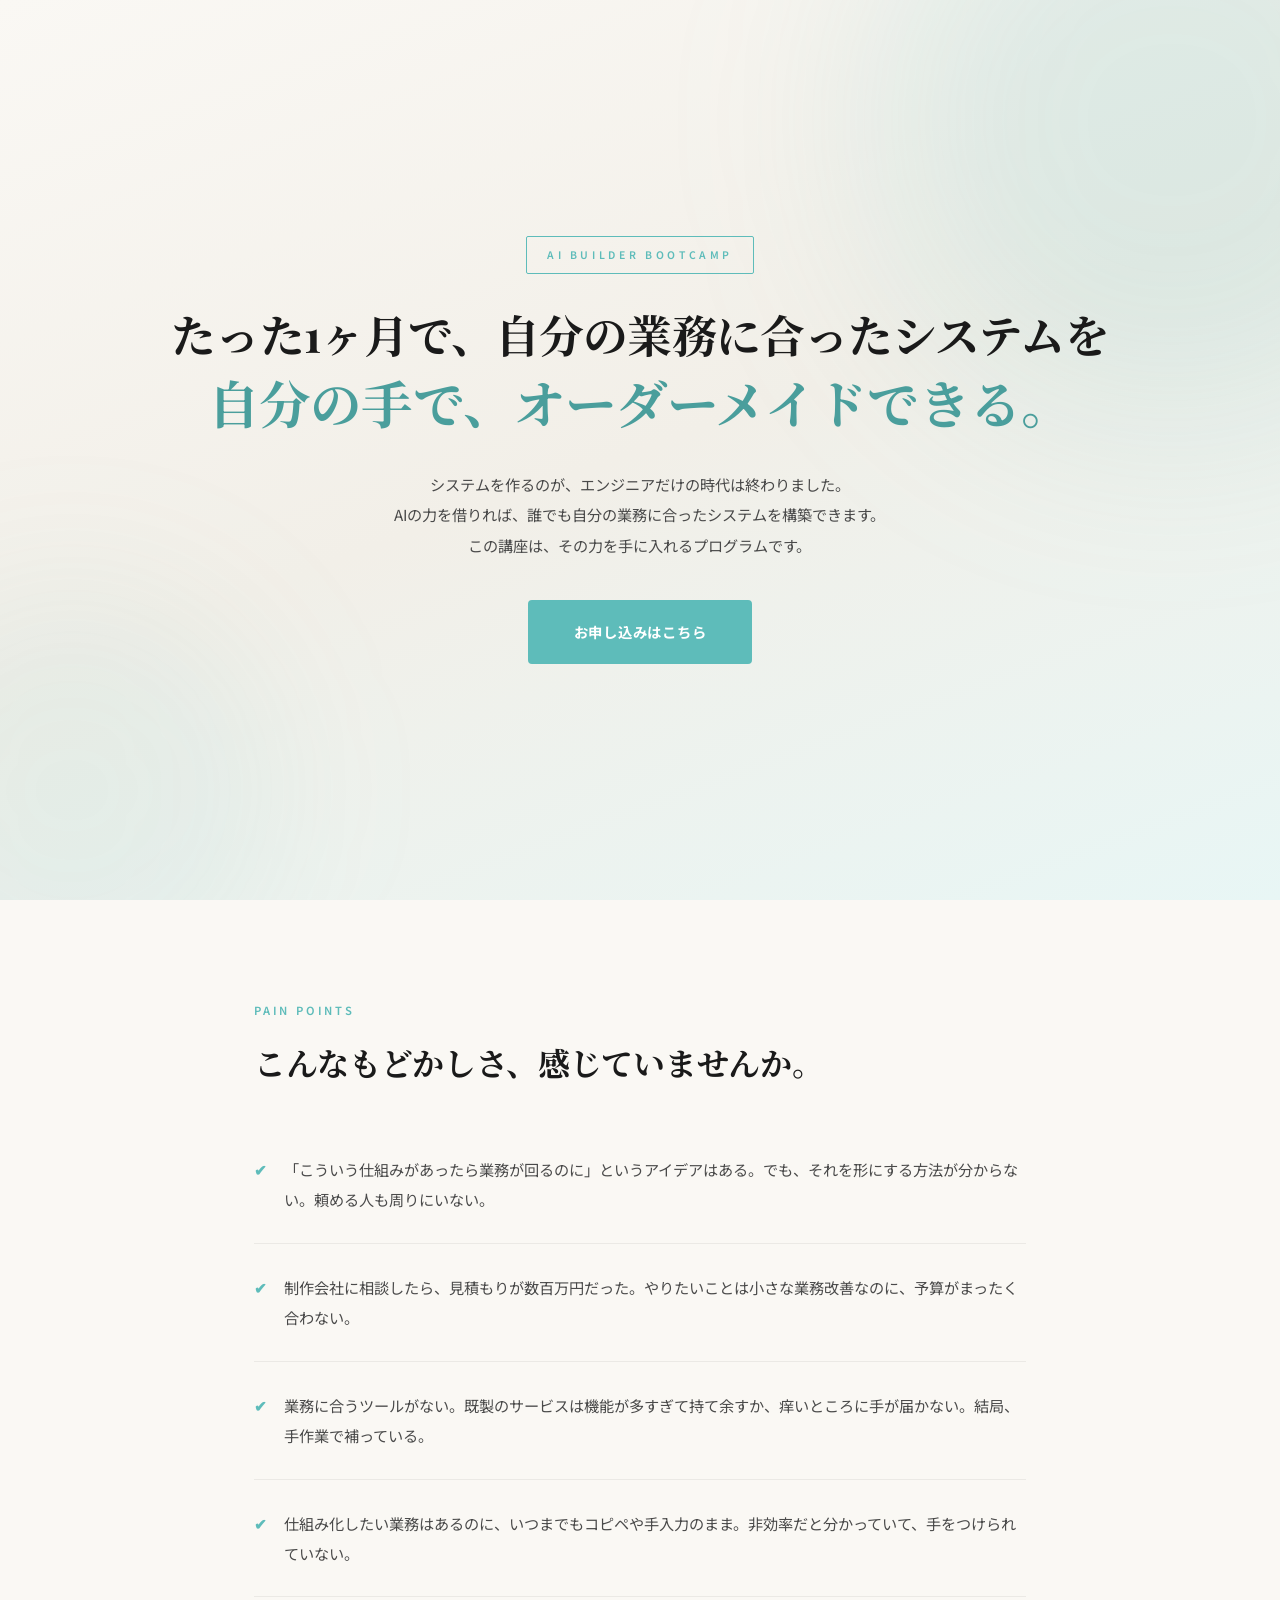
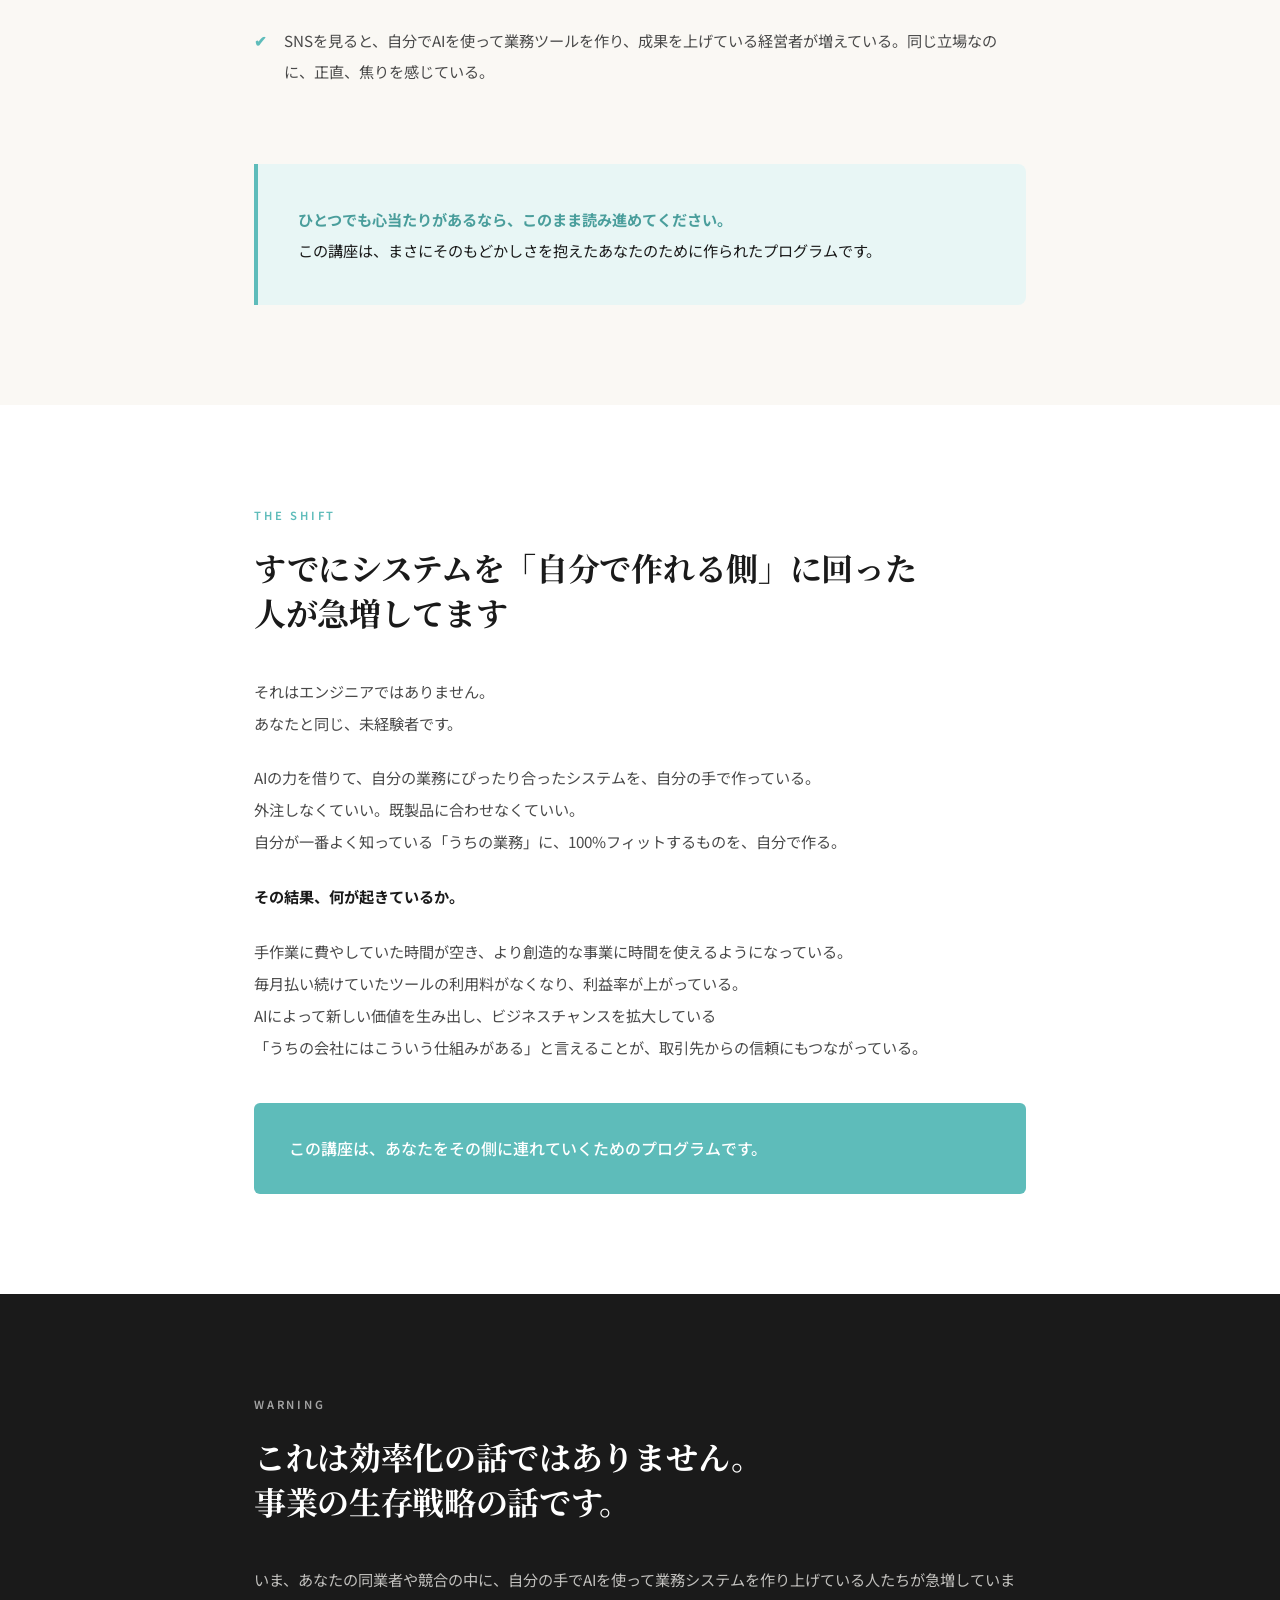
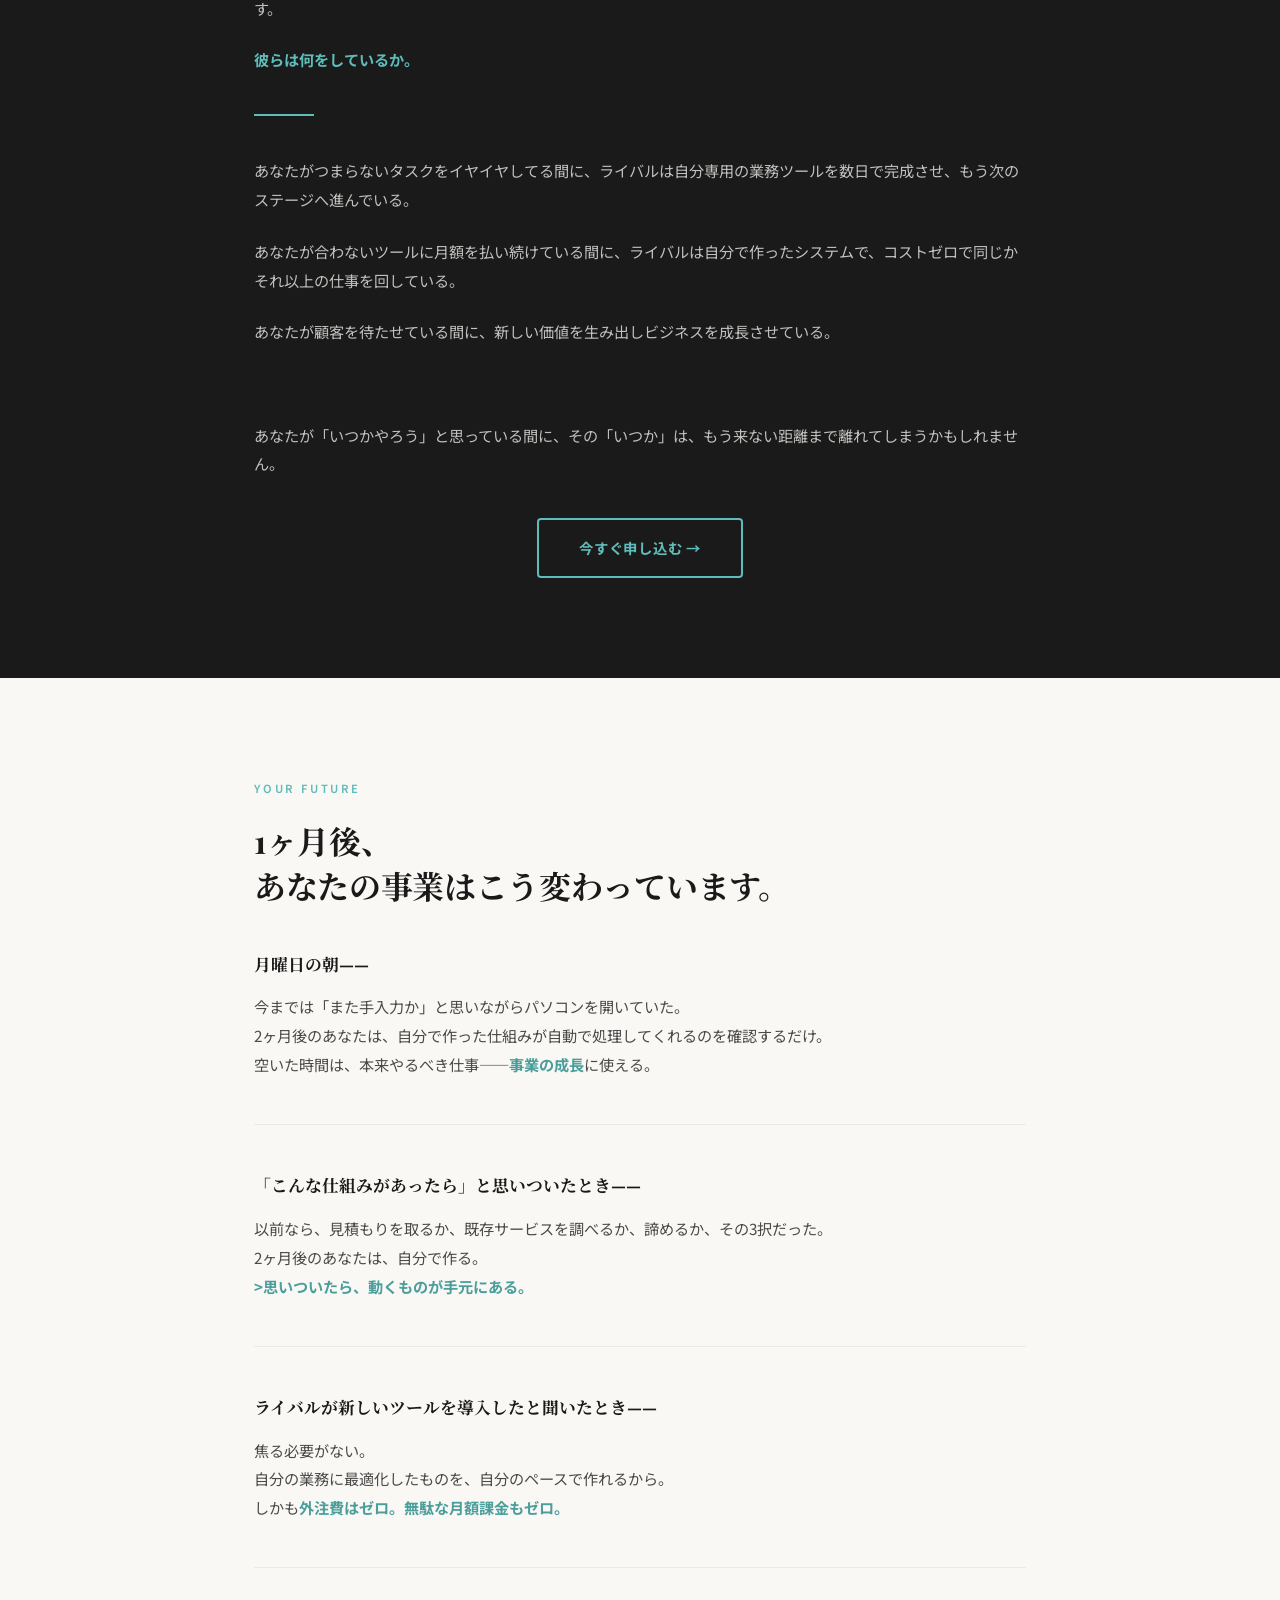
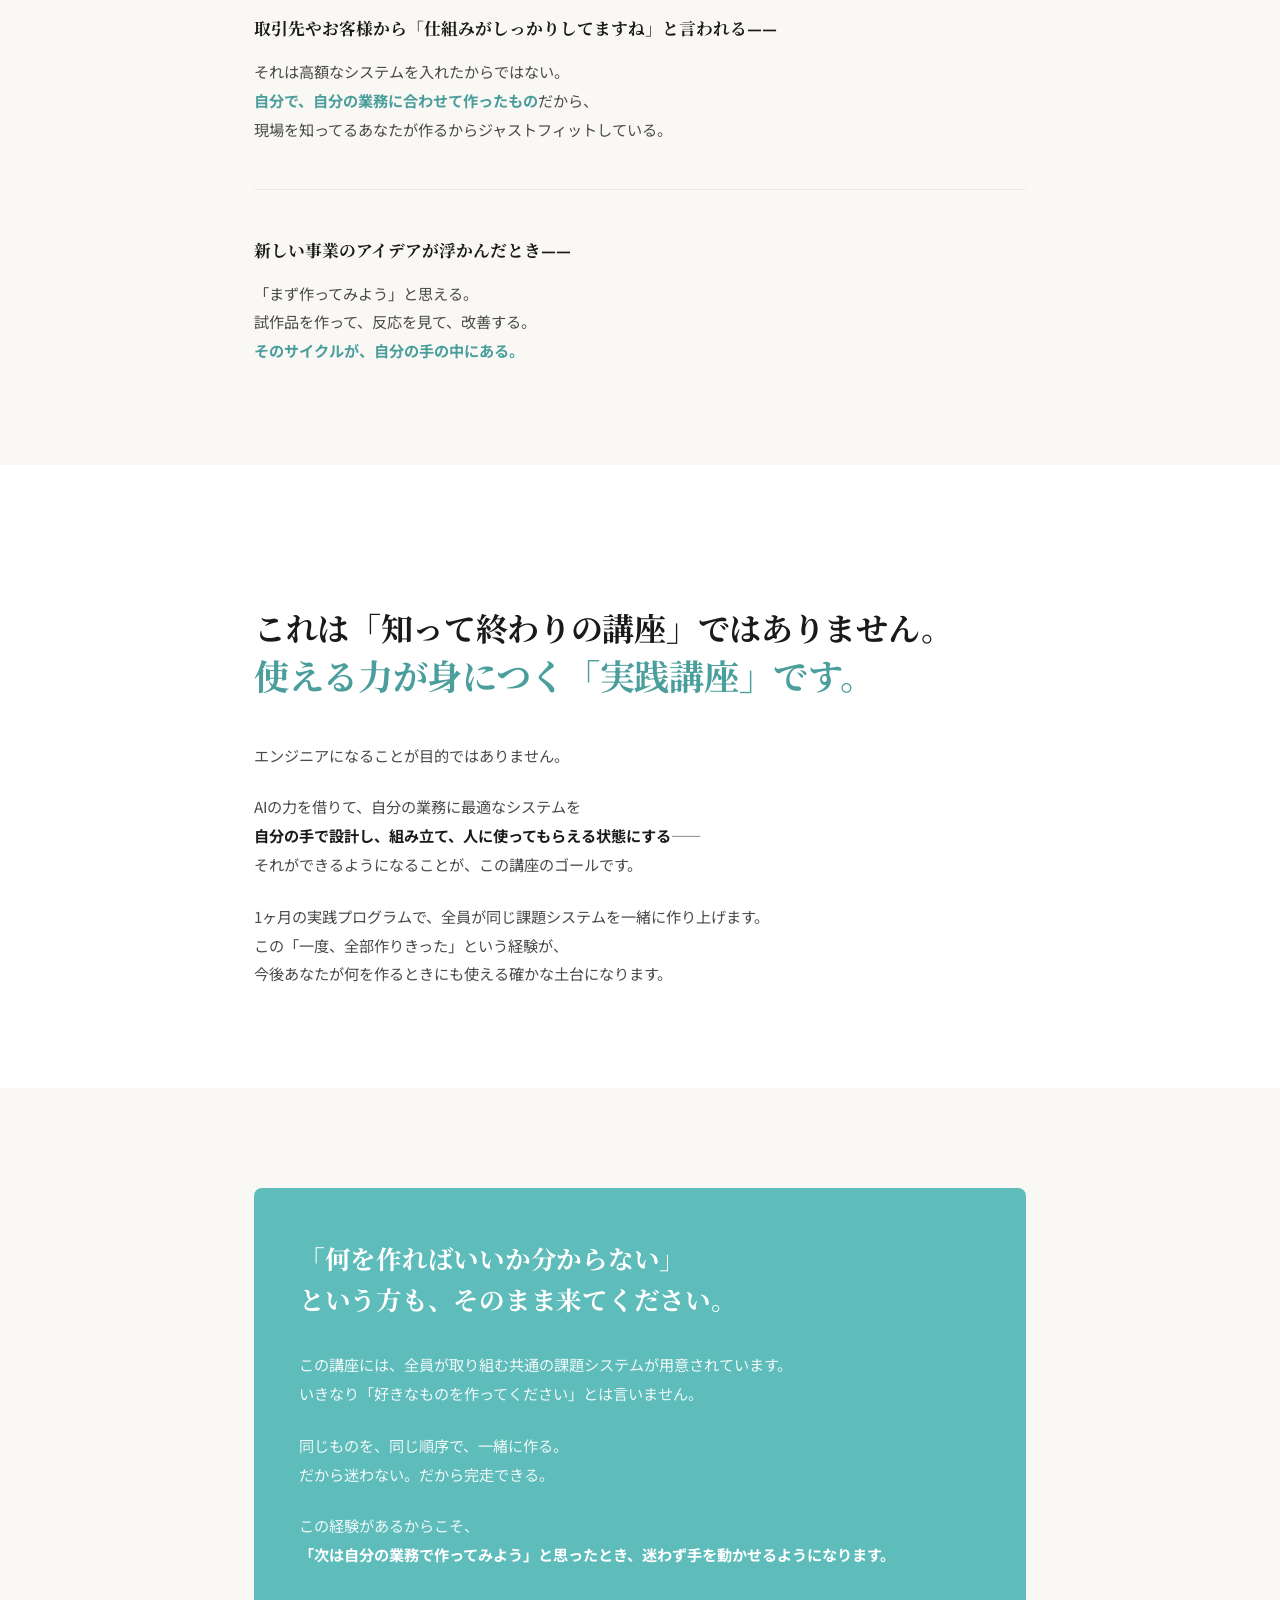
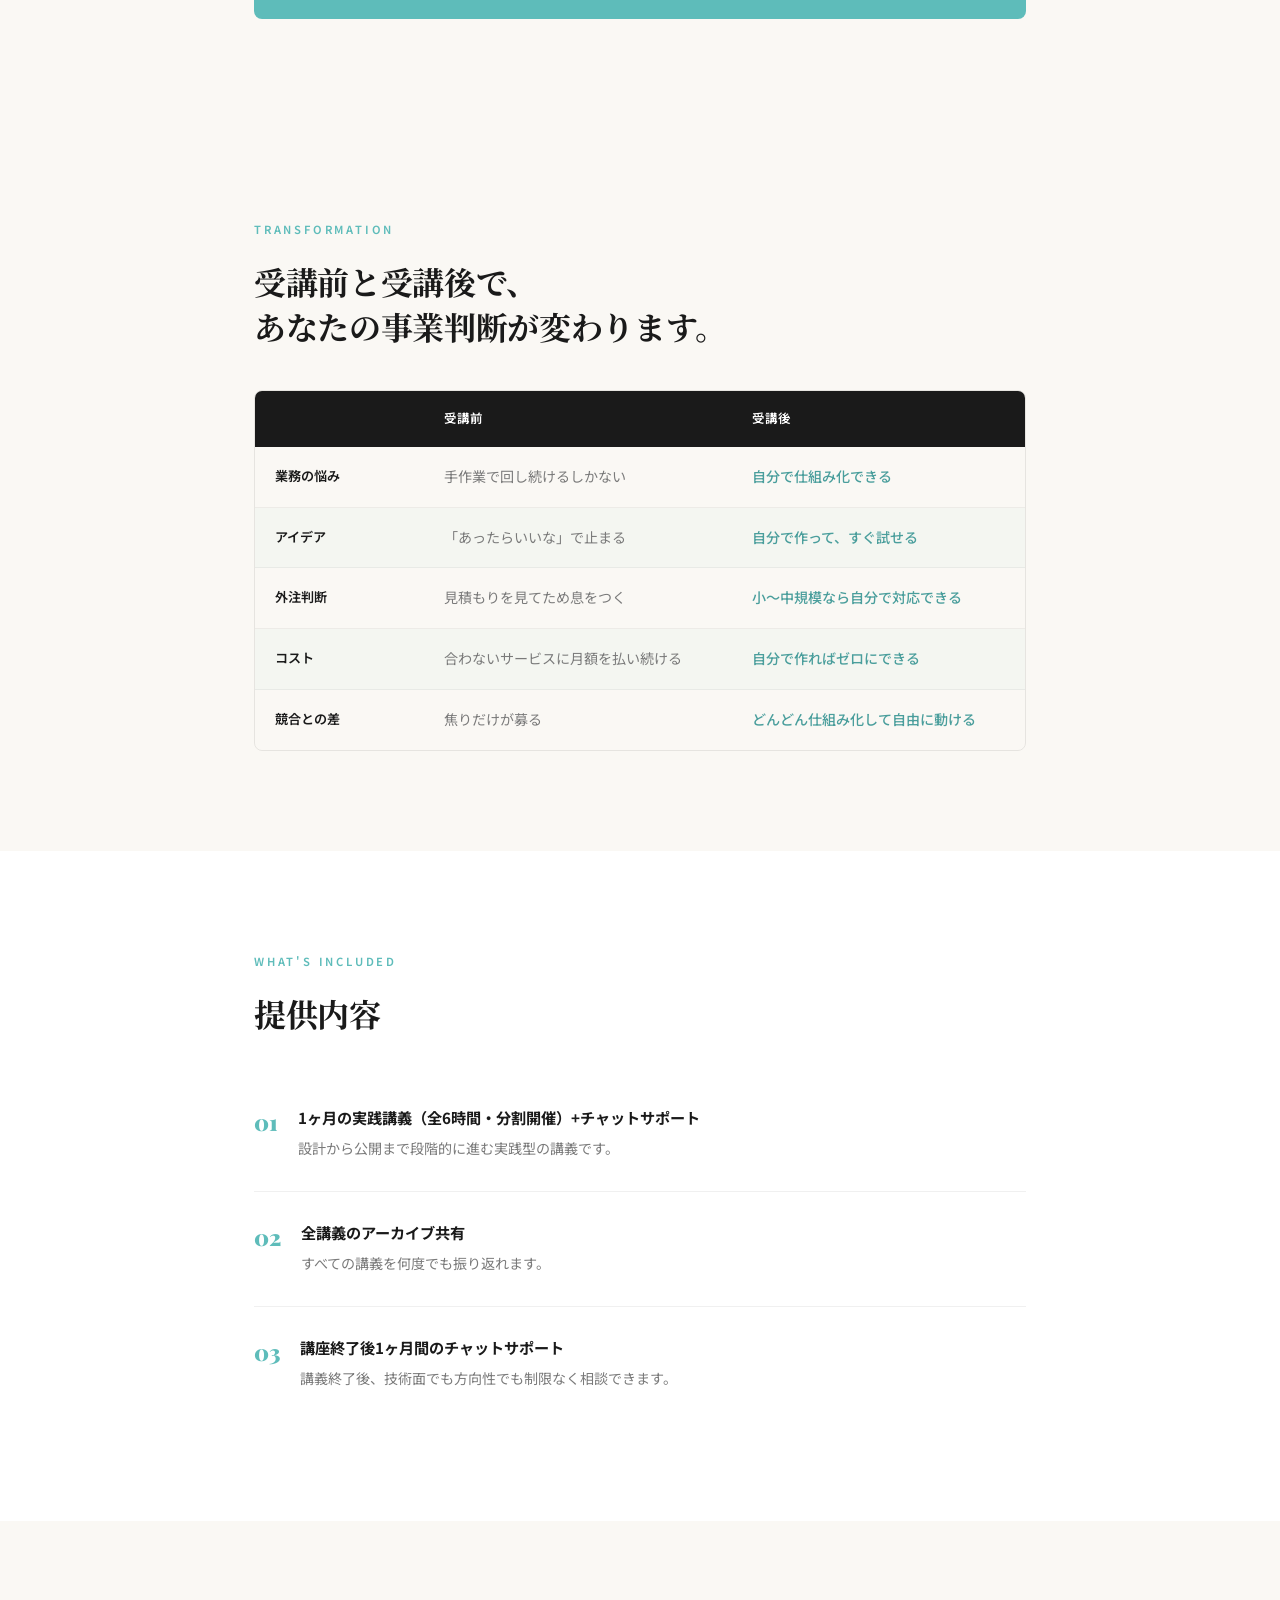
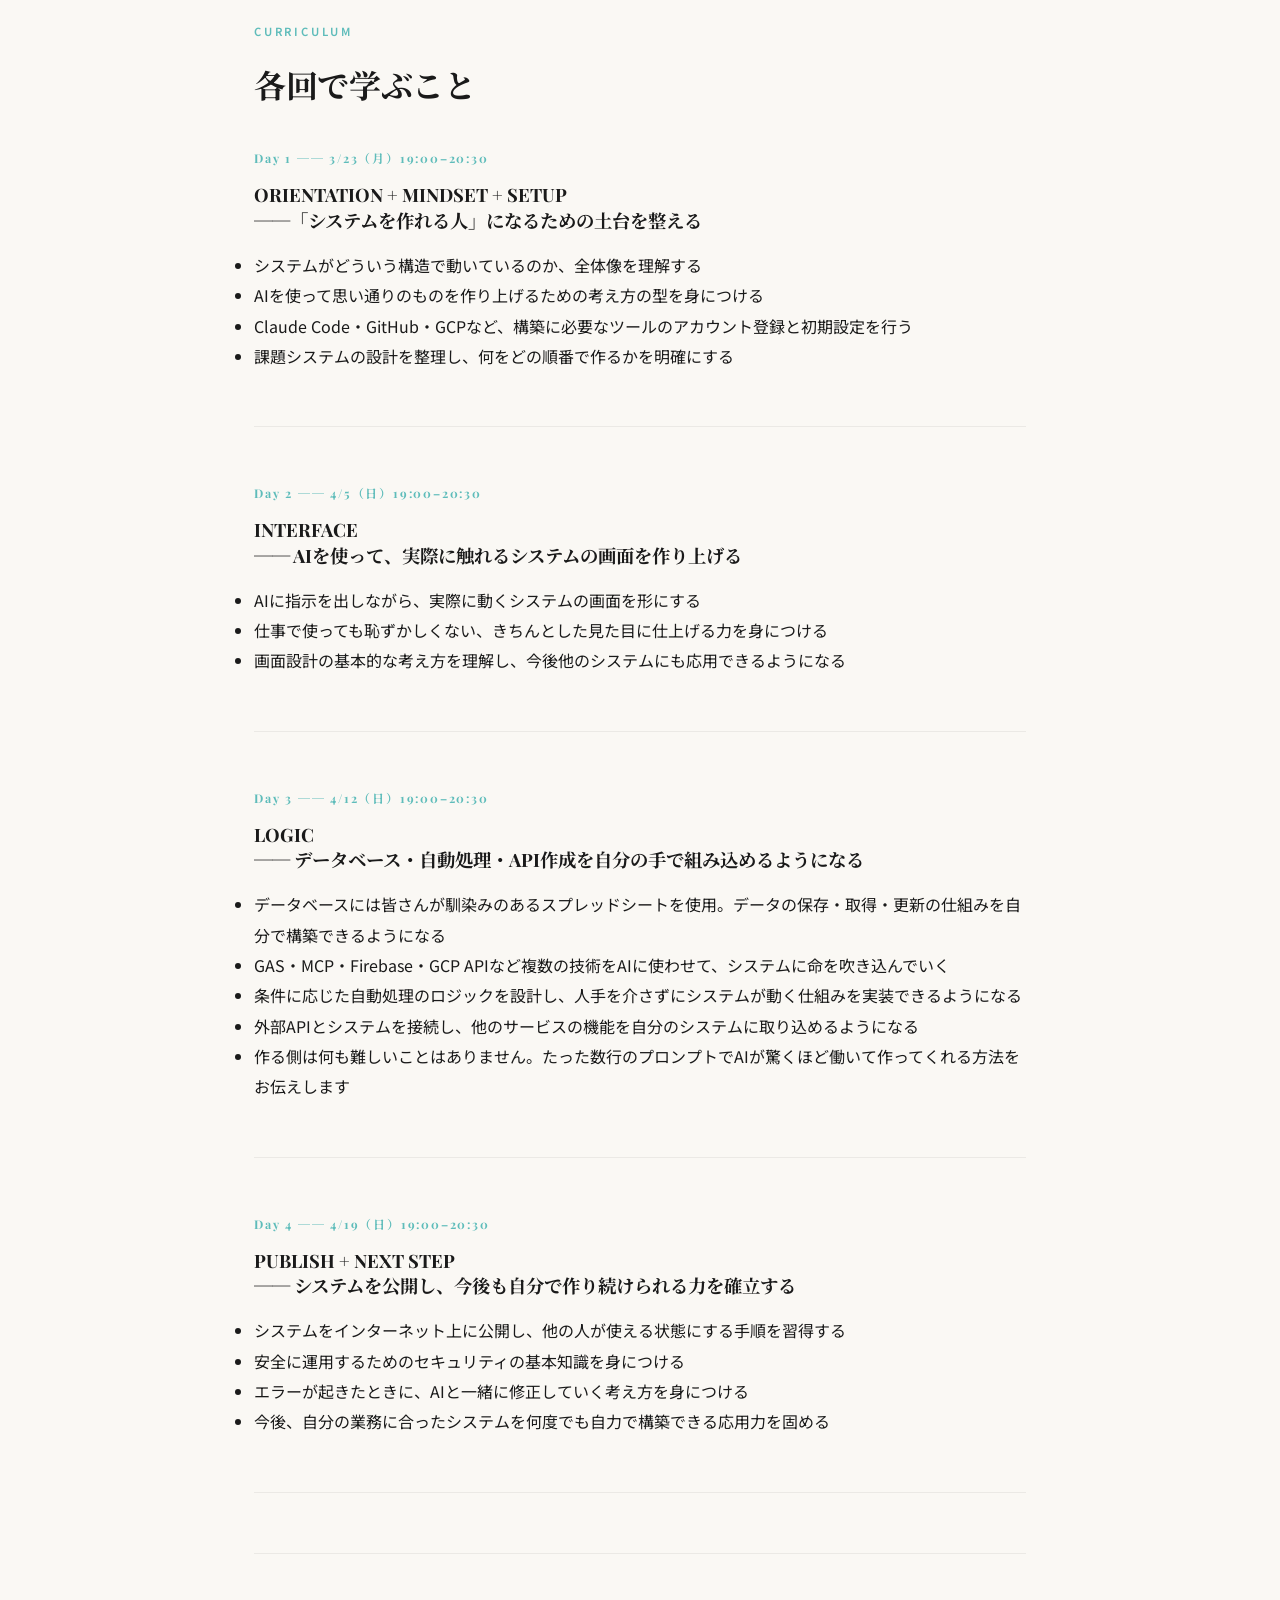
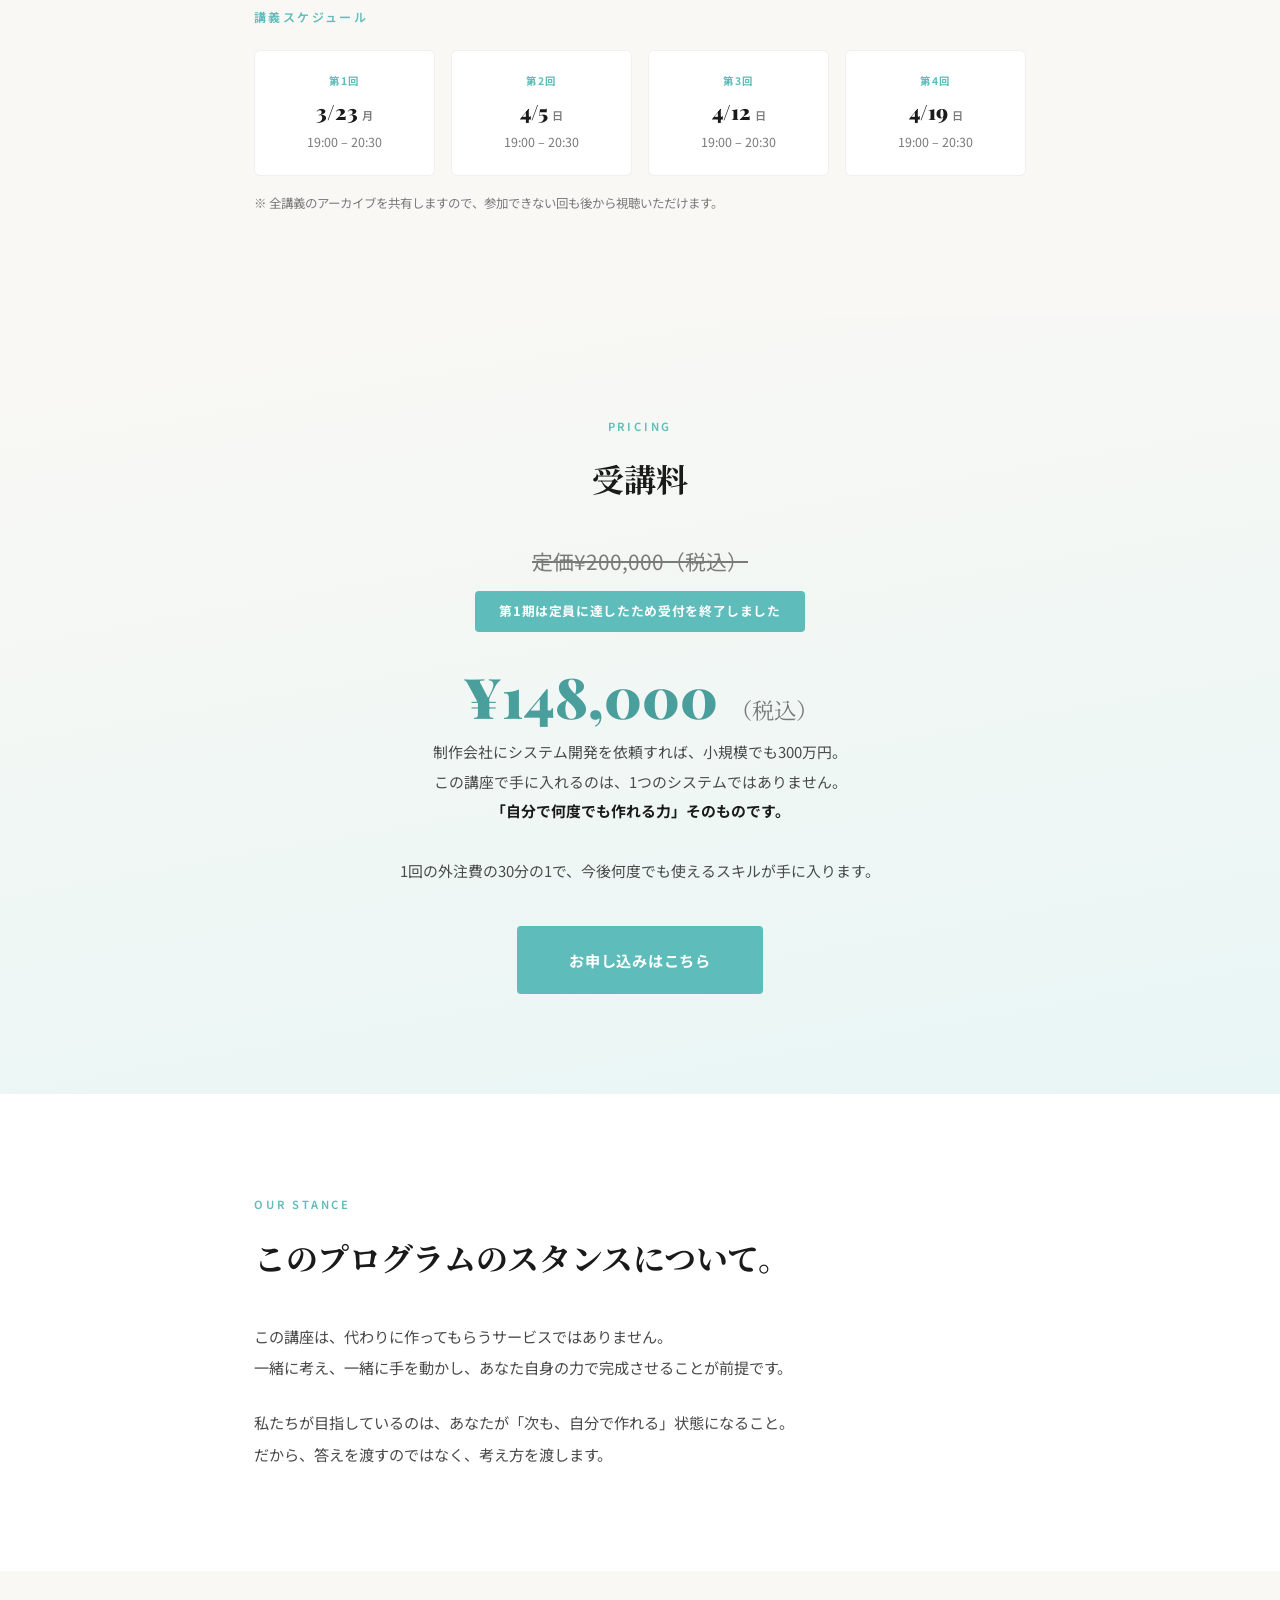
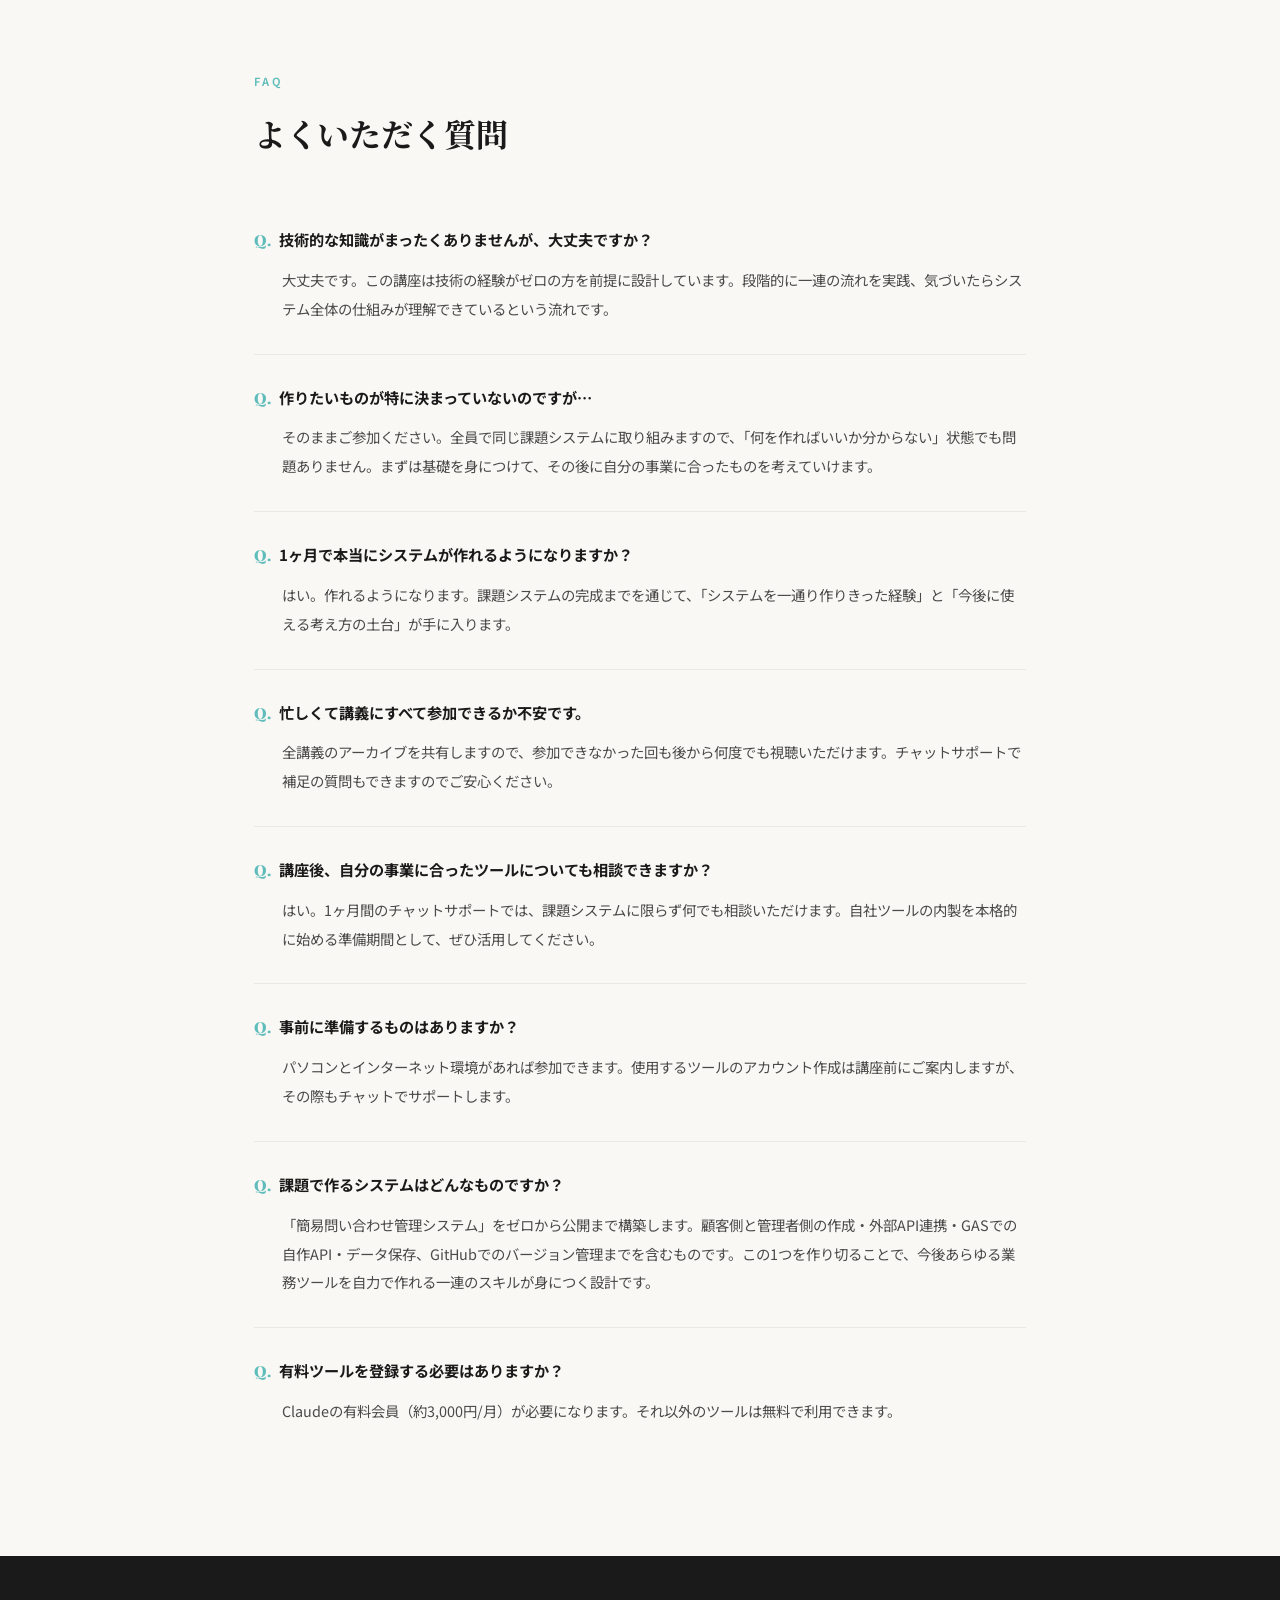
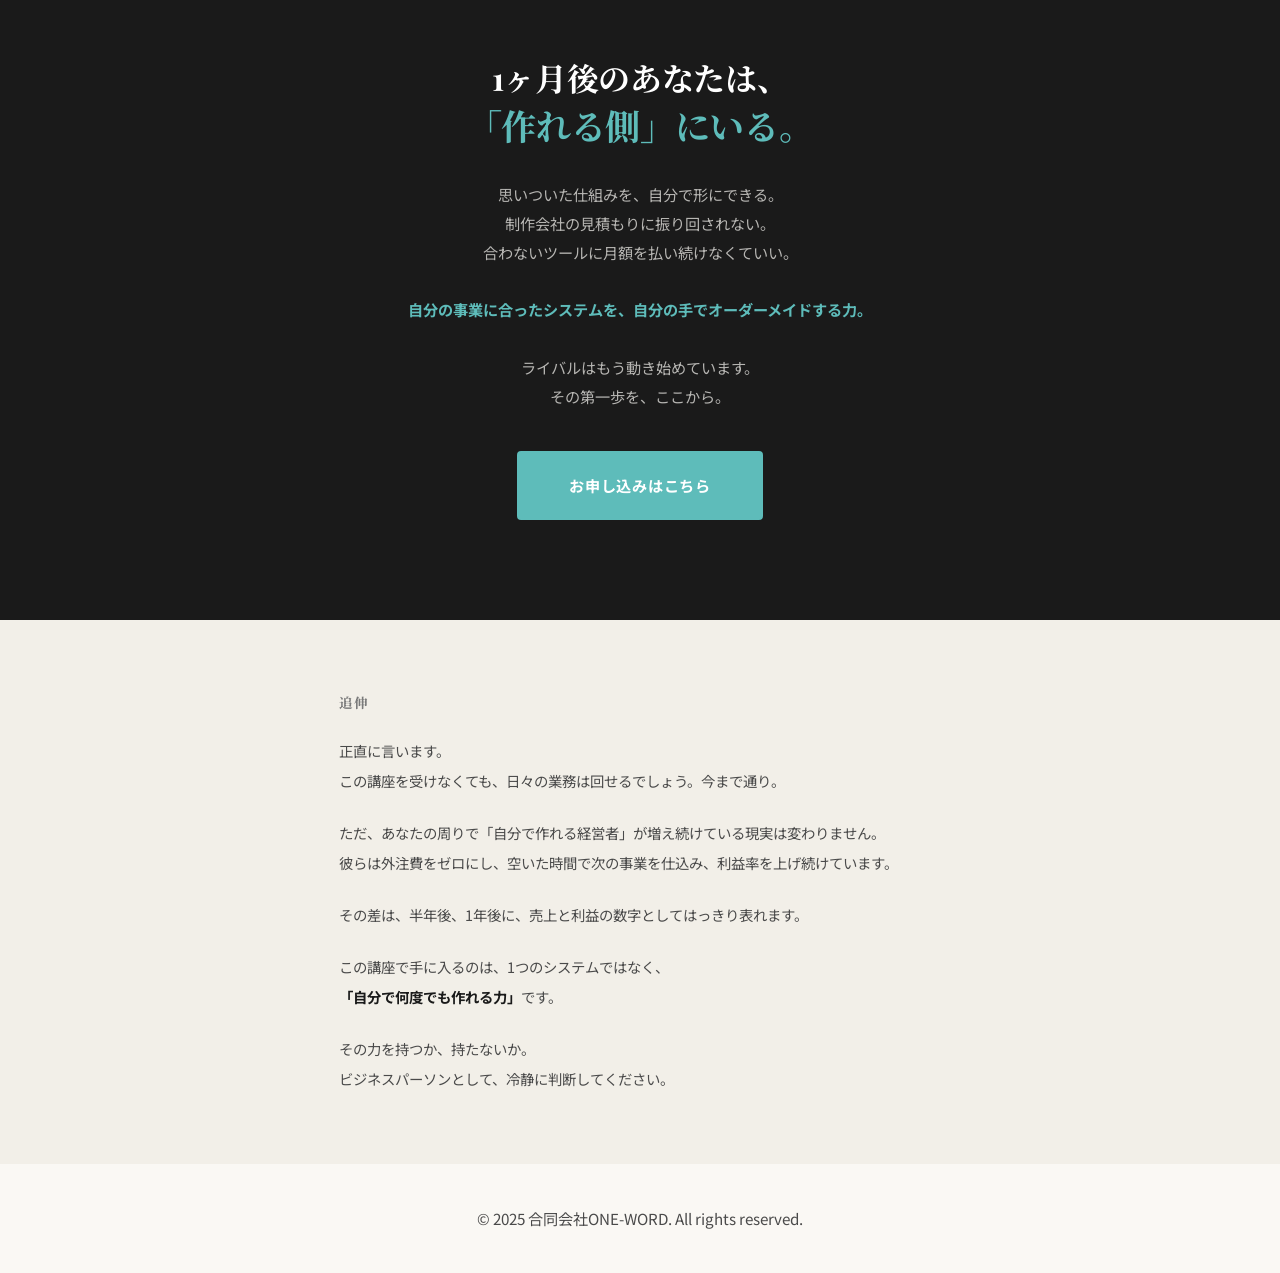
==== commit 547505bc: "第1期受付終了: 申し込みボタンをモーダル案内に変更 - 「残り1社限定 初回モニター価格」→「第1期は定員に達したため受付を終了しました」に変更 - 全申し込みボタンをGoogle Form遷移から" ====
--- a/index.html
+++ b/index.html
@@ -17,7 +17,7 @@
     <span class="hero__label">AI BUILDER BOOTCAMP</span>
     <h1>たった1ヶ月で、自分の業務に合ったシステムを<br><strong>自分の手で、オーダーメイドできる。</strong></h1>
     <p class="hero__sub">システムを作るのが、エンジニアだけの時代は終わりました。<br>AIの力を借りれば、誰でも自分の業務に合ったシステムを構築できます。<br>この講座は、その力を手に入れるプログラムです。</p>
-    <a href="https://docs.google.com/forms/d/e/1FAIpQLSeRiAV83-ahXmSRUGzZacNjD_d8bTJrzepeIL0aIa-EX3j33Q/viewform?usp=dialog" target="_blank" class="hero__btn" style="animation: fadeUp 1s ease 0.8s both;">お申し込みはこちら</a>
+    <a href="#" onclick="document.getElementById('closedModal').style.display='flex';return false;" class="hero__btn" style="animation: fadeUp 1s ease 0.8s both;">お申し込みはこちら</a>
   </div>
 </section>
 
@@ -248,10 +248,10 @@
     <span class="label animate">PRICING</span>
     <h2 class="animate">受講料</h2>
     <div class="pricing__original animate">定価¥200,000（税込）</div>
-    <div class="pricing__badge animate">残り1社限定 初回モニター価格</div>
+    <div class="pricing__badge animate">第1期は定員に達したため受付を終了しました</div>
     <div class="pricing__price animate">¥148,000 <span>（税込）</span></div>
     <p class="pricing__note animate">制作会社にシステム開発を依頼すれば、小規模でも300万円。<br>この講座で手に入れるのは、1つのシステムではありません。<br><strong>「自分で何度でも作れる力」そのものです。</strong><br><br>1回の外注費の30分の1で、今後何度でも使えるスキルが手に入ります。</p>
-    <a href="https://docs.google.com/forms/d/e/1FAIpQLSeRiAV83-ahXmSRUGzZacNjD_d8bTJrzepeIL0aIa-EX3j33Q/viewform?usp=dialog" target="_blank" class="cta__btn cta__btn--pricing animate">お申し込みはこちら</a>
+    <a href="#" onclick="document.getElementById('closedModal').style.display='flex';return false;" class="cta__btn cta__btn--pricing animate">お申し込みはこちら</a>
   </div>
 </section>
 
@@ -286,7 +286,7 @@
   <div class="container">
     <h2 class="animate">1ヶ月後のあなたは、<br><strong>「作れる側」にいる。</strong></h2>
     <p class="animate">思いついた仕組みを、自分で形にできる。<br>制作会社の見積もりに振り回されない。<br>合わないツールに月額を払い続けなくていい。<br><br><strong style="color: var(--brand);">自分の事業に合ったシステムを、自分の手でオーダーメイドする力。</strong><br><br>ライバルはもう動き始めています。<br>その第一歩を、ここから。</p>
-    <a href="https://docs.google.com/forms/d/e/1FAIpQLSeRiAV83-ahXmSRUGzZacNjD_d8bTJrzepeIL0aIa-EX3j33Q/viewform?usp=dialog" target="_blank" class="cta__btn animate">お申し込みはこちら</a>
+    <a href="#" onclick="document.getElementById('closedModal').style.display='flex';return false;" class="cta__btn animate">お申し込みはこちら</a>
   </div>
 </section>
 
@@ -301,6 +301,17 @@
     <p class="animate">その力を持つか、持たないか。<br>ビジネスパーソンとして、冷静に判断してください。</p>
   </div>
 </section>
+
+<!-- CLOSED MODAL -->
+<div id="closedModal" style="display:none;position:fixed;inset:0;z-index:9999;background:rgba(0,0,0,.6);align-items:center;justify-content:center;" onclick="if(event.target===this)this.style.display='none'">
+  <div style="background:#fff;border-radius:16px;max-width:480px;width:90%;padding:40px 32px;text-align:center;position:relative;">
+    <button onclick="document.getElementById('closedModal').style.display='none'" style="position:absolute;top:12px;right:16px;background:none;border:none;font-size:24px;cursor:pointer;color:#999;">&times;</button>
+    <p style="font-size:18px;font-weight:700;color:#1a1a2e;margin:0 0 16px;">第1期の定員に達したため、<br>受付を終了しました</p>
+    <p style="font-size:15px;color:#555;margin:0 0 20px;">第2期の募集をお待ちください</p>
+    <p style="font-size:14px;color:#555;margin:0 0 16px;line-height:1.8;">第2期の申し込みのご案内はこちらの<br>LINEからさせていただきますので、<br>気になる方は追加よろしくお願いします。</p>
+    <a href="https://lin.ee/4rWWcdP" target="_blank" style="display:inline-block;background:#06C755;color:#fff;font-weight:700;font-size:15px;padding:12px 32px;border-radius:8px;text-decoration:none;">LINEで友だち追加する</a>
+  </div>
+</div>
 
 <footer class="footer"><p>&copy; 2025 合同会社ONE-WORD. All rights reserved.</p></footer>
 
